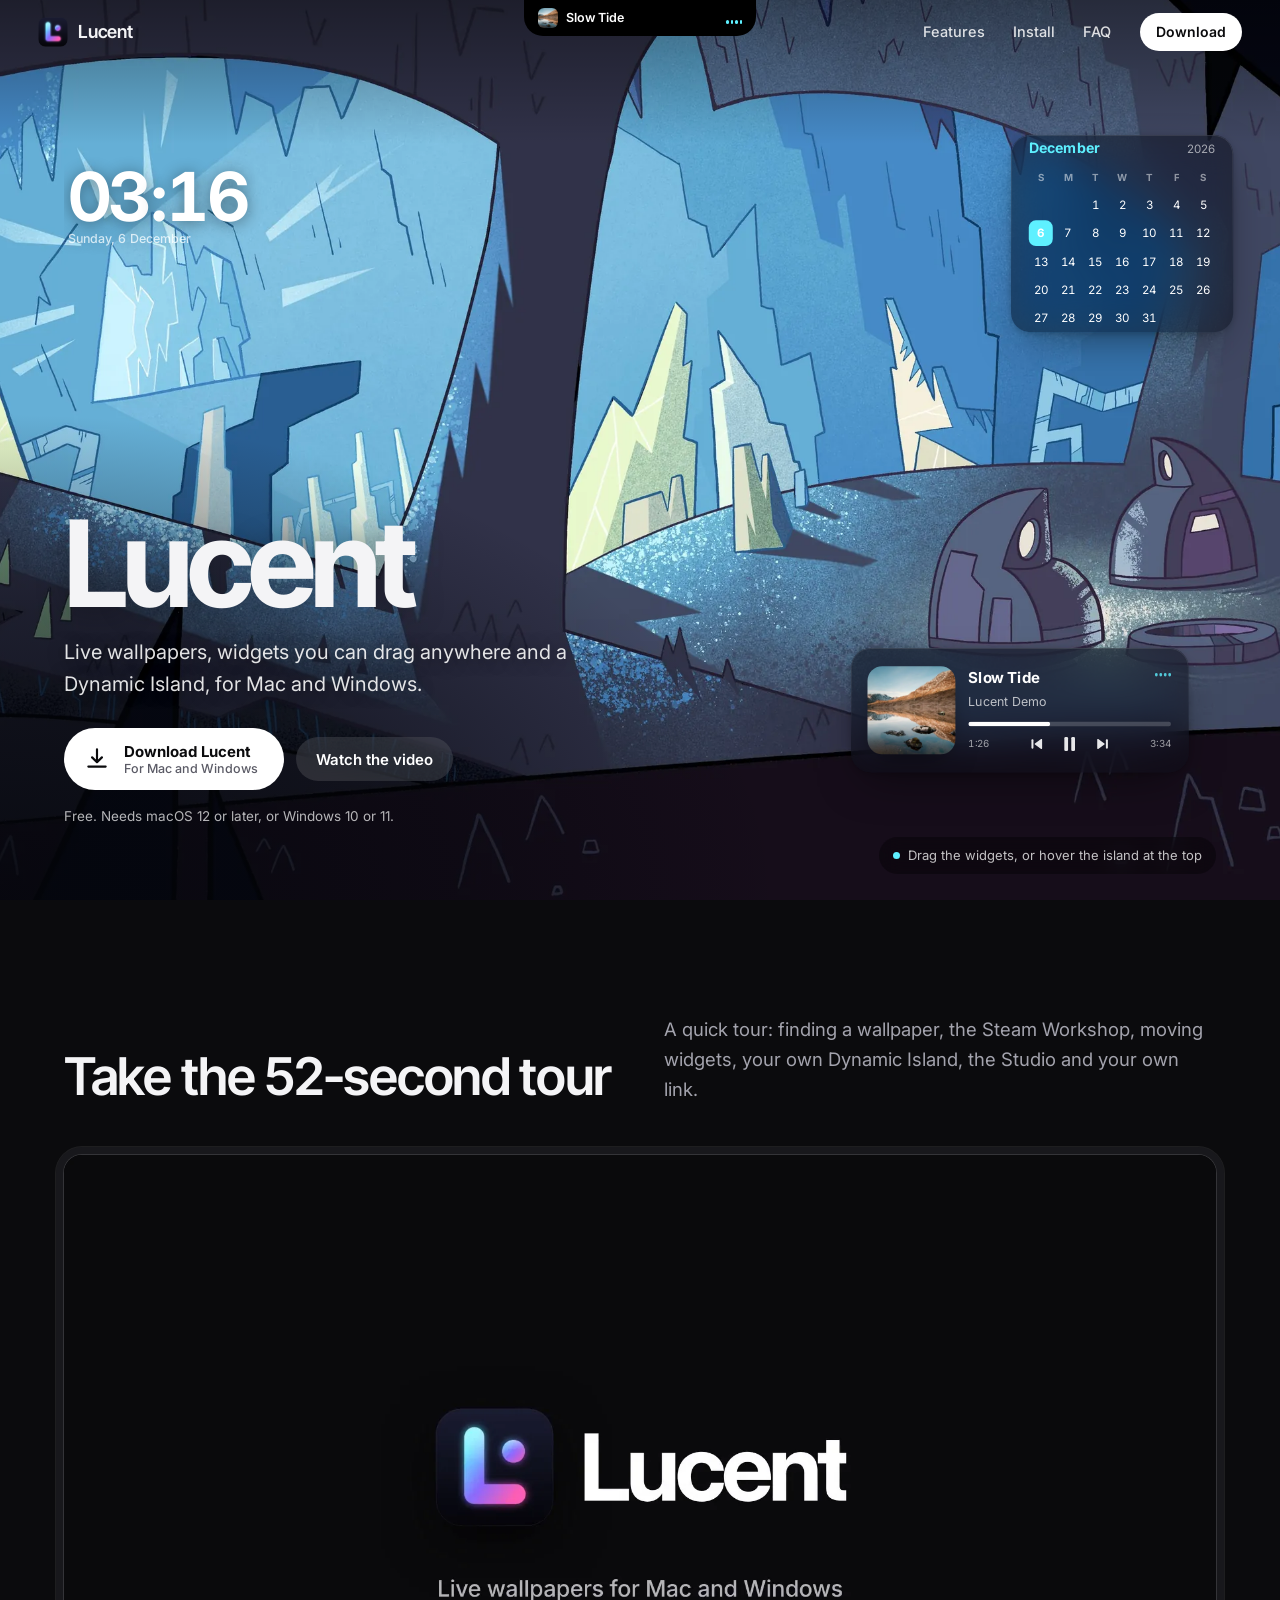
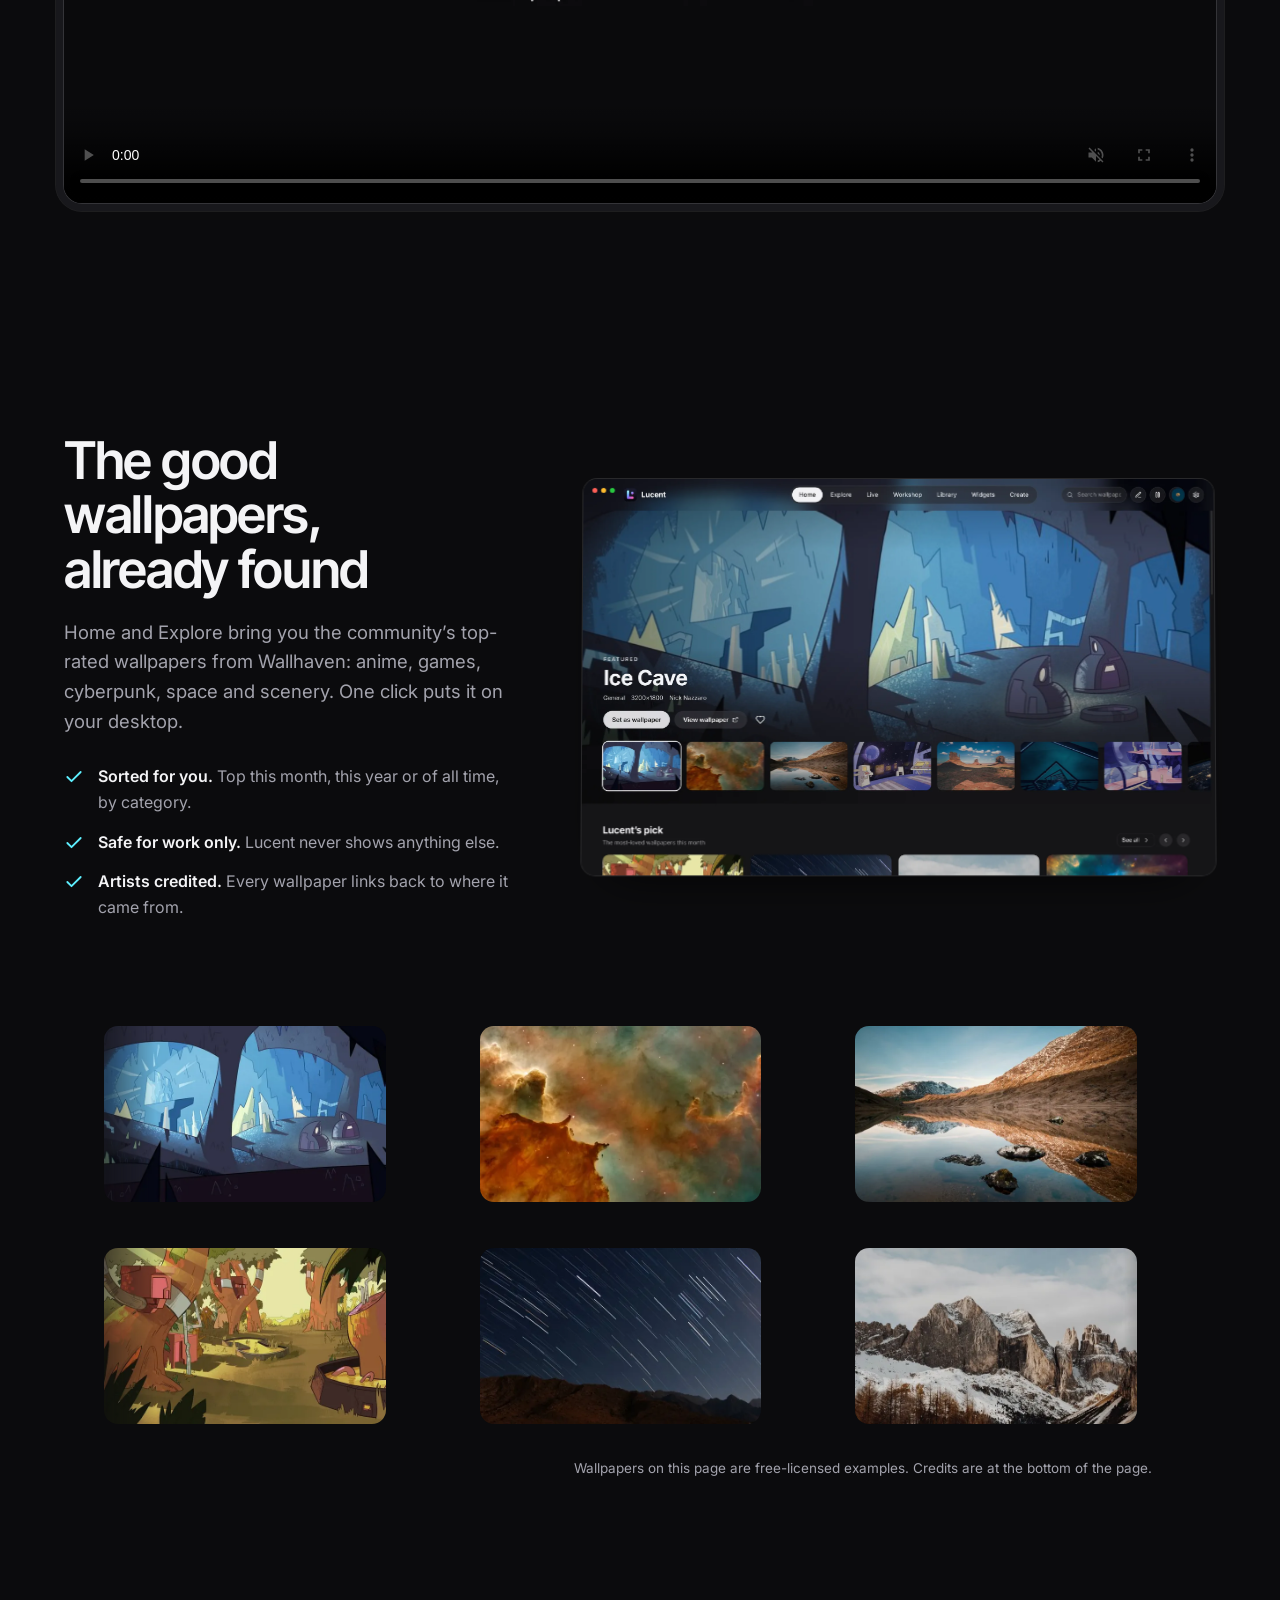
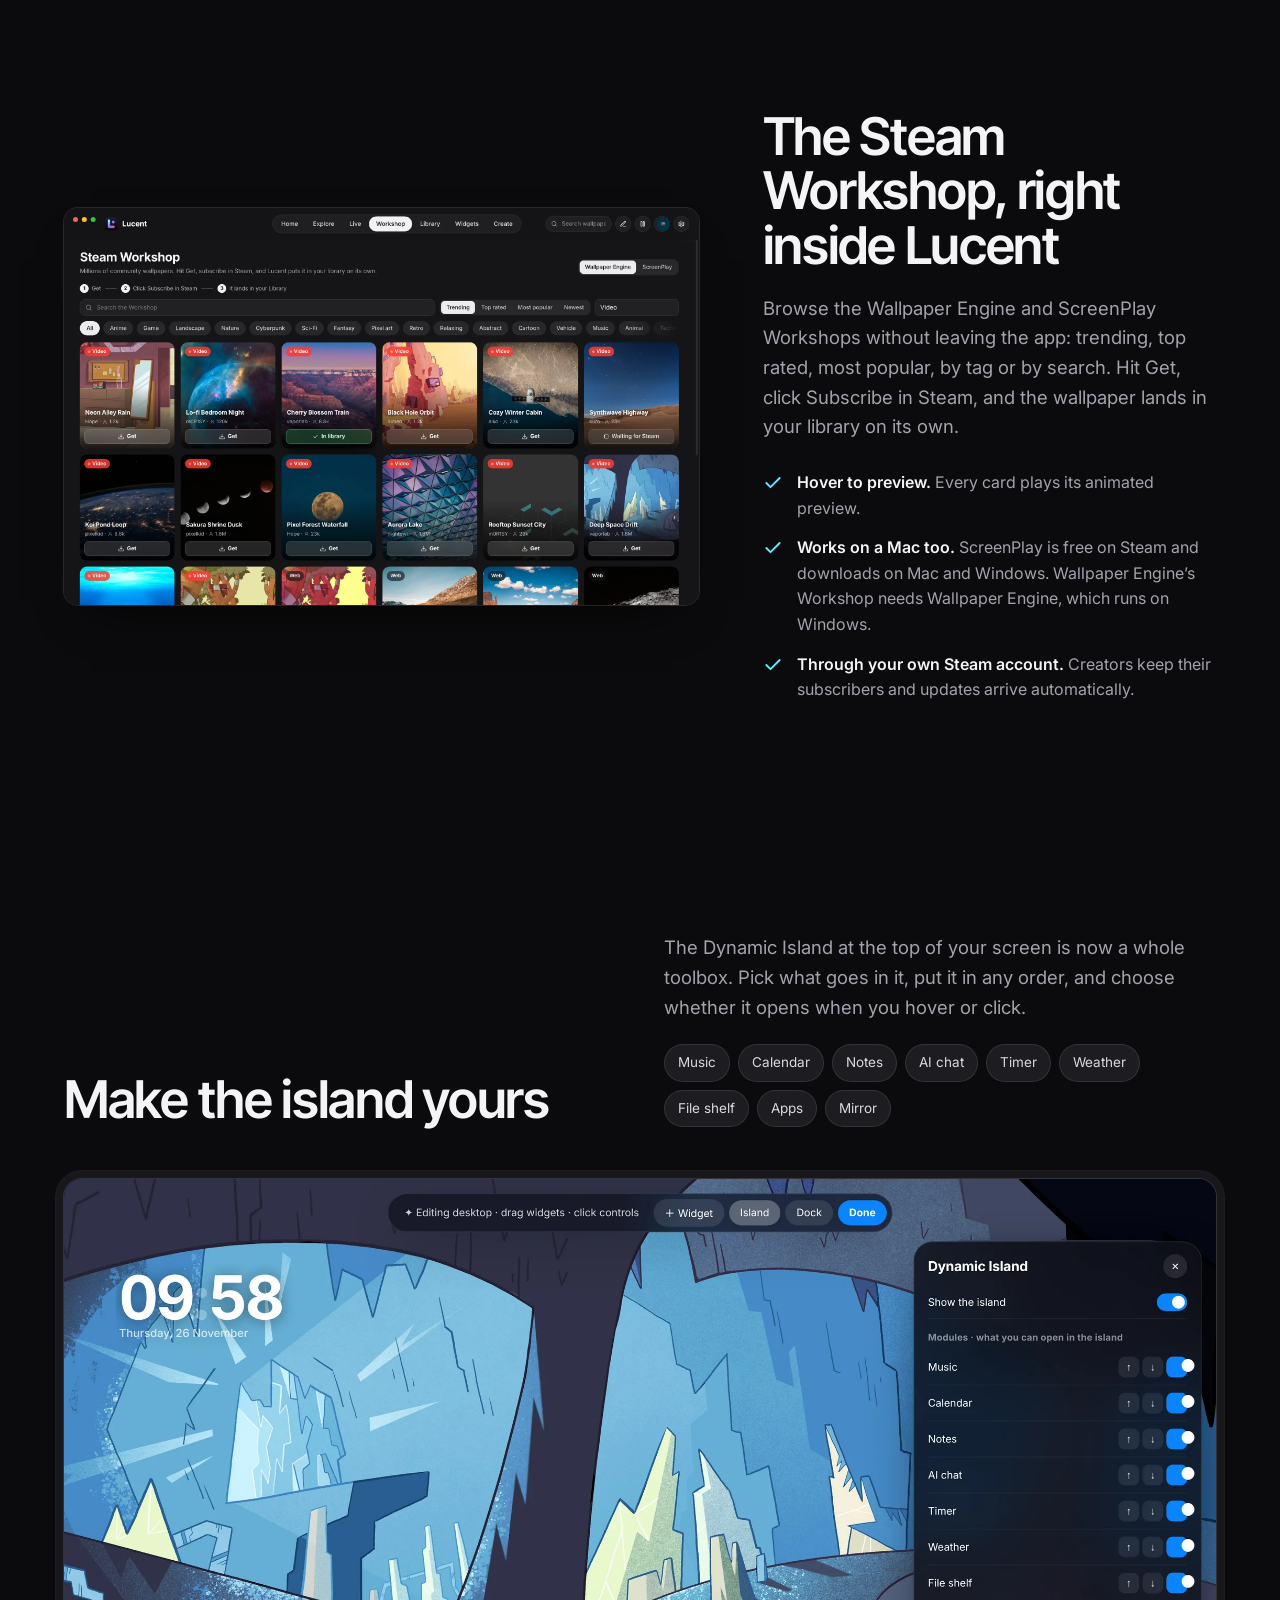
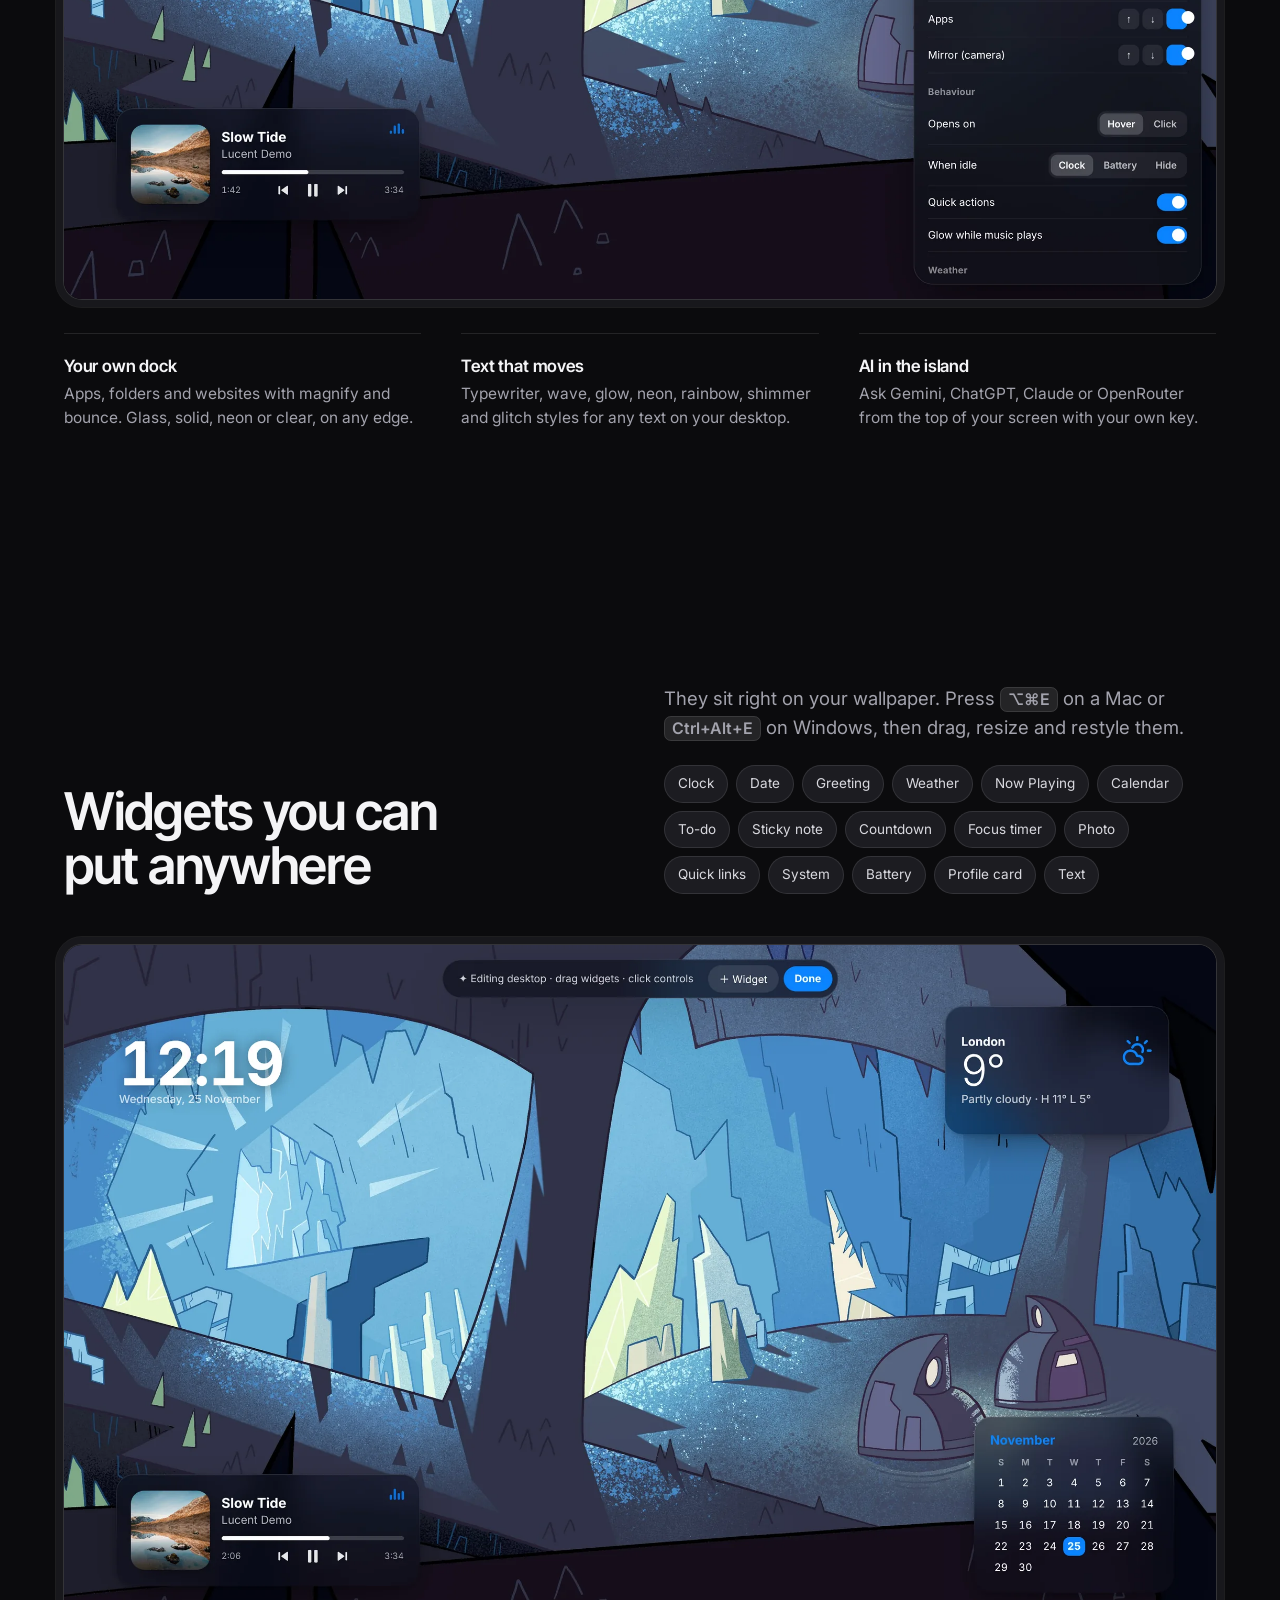
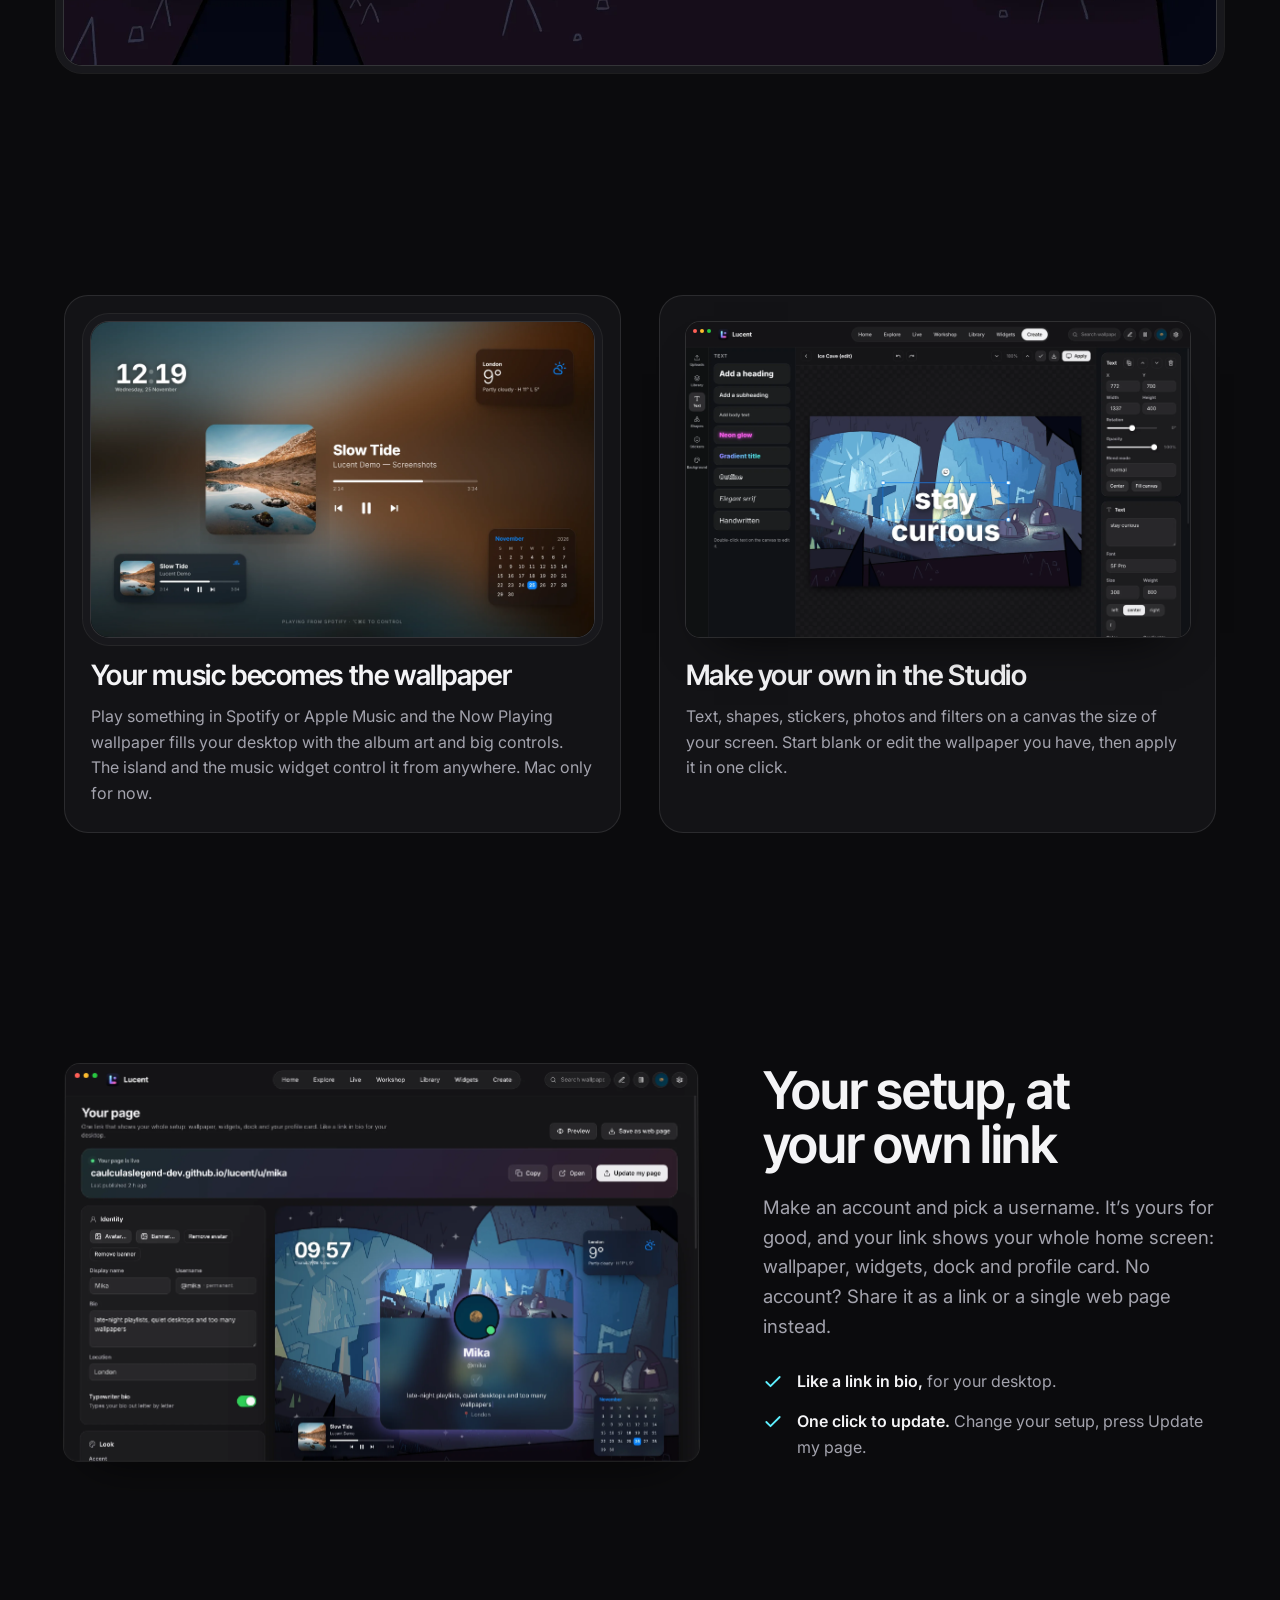
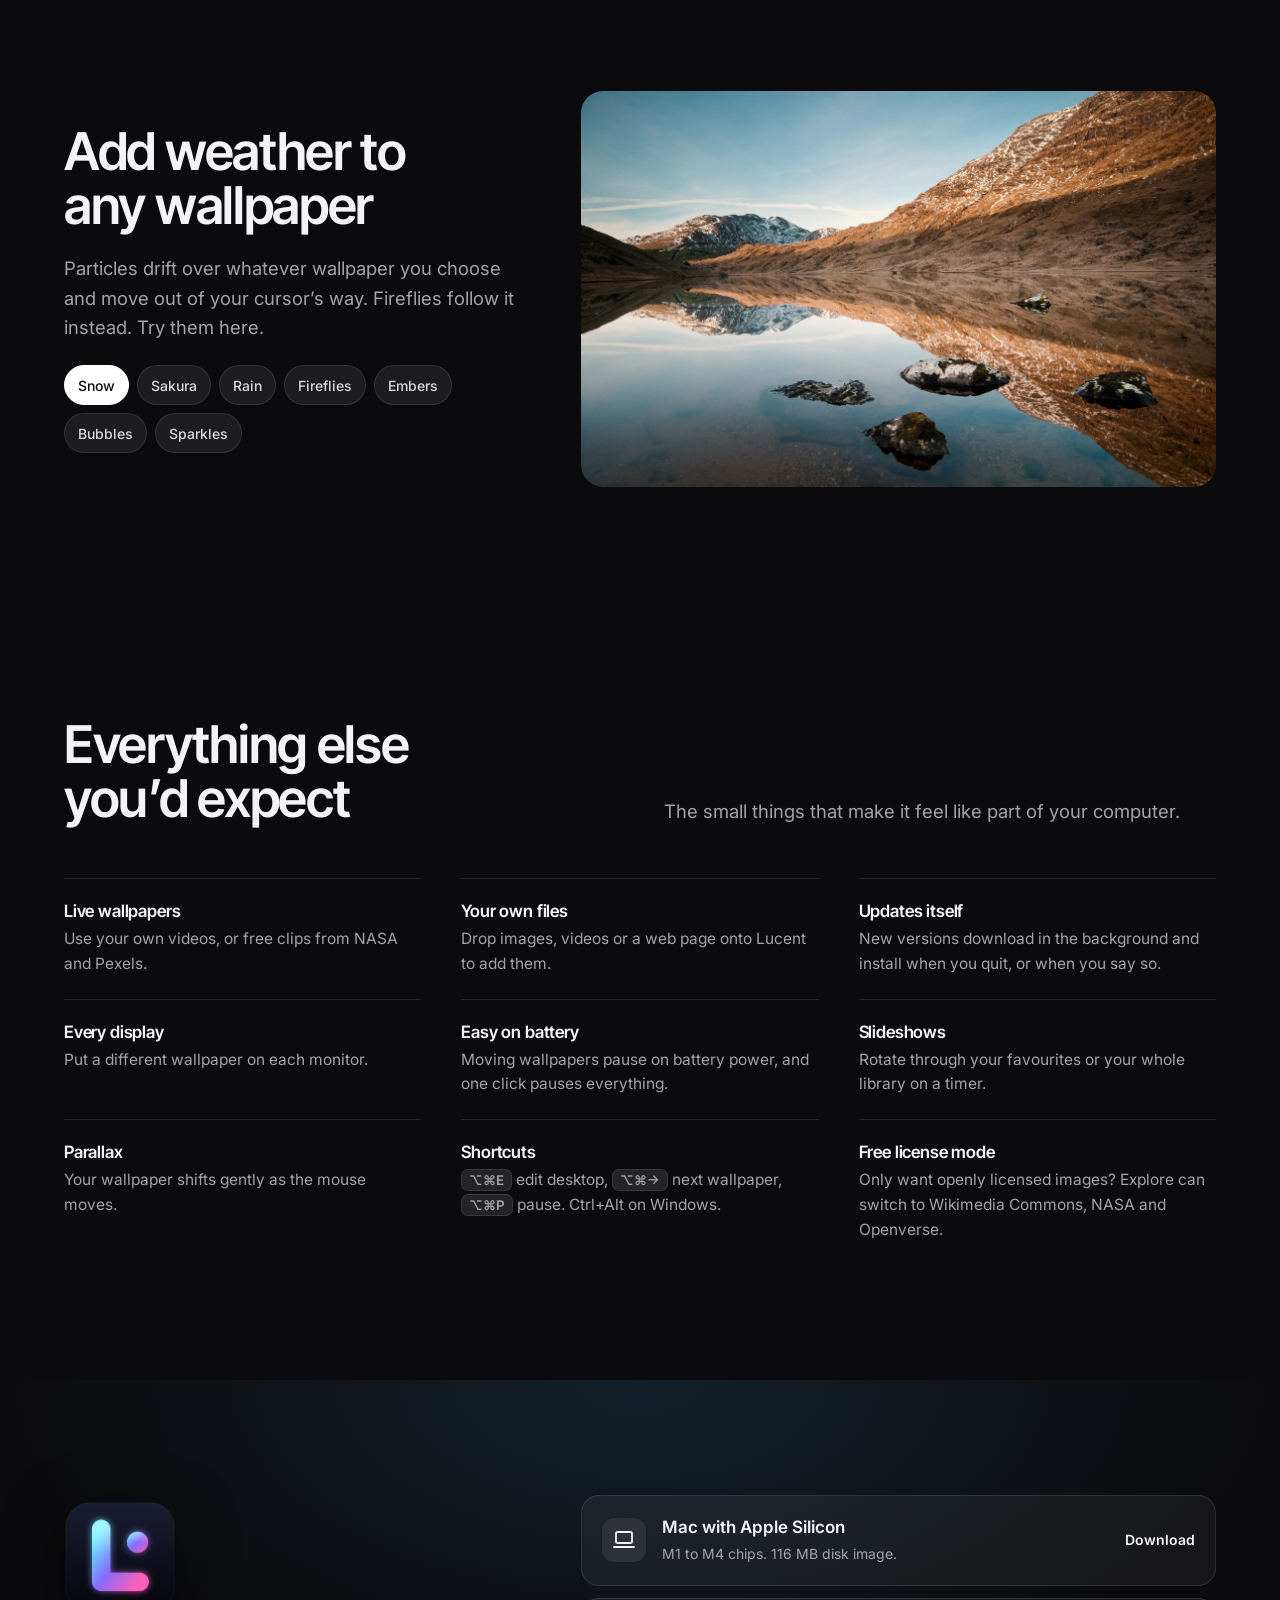
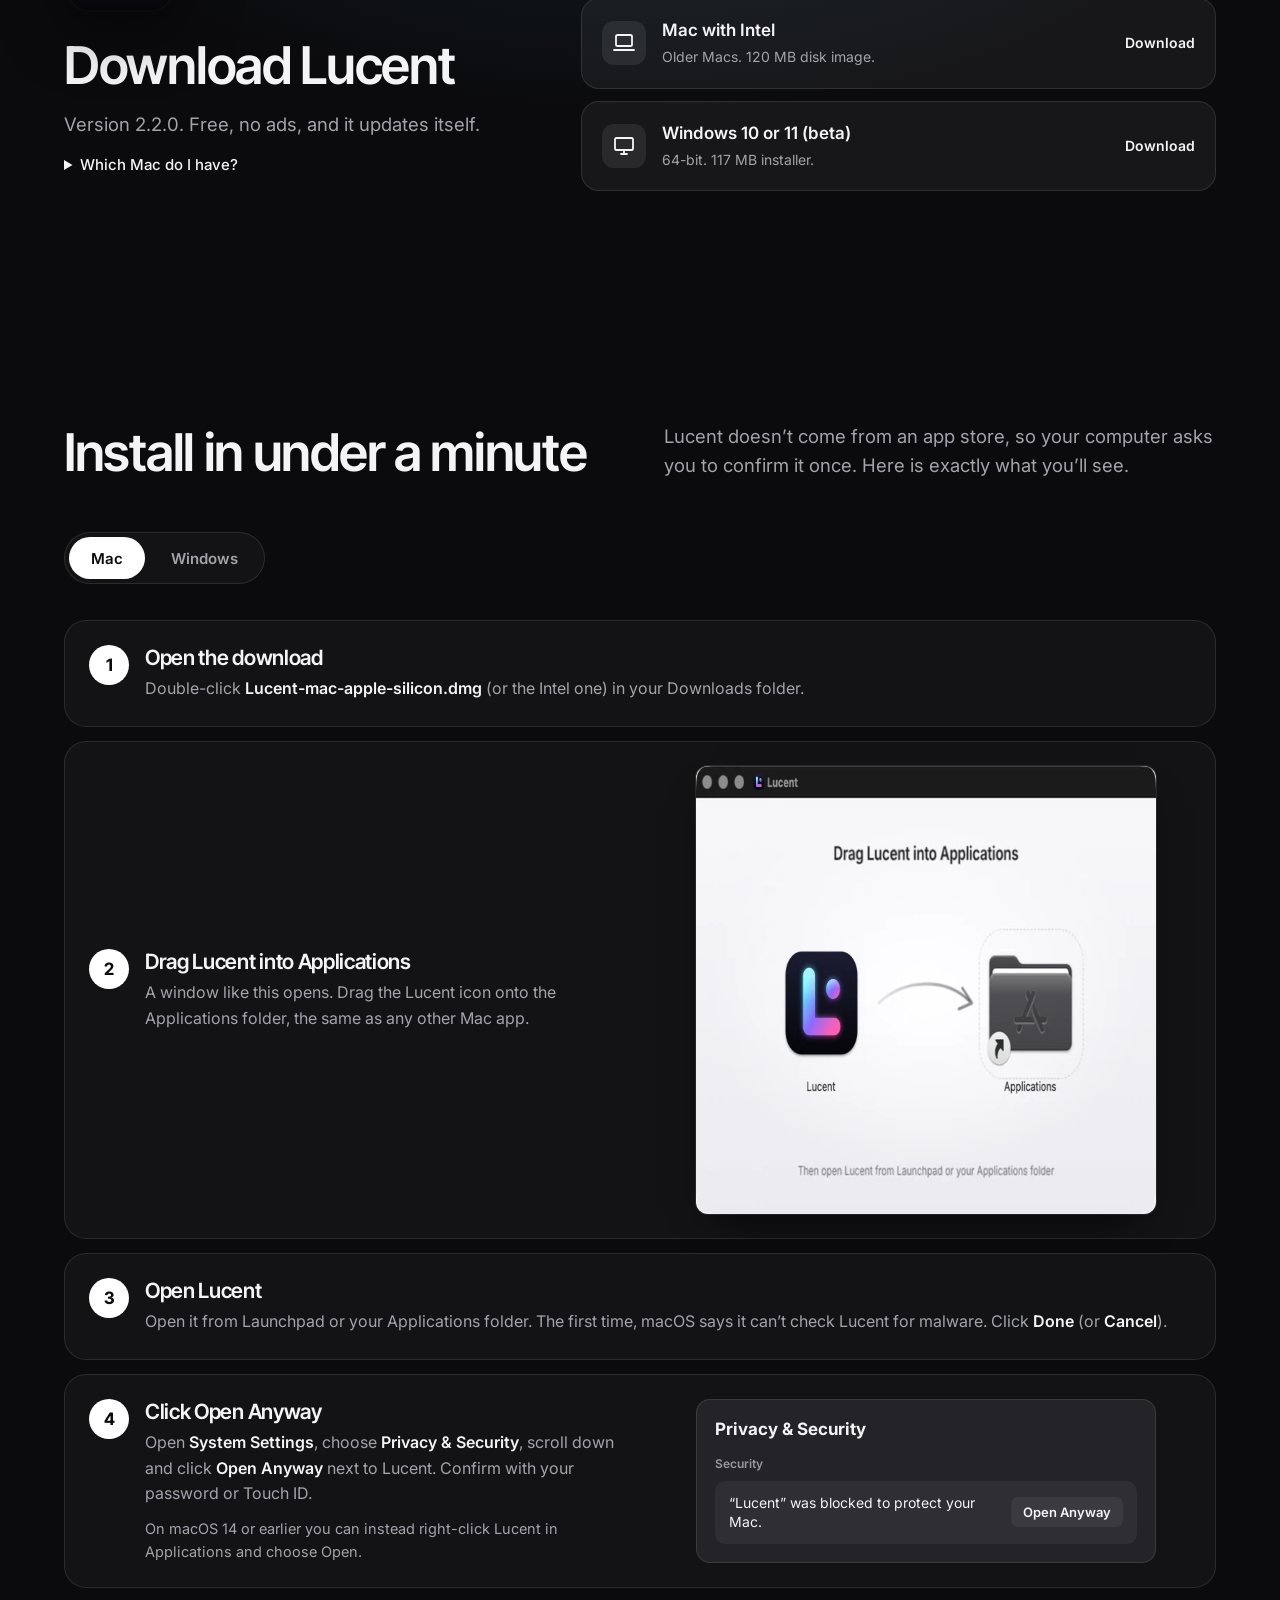
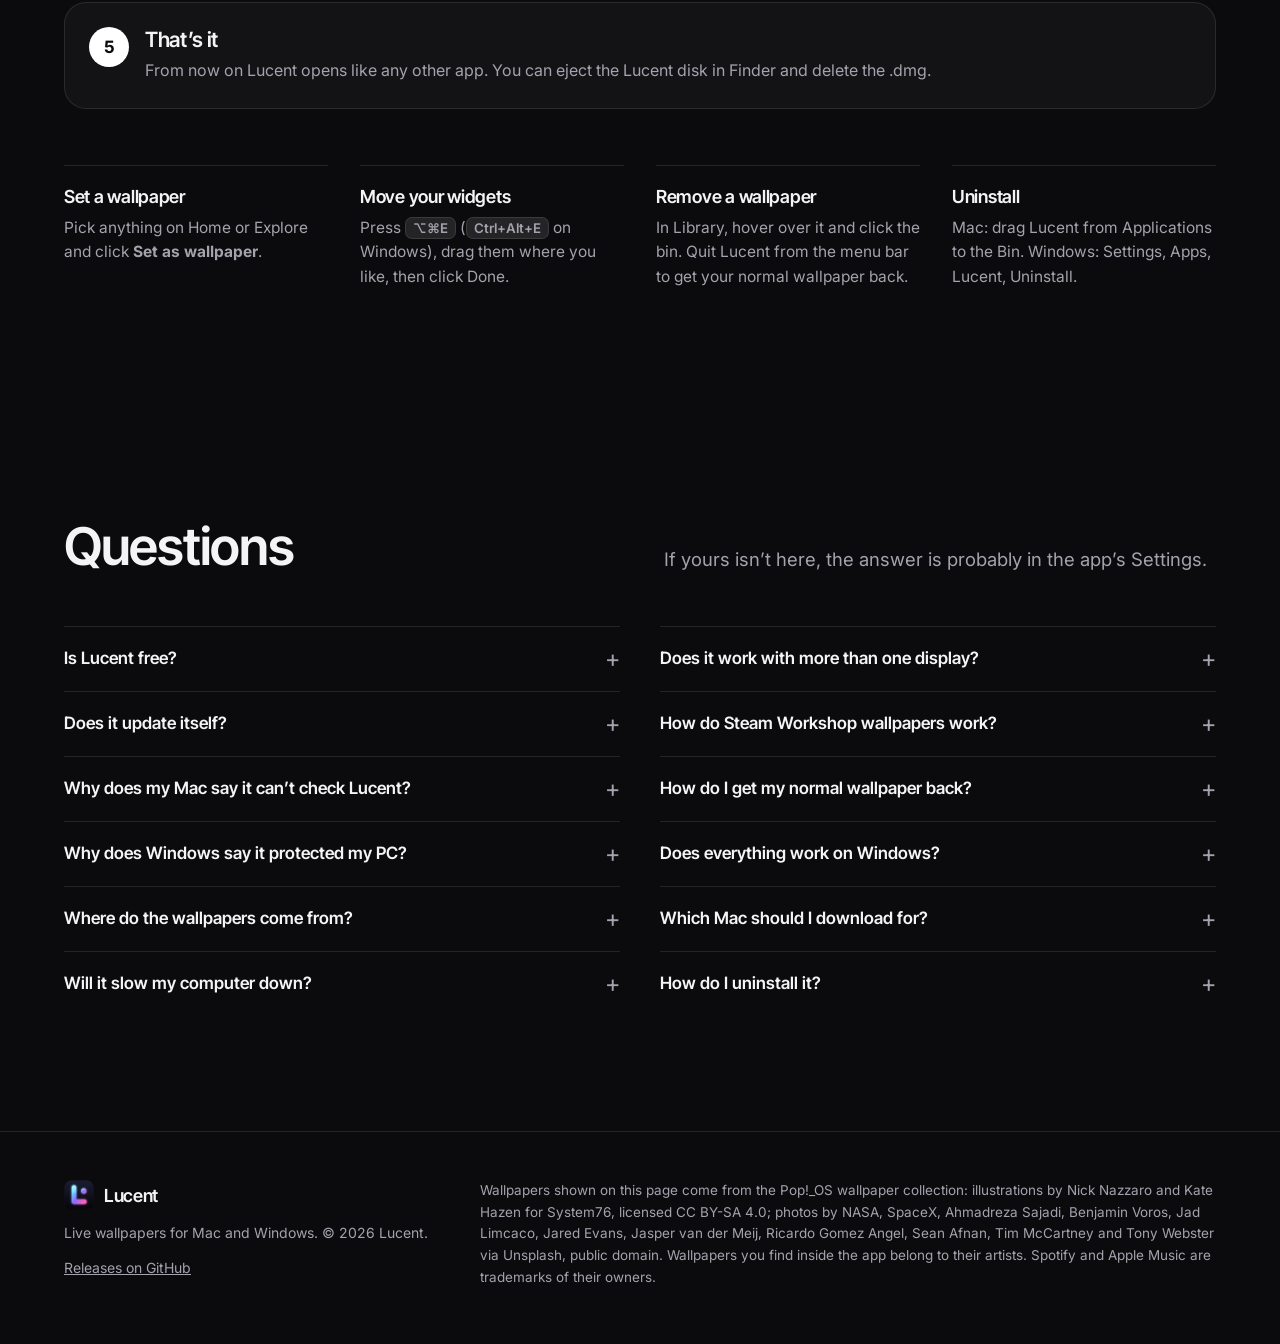
==== index.html @ 62bc118b "Lucent website: download page, promo video, profile pages, password reset, accounts config Co-Author" ====
<!DOCTYPE html>
<html lang="en">
<head>
<meta charset="utf-8">
<meta name="viewport" content="width=device-width, initial-scale=1">
<title>Lucent</title>
<meta name="description" content="Live wallpapers, widgets you can drag and a Dynamic Island for Mac and Windows. Free.">
<meta name="theme-color" content="#0b0b0d">
<link rel="icon" type="image/png" href="assets/icon-64.png">
<link rel="apple-touch-icon" href="assets/icon-256.png">
<link rel="preconnect" href="https://fonts.googleapis.com">
<link rel="preconnect" href="https://fonts.gstatic.com" crossorigin>
<link rel="stylesheet" href="https://fonts.googleapis.com/css2?family=Inter+Tight:wght@500;600;700&family=Inter:wght@400;500;600;700&display=swap">
<link rel="stylesheet" href="assets/widgets.css">
<style>
/* VOICE   a launch page for a desktop app: confident, quiet, picture-led
   IDEA    the page behaves like a Lucent desktop; the first screen is one you can touch
   PICTURE full-bleed wallpaper with real Lucent widgets you can drag and a Dynamic Island you can hover
   COLOUR  night: ground #0b0b0d, ink #f4f4f6, cyan #5ef0ff from the logo's prism as the main accent; wallpapers bring the colour
   TYPE    Inter Tight for display, Inter for text
   LAYOUT  laptop: desktop fills the first screen, title bottom-left, widgets around it; phone: wallpaper, title, download, one widget */
:root{color-scheme:dark;--bg:#0b0b0d;--bg2:#131316;--bg3:#1c1c21;--line:rgba(255,255,255,.1);--ink:#f4f4f6;--dim:#a3a3ad;--acc:#5ef0ff;--acc2:#8b6bff;--acc3:#ff5fb8;--spring:cubic-bezier(.32,1.35,.45,1)}
:root[data-theme=light],:root[data-theme=dark]{color-scheme:dark}
*{box-sizing:border-box;min-width:0}
html{scroll-behavior:smooth;scroll-padding-top:72px;background:var(--bg)}
body{margin:0;background:var(--bg);color:var(--ink);font:16px/1.6 Inter,system-ui,-apple-system,"Segoe UI",sans-serif;-webkit-font-smoothing:antialiased;overflow-x:clip}
img,video{max-width:100%;display:block}
a{color:inherit}
p{margin:0}
h1,h2,h3{margin:0;font-family:"Inter Tight",Inter,system-ui,sans-serif;line-height:1.05;letter-spacing:-.025em;text-wrap:balance}
h2{font-size:clamp(32px,4.4vw,52px);font-weight:600}
h3{font-size:21px;font-weight:600;letter-spacing:-.015em;line-height:1.2}
kbd{font:600 .86em Inter,system-ui,sans-serif;padding:2px 7px;border-radius:7px;background:rgba(255,255,255,.1);border:1px solid var(--line);white-space:nowrap}
:focus-visible{outline:2px solid var(--acc);outline-offset:3px}
.wrap{max-width:1240px;margin:0 auto}
.band{padding:clamp(72px,9vw,128px) max(5vw,16px)}
.lede{font-size:clamp(17px,1.45vw,19px);color:var(--dim);max-width:60ch}
.lede b,.steps b{color:var(--ink);font-weight:600}
.sec-head{display:grid;grid-template-columns:minmax(0,1fr) minmax(0,1fr);gap:24px 48px;align-items:end;margin-bottom:clamp(32px,4vw,56px)}
.btn{position:relative;overflow:hidden;display:inline-flex;align-items:center;gap:10px;min-height:44px;padding:0 20px;border-radius:999px;background:#fff;color:#0b0b0d;border:0;text-decoration:none;cursor:pointer;font:600 15px/1 Inter,system-ui,sans-serif;transition:transform .2s,background .2s}
.btn:hover{transform:translateY(-1px)}
.btn::after{content:"";position:absolute;inset:0;background:linear-gradient(105deg,transparent 30%,rgba(62,224,208,.35) 50%,transparent 70%);transform:translateX(-110%);transition:transform .8s}
.btn:hover::after{transform:translateX(110%)}
.btn.big{min-height:62px;padding:0 26px 0 20px;gap:14px}
.btn.big svg{width:26px;height:26px;flex:none}
.btn .t{display:grid;gap:4px;text-align:left}
.btn .t small{font:500 12.5px/1 Inter,system-ui,sans-serif;color:#5b5b66}
.btn.ghost{background:rgba(255,255,255,.12);color:#fff;-webkit-backdrop-filter:blur(14px);backdrop-filter:blur(14px)}
.btn.ghost:hover{background:rgba(255,255,255,.2)}

/* nav */
.nav{position:fixed;inset:0 0 auto;z-index:50;height:64px;display:flex;align-items:center;gap:16px;padding:0 max(3vw,16px);border-bottom:1px solid transparent;transition:background .3s,border-color .3s}
.nav.solid{background:rgba(11,11,13,.74);-webkit-backdrop-filter:blur(18px) saturate(1.4);backdrop-filter:blur(18px) saturate(1.4);border-color:var(--line)}
.brand{display:flex;align-items:center;gap:10px;text-decoration:none;font:600 18px "Inter Tight",Inter,sans-serif;letter-spacing:-.02em}
.brand img{width:30px;height:30px;border-radius:8px}
.links{margin-left:auto;display:flex;gap:2px}
.links a{padding:9px 13px;border-radius:999px;text-decoration:none;color:rgba(255,255,255,.84);font-size:14.5px;font-weight:500;transition:background .2s}
.links a:hover{background:rgba(255,255,255,.1);color:#fff}
.nav .btn{min-height:38px;padding:0 16px;font-size:14px}

/* hero: a live Lucent desktop */
.hero{position:relative;height:100svh;min-height:680px;max-height:1080px;overflow:hidden;isolation:isolate;background:#0e1424}
.wall{position:absolute;inset:-3%;background:center/cover no-repeat;transition:opacity 1.1s ease}
.wall.off{opacity:0}
.shade{position:absolute;inset:0;z-index:1;pointer-events:none;background:radial-gradient(85% 75% at 0% 100%,rgba(4,6,12,.82),rgba(4,6,12,.45) 42%,transparent 72%),linear-gradient(rgba(0,0,0,.4),transparent 16%)}
#wl{position:absolute;inset:0;z-index:2}
.hero.editing .lw{outline:1.5px dashed rgba(255,255,255,.55);outline-offset:4px}
.hero-copy{position:absolute;z-index:3;left:max(5vw,16px);bottom:clamp(36px,8vh,96px);width:min(560px,calc(100% - 32px))}
.hero-copy h1{font-size:clamp(68px,9.4vw,132px);font-weight:700;letter-spacing:-.05em;line-height:.92;text-shadow:0 2px 30px rgba(0,0,0,.35)}
.hero-copy .lede{color:rgba(255,255,255,.88);margin:18px 0 28px;font-size:clamp(17px,1.6vw,20px);text-shadow:0 1px 16px rgba(0,0,0,.5)}
.ctas{display:flex;flex-wrap:wrap;gap:12px;align-items:center}
.fine{margin-top:16px;font-size:13.5px;color:rgba(255,255,255,.7)}
.hint{position:absolute;z-index:3;right:max(5vw,16px);bottom:26px;margin:0;font-size:13px;color:rgba(255,255,255,.75);display:flex;gap:8px;align-items:center;padding:8px 14px;border-radius:999px;background:rgba(0,0,0,.35);-webkit-backdrop-filter:blur(10px);backdrop-filter:blur(10px)}
.hint i{width:7px;height:7px;border-radius:50%;background:var(--acc);box-shadow:0 0 0 0 rgba(94,240,255,.6);animation:ping 2s infinite}
@keyframes ping{70%{box-shadow:0 0 0 9px rgba(62,224,208,0)}100%{box-shadow:0 0 0 0 rgba(62,224,208,0)}}
.edbar{position:absolute;z-index:4;top:78px;left:50%;translate:-50% 0;display:none;align-items:center;gap:8px;padding:6px 6px 6px 16px;border-radius:999px;background:rgba(10,10,14,.8);border:1px solid var(--line);font-size:13.5px;-webkit-backdrop-filter:blur(16px);backdrop-filter:blur(16px);white-space:nowrap}
.hero.editing .edbar{display:flex}
.edbar button{min-height:34px;padding:0 14px;border-radius:999px;border:0;font:600 13px Inter,sans-serif;cursor:pointer;background:rgba(255,255,255,.1);color:#fff}
.edbar .done{background:#0a84ff}

/* Dynamic Island, same proportions as the app */
.island{position:absolute;z-index:60;top:0;left:50%;translate:-50% 0;width:232px;height:36px;border-radius:0 0 19px 19px;background:#000;color:#fff;overflow:hidden;cursor:pointer;font-family:-apple-system,"SF Pro Display",Inter,system-ui,sans-serif;transition:width .55s var(--spring),height .55s var(--spring),border-radius .55s var(--spring),box-shadow .4s}
.island.open{width:min(484px,calc(100vw - 24px));height:190px;border-radius:0 0 34px 34px;box-shadow:0 24px 60px -16px rgba(0,0,0,.75);cursor:default}
.row-c{position:absolute;inset:0 14px;display:flex;align-items:center;justify-content:space-between;font-size:12.5px;font-weight:600;transition:opacity .25s}
.island.open .row-c{opacity:0}
.row-c .l{display:flex;align-items:center;gap:8px}
.tiny{width:20px;height:20px;border-radius:6px;background:#222 center/cover}
.eq{display:flex;gap:2px;align-items:flex-end;height:12px}
.eq i{width:2.5px;height:30%;border-radius:2px;background:var(--acc)}
.island.playing .eq i{animation:eq 1s ease-in-out infinite}
.eq i:nth-child(2){animation-delay:-.35s!important}.eq i:nth-child(3){animation-delay:-.7s!important}.eq i:nth-child(4){animation-delay:-.2s!important}
@keyframes eq{0%,100%{height:25%}50%{height:100%}}
.full{position:absolute;inset:0;padding:42px 22px 16px;opacity:0;transform:scale(.92);filter:blur(6px);pointer-events:none;transition:opacity .3s,transform .5s var(--spring),filter .3s}
.island.open .full{opacity:1;transform:none;filter:none;pointer-events:auto;transition-delay:.08s}
.np{display:flex;gap:14px;align-items:center}
.art{width:66px;height:66px;flex:none;border-radius:16px;background:#1c1c22 center/cover;box-shadow:0 8px 22px -8px rgba(0,0,0,.9);transition:transform .6s var(--spring)}
.island.playing .art{transform:scale(1.04)}
.meta{flex:1}
.meta .t{font-weight:700;font-size:15px;white-space:nowrap;overflow:hidden;text-overflow:ellipsis}
.meta .a{font-size:12.5px;opacity:.6;margin-top:2px}
.bar{height:4px;margin-top:10px;border-radius:2px;background:rgba(255,255,255,.18);overflow:hidden}
.bar i{display:block;height:100%;width:0;background:linear-gradient(90deg,var(--acc),var(--acc2),var(--acc3));transition:width 1s linear}
.ctl{display:flex;gap:14px;align-items:center}
.island button{background:none;border:0;color:#fff;padding:0;cursor:pointer;font:inherit;transition:transform .15s}
.island button:hover{transform:scale(1.12)}
.island button svg{width:1em;height:1em;display:block}
.ctl button{font-size:18px}.ctl .pp{font-size:26px}
.acts{display:flex;gap:8px;margin-top:14px}
.acts button{flex:1;padding:9px 0;border-radius:12px;background:rgba(255,255,255,.08);font-size:11.5px;font-weight:600;display:flex;align-items:center;justify-content:center;gap:6px}
.acts button:hover{background:rgba(255,255,255,.16);transform:translateY(-1px)}
.acts svg{font-size:14px}

/* screenshots in window and display frames */
.win{position:relative;margin:0;border-radius:14px;overflow:hidden;background:#111;container-type:inline-size;box-shadow:0 0 0 1px rgba(255,255,255,.12),0 24px 48px -28px rgba(0,0,0,.9)}
.win img{width:100%;height:auto}
.win.mac::before{content:"";position:absolute;z-index:1;left:1.39cqw;top:1.39cqw;width:.86cqw;height:.86cqw;border-radius:50%;background:#ff5f57;box-shadow:1.39cqw 0 0 #febc2e,2.78cqw 0 0 #28c840}
.win.pc .caps{position:absolute;z-index:1;top:0;right:0;width:9.6cqw;height:5cqw;color:#f5f5f7}
.screen{margin:0;border-radius:18px;overflow:hidden;background:#000;box-shadow:0 0 0 1px rgba(255,255,255,.12),0 0 0 8px #18181c,0 0 0 9px rgba(255,255,255,.08)}
.screen img,.screen video{width:100%;height:auto}
.tilt{transform-origin:50% 0;will-change:transform}
.rv{opacity:0;translate:0 34px;filter:blur(6px);transition:opacity .9s ease,translate 1s var(--spring),filter .9s ease;transition-delay:var(--d,0s)}
.rv.in{opacity:1;translate:0 0;filter:none}
.more.three{grid-template-columns:repeat(3,1fr);margin-top:34px}
@media (max-width:820px){.more.three{grid-template-columns:1fr}}
@media (prefers-reduced-motion:reduce){.rv{opacity:1;translate:none;filter:none;transition:none}}

/* video */
#video .screen{aspect-ratio:16/9}
#video video{width:100%;height:100%;object-fit:cover;background:#000}

/* discover */
.split{display:grid;grid-template-columns:minmax(0,5fr) minmax(0,7fr);gap:clamp(32px,5vw,72px);align-items:center}
.split.rev{grid-template-columns:minmax(0,7fr) minmax(0,5fr)}
.copy h2{margin-bottom:20px}
.points{list-style:none;padding:0;margin:28px 0 0;display:grid;gap:14px}
.points li{display:grid;grid-template-columns:22px minmax(0,1fr);gap:12px;color:var(--dim)}
.points li b{color:var(--ink);font-weight:600}
.points svg{width:20px;height:20px;margin-top:3px;color:var(--acc)}
.marquee{margin-top:clamp(56px,7vw,96px);display:grid;gap:14px;overflow:hidden;-webkit-mask:linear-gradient(90deg,transparent,#000 8%,#000 92%,transparent);mask:linear-gradient(90deg,transparent,#000 8%,#000 92%,transparent)}
.mrow{display:flex;gap:14px;width:max-content;animation:slide 70s linear infinite}
.mrow.rev{animation-direction:reverse;animation-duration:80s}
.marquee:hover .mrow{animation-play-state:paused}
@keyframes slide{to{transform:translateX(calc(-50% - 7px))}}
.mt{position:relative;width:clamp(200px,22vw,300px);aspect-ratio:16/10;border-radius:14px;overflow:hidden;background:var(--bg3);flex:none;transition:transform .35s var(--spring)}
.mt img{width:100%;height:100%;object-fit:cover}
.mt figcaption{position:absolute;inset:auto 0 0;padding:28px 12px 10px;font-size:13px;line-height:1.3;background:linear-gradient(transparent,rgba(0,0,0,.75));opacity:0;transition:opacity .25s}
.mt figcaption span{display:block;color:rgba(255,255,255,.7);font-size:12px}
.mt:hover{transform:translateY(-4px) scale(1.03)}
.mt:hover figcaption{opacity:1}
.small{font-size:13.5px;color:var(--dim);margin-top:18px;padding:0 max(5vw,16px);text-align:right}

/* widgets section */
.chips{display:flex;flex-wrap:wrap;gap:8px;list-style:none;padding:0;margin:22px 0 0}
.chips li,.chips button{padding:7px 13px;border-radius:999px;background:var(--bg3);border:1px solid var(--line);font-size:13.5px;color:#d9d9df}
.chips button{min-height:40px;cursor:pointer;font:500 14px Inter,sans-serif;transition:background .2s,color .2s}
.chips button[aria-pressed=true]{background:#fff;color:#0b0b0d;border-color:#fff}

/* music + studio */
.duo{display:grid;grid-template-columns:minmax(0,1fr) minmax(0,1fr);gap:clamp(24px,3vw,40px)}
.duo article{display:grid;gap:22px;align-content:start;padding:clamp(18px,2vw,26px);border-radius:24px;background:var(--bg2);border:1px solid var(--line)}
.duo article p{color:var(--dim)}
.duo h3{font-size:clamp(22px,2.2vw,28px);margin-bottom:-10px}

/* effects demo */
.fxbox{position:relative;aspect-ratio:16/10;border-radius:22px;overflow:hidden;background:#111}
.fxbox img{width:100%;height:100%;object-fit:cover}
.fxbox canvas{position:absolute;inset:0;width:100%;height:100%}

/* everything else */
.more{display:grid;grid-template-columns:repeat(3,minmax(0,1fr));gap:0 40px;margin:0}
.more div{padding:22px 0;border-top:1px solid var(--line)}
.more dt{font:600 17px "Inter Tight",Inter,sans-serif;letter-spacing:-.01em;margin-bottom:6px}
.more dd{margin:0;color:var(--dim);font-size:15.5px}

/* download */
.dlband{position:relative;overflow:hidden;background:radial-gradient(70% 90% at 50% 0%,#14202a,var(--bg) 70%)}
.dlband canvas{position:absolute;inset:0;width:100%;height:100%;pointer-events:none}
.dl{position:relative;display:grid;grid-template-columns:minmax(0,5fr) minmax(0,7fr);gap:clamp(32px,5vw,72px);align-items:center}
.bigicon{width:112px;height:112px;margin-bottom:26px;filter:drop-shadow(0 18px 30px rgba(0,0,0,.5))}
.dl .lede{margin-top:16px}
.opts{display:grid;gap:12px}
.opt{display:grid;grid-template-columns:44px minmax(0,1fr) auto;gap:16px;align-items:center;padding:18px 20px;border-radius:18px;background:rgba(255,255,255,.05);border:1px solid var(--line);text-decoration:none;transition:background .2s,border-color .2s,transform .2s}
.opt:hover{background:rgba(255,255,255,.09);transform:translateY(-1px)}
.opt.rec{border-color:rgba(62,224,208,.55);background:rgba(62,224,208,.07)}
.opt .ic{width:44px;height:44px;border-radius:12px;display:grid;place-items:center;background:rgba(255,255,255,.08)}
.opt .ic svg{width:24px;height:24px}
.opt b{display:block;font-size:17px;font-weight:600}
.opt small{color:var(--dim);font-size:14px}
.opt .go{display:flex;align-items:center;gap:8px;font-weight:600;font-size:14px;white-space:nowrap}
.opt .tag{display:none;font-size:12px;font-weight:600;color:var(--acc);margin-left:8px}
.opt.rec .tag{display:inline}
.which{margin-top:6px;color:var(--dim);font-size:15px}
.which summary{cursor:pointer;color:var(--ink);font-weight:500;padding:8px 0}
.note{margin-top:14px;padding:12px 16px;border-radius:14px;background:rgba(255,196,0,.08);border:1px solid rgba(255,196,0,.3);color:#f3dfa6;font-size:14.5px}

/* install guide */
.tabs{display:inline-flex;gap:4px;padding:4px;border-radius:999px;background:var(--bg2);border:1px solid var(--line);margin-bottom:36px}
.tabs button{min-height:42px;padding:0 22px;border-radius:999px;border:0;background:none;color:var(--dim);font:600 15px Inter,sans-serif;cursor:pointer}
.tabs button[aria-selected=true]{background:#fff;color:#0b0b0d}
.steps{list-style:none;counter-reset:s;padding:0;margin:0;display:grid;gap:14px}
.steps>li{counter-increment:s;display:grid;grid-template-columns:minmax(0,1fr) minmax(0,1fr);gap:20px 40px;align-items:center;padding:24px;border-radius:22px;background:var(--bg2);border:1px solid var(--line)}
.steps>li.solo{grid-template-columns:minmax(0,1fr)}
.st{display:grid;grid-template-columns:40px minmax(0,1fr);gap:16px;align-content:start}
.st::before{content:counter(s);width:40px;height:40px;border-radius:50%;display:grid;place-items:center;background:#fff;color:#0b0b0d;font:700 17px "Inter Tight",Inter,sans-serif}
.st p{color:var(--dim);margin-top:6px}
.st .tip{font-size:14.5px;margin-top:10px}
.stfig{margin:0;justify-self:center;max-width:460px;width:100%}
.stfig img{border-radius:12px;box-shadow:0 0 0 1px var(--line),0 18px 40px -20px #000}
.mock{border-radius:14px;padding:18px;font-family:-apple-system,"SF Pro Text",Inter,system-ui,sans-serif;font-size:14px;line-height:1.4}
.mock.mac{background:#242428;border:1px solid rgba(255,255,255,.1)}
.mock.mac .h{font-weight:700;font-size:17px;margin-bottom:14px}
.mock.mac .s{color:#98989f;font-size:12px;font-weight:600;margin-bottom:8px}
.mock.mac .row{display:flex;align-items:center;justify-content:space-between;gap:12px;padding:12px 14px;border-radius:10px;background:#2e2e33}
.pulse{position:relative;flex:none;padding:6px 12px;border-radius:7px;background:#3a3a40;font-weight:600;font-size:13px;box-shadow:0 0 0 0 rgba(62,224,208,.7);animation:ring 1.8s infinite}
@keyframes ring{0%{box-shadow:0 0 0 0 rgba(62,224,208,.7)}70%{box-shadow:0 0 0 10px rgba(62,224,208,0)}100%{box-shadow:0 0 0 0 rgba(62,224,208,0)}}
.mock.win{background:#0f5fa8;color:#fff;font-family:"Segoe UI",Inter,system-ui,sans-serif;padding:22px 22px 0;border-radius:6px}
.mock.win .h{font-size:22px;font-weight:300;margin-bottom:12px}
.mock.win u{display:inline-block;margin-top:12px;text-underline-offset:3px}
.mock.win .f{display:flex;justify-content:flex-end;gap:8px;margin:18px -22px 0;padding:14px 22px;background:#0b4f8e}
.mock.win .f span{padding:6px 16px;border:1px solid rgba(255,255,255,.6);font-size:13px}
.mock.win .f .pulse{background:transparent;border-radius:0}
.first{display:grid;grid-template-columns:repeat(4,minmax(0,1fr));gap:0 32px;margin-top:56px}
.first div{padding-top:20px;border-top:1px solid var(--line)}
.first h3{font-size:18px;margin-bottom:8px}
.first p{color:var(--dim);font-size:15.5px}

/* faq */
.faq{display:grid;grid-template-columns:minmax(0,1fr) minmax(0,1fr);gap:0 40px}
.faq details{border-top:1px solid var(--line)}
.faq summary{list-style:none;cursor:pointer;display:flex;justify-content:space-between;gap:16px;padding:20px 0;font:600 17px/1.35 "Inter Tight",Inter,sans-serif}
.faq summary::-webkit-details-marker{display:none}
.faq summary::after{content:"+";font:400 24px/1 Inter,sans-serif;color:var(--dim);transition:transform .25s}
.faq details[open] summary::after{transform:rotate(45deg)}
.faq details p{color:var(--dim);padding:0 0 22px;max-width:62ch}

/* footer */
.foot{padding:48px max(5vw,16px) 56px;border-top:1px solid var(--line)}
.foot .wrap{display:grid;grid-template-columns:minmax(0,1fr) minmax(0,2fr);gap:24px 48px}
.foot p{color:var(--dim);font-size:14px;margin-top:12px}
.foot .credits{margin:0;font-size:13.5px;line-height:1.6}
.foot .credits a{color:var(--ink)}

.toast{position:fixed;z-index:80;left:50%;bottom:24px;translate:-50% 0;max-width:calc(100vw - 32px);padding:14px 18px;border-radius:16px;background:#1d1d22;border:1px solid var(--line);box-shadow:0 18px 40px -16px #000;font-size:14.5px;opacity:0;transform:translateY(12px);transition:opacity .3s,transform .3s;pointer-events:none}
.toast.on{opacity:1;transform:none}

@media (max-width:1000px){
  .sec-head,.split,.split.rev,.dl{grid-template-columns:minmax(0,1fr)}
  .split.rev .copy{order:-1}
  .more{grid-template-columns:repeat(2,minmax(0,1fr))}
  .first{grid-template-columns:repeat(2,minmax(0,1fr))}
  .steps>li{grid-template-columns:minmax(0,1fr)}
}
@media (max-width:760px){
  .links{display:none}
  .nav .btn{margin-left:auto}
  .island,.hint{display:none}
  .duo,.faq{grid-template-columns:minmax(0,1fr)}
  .more,.first{grid-template-columns:minmax(0,1fr)}
  .hero{min-height:620px}
  .steps>li{padding:18px}
  .opt{grid-template-columns:40px minmax(0,1fr);padding:16px}
  .opt .go{display:none}
  .small{text-align:left}
  .shade{background:linear-gradient(to top,rgba(4,6,12,.92),rgba(4,6,12,.62) 42%,rgba(4,6,12,.1) 72%),linear-gradient(rgba(0,0,0,.4),transparent 16%)}
  .foot .wrap{grid-template-columns:minmax(0,1fr)}
}
@media (prefers-reduced-motion:reduce){
  *,*::before,*::after{animation:none!important;transition:none!important}
  html{scroll-behavior:auto}
}
</style>
</head>
<body>

<header class="nav" id="nav">
  <a class="brand" href="#top"><img src="assets/icon-64.png" alt="" width="30" height="30"><span>Lucent</span></a>
  <nav class="links" aria-label="Sections"><a href="#features">Features</a><a href="#install">Install</a><a href="#faq">FAQ</a></nav>
  <a class="btn" href="#download" data-dl="auto">Download</a>
</header>

<section class="hero" id="top" aria-label="A live Lucent desktop">
  <div class="wall" id="wallA" style="background-image:url('assets/walls/ice-cave-full.webp')"></div>
  <div class="wall off" id="wallB"></div>
  <div class="shade"></div>
  <div id="wl"></div>
  <div class="edbar" id="edbar"><span>Editing desktop: drag widgets anywhere</span><button type="button" id="addW">+ Widget</button><button type="button" class="done" id="doneW">Done</button></div>

  <div class="island playing" id="island" tabindex="0" role="group" aria-label="Dynamic Island, hover or tap to open">
    <div class="row-c"><div class="l"><i class="tiny" id="iTiny"></i><span id="iMini">Slow Tide</span></div><div class="eq"><i></i><i></i><i></i><i></i></div></div>
    <div class="full">
      <div class="np">
        <div class="art" id="iArt"></div>
        <div class="meta"><div class="t" id="iT">Slow Tide</div><div class="a" id="iA">Lucent Demo</div><div class="bar"><i id="iBar"></i></div></div>
        <div class="ctl">
          <button type="button" data-m="prev" aria-label="Previous track"><svg viewBox="0 0 24 24"><path d="M20 5.5v13a1 1 0 0 1-1.55.83l-9.2-6.5a1 1 0 0 1 0-1.66l9.2-6.5A1 1 0 0 1 20 5.5Z" fill="currentColor"/><rect x="4" y="5" width="3" height="14" rx="1.2" fill="currentColor"/></svg></button>
          <button type="button" class="pp" data-m="pp" aria-label="Play or pause" id="iPP"></button>
          <button type="button" data-m="next" aria-label="Next track"><svg viewBox="0 0 24 24"><path d="M4 5.5v13a1 1 0 0 0 1.55.83l9.2-6.5a1 1 0 0 0 0-1.66l-9.2-6.5A1 1 0 0 0 4 5.5Z" fill="currentColor"/><rect x="17" y="5" width="3" height="14" rx="1.2" fill="currentColor"/></svg></button>
        </div>
      </div>
      <div class="acts">
        <button type="button" data-a="wall"><svg viewBox="0 0 24 24" fill="none" stroke="currentColor" stroke-width="2" stroke-linecap="round"><rect x="3" y="4" width="18" height="14" rx="2"/><path d="m10 9 3 2-3 2"/></svg>Next wall</button>
        <button type="button" data-a="pause" id="iPz">Pause</button>
        <button type="button" data-a="edit"><svg viewBox="0 0 24 24" fill="none" stroke="currentColor" stroke-width="2" stroke-linecap="round"><path d="M12 20h9M16.5 3.5a2.1 2.1 0 1 1 3 3L7 19l-4 1 1-4Z"/></svg>Edit desktop</button>
        <button type="button" data-a="get"><svg viewBox="0 0 24 24" fill="none" stroke="currentColor" stroke-width="2"><circle cx="12" cy="12" r="9"/><path d="M12 7v10M7 12h10"/></svg>Lucent</button>
      </div>
    </div>
  </div>

  <div class="hero-copy">
    <h1>Lucent</h1>
    <p class="lede">Live wallpapers, widgets you can drag anywhere and a Dynamic Island, for Mac and Windows.</p>
    <div class="ctas">
      <a class="btn big" href="#download" data-dl="auto" id="heroDl"><svg viewBox="0 0 24 24" fill="none" stroke="currentColor" stroke-width="2" stroke-linecap="round" stroke-linejoin="round"><path d="M12 3v12m0 0-4.5-4.5M12 15l4.5-4.5M4 19h16"/></svg><span class="t"><b id="heroDlT">Download Lucent</b><small id="heroDlS">For Mac and Windows</small></span></a>
      <a class="btn ghost" href="#video">Watch the video</a>
    </div>
    <p class="fine">Free. Needs macOS 12 or later, or Windows 10 or 11.</p>
  </div>
  <p class="hint"><i></i>Drag the widgets, or hover the island at the top</p>
</section>

<section class="band" id="video">
  <div class="wrap">
    <div class="sec-head"><h2>Take the 52-second tour</h2><p class="lede">A quick tour: finding a wallpaper, the Steam Workshop, moving widgets, your own Dynamic Island, the Studio and your own link.</p></div>
    <div class="screen tilt"><video id="promo" src="assets/lucent-promo.mp4" poster="assets/video-poster.webp" muted loop playsinline controls preload="metadata"></video></div>
  </div>
</section>

<section class="band" id="features">
  <div class="wrap split">
    <div class="copy">
      <h2>The good wallpapers, already found</h2>
      <p class="lede">Home and Explore bring you the community’s top-rated wallpapers from Wallhaven: anime, games, cyberpunk, space and scenery. One click puts it on your desktop.</p>
      <ul class="points">
        <li><svg viewBox="0 0 24 24" fill="none" stroke="currentColor" stroke-width="2.2" stroke-linecap="round" stroke-linejoin="round"><path d="M20 6 9 17l-5-5"/></svg><span><b>Sorted for you.</b> Top this month, this year or of all time, by category.</span></li>
        <li><svg viewBox="0 0 24 24" fill="none" stroke="currentColor" stroke-width="2.2" stroke-linecap="round" stroke-linejoin="round"><path d="M20 6 9 17l-5-5"/></svg><span><b>Safe for work only.</b> Lucent never shows anything else.</span></li>
        <li><svg viewBox="0 0 24 24" fill="none" stroke="currentColor" stroke-width="2.2" stroke-linecap="round" stroke-linejoin="round"><path d="M20 6 9 17l-5-5"/></svg><span><b>Artists credited.</b> Every wallpaper links back to where it came from.</span></li>
      </ul>
    </div>
    <figure class="win mac tilt"><img src="assets/shots/home.webp" alt="Lucent’s Home screen with a featured wallpaper and rows of picks" width="2200" height="1375" loading="lazy"></figure>
  </div>
  <div class="marquee" id="marquee" aria-label="Example wallpapers"></div>
  <p class="small">Wallpapers on this page are free-licensed examples. Credits are at the bottom of the page.</p>
</section>

<section class="band" id="workshop">
  <div class="wrap split rev">
    <figure class="win mac tilt"><img src="assets/shots/workshop.webp" alt="Lucent’s Steam Workshop tab: a grid of community wallpapers with Get buttons" width="2200" height="1375" loading="lazy"></figure>
    <div class="copy">
      <h2>The Steam Workshop, right inside Lucent</h2>
      <p class="lede">Browse the Wallpaper Engine and ScreenPlay Workshops without leaving the app: trending, top rated, most popular, by tag or by search. Hit Get, click Subscribe in Steam, and the wallpaper lands in your library on its own.</p>
      <ul class="points">
        <li><svg viewBox="0 0 24 24" fill="none" stroke="currentColor" stroke-width="2.2" stroke-linecap="round" stroke-linejoin="round"><path d="M20 6 9 17l-5-5"/></svg><span><b>Hover to preview.</b> Every card plays its animated preview.</span></li>
        <li><svg viewBox="0 0 24 24" fill="none" stroke="currentColor" stroke-width="2.2" stroke-linecap="round" stroke-linejoin="round"><path d="M20 6 9 17l-5-5"/></svg><span><b>Works on a Mac too.</b> ScreenPlay is free on Steam and downloads on Mac and Windows. Wallpaper Engine’s Workshop needs Wallpaper Engine, which runs on Windows.</span></li>
        <li><svg viewBox="0 0 24 24" fill="none" stroke="currentColor" stroke-width="2.2" stroke-linecap="round" stroke-linejoin="round"><path d="M20 6 9 17l-5-5"/></svg><span><b>Through your own Steam account.</b> Creators keep their subscribers and updates arrive automatically.</span></li>
      </ul>
    </div>
  </div>
</section>

<section class="band" id="island">
  <div class="wrap">
    <div class="sec-head">
      <h2>Make the island yours</h2>
      <div>
        <p class="lede">The Dynamic Island at the top of your screen is now a whole toolbox. Pick what goes in it, put it in any order, and choose whether it opens when you hover or click.</p>
        <ul class="chips"><li>Music</li><li>Calendar</li><li>Notes</li><li>AI chat</li><li>Timer</li><li>Weather</li><li>File shelf</li><li>Apps</li><li>Mirror</li></ul>
      </div>
    </div>
    <figure class="screen tilt"><img src="assets/shots/island.webp" alt="Edit Desktop with the Dynamic Island settings: modules you can switch on and reorder" width="2200" height="1375" loading="lazy"></figure>
    <dl class="more three">
      <div><dt>Your own dock</dt><dd>Apps, folders and websites with magnify and bounce. Glass, solid, neon or clear, on any edge.</dd></div>
      <div><dt>Text that moves</dt><dd>Typewriter, wave, glow, neon, rainbow, shimmer and glitch styles for any text on your desktop.</dd></div>
      <div><dt>AI in the island</dt><dd>Ask Gemini, ChatGPT, Claude or OpenRouter from the top of your screen with your own key.</dd></div>
    </dl>
  </div>
</section>

<section class="band" id="widgets">
  <div class="wrap">
    <div class="sec-head">
      <h2>Widgets you can put anywhere</h2>
      <div>
        <p class="lede">They sit right on your wallpaper. Press <kbd>⌥⌘E</kbd> on a Mac or <kbd>Ctrl+Alt+E</kbd> on Windows, then drag, resize and restyle them.</p>
        <ul class="chips"><li>Clock</li><li>Date</li><li>Greeting</li><li>Weather</li><li>Now Playing</li><li>Calendar</li><li>To-do</li><li>Sticky note</li><li>Countdown</li><li>Focus timer</li><li>Photo</li><li>Quick links</li><li>System</li><li>Battery</li><li>Profile card</li><li>Text</li></ul>
      </div>
    </div>
    <figure class="screen tilt"><img src="assets/shots/editdesk.webp" alt="A desktop in edit mode with clock, weather, music and calendar widgets" width="2200" height="1375" loading="lazy"></figure>
  </div>
</section>

<section class="band" id="music-studio">
  <div class="wrap duo">
    <article>
      <figure class="screen"><img src="assets/shots/nowplaying.webp" alt="The Now Playing wallpaper showing album art and playback controls" width="2200" height="1375" loading="lazy"></figure>
      <h3>Your music becomes the wallpaper</h3>
      <p>Play something in Spotify or Apple Music and the Now Playing wallpaper fills your desktop with the album art and big controls. The island and the music widget control it from anywhere. Mac only for now.</p>
    </article>
    <article>
      <figure class="win mac"><img src="assets/shots/studio.webp" alt="The Studio editor with text added over a wallpaper" width="2200" height="1375" loading="lazy"></figure>
      <h3>Make your own in the Studio</h3>
      <p>Text, shapes, stickers, photos and filters on a canvas the size of your screen. Start blank or edit the wallpaper you have, then apply it in one click.</p>
    </article>
  </div>
</section>

<section class="band" id="share">
  <div class="wrap split rev">
    <figure class="win mac tilt"><img src="assets/shots/profile.webp" alt="The Your page screen with a live link and a preview of the shared home screen" width="2200" height="1375" loading="lazy"></figure>
    <div class="copy">
      <h2>Your setup, at your own link</h2>
      <p class="lede">Make an account and pick a username. It’s yours for good, and your link shows your whole home screen: wallpaper, widgets, dock and profile card. No account? Share it as a link or a single web page instead.</p>
      <ul class="points">
        <li><svg viewBox="0 0 24 24" fill="none" stroke="currentColor" stroke-width="2.2" stroke-linecap="round" stroke-linejoin="round"><path d="M20 6 9 17l-5-5"/></svg><span><b>Like a link in bio,</b> for your desktop.</span></li>
        <li><svg viewBox="0 0 24 24" fill="none" stroke="currentColor" stroke-width="2.2" stroke-linecap="round" stroke-linejoin="round"><path d="M20 6 9 17l-5-5"/></svg><span><b>One click to update.</b> Change your setup, press Update my page.</span></li>
      </ul>
    </div>
  </div>
</section>

<section class="band" id="effects">
  <div class="wrap split">
    <div class="copy">
      <h2>Add weather to any wallpaper</h2>
      <p class="lede">Particles drift over whatever wallpaper you choose and move out of your cursor’s way. Fireflies follow it instead. Try them here.</p>
      <div class="chips" id="fxChips" role="group" aria-label="Effect"></div>
    </div>
    <div class="fxbox" id="fxBox"><img src="assets/walls/lake-full.webp" alt="" loading="lazy"><canvas id="fxDemo"></canvas></div>
  </div>
</section>

<section class="band" id="more">
  <div class="wrap">
    <div class="sec-head"><h2>Everything else you’d expect</h2><p class="lede">The small things that make it feel like part of your computer.</p></div>
    <dl class="more">
      <div><dt>Live wallpapers</dt><dd>Use your own videos, or free clips from NASA and Pexels.</dd></div>
      <div><dt>Your own files</dt><dd>Drop images, videos or a web page onto Lucent to add them.</dd></div>
      <div><dt>Updates itself</dt><dd>New versions download in the background and install when you quit, or when you say so.</dd></div>
      <div><dt>Every display</dt><dd>Put a different wallpaper on each monitor.</dd></div>
      <div><dt>Easy on battery</dt><dd>Moving wallpapers pause on battery power, and one click pauses everything.</dd></div>
      <div><dt>Slideshows</dt><dd>Rotate through your favourites or your whole library on a timer.</dd></div>
      <div><dt>Parallax</dt><dd>Your wallpaper shifts gently as the mouse moves.</dd></div>
      <div><dt>Shortcuts</dt><dd><kbd>⌥⌘E</kbd> edit desktop, <kbd>⌥⌘→</kbd> next wallpaper, <kbd>⌥⌘P</kbd> pause. Ctrl+Alt on Windows.</dd></div>
      <div><dt>Free license mode</dt><dd>Only want openly licensed images? Explore can switch to Wikimedia Commons, NASA and Openverse.</dd></div>
    </dl>
  </div>
</section>

<section class="band dlband" id="download">
  <canvas id="stars"></canvas>
  <div class="wrap dl">
    <div>
      <img class="bigicon" src="assets/icon-512.png" alt="Lucent app icon" width="112" height="112">
      <h2>Download Lucent</h2>
      <p class="lede">Version <span class="ver">2.2.0</span>. Free, no ads, and it updates itself.</p>
      <details class="which"><summary>Which Mac do I have?</summary><p>Open the Apple menu and choose About This Mac. If it says <b>Chip</b> with Apple M1, M2, M3 or M4, pick Apple Silicon. If it says <b>Processor</b> with Intel, pick Intel.</p></details>
    </div>
    <div>
      <div class="opts">
        <a class="opt" data-dl="mac" href="#download"><span class="ic"><svg viewBox="0 0 24 24" fill="none" stroke="currentColor" stroke-width="1.8" stroke-linecap="round" stroke-linejoin="round"><rect x="4" y="4" width="16" height="11" rx="1.6"/><path d="M2 19h20"/></svg></span><span><b>Mac with Apple Silicon<span class="tag">Your computer</span></b><small>M1 to M4 chips. 116 MB disk image.</small></span><span class="go">Download</span></a>
        <a class="opt" data-dl="intel" href="#download"><span class="ic"><svg viewBox="0 0 24 24" fill="none" stroke="currentColor" stroke-width="1.8" stroke-linecap="round" stroke-linejoin="round"><rect x="4" y="4" width="16" height="11" rx="1.6"/><path d="M2 19h20"/></svg></span><span><b>Mac with Intel<span class="tag">Your computer</span></b><small>Older Macs. 120 MB disk image.</small></span><span class="go">Download</span></a>
        <a class="opt" data-dl="win" href="#download"><span class="ic"><svg viewBox="0 0 24 24" fill="none" stroke="currentColor" stroke-width="1.8" stroke-linecap="round" stroke-linejoin="round"><rect x="3" y="4" width="18" height="12" rx="1.6"/><path d="M9 20h6M12 16v4"/></svg></span><span><b>Windows 10 or 11 (beta)<span class="tag">Your computer</span></b><small>64-bit. 117 MB installer.</small></span><span class="go">Download</span></a>
      </div>
      <p class="note" id="dlNote" hidden>The download links aren’t connected yet. Put your GitHub repository in <b>LUCENT_RELEASES</b> at the bottom of index.html (see README.txt).</p>
    </div>
  </div>
</section>

<section class="band" id="install">
  <div class="wrap">
    <div class="sec-head"><h2>Install in under a minute</h2><p class="lede">Lucent doesn’t come from an app store, so your computer asks you to confirm it once. Here is exactly what you’ll see.</p></div>
    <div class="tabs" role="tablist" aria-label="Your computer">
      <button type="button" role="tab" id="tab-mac" aria-controls="p-mac" aria-selected="true">Mac</button>
      <button type="button" role="tab" id="tab-win" aria-controls="p-win" aria-selected="false">Windows</button>
    </div>

    <div id="p-mac" role="tabpanel" aria-labelledby="tab-mac">
      <ol class="steps">
        <li class="solo"><div class="st"><div><h3>Open the download</h3><p>Double-click <b>Lucent-mac-apple-silicon.dmg</b> (or the Intel one) in your Downloads folder.</p></div></div></li>
        <li><div class="st"><div><h3>Drag Lucent into Applications</h3><p>A window like this opens. Drag the Lucent icon onto the Applications folder, the same as any other Mac app.</p></div></div><figure class="stfig"><img src="assets/shots/dmg-window.webp" alt="The Lucent installer window: drag Lucent into Applications" width="660" height="448" loading="lazy"></figure></li>
        <li class="solo"><div class="st"><div><h3>Open Lucent</h3><p>Open it from Launchpad or your Applications folder. The first time, macOS says it can’t check Lucent for malware. Click <b>Done</b> (or <b>Cancel</b>).</p></div></div></li>
        <li><div class="st"><div><h3>Click Open Anyway</h3><p>Open <b>System Settings</b>, choose <b>Privacy &amp; Security</b>, scroll down and click <b>Open Anyway</b> next to Lucent. Confirm with your password or Touch ID.</p><p class="tip">On macOS 14 or earlier you can instead right-click Lucent in Applications and choose Open.</p></div></div>
          <div class="stfig"><div class="mock mac"><div class="h">Privacy &amp; Security</div><div class="s">Security</div><div class="row"><span>“Lucent” was blocked to protect your Mac.</span><span class="pulse">Open Anyway</span></div></div></div></li>
        <li class="solo"><div class="st"><div><h3>That’s it</h3><p>From now on Lucent opens like any other app. You can eject the Lucent disk in Finder and delete the .dmg.</p></div></div></li>
      </ol>
    </div>

    <div id="p-win" role="tabpanel" aria-labelledby="tab-win" hidden>
      <ol class="steps">
        <li class="solo"><div class="st"><div><h3>Run the installer</h3><p>Open <b>Lucent-windows-setup.exe</b> from your Downloads. If your browser asks whether to keep the file, choose <b>Keep</b>.</p></div></div></li>
        <li><div class="st"><div><h3>Click More info, then Run anyway</h3><p>Windows shows this screen for new apps it hasn’t seen many times yet. Click <b>More info</b>, then <b>Run anyway</b>.</p></div></div>
          <div class="stfig"><div class="mock win"><div class="h">Windows protected your PC</div><p>Microsoft Defender SmartScreen prevented an unrecognised app from starting.</p><u>More info</u><div class="f"><span class="pulse">Run anyway</span><span>Don’t run</span></div></div></div></li>
        <li class="solo"><div class="st"><div><h3>Done in seconds</h3><p>Lucent installs without asking for an admin password and opens straight away. Next time, find it in the Start menu or on your desktop.</p></div></div></li>
      </ol>
    </div>

    <div class="first">
      <div><h3>Set a wallpaper</h3><p>Pick anything on Home or Explore and click <b>Set as wallpaper</b>.</p></div>
      <div><h3>Move your widgets</h3><p>Press <kbd>⌥⌘E</kbd> (<kbd>Ctrl+Alt+E</kbd> on Windows), drag them where you like, then click Done.</p></div>
      <div><h3>Remove a wallpaper</h3><p>In Library, hover over it and click the bin. Quit Lucent from the menu bar to get your normal wallpaper back.</p></div>
      <div><h3>Uninstall</h3><p>Mac: drag Lucent from Applications to the Bin. Windows: Settings, Apps, Lucent, Uninstall.</p></div>
    </div>
  </div>
</section>

<section class="band" id="faq">
  <div class="wrap">
    <div class="sec-head"><h2>Questions</h2><p class="lede">If yours isn’t here, the answer is probably in the app’s Settings.</p></div>
    <div class="faq">
      <div>
        <details><summary>Is Lucent free?</summary><p>Yes. No subscription and no ads. An account is optional: you only need one to claim a username and your own link.</p></details>
        <details><summary>Does it update itself?</summary><p>Yes. Lucent checks for new versions and asks before updating, or does it quietly when you quit if you pick Automatic in Settings, Updates.</p></details>
        <details><summary>Why does my Mac say it can’t check Lucent?</summary><p>Apple checks apps that come from paid developer accounts, and Lucent isn’t notarized by Apple yet. It’s a one-time step: System Settings, Privacy &amp; Security, Open Anyway. After that it opens normally.</p></details>
        <details><summary>Why does Windows say it protected my PC?</summary><p>SmartScreen warns about apps that haven’t been downloaded many times yet. Click More info, then Run anyway.</p></details>
        <details><summary>Where do the wallpapers come from?</summary><p>Home and Explore show the community’s top-rated, safe-for-work wallpapers from Wallhaven, credited to their artists and for personal use. Explore can also switch to free-license sources: Wikimedia Commons, NASA and Openverse. You can add your own files too.</p></details>
        <details><summary>Will it slow my computer down?</summary><p>Still images use almost nothing. Video and interactive wallpapers pause on battery power (you can turn that off), and you can pause everything from the island or the menu bar.</p></details>
      </div>
      <div>
        <details><summary>Does it work with more than one display?</summary><p>Yes. Each display can have its own wallpaper.</p></details>
        <details><summary>How do Steam Workshop wallpapers work?</summary><p>Open the Workshop tab, hit Get, and click Subscribe in Steam. Steam downloads it with your account and Lucent adds it to your library. Wallpaper Engine’s Workshop needs Wallpaper Engine (Windows). ScreenPlay’s is free and works on Mac too.</p></details>
        <details><summary>How do I get my normal wallpaper back?</summary><p>Quit Lucent from its menu bar icon (or the tray icon on Windows) and your usual wallpaper is back.</p></details>
        <details><summary>Does everything work on Windows?</summary><p>Almost. Windows support is new, so it’s marked beta, and music controls (Now Playing) are Mac-only for now.</p></details>
        <details><summary>Which Mac should I download for?</summary><p>Open the Apple menu and choose About This Mac. Apple M1, M2, M3 or M4 means Apple Silicon. Intel means the Intel download.</p></details>
        <details><summary>How do I uninstall it?</summary><p>On a Mac, quit Lucent and drag it from Applications to the Bin. On Windows, open Settings, then Apps, find Lucent and click Uninstall.</p></details>
      </div>
    </div>
  </div>
</section>

<footer class="foot">
  <div class="wrap">
    <div><a class="brand" href="#top"><img src="assets/icon-64.png" alt="" width="30" height="30"><span>Lucent</span></a><p>Live wallpapers for Mac and Windows. © 2026 Lucent.</p><p id="ghLink" hidden><a href="#">Releases on GitHub</a></p></div>
    <p class="credits">Wallpapers shown on this page come from the Pop!_OS wallpaper collection: illustrations by Nick Nazzaro and Kate Hazen for System76, licensed CC BY-SA 4.0; photos by NASA, SpaceX, Ahmadreza Sajadi, Benjamin Voros, Jad Limcaco, Jared Evans, Jasper van der Meij, Ricardo Gomez Angel, Sean Afnan, Tim McCartney and Tony Webster via Unsplash, public domain. Wallpapers you find inside the app belong to their artists. Spotify and Apple Music are trademarks of their owners.</p>
  </div>
</footer>

<div class="toast" id="toast" role="status" aria-live="polite"></div>

<script src="assets/widgets.js"></script>
<script src="assets/effects.js"></script>
<script>
// Where the installers live: your GitHub "username/repository" with a release holding
// Lucent-mac-apple-silicon.dmg, Lucent-mac-intel.dmg and Lucent-windows-setup.exe.
window.LUCENT_RELEASES = 'caulculaslegend-dev/lucent';
</script>
<script>
{
  const $ = (s, el = document) => el.querySelector(s);
  const $$ = (s, el = document) => [...el.querySelectorAll(s)];
  const calm = matchMedia('(prefers-reduced-motion: reduce)').matches;
  const repo = String(window.LUCENT_RELEASES || '').trim().replace(/^https?:\/\/github\.com\//, '').replace(/\/+$/, '');
  const FILES = { mac: 'Lucent-mac-apple-silicon.dmg', intel: 'Lucent-mac-intel.dmg', win: 'Lucent-windows-setup.exe' };
  const LABEL = { mac: ['Download for Mac', 'Apple Silicon, 116 MB'], intel: ['Download for Mac', 'Intel, 120 MB'], win: ['Download for Windows', 'Beta, 117 MB'] };
  const urlFor = (k) => (repo ? `https://github.com/${repo}/releases/latest/download/${FILES[k]}` : '');

  // ---- which computer is this?
  const ua = navigator.userAgent;
  const plat = (navigator.userAgentData && navigator.userAgentData.platform) || navigator.platform || '';
  const mobile = /iPhone|iPad|Android|Mobile/i.test(ua);
  let os = mobile ? 'other' : /mac/i.test(plat + ua) ? 'mac' : /win/i.test(plat + ua) ? 'win' : 'other';
  let mac = 'mac';
  try {
    const gl = document.createElement('canvas').getContext('webgl');
    const ext = gl && gl.getExtension('WEBGL_debug_renderer_info');
    const r = ext ? String(gl.getParameter(ext.UNMASKED_RENDERER_WEBGL)) : '';
    if (/intel|amd|radeon|nvidia/i.test(r) && !/apple/i.test(r)) mac = 'intel';
  } catch (e) { /* keep Apple Silicon */ }
  const mine = () => (os === 'mac' ? mac : os === 'win' ? 'win' : '');

  function paintDownloads() {
    const k = mine();
    $$('[data-dl]').forEach((a) => {
      const key = a.dataset.dl === 'auto' ? k : a.dataset.dl;
      const u = key ? urlFor(key) : '';
      a.href = u || '#download';
      a.dataset.key = key || '';
    });
    $$('.opt').forEach((o) => o.classList.toggle('rec', o.dataset.dl === k));
    if (k) { $('#heroDlT').textContent = LABEL[k][0]; $('#heroDlS').textContent = LABEL[k][1]; }
    if (repo) { const g = $('#ghLink'); g.hidden = false; g.firstElementChild.href = `https://github.com/${repo}/releases/latest`; }
  }
  paintDownloads();
  if (os === 'mac' && navigator.userAgentData && navigator.userAgentData.getHighEntropyValues) {
    navigator.userAgentData.getHighEntropyValues(['architecture']).then((v) => { if (v.architecture === 'x86') { mac = 'intel'; paintDownloads(); } }).catch(() => {});
  }

  const toast = (msg) => { const t = $('#toast'); t.textContent = msg; t.classList.add('on'); clearTimeout(toast.t); toast.t = setTimeout(() => t.classList.remove('on'), 5200); };
  document.addEventListener('click', (e) => {
    const a = e.target.closest('[data-dl]'); if (!a) return;
    const key = a.dataset.key;
    if (!key || !repo) { if (!repo && key) { e.preventDefault(); $('#dlNote').hidden = false; $('#download').scrollIntoView({ behavior: calm ? 'auto' : 'smooth' }); } return; }
    selectTab(key === 'win' ? 'win' : 'mac');
    toast(key === 'win' ? 'Downloading Lucent for Windows. The steps below show what to click next.' : 'Downloading Lucent for Mac. Open the .dmg and drag Lucent into Applications.');
    setTimeout(() => $('#install').scrollIntoView({ behavior: calm ? 'auto' : 'smooth' }), 700);
  });

  // ---- install tabs
  function selectTab(which) {
    $$('[role=tab]').forEach((b) => b.setAttribute('aria-selected', String(b.id === `tab-${which}`)));
    $('#p-mac').hidden = which !== 'mac'; $('#p-win').hidden = which !== 'win';
  }
  $$('[role=tab]').forEach((b) => b.addEventListener('click', () => selectTab(b.id.slice(4))));
  $('.tabs').addEventListener('keydown', (e) => { if (e.key === 'ArrowRight' || e.key === 'ArrowLeft') { const n = $('#tab-mac').getAttribute('aria-selected') === 'true' ? 'win' : 'mac'; selectTab(n); $(`#tab-${n}`).focus(); } });
  if (os === 'win') selectTab('win');

  // ---- nav
  const nav = $('#nav');
  const onScroll = () => nav.classList.toggle('solid', scrollY > 40);
  addEventListener('scroll', onScroll, { passive: true }); onScroll();

  // ---- hero wallpapers + parallax
  const WALLS = ['ice-cave', 'space-blue', 'lake', 'tunnel', 'nebula'].map((k) => `assets/walls/${k}-full.webp`);
  let wi = 0; let front = $('#wallA'); let back = $('#wallB');
  function nextWall() {
    wi = (wi + 1) % WALLS.length;
    const img = new Image();
    img.onload = () => { back.style.backgroundImage = `url('${WALLS[wi]}')`; back.classList.remove('off'); front.classList.add('off'); [front, back] = [back, front]; };
    img.src = WALLS[wi];
  }
  const hero = $('#top');
  let px = 0; let py = 0; let tx = 0; let ty = 0;
  if (!calm) {
    hero.addEventListener('pointermove', (e) => { const r = hero.getBoundingClientRect(); tx = ((e.clientX - r.left) / r.width - 0.5) * -18; ty = ((e.clientY - r.top) / r.height - 0.5) * -12; });
    const loop = () => { px += (tx - px) * 0.06; py += (ty - py) * 0.06; $$('.wall', hero).forEach((w) => { w.style.transform = `translate(${px.toFixed(2)}px,${py.toFixed(2)}px)`; }); requestAnimationFrame(loop); };
    requestAnimationFrame(loop);
  }

  // ---- music (shared by the island and the Now Playing widget)
  const TRACKS = [
    { title: 'Slow Tide', artist: 'Lucent Demo', art: 'assets/walls/lake.webp', duration: 214 },
    { title: 'Glass Room', artist: 'Lucent Demo', art: 'assets/walls/jellyfish.webp', duration: 187 },
    { title: 'Night Drive', artist: 'Lucent Demo', art: 'assets/walls/tunnel.webp', duration: 236 }
  ];
  let ti = 0; let playing = true; let pos = 83; let at = Date.now();
  const position = () => Math.min(TRACKS[ti].duration, playing ? pos + (Date.now() - at) / 1000 : pos);
  const media = () => ({ ...TRACKS[ti], playing, position: position(), at: Date.now(), source: 'spotify' });

  // ---- real Lucent widgets, draggable
  const BASE = { theme: 'glass', bg: '#0d0f16', color: '#ffffff', accent: '', opacity: 0.55, blur: 22, radius: 22, scale: 1, font: 'system', shadow: true };
  const wide = () => innerWidth >= 900;
  function layout() {
    if (wide()) return { screenW: 1440, widgets: [
      { id: 'clock', type: 'clock', x: 0.05, y: 0.15, w: 340, h: 160, style: { ...BASE, theme: 'clear' }, props: { mode: 'digital', seconds: false, h12: false, showDate: true } },
      { id: 'cal', type: 'calendar', x: 0.79, y: 0.15, w: 250, h: 222, style: BASE, props: {} },
      { id: 'np', type: 'nowplaying', x: 0.665, y: 0.72, w: 380, h: 140, style: BASE, props: {} }
    ] };
    return { screenW: 560, widgets: [{ id: 'clock', type: 'clock', x: 0.06, y: 0.12, w: 340, h: 160, style: { ...BASE, theme: 'clear' }, props: { mode: 'digital', seconds: false, h12: false, showDate: true } }] };
  }
  let ctl = null; let mode = null;
  function mountWidgets() {
    if (!window.LucentWidgets) return;
    const m = wide();
    if (ctl && m === mode) return;
    if (ctl) ctl.destroy();
    mode = m;
    const L = layout();
    ctl = window.LucentWidgets.mount($('#wl'), { widgets: L.widgets, screenW: L.screenW, screenH: 900, editable: true, accent: '#5ef0ff', ctx: { media: media() } });
  }
  mountWidgets();
  addEventListener('resize', () => mountWidgets());
  const EXTRA = [
    { type: 'todo', w: 260, h: 200, props: { title: 'Today', items: [{ t: 'Download Lucent', done: false }, { t: 'Pick a wallpaper', done: true }, { t: 'Move the widgets', done: true }] } },
    { type: 'date', w: 180, h: 180, props: {} },
    { type: 'text', w: 420, h: 100, props: { text: 'stay creative.', size: 48, weight: 700, align: 'left' } },
    { type: 'pomodoro', w: 220, h: 160, props: { work: 25, rest: 5 } }
  ];
  let ei = 0;
  $('#addW').addEventListener('click', () => {
    if (!ctl) return;
    const spec = EXTRA[ei % EXTRA.length]; ei++;
    const list = ctl.widgets.concat({ id: `x${ei}`, x: 0.36 + (ei % 3) * 0.05, y: 0.2 + (ei % 2) * 0.12, style: BASE, ...spec });
    ctl.update(list);
  });
  const setEditing = (on) => hero.classList.toggle('editing', on);
  $('#doneW').addEventListener('click', () => setEditing(false));

  // ---- Dynamic Island
  const isl = $('#island');
  const IC = {
    play: '<svg viewBox="0 0 24 24"><path d="M7 4.5v15a1 1 0 0 0 1.5.86l12.4-7.5a1 1 0 0 0 0-1.72L8.5 3.64A1 1 0 0 0 7 4.5Z" fill="currentColor"/></svg>',
    pause: '<svg viewBox="0 0 24 24"><rect x="6" y="4" width="4.2" height="16" rx="1.4" fill="currentColor"/><rect x="13.8" y="4" width="4.2" height="16" rx="1.4" fill="currentColor"/></svg>'
  };
  function paintMusic() {
    const t = TRACKS[ti];
    $('#iT').textContent = t.title; $('#iA').textContent = t.artist; $('#iMini').textContent = t.title;
    $('#iArt').style.backgroundImage = `url('${t.art}')`; $('#iTiny').style.backgroundImage = `url('${t.art}')`;
    $('#iBar').style.width = `${(position() / t.duration) * 100}%`;
    $('#iPP').innerHTML = playing ? IC.pause : IC.play;
    $('#iPz').textContent = playing ? 'Pause' : 'Resume';
    isl.classList.toggle('playing', playing);
    if (ctl) ctl.setData({ media: media() });
  }
  function control(cmd) {
    if (cmd === 'pp') { pos = position(); at = Date.now(); playing = !playing; }
    if (cmd === 'next' || cmd === 'prev') { ti = (ti + (cmd === 'next' ? 1 : TRACKS.length - 1)) % TRACKS.length; pos = 0; at = Date.now(); playing = true; }
    paintMusic();
  }
  setInterval(() => { if (playing && position() >= TRACKS[ti].duration) control('next'); else { $('#iBar').style.width = `${(position() / TRACKS[ti].duration) * 100}%`; } }, 1000);
  isl.addEventListener('mouseenter', () => isl.classList.add('open'));
  isl.addEventListener('mouseleave', () => isl.classList.remove('open'));
  isl.addEventListener('focusin', () => isl.classList.add('open'));
  isl.addEventListener('focusout', (e) => { if (!isl.contains(e.relatedTarget)) isl.classList.remove('open'); });
  isl.addEventListener('click', (e) => {
    if (!isl.classList.contains('open')) { isl.classList.add('open'); return; }
    const m = e.target.closest('[data-m]'); if (m) return control(m.dataset.m);
    const a = e.target.closest('[data-a]'); if (!a) return;
    if (a.dataset.a === 'wall') nextWall();
    if (a.dataset.a === 'pause') control('pp');
    if (a.dataset.a === 'edit') { setEditing(!hero.classList.contains('editing')); isl.classList.remove('open'); }
    if (a.dataset.a === 'get') { isl.classList.remove('open'); $('#download').scrollIntoView({ behavior: calm ? 'auto' : 'smooth' }); }
  });
  paintMusic();

  // ---- screenshots lean back, then settle as they scroll in
  const tilts = $$('.tilt');
  if (!calm) {
    const settle = () => {
      const vh = innerHeight;
      for (const el of tilts) {
        const r = el.getBoundingClientRect();
        if (r.bottom < 0 || r.top > vh) continue;
        const p = Math.min(1, Math.max(0, (vh - r.top) / (vh * 0.75)));
        el.style.transform = `perspective(1800px) rotateX(${((1 - p) * 14).toFixed(2)}deg) scale(${(0.94 + p * 0.06).toFixed(3)})`;
      }
    };
    addEventListener('scroll', () => requestAnimationFrame(settle), { passive: true }); settle();
  }

  // ---- sections float in as they scroll into view
  if (!calm && 'IntersectionObserver' in window) {
    const els = $$('.band .sec-head, .band .copy, .band figure, .duo article, .more > div, .dl > div, #install ol > li, #faq details');
    const groups = new Map();
    els.forEach((el) => {
      const k = el.parentElement; const i = groups.get(k) || 0; groups.set(k, i + 1);
      el.style.setProperty('--d', `${Math.min(i, 5) * 0.07}s`); el.classList.add('rv');
    });
    const io = new IntersectionObserver((ents) => { for (const en of ents) if (en.isIntersecting) { en.target.classList.add('in'); io.unobserve(en.target); } }, { rootMargin: '0px 0px -8% 0px' });
    els.forEach((el) => io.observe(el));
  }

  // ---- wallpaper marquee
  const WP = [
    ['ice-cave', 'Ice Cave', 'Nick Nazzaro'], ['nebula', 'Nebula Clouds', 'NASA'], ['lake', 'Mountain Lake', 'Sean Afnan'], ['space-blue', 'Observation Deck', 'Nick Nazzaro'],
    ['monument', 'Monument Valley', 'Jasper van der Meij'], ['tunnel', 'Neon Tunnel', 'Tony Webster'], ['underwater', 'Underwater', 'Nick Nazzaro'], ['earth-night', 'City Lights from Orbit', 'NASA'],
    ['desert', 'Desert Outpost', 'Nick Nazzaro'], ['bubble', 'Bubble Nebula', 'NASA'], ['jungle-green', 'Jungle', 'Nick Nazzaro'], ['star-trails', 'Star Trails', 'Ahmadreza Sajadi'],
    ['peaks', 'Snowy Peaks', 'Benjamin Voros'], ['canyon', 'Canyon at Dusk', 'Jad Limcaco'], ['planets', 'Planets', 'Kate Hazen'], ['jellyfish', 'Jellyfish', 'Unsplash'],
    ['teal', 'Teal Scales', 'Ricardo Gomez Angel'], ['dunes', 'Dunes', 'Jared Evans'], ['dragon', 'Dragon over Earth', 'SpaceX'], ['full-moon', 'Full Moon', 'Tim McCartney']
  ];
  const card = ([k, t, a]) => `<figure class="mt"><img src="assets/walls/${k}.webp" alt="${t}" decoding="async" width="640" height="400"><figcaption>${t}<span>${a}</span></figcaption></figure>`;
  const half = (list) => { const h = list.map(card).join(''); return h + h.replace(/alt="[^"]*"/g, 'alt="" aria-hidden="true"'); };
  $('#marquee').innerHTML = `<div class="mrow">${half(WP.slice(0, 10))}</div><div class="mrow rev">${half(WP.slice(10))}</div>`;

  // ---- Lucent's own particle effects, live
  const FX = [['snow', 'Snow'], ['sakura', 'Sakura'], ['rain', 'Rain'], ['fireflies', 'Fireflies'], ['embers', 'Embers'], ['bubbles', 'Bubbles'], ['sparkles', 'Sparkles']];
  $('#fxChips').innerHTML = FX.map(([k, n], i) => `<button type="button" data-fx="${k}" aria-pressed="${i === 0}">${n}</button>`).join('');
  const box = $('#fxBox');
  if (window.LucentFX) {
    const demo = window.LucentFX.create($('#fxDemo'), { type: 'snow', density: 0.6, color: '#ffffff', cursor: true });
    const stars = window.LucentFX.create($('#stars'), { type: 'stars', density: 0.5, color: '#ffffff', cursor: false });
    $('#fxChips').addEventListener('click', (e) => {
      const b = e.target.closest('[data-fx]'); if (!b) return;
      $$('[data-fx]').forEach((x) => x.setAttribute('aria-pressed', String(x === b)));
      demo.set({ type: b.dataset.fx, color: b.dataset.fx === 'embers' ? '#ffb36b' : '#ffffff' });
    });
    box.addEventListener('pointermove', (e) => { const r = box.getBoundingClientRect(); demo.cursor((e.clientX - r.left) / r.width, (e.clientY - r.top) / r.height); });
    box.addEventListener('pointerleave', () => demo.cursor(-1, -1));
    const seen = new IntersectionObserver((ents) => { for (const en of ents) (en.target.id === 'fxBox' ? demo : stars).pause(!en.isIntersecting || calm); });
    seen.observe(box); seen.observe($('#download'));
  }

  // ---- play the video only while it is on screen
  const vid = $('#promo');
  const vidSeen = new IntersectionObserver((ents) => { for (const en of ents) { if (en.isIntersecting && !calm) vid.play().catch(() => {}); else vid.pause(); } }, { threshold: 0.35 });
  vidSeen.observe(vid);
}
</script>
</body>
</html>
---- assets/widgets.css ----
/* Lucent widget styles (shared). Widgets are laid out at natural size and scaled by transform. */
.lw-layer { position: absolute; inset: 0; overflow: hidden; pointer-events: none; }
.lw-layer.lw-editable, .lw-layer.lw-interactive { pointer-events: auto; }
.lw {
  position: absolute; transform-origin: 0 0; box-sizing: border-box;
  color: var(--wfg, #fff); font-family: var(--wfont); border-radius: var(--wrad, 22px);
  background: var(--wbg); -webkit-backdrop-filter: var(--wbf, none); backdrop-filter: var(--wbf, none);
  padding: 18px 20px; overflow: hidden; user-select: none; -webkit-user-select: none;
  opacity: 0; translate: 0 10px; transition: opacity .6s cubic-bezier(.2,.8,.2,1), translate .6s cubic-bezier(.2,.8,.2,1), box-shadow .25s, outline-color .2s;
  outline: 2px solid transparent; outline-offset: 3px;
}
.lw.in { opacity: 1; translate: 0 0; }
.lw::before { content: ''; position: absolute; inset: 0; border-radius: inherit; pointer-events: none; border: 1px solid rgba(255,255,255,.12); mask: linear-gradient(#000, transparent 70%); -webkit-mask: linear-gradient(#000, transparent 75%); }
.lw[data-theme="clear"]::before { display: none; }
.lw[data-theme="clear"] { text-shadow: 0 2px 18px rgba(0,0,0,.45); padding: 6px 4px; }
.lw[data-theme="outline"] { border: 1.5px solid color-mix(in srgb, var(--wfg) 45%, transparent); }
.lw[data-theme="outline"]::before { display: none; }
.lw.shadow { box-shadow: 0 18px 50px -18px rgba(0,0,0,.55), 0 2px 8px rgba(0,0,0,.18); }
.lw-body { position: relative; height: 100%; display: flex; flex-direction: column; justify-content: center; }
.lw button { font: inherit; color: inherit; background: none; border: 0; cursor: pointer; padding: 0; }
.lw svg { width: 1em; height: 1em; display: block; }

.lw-editable .lw { cursor: grab; }
.lw-editable .lw.dragging { cursor: grabbing; transition: opacity .3s, box-shadow .2s; box-shadow: 0 30px 80px -20px rgba(0,0,0,.7); }
.lw-editable .lw:hover { outline-color: rgba(255,255,255,.35); }
.lw.selected { outline-color: var(--wacc) !important; }
.lw-handle { position: absolute; right: 6px; bottom: 6px; width: 18px; height: 18px; border-radius: 6px; cursor: nwse-resize; opacity: 0; transition: opacity .2s; background: linear-gradient(135deg, transparent 45%, rgba(255,255,255,.9) 46%, rgba(255,255,255,.9) 54%, transparent 55%, transparent 65%, rgba(255,255,255,.9) 66%, rgba(255,255,255,.9) 74%, transparent 75%); }
.lw:hover .lw-handle, .lw.selected .lw-handle { opacity: .9; }
.lw-guides i { position: absolute; background: var(--wacc, #8b7bff); opacity: 0; transition: opacity .15s; pointer-events: none; z-index: 999; }
.lw-guides .gx { left: 50%; top: 0; bottom: 0; width: 1px; }
.lw-guides .gy { top: 50%; left: 0; right: 0; height: 1px; }
.lw-guides.x .gx, .lw-guides.y .gy { opacity: .8; }

.lw-label { font-size: 12px; font-weight: 600; letter-spacing: .08em; text-transform: uppercase; opacity: .65; margin-bottom: 4px; }
.lw-sub { font-size: 14px; opacity: .72; font-weight: 500; }
.lw-btn { margin-top: 10px; padding: 7px 14px !important; border-radius: 999px; background: color-mix(in srgb, var(--wacc) 85%, transparent) !important; font-size: 13px; font-weight: 600; }
.lw-btn.ghost { background: rgba(255,255,255,.12) !important; }
.acc { color: var(--wacc); }

/* clock */
.lw-digital .t, .lw-minimal .t { font-size: 76px; font-weight: 700; letter-spacing: -.04em; line-height: .95; font-variant-numeric: tabular-nums; display: flex; align-items: baseline; }
.lw-digital .colon { animation: lw-blink 2s steps(1) infinite; margin: 0 1px; }
.lw-digital .sec { font-size: .36em; opacity: .55; margin-left: 8px; letter-spacing: 0; }
.lw-digital small, .lw-minimal small { font-size: .26em; opacity: .7; margin-left: 8px; letter-spacing: 0; }
.lw-minimal .t { font-weight: 250; font-size: 84px; letter-spacing: -.02em; }
.lw-stacked { font-size: 92px; font-weight: 800; line-height: .82; letter-spacing: -.05em; font-variant-numeric: tabular-nums; }
.lw-stacked .lw-sub { font-size: 14px; letter-spacing: 0; margin-top: 10px; font-weight: 600; }
@keyframes lw-blink { 50% { opacity: .25; } }
.lw-analog { display: flex; flex-direction: column; align-items: center; gap: 8px; height: 100%; justify-content: center; }
.lw-face { position: relative; height: 100%; max-height: 220px; aspect-ratio: 1; border-radius: 50%; background: radial-gradient(circle, rgba(255,255,255,.08), rgba(255,255,255,.02)); box-shadow: inset 0 0 0 1px rgba(255,255,255,.12); }
.lw-face i { position: absolute; left: 50%; top: 4%; width: 2px; height: 46%; margin-left: -1px; transform-origin: 50% 100%; }
.lw-face i::before { content: ''; position: absolute; top: 0; left: 0; right: 0; height: 9%; background: currentColor; opacity: .5; border-radius: 2px; }
.lw-face b { position: absolute; left: 50%; bottom: 50%; transform-origin: 50% 100%; border-radius: 4px; background: currentColor; }
.lw-face .hh { width: 6px; height: 26%; margin-left: -3px; }
.lw-face .mh { width: 4px; height: 38%; margin-left: -2px; }
.lw-face .sh { width: 2px; height: 42%; margin-left: -1px; background: var(--wacc); }
.lw-face .dot { position: absolute; left: 50%; top: 50%; width: 10px; height: 10px; margin: -5px; border-radius: 50%; background: var(--wacc); }

.lw-date { text-align: center; }
.lw-date .dow { color: var(--wacc); font-weight: 700; font-size: 15px; text-transform: uppercase; letter-spacing: .1em; }
.lw-date .num { font-size: 88px; font-weight: 750; line-height: 1; letter-spacing: -.04em; }
.lw-date .mon { opacity: .7; font-weight: 500; }
.lw-greet .g { font-size: 40px; font-weight: 700; letter-spacing: -.02em; line-height: 1.05; }

/* now playing */
.lw-np { display: flex; gap: 16px; align-items: center; height: 100%; position: relative; }
.lw-np .art { width: 96px; height: 96px; flex: none; border-radius: 16px; background: rgba(255,255,255,.08) center/cover; display: grid; place-items: center; font-size: 34px; box-shadow: 0 10px 30px -10px rgba(0,0,0,.6); transition: transform .5s cubic-bezier(.2,.8,.2,1); }
.lw-np.playing .art { transform: scale(1.03); }
.lw-np .meta { flex: 1; min-width: 0; }
.lw-np .ttl { font-weight: 700; font-size: 17px; white-space: nowrap; overflow: hidden; text-overflow: ellipsis; }
.lw-np .art-sub { opacity: .7; font-size: 14px; white-space: nowrap; overflow: hidden; text-overflow: ellipsis; margin-top: 2px; }
.lw-np .bar { margin-top: 12px; height: 5px; border-radius: 3px; background: rgba(255,255,255,.18); overflow: hidden; cursor: pointer; }
.lw-np .bar i { display: block; height: 100%; background: var(--wfg); border-radius: 3px; transition: width 1s linear; }
.lw-np .row { display: flex; align-items: center; justify-content: space-between; margin-top: 8px; }
.lw-np .tm { font-size: 11px; opacity: .6; font-variant-numeric: tabular-nums; width: 34px; }
.lw-np .tm:last-child { text-align: right; }
.lw-np .ctl { display: flex; gap: 16px; align-items: center; font-size: 18px; }
.lw-np .ctl .pp { font-size: 24px; }
.lw-np .ctl button { transition: transform .15s, opacity .15s; opacity: .9; }
.lw-np .ctl button:hover { transform: scale(1.15); opacity: 1; }
.lw-np .ctl button:active { transform: scale(.9); }
.lw-np .eq { position: absolute; right: 0; top: 0; display: flex; gap: 2px; align-items: flex-end; height: 14px; opacity: 0; transition: opacity .3s; }
.lw-np.playing .eq { opacity: .8; }
.lw-np .eq i { width: 3px; background: var(--wacc); border-radius: 2px; animation: lw-eq 1s ease-in-out infinite; }
.lw-np .eq i:nth-child(2) { animation-delay: -.3s; } .lw-np .eq i:nth-child(3) { animation-delay: -.6s; } .lw-np .eq i:nth-child(4) { animation-delay: -.15s; }
@keyframes lw-eq { 0%, 100% { height: 30%; } 50% { height: 100%; } }
.lw-np.empty .art { font-size: 30px; opacity: .7; }

/* system */
.lw-system { display: flex; flex-direction: column; gap: 10px; }
.lw-meter .lbl { display: flex; justify-content: space-between; font-size: 12.5px; margin-bottom: 5px; }
.lw-meter .lbl span { opacity: .7; font-weight: 600; }
.lw-meter .track, .lw-pomo .track { height: 6px; border-radius: 4px; background: rgba(255,255,255,.14); overflow: hidden; }
.lw-meter i, .lw-pomo .track i { display: block; height: 100%; border-radius: 4px; background: linear-gradient(90deg, var(--wacc), color-mix(in srgb, var(--wacc) 50%, #fff)); transition: width .8s cubic-bezier(.2,.8,.2,1); }

.lw-battery { position: relative; height: 100%; display: grid; place-items: center; }
.lw-battery svg { width: 100%; height: 100%; position: absolute; inset: 0; transform: rotate(-90deg); }
.lw-battery circle { fill: none; stroke-width: 8; }
.lw-battery .bg { stroke: rgba(255,255,255,.12); }
.lw-battery .fg { stroke: #4ade80; stroke-linecap: round; transition: stroke-dashoffset 1s; }
.lw-battery.low .fg { stroke: #f87171; }
.lw-battery.charging .fg { stroke: var(--wacc); }
.lw-battery .v { font-size: 34px; font-weight: 750; z-index: 1; margin-top: -10px; }
.lw-battery .v small { font-size: 15px; opacity: .6; }
.lw-battery .s { position: absolute; bottom: 30%; font-size: 11px; opacity: .65; display: flex; gap: 3px; align-items: center; }

.lw-cal .hd { display: flex; justify-content: space-between; align-items: baseline; margin-bottom: 8px; }
.lw-cal .hd b { color: var(--wacc); font-size: 16px; }
.lw-cal .hd span { opacity: .6; font-size: 13px; }
.lw-cal .grid { display: grid; grid-template-columns: repeat(7, 1fr); gap: 3px; text-align: center; font-size: 13px; }
.lw-cal .grid span { padding: 4px 0; border-radius: 8px; font-variant-numeric: tabular-nums; }
.lw-cal .grid .h { opacity: .5; font-weight: 700; font-size: 11px; }
.lw-cal .grid .today { background: var(--wacc); font-weight: 700; color: #fff; }

.lw-notes { height: 100%; }
.lw-notes .txt { font-size: 17px; line-height: 1.4; white-space: pre-wrap; outline: none; height: 100%; overflow: auto; }
.lw-notes .txt[contenteditable] { cursor: text; user-select: text; -webkit-user-select: text; }

.lw-todo ul { list-style: none; margin: 4px 0 0; padding: 0; display: flex; flex-direction: column; gap: 6px; overflow: auto; }
.lw-todo li { display: flex; align-items: center; gap: 10px; font-size: 15px; cursor: default; }
.lw-interactive .lw-todo li { cursor: pointer; }
.lw-todo .box { width: 18px; height: 18px; border-radius: 6px; border: 1.8px solid color-mix(in srgb, var(--wfg) 50%, transparent); flex: none; display: grid; place-items: center; font-size: 12px; transition: background .2s, border-color .2s; }
.lw-todo li.done .box { background: var(--wacc); border-color: var(--wacc); color: #fff; }
.lw-todo li.done .t { opacity: .5; text-decoration: line-through; }
.lw-todo .x { margin-left: auto; opacity: 0; font-size: 18px; }
.lw-todo li:hover .x { opacity: .6; }
.lw-todo .add { margin-top: 10px; width: 100%; background: rgba(255,255,255,.1); border: 0; border-radius: 10px; padding: 8px 10px; color: inherit; font: inherit; font-size: 13px; outline: none; }

.lw-count .nums { display: flex; gap: 18px; }
.lw-count b { font-size: 40px; font-weight: 750; letter-spacing: -.03em; font-variant-numeric: tabular-nums; display: block; line-height: 1; }
.lw-count span { font-size: 11px; opacity: .6; text-transform: uppercase; letter-spacing: .1em; }
.lw-pomo .t { font-size: 46px; font-weight: 750; font-variant-numeric: tabular-nums; letter-spacing: -.03em; margin-bottom: 8px; }
.lw-pomo.rest .lw-label { color: #4ade80; opacity: 1; }
.lw-pomo .btns { display: flex; gap: 8px; }

.lw-photo { position: absolute; inset: -18px -20px; background: rgba(255,255,255,.06) center/cover; display: grid; place-items: center; font-size: 13px; opacity: .95; }
.lw-photo span { opacity: .6; padding: 20px; text-align: center; }
.lw-photo .cap { position: absolute; left: 0; right: 0; bottom: 0; padding: 30px 16px 12px; background: linear-gradient(transparent, rgba(0,0,0,.6)); font-weight: 600; font-size: 14px; }
.lw-text { line-height: 1.05; letter-spacing: -.02em; white-space: pre-wrap; }
.lw-links { display: flex; gap: 10px; height: 100%; align-items: stretch; }
.lw-links a { flex: 1; display: flex; flex-direction: column; align-items: center; justify-content: center; gap: 4px; border-radius: 14px; background: rgba(255,255,255,.08); font-size: 12px; font-weight: 600; transition: transform .2s, background .2s; text-decoration: none; color: inherit; }
.lw-interactive .lw-links a { cursor: pointer; }
.lw-interactive .lw-links a:hover { transform: translateY(-3px); background: rgba(255,255,255,.16); }
.lw-links .em { font-size: 22px; }
.lw-prof { display: flex; gap: 16px; align-items: center; }
.lw-prof .av { width: 76px; height: 76px; border-radius: 50%; flex: none; background: linear-gradient(135deg, var(--wacc), #3ee0d0) center/cover; display: grid; place-items: center; font-size: 30px; font-weight: 800; box-shadow: 0 0 0 3px rgba(255,255,255,.15), 0 0 30px color-mix(in srgb, var(--wacc) 60%, transparent); }
.lw-prof .nm { font-size: 20px; font-weight: 750; }
.lw-prof .un { opacity: .6; font-size: 13px; }
.lw-prof .bio { font-size: 13px; opacity: .85; margin-top: 4px; display: -webkit-box; -webkit-line-clamp: 2; -webkit-box-orient: vertical; overflow: hidden; }

.lw-wx .top { display: flex; justify-content: space-between; align-items: flex-start; }
.lw-wx .city { font-weight: 650; font-size: 15px; }
.lw-wx .temp { font-size: 54px; font-weight: 300; line-height: 1; letter-spacing: -.03em; }
.lw-wx .ico { font-size: 40px; color: var(--wacc); }
.lw-wx.err { align-items: flex-start; gap: 8px; font-size: 28px; }
.lw-wx .days { display: flex; justify-content: space-between; margin-top: 12px; font-size: 12px; }
.lw-wx .days div { display: flex; flex-direction: column; align-items: center; gap: 4px; }
.lw-wx .days svg { font-size: 18px; }
.lw-wx .days span { opacity: .6; }

/* ---- animated text ---- */
.lw-text .ch { display: inline-block; white-space: pre; }
.lw-text.anim-typewriter { --step: calc(.085s / var(--spd, 1)); --dur: calc(var(--n, 10) * var(--step) + 3.2s / var(--spd, 1)); }
.lw-text.anim-typewriter .ch { animation: lw-type var(--dur) linear infinite both; animation-delay: calc(var(--i) * var(--step)); }
@keyframes lw-type { 0% { opacity: 0; } 0.5% { opacity: 1; } 86% { opacity: 1; } 87.5%, 100% { opacity: 0; } }
.lw-text .caret { display: inline-block; width: .07em; height: .9em; margin-left: .04em; vertical-align: -.08em; background: var(--wacc, #8b7bff); border-radius: 1px; animation: lw-caret .9s steps(1) infinite; }
@keyframes lw-caret { 50% { opacity: 0; } }
.lw-text.anim-wave .ch { animation: lw-wave calc(1.6s / var(--spd, 1)) ease-in-out infinite; animation-delay: calc(var(--i) * -.09s); }
@keyframes lw-wave { 0%, 100% { transform: translateY(.08em); } 50% { transform: translateY(-.12em); } }
.lw-text.anim-bounce .ch { animation: lw-bounce calc(2.4s / var(--spd, 1)) cubic-bezier(.3, 1.6, .5, 1) infinite; animation-delay: calc(var(--i) * .06s); }
@keyframes lw-bounce { 0%, 60%, 100% { transform: none; } 20% { transform: translateY(-.28em) scale(1.08); } 35% { transform: translateY(0) scale(.97); } }
.lw-text.anim-glow { animation: lw-glow calc(2.6s / var(--spd, 1)) ease-in-out infinite; }
@keyframes lw-glow { 0%, 100% { text-shadow: 0 0 .1em color-mix(in srgb, var(--c1) 70%, transparent), 0 0 .35em color-mix(in srgb, var(--c1) 40%, transparent); } 50% { text-shadow: 0 0 .16em var(--c1), 0 0 .6em var(--c1), 0 0 1.1em color-mix(in srgb, var(--c1) 55%, transparent); } }
.lw-text.anim-gradient, .lw-text.anim-rainbow, .lw-text.anim-shimmer { -webkit-background-clip: text; background-clip: text; color: transparent; -webkit-text-fill-color: transparent; }
.lw-text.anim-gradient { background-image: linear-gradient(90deg, var(--c1), var(--c2), var(--c1)); background-size: 200% 100%; animation: lw-flow calc(4s / var(--spd, 1)) linear infinite; }
@keyframes lw-flow { to { background-position: -200% 0; } }
.lw-text.anim-rainbow { background-image: linear-gradient(90deg, #ff5f6d, #ffc371, #7bed9f, #70a1ff, #c56cf0, #ff5f6d); background-size: 300% 100%; animation: lw-flow calc(6s / var(--spd, 1)) linear infinite; }
.lw-text.anim-shimmer { background-image: linear-gradient(110deg, var(--wfg, #fff) 35%, color-mix(in srgb, var(--c2) 70%, #fff) 50%, var(--wfg, #fff) 65%); background-size: 250% 100%; animation: lw-shim calc(3s / var(--spd, 1)) ease-in-out infinite; }
@keyframes lw-shim { from { background-position: 120% 0; } to { background-position: -120% 0; } }
.lw-text.anim-neon { color: color-mix(in srgb, var(--c1) 25%, #fff); text-shadow: 0 0 .05em #fff, 0 0 .18em var(--c1), 0 0 .45em var(--c1), 0 0 .9em var(--c1); animation: lw-neon calc(5s / var(--spd, 1)) linear infinite; }
@keyframes lw-neon { 0%, 18%, 22%, 25%, 53%, 57%, 100% { opacity: 1; } 20%, 24%, 55% { opacity: .55; text-shadow: none; } }
.lw-text.anim-glitch .gl { position: relative; display: inline-block; }
.lw-text.anim-glitch .gl::before, .lw-text.anim-glitch .gl::after { content: attr(data-t); position: absolute; inset: 0; }
.lw-text.anim-glitch .gl::before { color: var(--c2); left: .03em; clip-path: inset(0 0 60% 0); animation: lw-gl1 calc(2.2s / var(--spd, 1)) steps(1) infinite; mix-blend-mode: screen; }
.lw-text.anim-glitch .gl::after { color: var(--c1); left: -.03em; clip-path: inset(55% 0 0 0); animation: lw-gl2 calc(1.7s / var(--spd, 1)) steps(1) infinite; mix-blend-mode: screen; }
@keyframes lw-gl1 { 0% { clip-path: inset(0 0 60% 0); transform: translate(.02em, 0); } 30% { clip-path: inset(20% 0 40% 0); transform: translate(-.03em, .01em); } 60% { clip-path: inset(70% 0 5% 0); transform: translate(.03em, -.01em); } 90% { clip-path: inset(40% 0 30% 0); transform: none; } }
@keyframes lw-gl2 { 0% { clip-path: inset(55% 0 0 0); transform: translate(-.02em, 0); } 25% { clip-path: inset(10% 0 70% 0); transform: translate(.03em, 0); } 50% { clip-path: inset(80% 0 2% 0); transform: translate(-.03em, .01em); } 75% { clip-path: inset(30% 0 45% 0); transform: none; } }
@media (prefers-reduced-motion: reduce) { .lw-text[class*="anim-"], .lw-text[class*="anim-"] .ch, .lw-text .gl::before, .lw-text .gl::after { animation: none !important; } }
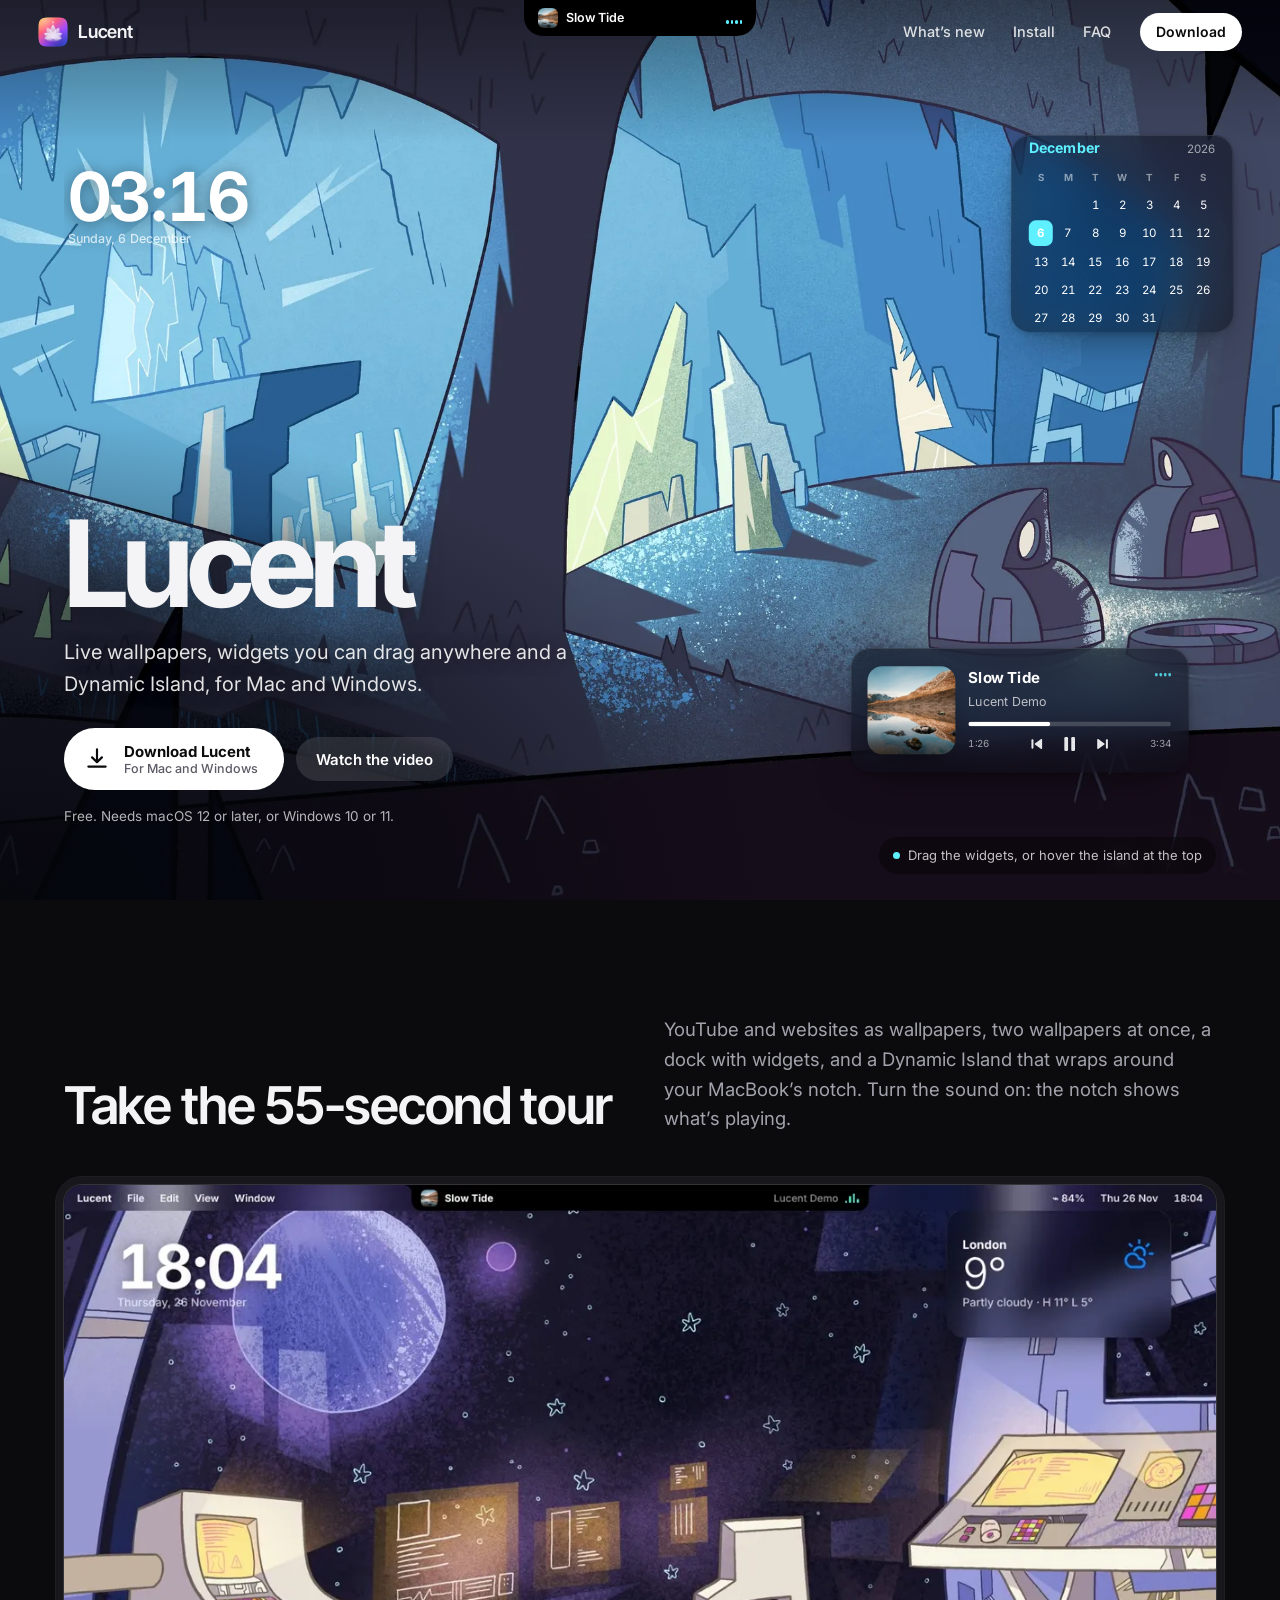
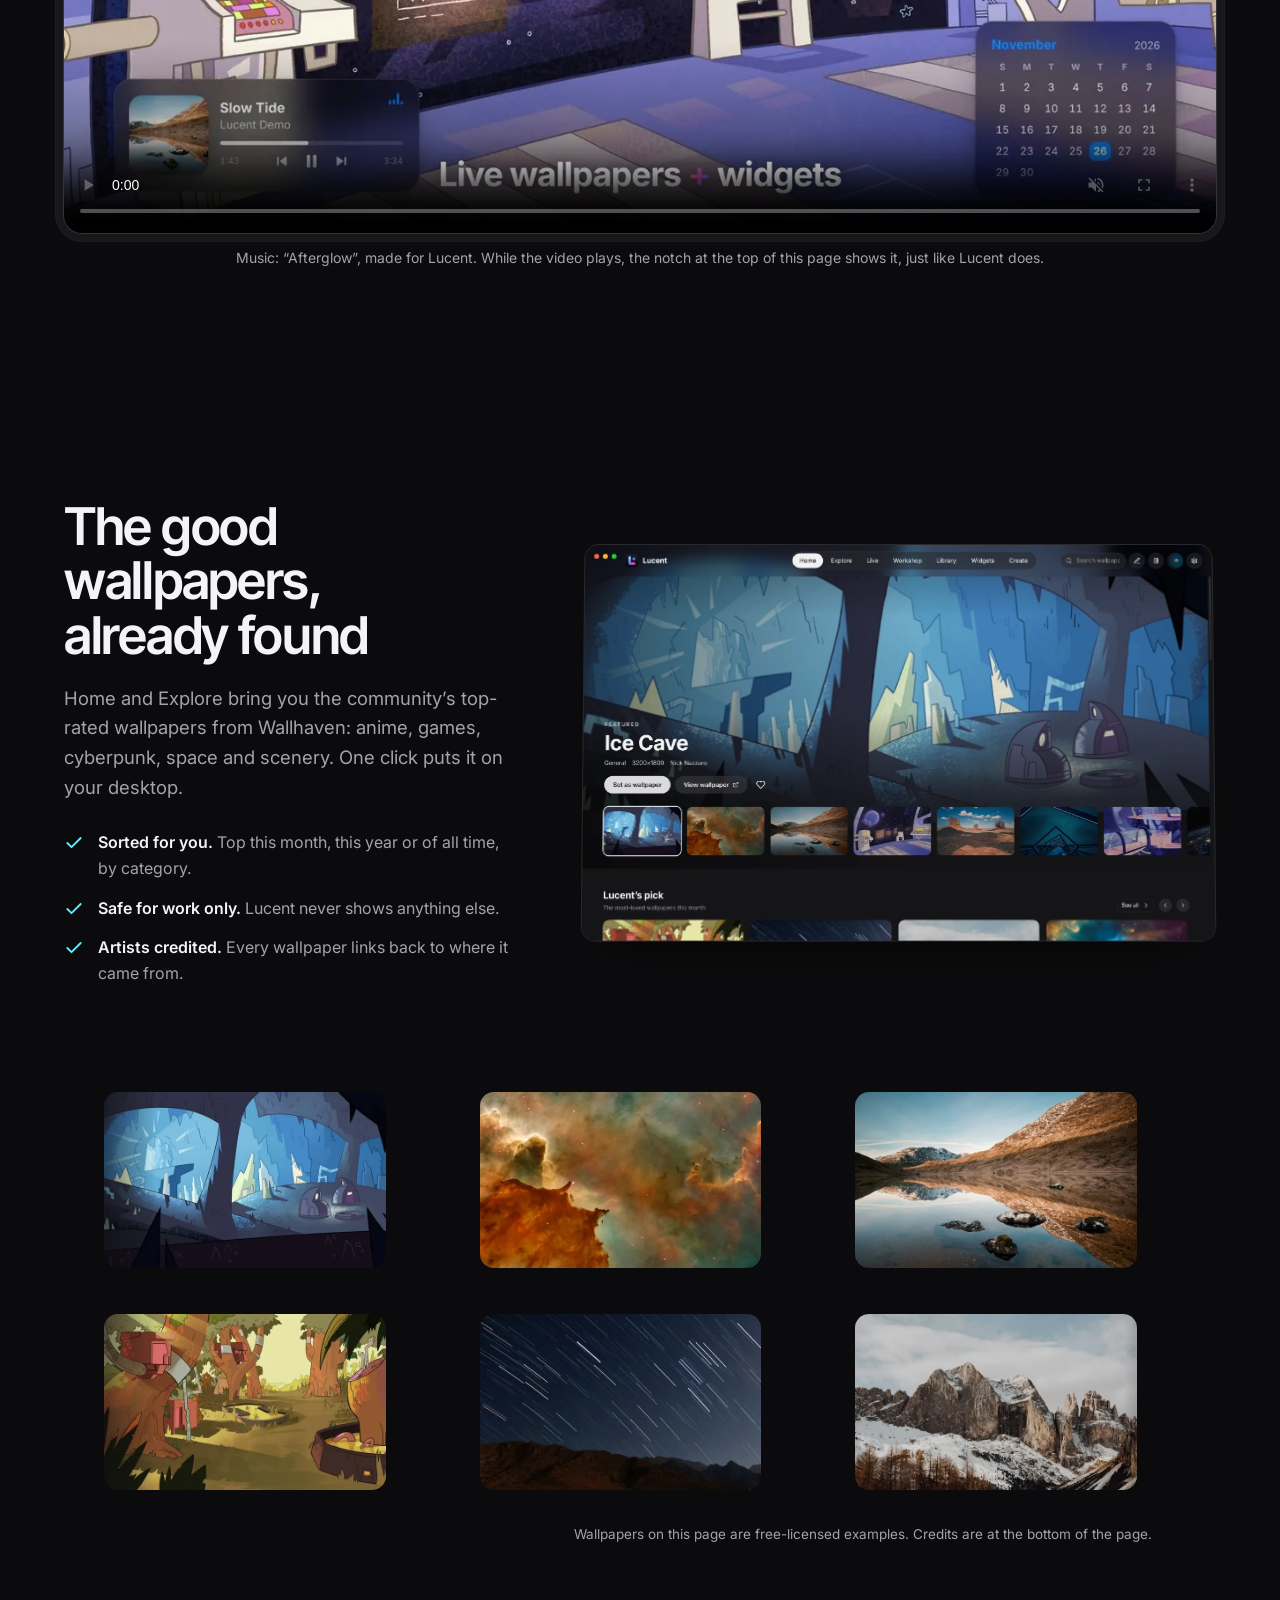
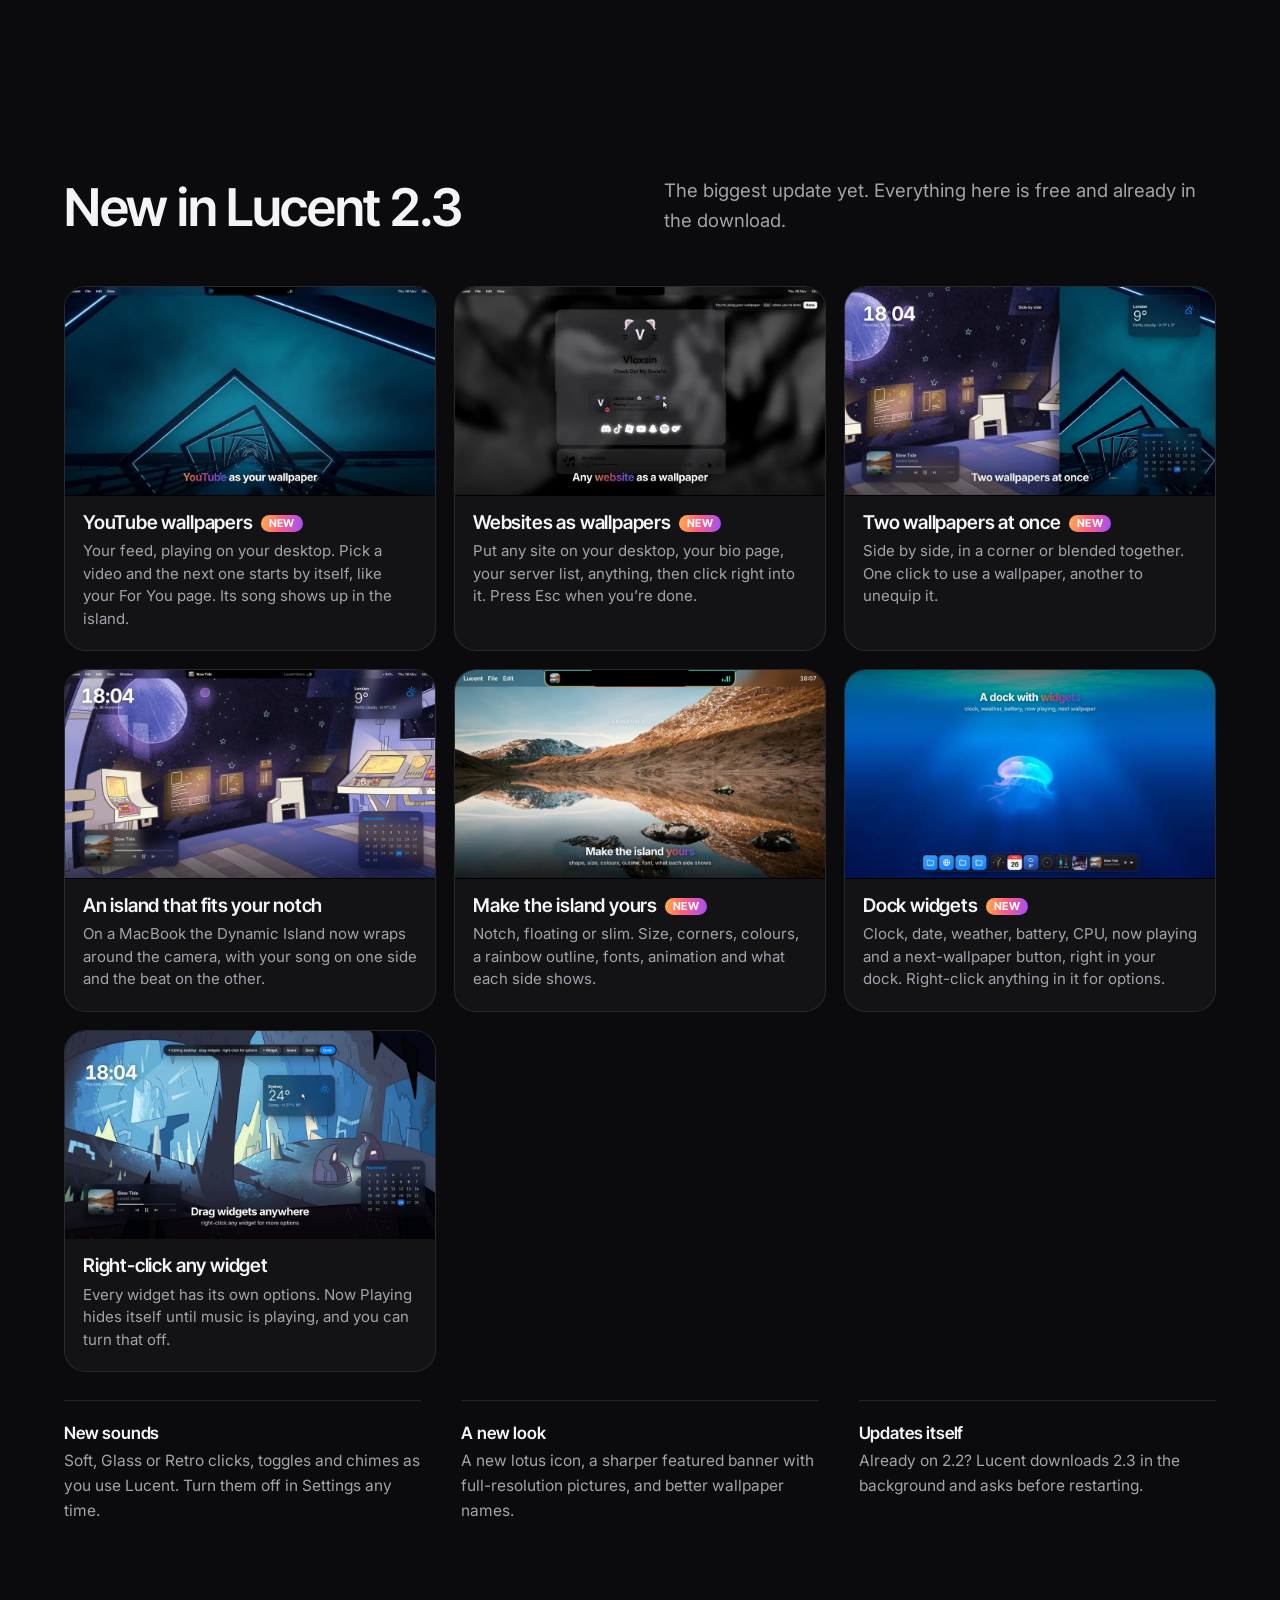
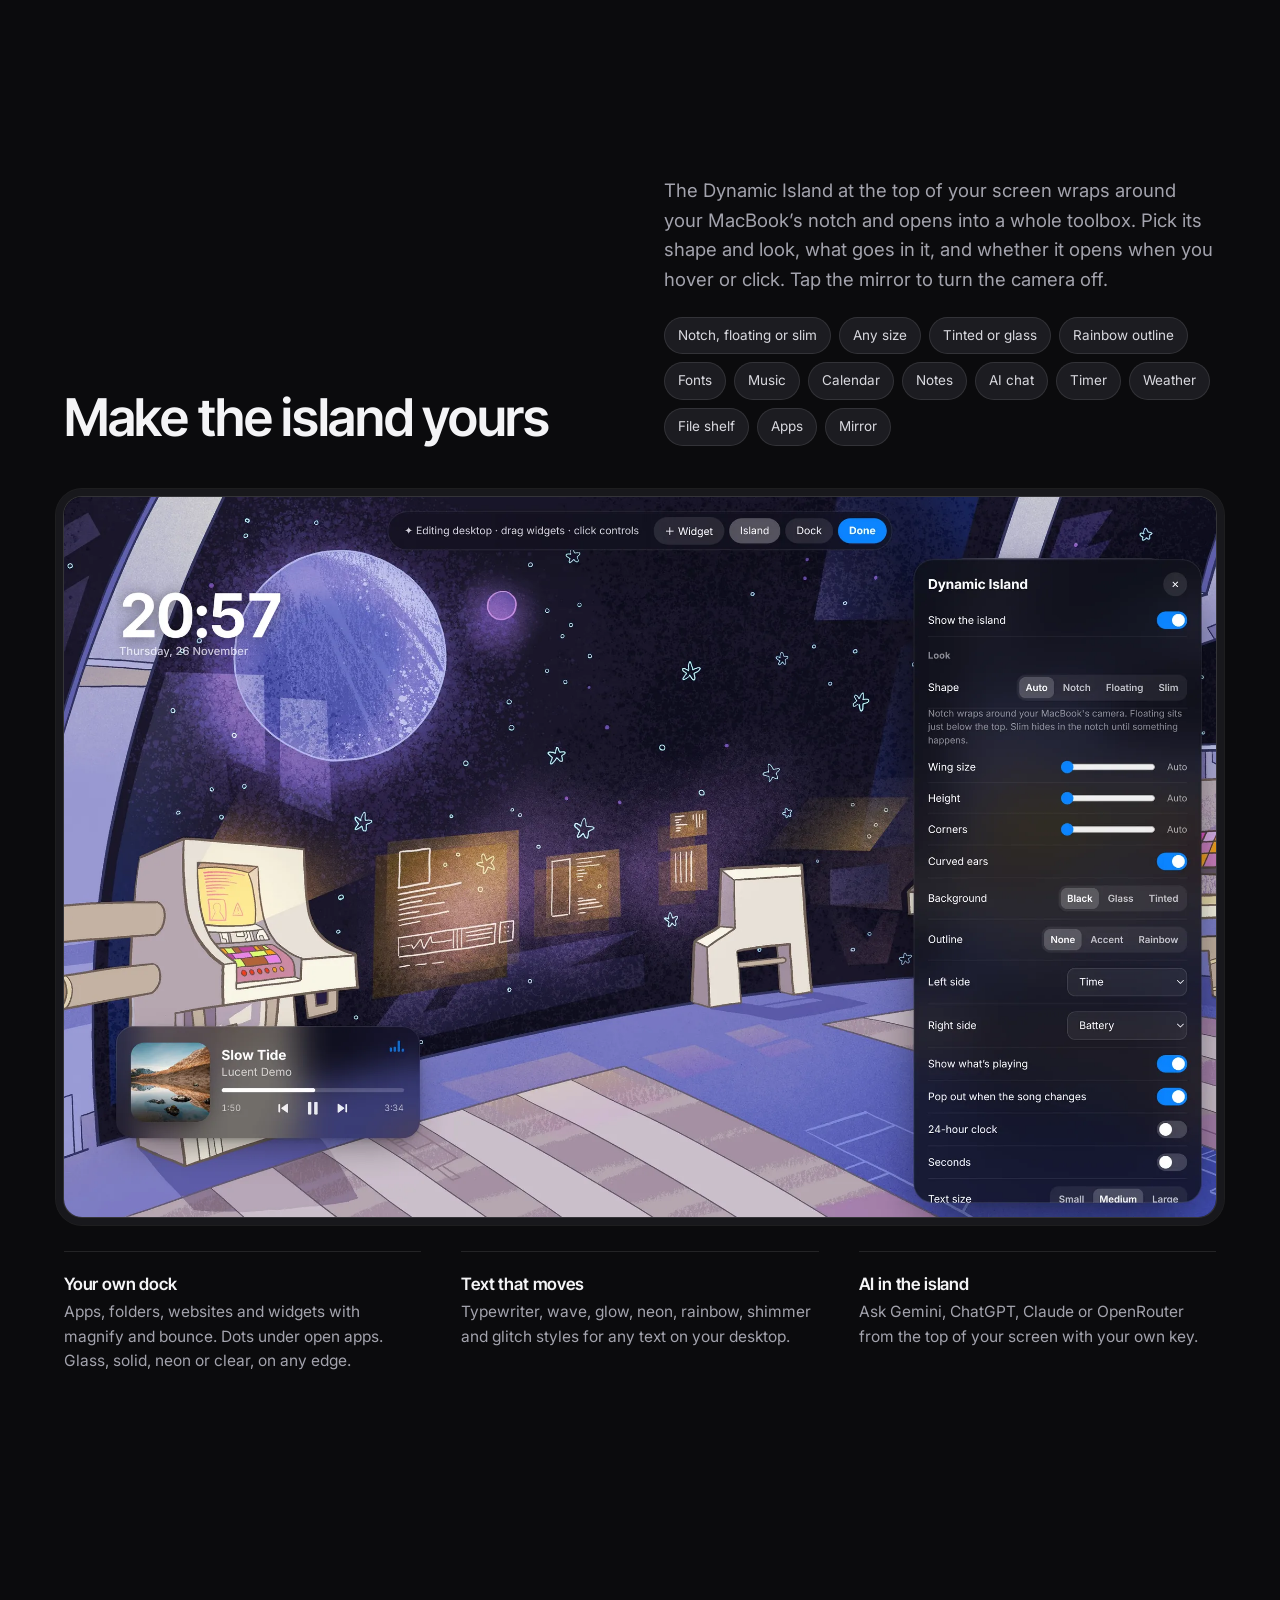
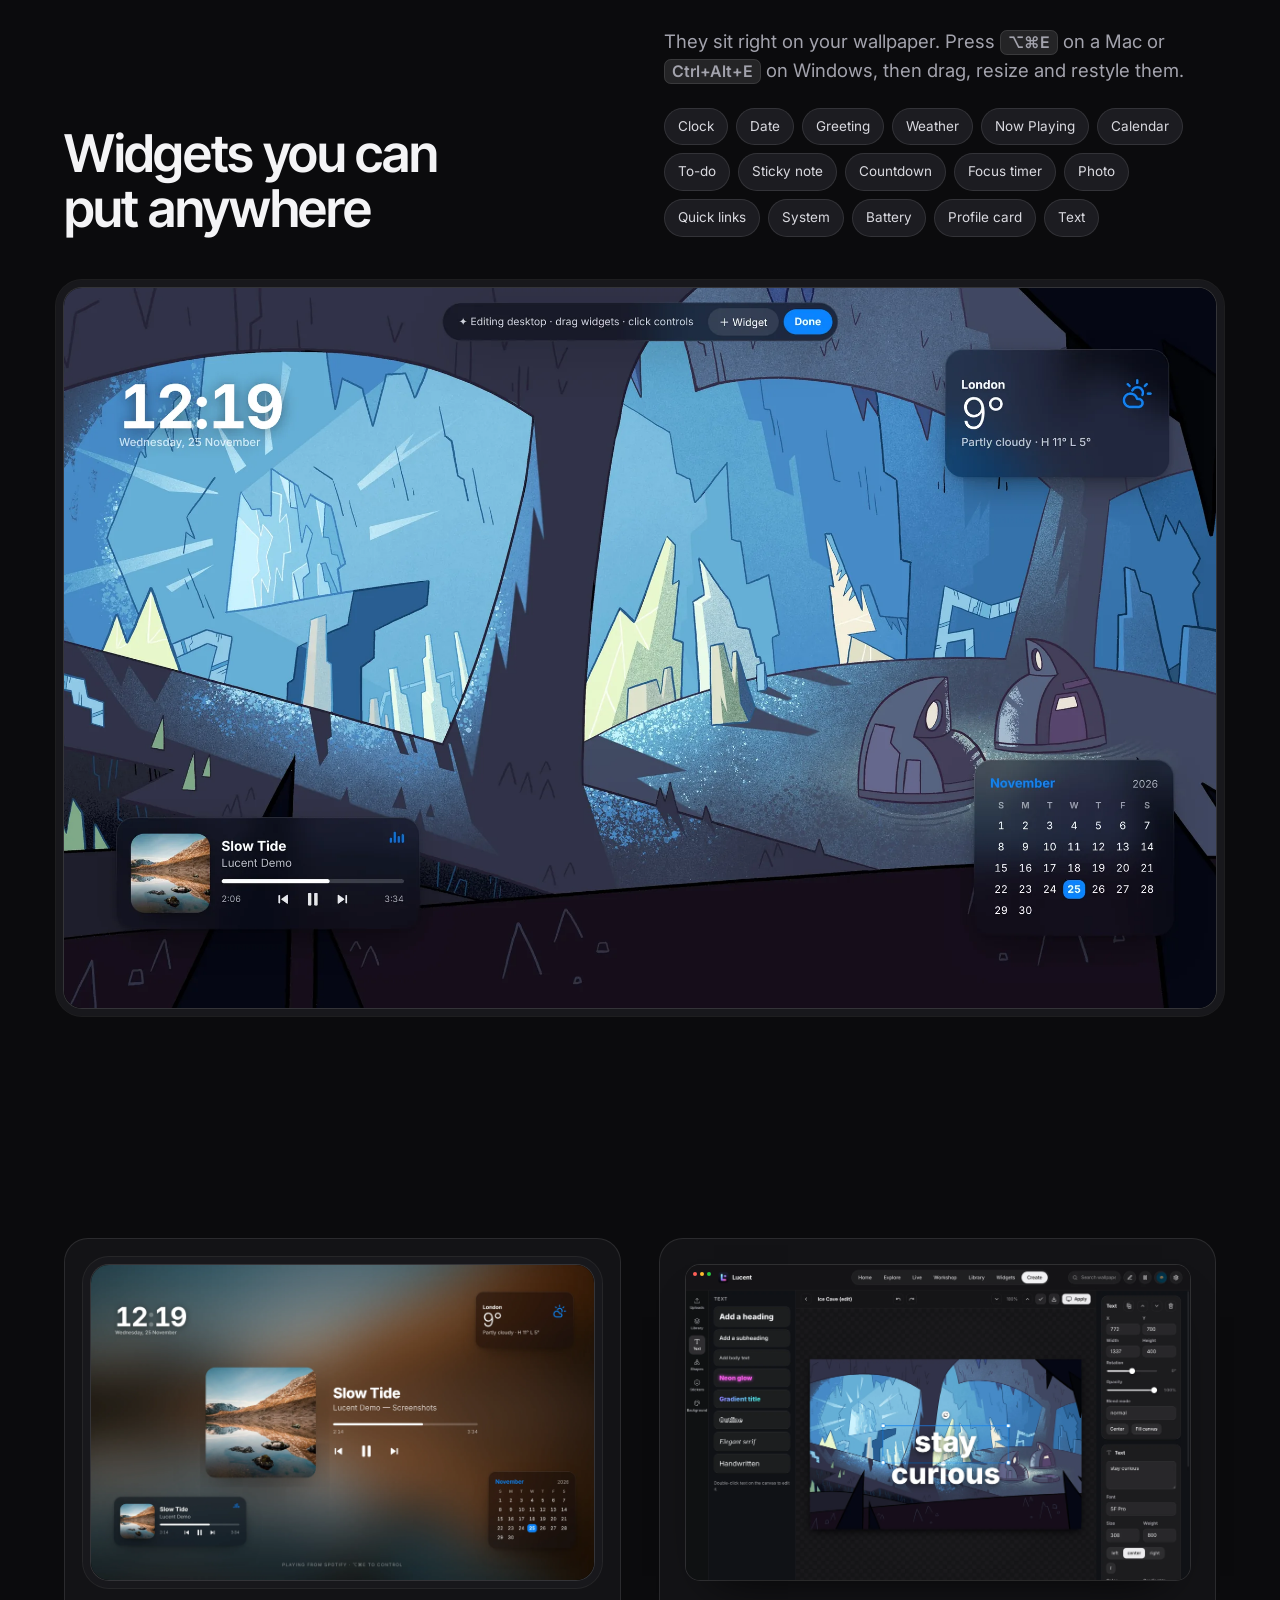
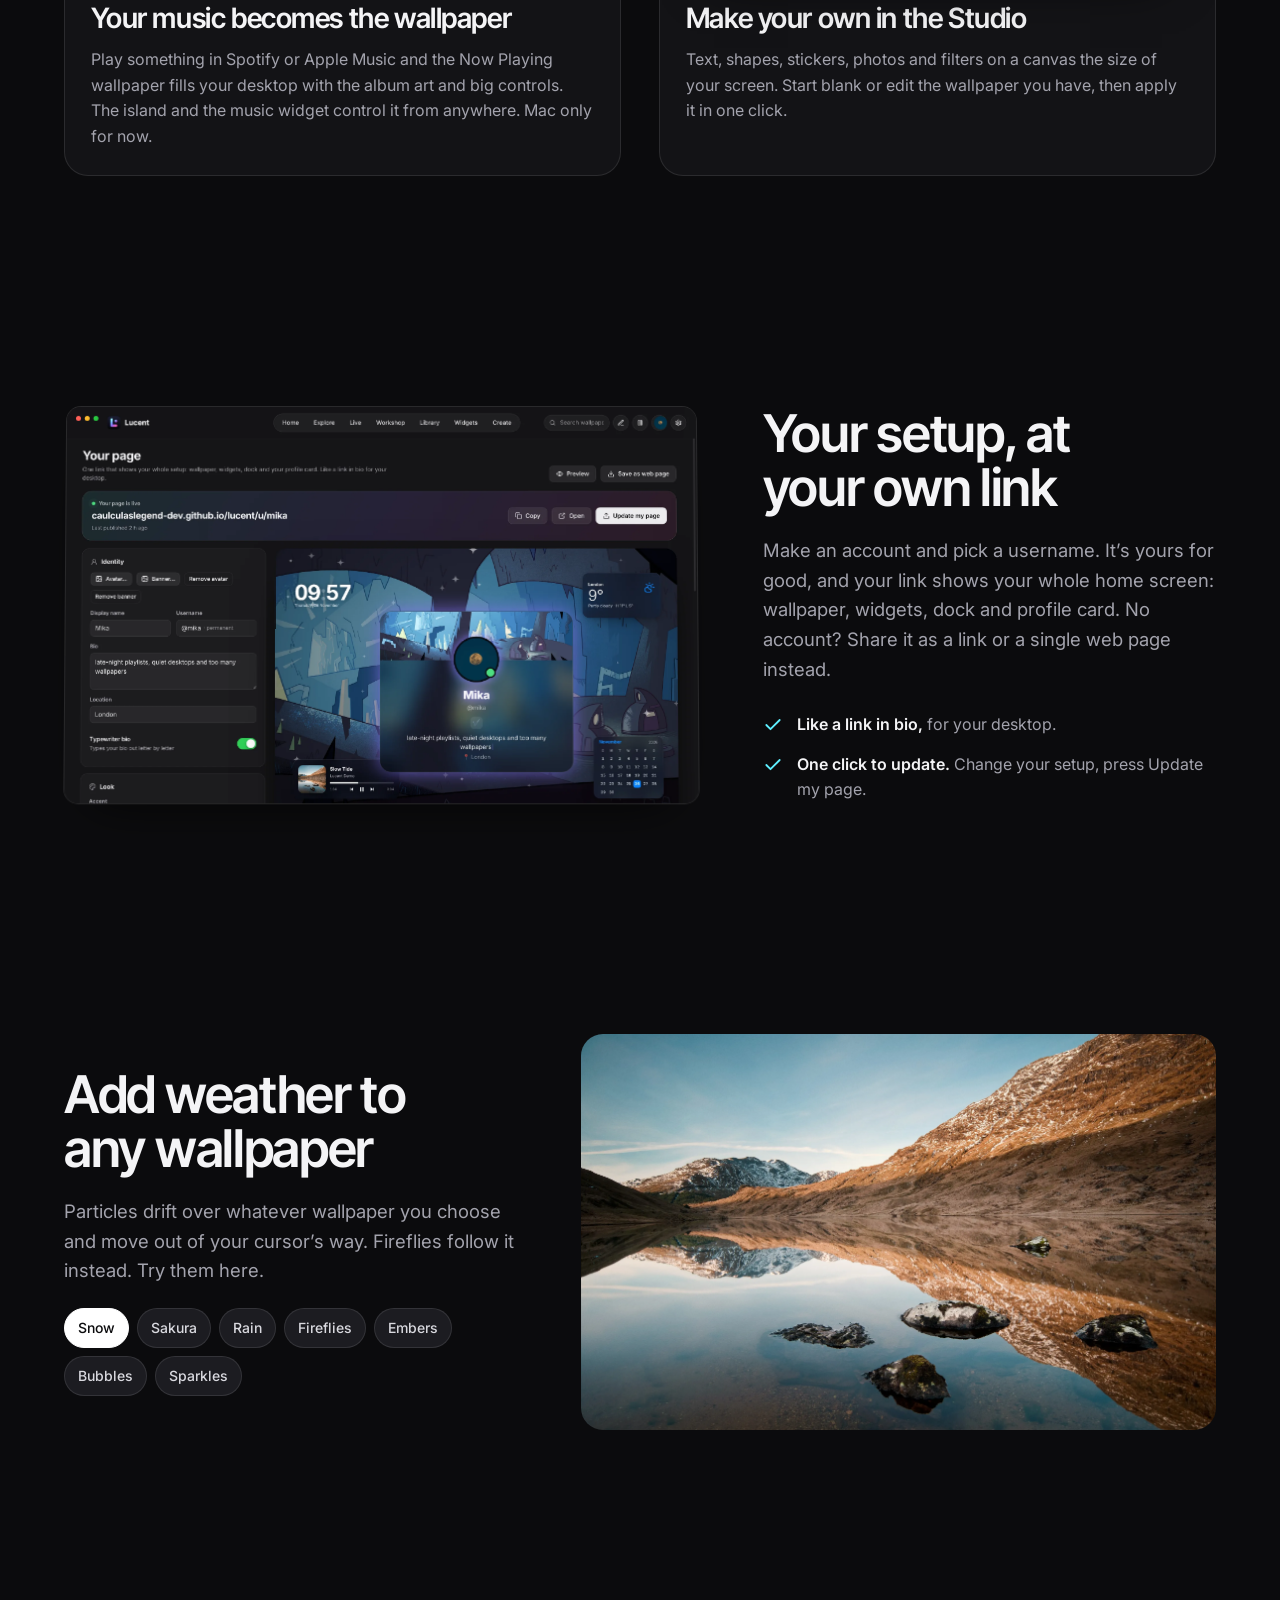
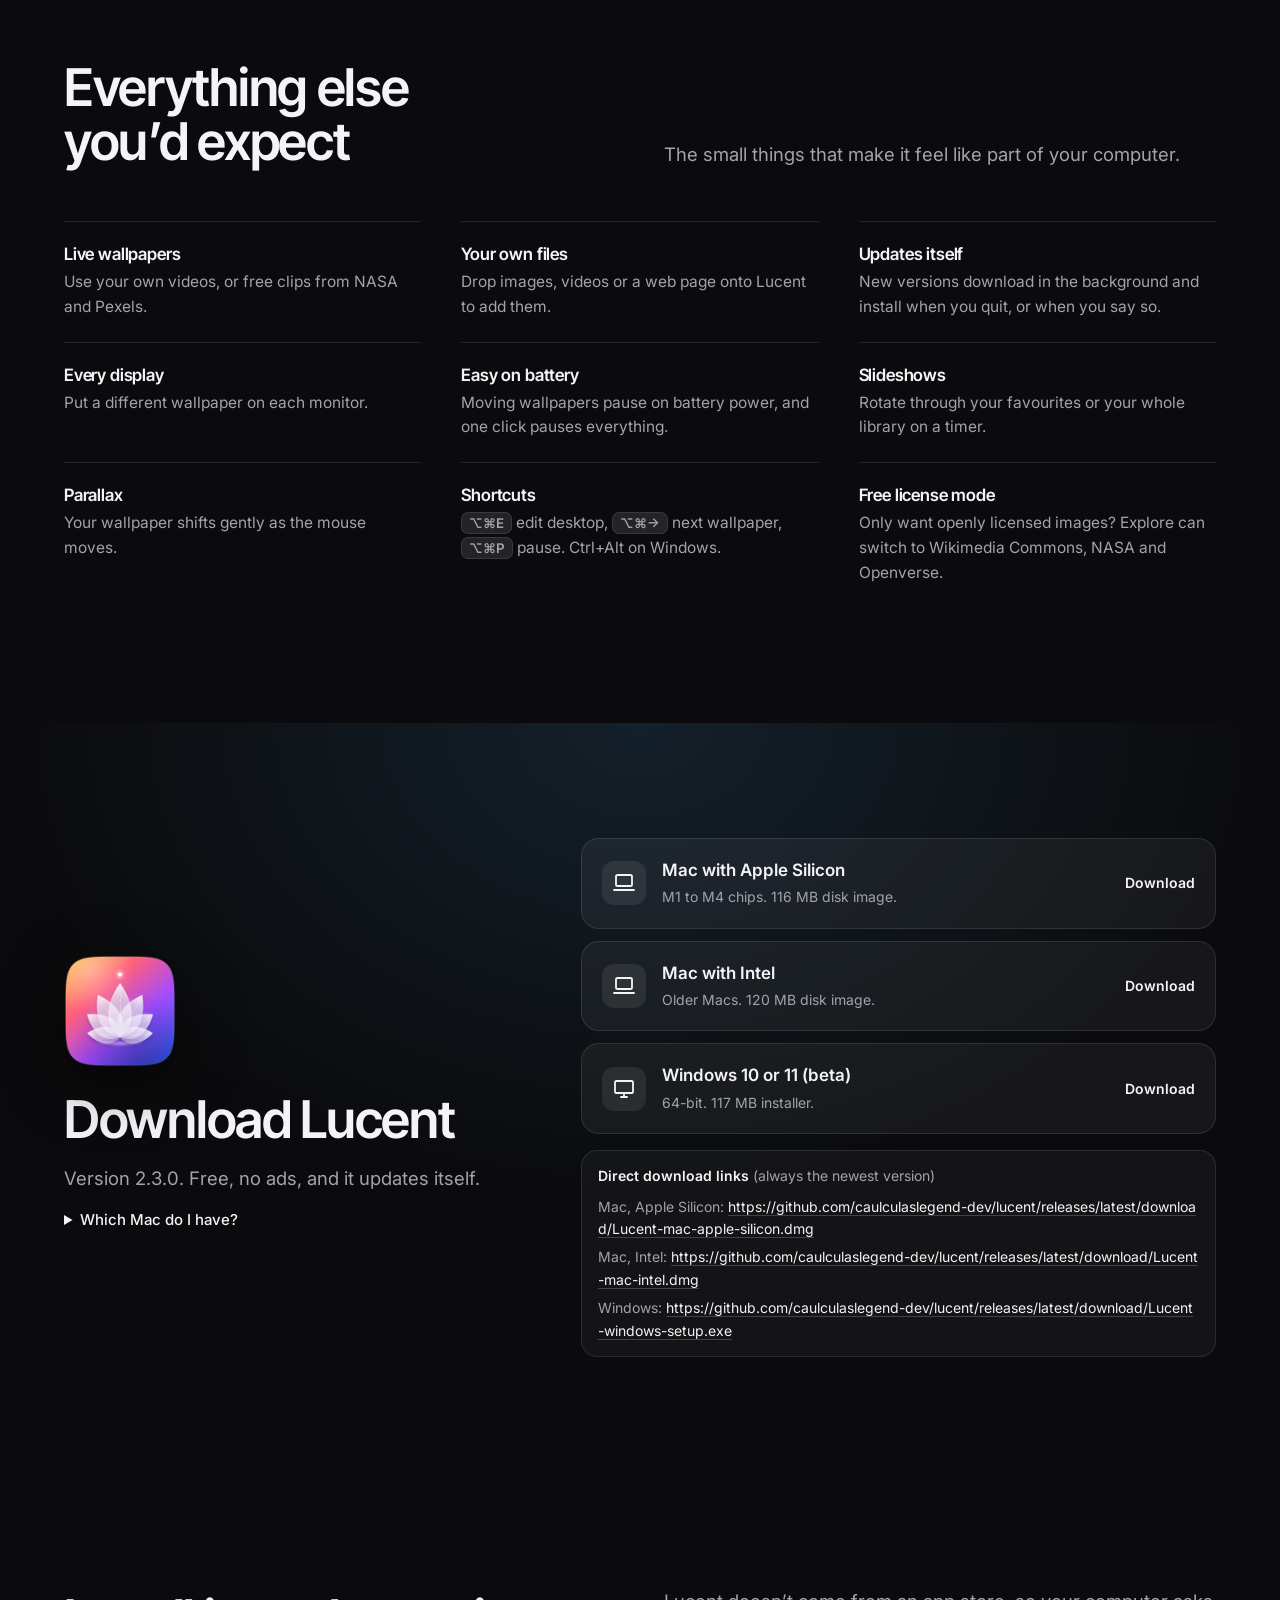
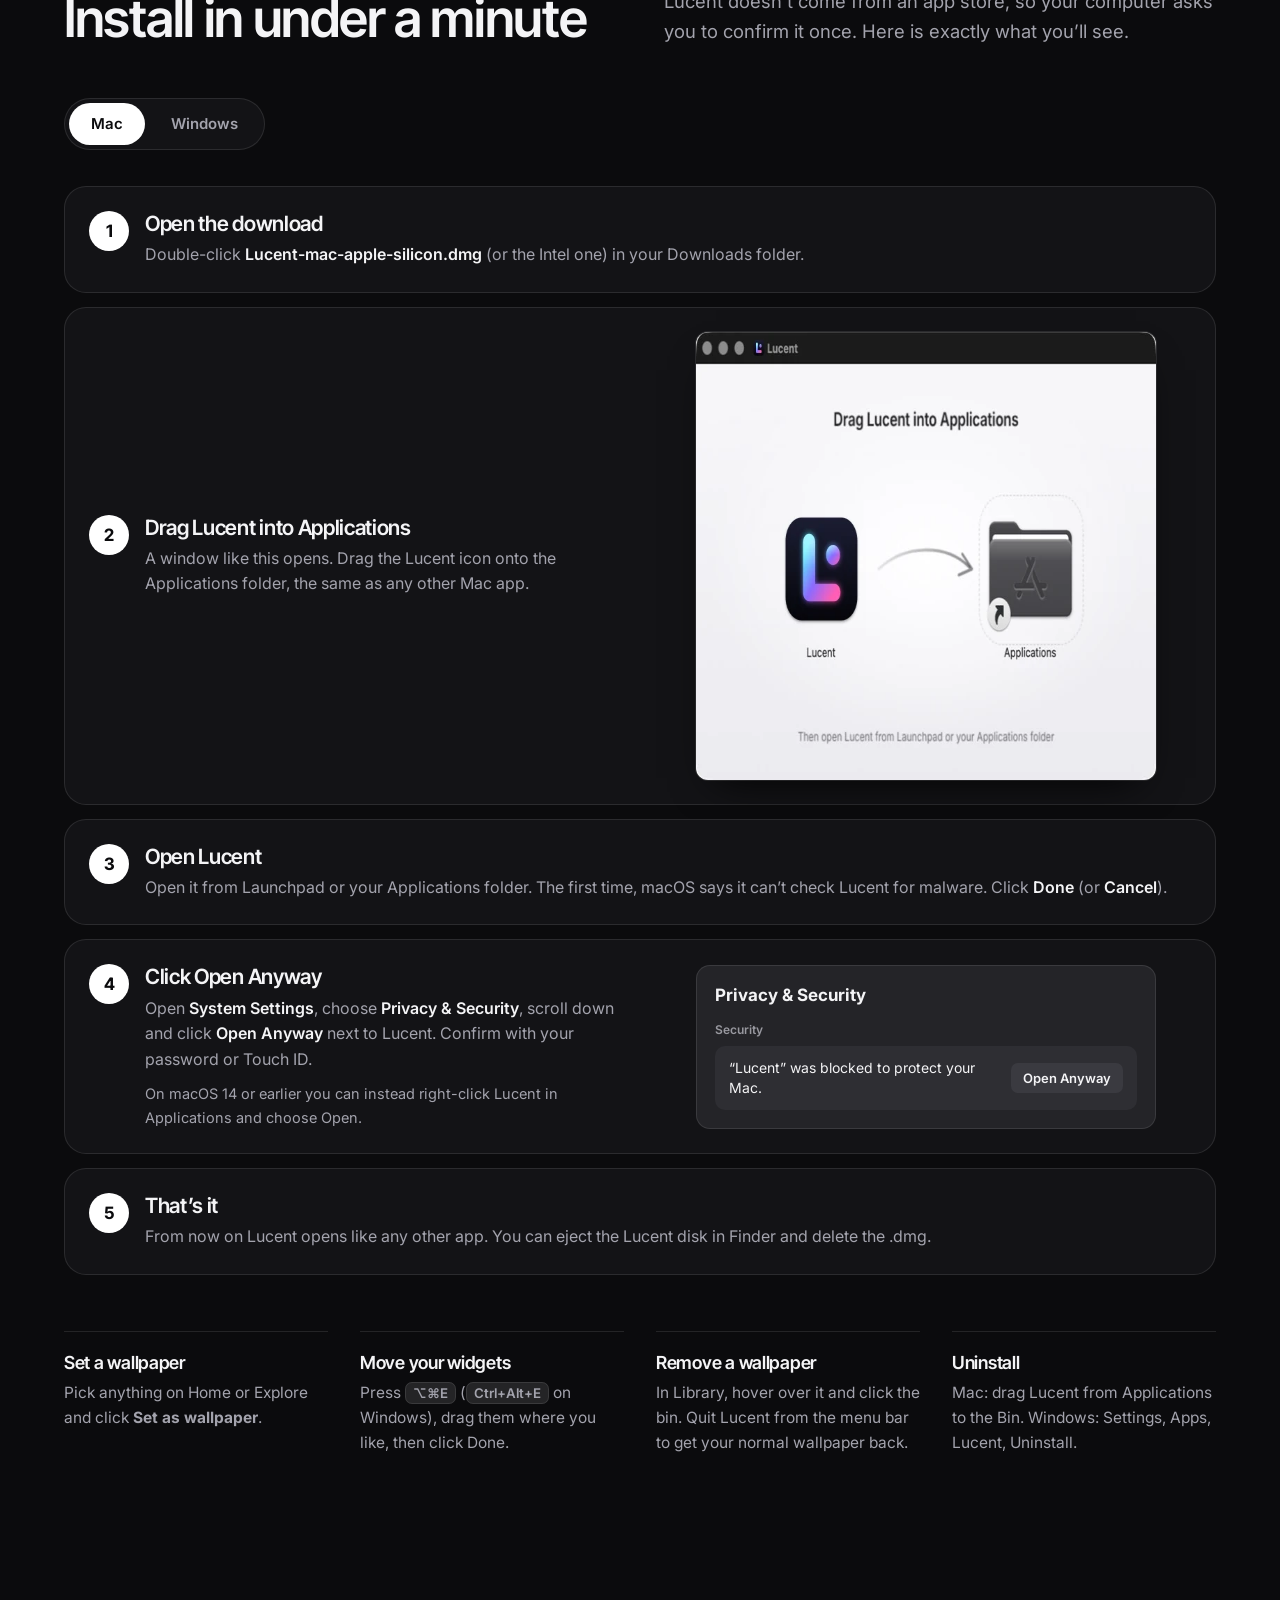
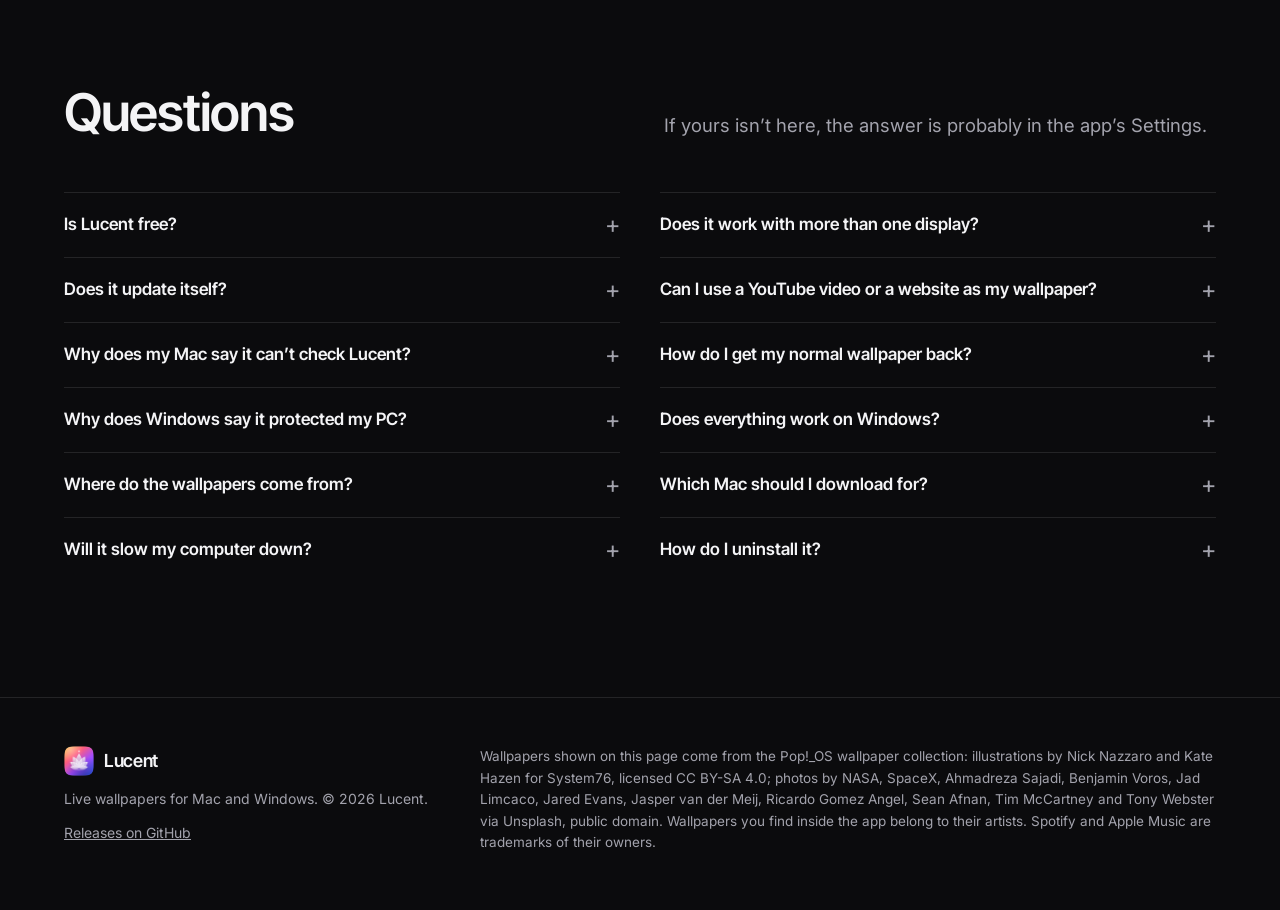
==== commit feb3f224: "Lucent 2.3 website: new lotus icon, What's new clips, download guide with Open Anyway, notch that sh" ====
--- a/index.html
+++ b/index.html
@@ -7,7 +7,8 @@
 <meta name="description" content="Live wallpapers, widgets you can drag and a Dynamic Island for Mac and Windows. Free.">
 <meta name="theme-color" content="#0b0b0d">
 <link rel="icon" type="image/png" href="assets/icon-64.png">
-<link rel="apple-touch-icon" href="assets/icon-256.png">
+<link rel="apple-touch-icon" href="assets/apple-touch-icon.png">
+<link rel="icon" type="image/svg+xml" href="assets/logo.svg">
 <link rel="preconnect" href="https://fonts.googleapis.com">
 <link rel="preconnect" href="https://fonts.gstatic.com" crossorigin>
 <link rel="stylesheet" href="https://fonts.googleapis.com/css2?family=Inter+Tight:wght@500;600;700&family=Inter:wght@400;500;600;700&display=swap">
@@ -268,16 +269,90 @@
   *,*::before,*::after{animation:none!important;transition:none!important}
   html{scroll-behavior:auto}
 }
+
+/* ---- 2.3: the video's notch shows the song that's playing */
+.vwrap{position:relative}
+.vnotch{position:fixed;top:0;left:50%;translate:-50% -110%;height:30px;width:150px;display:flex;align-items:center;justify-content:space-between;gap:10px;padding:0 10px;background:#000;border-radius:0 0 14px 14px;transition:width .55s var(--spring),height .55s var(--spring);overflow:visible;pointer-events:none;z-index:2;font:600 13px Inter,system-ui,sans-serif;white-space:nowrap}
+.vnotch::before,.vnotch::after{content:'';position:absolute;top:0;width:10px;height:10px}
+.vnotch::before{left:-9.5px;background:radial-gradient(circle at 0 100%,transparent 9.4px,#000 10px)}
+.vnotch::after{right:-9.5px;background:radial-gradient(circle at 100% 100%,transparent 9.4px,#000 10px)}
+.vnotch .vart{width:20px;height:20px;border-radius:6px;background:url(assets/icon-64.png) center/cover;flex:none;opacity:0;transition:opacity .3s}
+.vnotch .vt{flex:1;min-width:0;overflow:hidden;text-overflow:ellipsis;opacity:0;transition:opacity .3s}
+.vnotch .vt small{opacity:.55;font-weight:500}
+.vnotch .veq{display:flex;gap:2.5px;align-items:flex-end;height:13px;opacity:0;transition:opacity .3s}
+.vnotch .veq i{width:2.5px;height:30%;border-radius:2px;background:var(--acc)}
+.vnotch .vp{position:absolute;left:14px;right:14px;bottom:4px;height:2px;border-radius:2px;background:rgba(255,255,255,.12);overflow:hidden;opacity:0;transition:opacity .3s}
+.vnotch .vp i{display:block;height:100%;width:0;background:linear-gradient(90deg,#ffb347,#ff5e7e,#a44dff)}
+.vnotch{transition:width .55s var(--spring),height .55s var(--spring),translate .5s var(--spring);z-index:60}
+.vnotch.on{width:min(460px,88vw);height:40px;translate:-50% 0}
+.vnotch.on .vart,.vnotch.on .vt,.vnotch.on .veq,.vnotch.on .vp{opacity:1}
+.vnotch.on.playing .veq i{animation:eq 1s ease-in-out infinite}
+.vnotch .veq i:nth-child(2){animation-delay:-.4s}.vnotch .veq i:nth-child(3){animation-delay:-.75s}.vnotch .veq i:nth-child(4){animation-delay:-.2s}
+.vsong{margin:14px auto 0;text-align:center;color:var(--dim);font-size:14px}
+/* ---- 2.3: what's new, with short clips */
+.feats{display:grid;grid-template-columns:repeat(auto-fill,minmax(320px,1fr));gap:18px;margin-top:34px}
+.feat{border-radius:22px;overflow:hidden;background:var(--bg2);border:1px solid var(--line);display:flex;flex-direction:column}
+.feat video{width:100%;aspect-ratio:16/9;display:block;background:#000 center/cover}
+.feat div{padding:16px 18px 20px}
+.feat h3{margin:0 0 6px;font-size:19px;letter-spacing:-.01em}
+.feat p{margin:0;color:var(--dim);font-size:15px;line-height:1.5}
+.feat .new{display:inline-block;margin-left:8px;padding:2px 8px;border-radius:999px;font-size:11px;font-weight:700;letter-spacing:.04em;background:linear-gradient(100deg,#ffb347,#ff5e7e 45%,#a44dff);color:#fff;vertical-align:2px}
+/* ---- direct download links */
+.direct{margin-top:16px;padding:14px 16px;border-radius:16px;background:rgba(255,255,255,.04);border:1px solid var(--line);font-size:14px;color:var(--dim)}
+.direct b{color:var(--ink);font-weight:600}
+.direct ul{list-style:none;margin:8px 0 0;padding:0;display:grid;gap:6px}
+.direct a{color:var(--ink);text-decoration:none;word-break:break-all;border-bottom:1px solid rgba(255,255,255,.2)}
+.direct a:hover{border-color:var(--ink)}
+/* ---- download tutorial pop-up */
+.dlm{position:fixed;inset:0;z-index:100;display:grid;place-items:center;padding:20px;background:rgba(4,4,8,.62);-webkit-backdrop-filter:blur(14px);backdrop-filter:blur(14px);opacity:0;pointer-events:none;transition:opacity .25s}
+.dlm.on{opacity:1;pointer-events:auto}
+.dlm .box{width:min(760px,100%);max-height:calc(100vh - 40px);overflow:auto;border-radius:26px;background:#151519;border:1px solid var(--line);box-shadow:0 40px 100px -30px #000;transform:translateY(16px) scale(.98);transition:transform .45s var(--spring)}
+.dlm.on .box{transform:none}
+.dlm .hd{display:flex;align-items:center;gap:14px;padding:20px 22px 0}
+.dlm .hd img{width:44px;height:44px}
+.dlm .hd h2{margin:0;font-size:22px;letter-spacing:-.02em}
+.dlm .hd p{margin:2px 0 0;color:var(--dim);font-size:14px}
+.dlm .x{margin-left:auto;width:36px;height:36px;border-radius:50%;border:0;background:rgba(255,255,255,.08);color:var(--ink);font-size:20px;cursor:pointer}
+.dlm .ostabs{display:flex;gap:6px;padding:16px 22px 0}
+.dlm .ostabs button{border:0;padding:7px 14px;border-radius:999px;background:rgba(255,255,255,.07);color:var(--dim);font:600 14px Inter,system-ui,sans-serif;cursor:pointer}
+.dlm .ostabs button.on{background:var(--ink);color:#111}
+.dlm .stage{display:grid;grid-template-columns:minmax(0,1fr) minmax(0,1.1fr);gap:22px;align-items:center;padding:22px}
+.dlm .num{display:inline-grid;place-items:center;width:30px;height:30px;border-radius:50%;background:linear-gradient(120deg,#ffb347,#ff5e7e 45%,#a44dff);font-weight:700;font-size:14px;margin-bottom:10px}
+.dlm .stage h3{margin:0 0 8px;font-size:21px;letter-spacing:-.015em}
+.dlm .stage p{margin:0 0 8px;color:var(--dim);font-size:15.5px;line-height:1.55}
+.dlm .stage p b{color:var(--ink)}
+.dlm .fig{justify-self:center;width:100%;max-width:400px}
+.dlm .fig img{width:100%;border-radius:12px;box-shadow:0 0 0 1px var(--line)}
+.dlm .ft{display:flex;align-items:center;gap:10px;padding:0 22px 22px}
+.dlm .dots{display:flex;gap:6px;margin-right:auto}
+.dlm .dots i{width:8px;height:8px;border-radius:50%;background:rgba(255,255,255,.18);transition:background .2s,width .3s}
+.dlm .dots i.on{width:22px;border-radius:4px;background:var(--ink)}
+.dlm .ft button{border:0;padding:11px 18px;border-radius:12px;font:600 15px Inter,system-ui,sans-serif;cursor:pointer}
+.dlm .back{background:rgba(255,255,255,.08);color:var(--ink)}
+.dlm .next{background:var(--ink);color:#111}
+.dlm .again{display:block;padding:0 22px 18px;color:var(--dim);font-size:13.5px}
+.dlm .again a{color:var(--ink)}
+.alert{border-radius:16px;padding:20px 20px 16px;background:#2a2a2e;border:1px solid rgba(255,255,255,.12);text-align:center;font-family:-apple-system,"SF Pro Text",Inter,system-ui,sans-serif;font-size:13.5px;line-height:1.45}
+.alert img{width:56px;height:56px;margin-bottom:8px}
+.alert b{display:block;font-size:15px;margin-bottom:6px}
+.alert .bt{display:grid;grid-template-columns:1fr 1fr;gap:8px;margin-top:14px}
+.alert .bt span{padding:7px;border-radius:8px;background:rgba(255,255,255,.1);font-weight:600}
+.alert .bt span.blue{background:#0a84ff}
+.dlrow{display:flex;align-items:center;gap:12px;padding:14px;border-radius:14px;background:#242428;border:1px solid rgba(255,255,255,.1);font-family:-apple-system,"SF Pro Text",Inter,system-ui,sans-serif;font-size:14px}
+.dlrow img{width:40px;height:40px}
+.dlrow small{display:block;color:#98989f}
+@media (max-width:700px){.dlm .stage{grid-template-columns:1fr}.vnotch.on{width:92%}}
 </style>
 </head>
 <body>
 
 <header class="nav" id="nav">
   <a class="brand" href="#top"><img src="assets/icon-64.png" alt="" width="30" height="30"><span>Lucent</span></a>
-  <nav class="links" aria-label="Sections"><a href="#features">Features</a><a href="#install">Install</a><a href="#faq">FAQ</a></nav>
+  <nav class="links" aria-label="Sections"><a href="#new">What’s new</a><a href="#install">Install</a><a href="#faq">FAQ</a></nav>
   <a class="btn" href="#download" data-dl="auto">Download</a>
 </header>
 
+<div class="vnotch" id="vNotch" aria-hidden="true"><i class="vart"></i><span class="vt"><b id="vTitle">Afterglow</b> <small>· Lucent Originals</small></span><span class="veq"><i></i><i></i><i></i><i></i></span><span class="vp"><i id="vProg"></i></span></div>
 <section class="hero" id="top" aria-label="A live Lucent desktop">
   <div class="wall" id="wallA" style="background-image:url('assets/walls/ice-cave-full.webp')"></div>
   <div class="wall off" id="wallB"></div>
@@ -320,8 +395,9 @@
 
 <section class="band" id="video">
   <div class="wrap">
-    <div class="sec-head"><h2>Take the 52-second tour</h2><p class="lede">A quick tour: finding a wallpaper, the Steam Workshop, moving widgets, your own Dynamic Island, the Studio and your own link.</p></div>
-    <div class="screen tilt"><video id="promo" src="assets/lucent-promo.mp4" poster="assets/video-poster.webp" muted loop playsinline controls preload="metadata"></video></div>
+    <div class="sec-head"><h2>Take the 55-second tour</h2><p class="lede">YouTube and websites as wallpapers, two wallpapers at once, a dock with widgets, and a Dynamic Island that wraps around your MacBook’s notch. Turn the sound on: the notch shows what’s playing.</p></div>
+    <div class="screen tilt vwrap"><video id="promo" src="assets/lucent-promo.mp4" poster="assets/video-poster.webp" muted loop playsinline controls preload="metadata"></video></div>
+    <p class="vsong" id="vSong">Music: “Afterglow”, made for Lucent. While the video plays, the notch at the top of this page shows it, just like Lucent does.</p>
   </div>
 </section>
 
@@ -342,18 +418,23 @@
   <p class="small">Wallpapers on this page are free-licensed examples. Credits are at the bottom of the page.</p>
 </section>
 
-<section class="band" id="workshop">
-  <div class="wrap split rev">
-    <figure class="win mac tilt"><img src="assets/shots/workshop.webp" alt="Lucent’s Steam Workshop tab: a grid of community wallpapers with Get buttons" width="2200" height="1375" loading="lazy"></figure>
-    <div class="copy">
-      <h2>The Steam Workshop, right inside Lucent</h2>
-      <p class="lede">Browse the Wallpaper Engine and ScreenPlay Workshops without leaving the app: trending, top rated, most popular, by tag or by search. Hit Get, click Subscribe in Steam, and the wallpaper lands in your library on its own.</p>
-      <ul class="points">
-        <li><svg viewBox="0 0 24 24" fill="none" stroke="currentColor" stroke-width="2.2" stroke-linecap="round" stroke-linejoin="round"><path d="M20 6 9 17l-5-5"/></svg><span><b>Hover to preview.</b> Every card plays its animated preview.</span></li>
-        <li><svg viewBox="0 0 24 24" fill="none" stroke="currentColor" stroke-width="2.2" stroke-linecap="round" stroke-linejoin="round"><path d="M20 6 9 17l-5-5"/></svg><span><b>Works on a Mac too.</b> ScreenPlay is free on Steam and downloads on Mac and Windows. Wallpaper Engine’s Workshop needs Wallpaper Engine, which runs on Windows.</span></li>
-        <li><svg viewBox="0 0 24 24" fill="none" stroke="currentColor" stroke-width="2.2" stroke-linecap="round" stroke-linejoin="round"><path d="M20 6 9 17l-5-5"/></svg><span><b>Through your own Steam account.</b> Creators keep their subscribers and updates arrive automatically.</span></li>
-      </ul>
-    </div>
+<section class="band" id="new">
+  <div class="wrap">
+    <div class="sec-head"><h2>New in Lucent 2.3</h2><p class="lede">The biggest update yet. Everything here is free and already in the download.</p></div>
+    <div class="feats">
+      <article class="feat"><video data-clip="assets/clips/youtube.mp4" poster="assets/clips/youtube.webp" muted loop playsinline preload="none"></video><div><h3>YouTube wallpapers<span class="new">NEW</span></h3><p>Your feed, playing on your desktop. Pick a video and the next one starts by itself, like your For You page. Its song shows up in the island.</p></div></article>
+      <article class="feat"><video data-clip="assets/clips/websites.mp4" poster="assets/clips/websites.webp" muted loop playsinline preload="none"></video><div><h3>Websites as wallpapers<span class="new">NEW</span></h3><p>Put any site on your desktop, your bio page, your server list, anything, then click right into it. Press Esc when you’re done.</p></div></article>
+      <article class="feat"><video data-clip="assets/clips/two.mp4" poster="assets/clips/two.webp" muted loop playsinline preload="none"></video><div><h3>Two wallpapers at once<span class="new">NEW</span></h3><p>Side by side, in a corner or blended together. One click to use a wallpaper, another to unequip it.</p></div></article>
+      <article class="feat"><video data-clip="assets/clips/notch.mp4" poster="assets/clips/notch.webp" muted loop playsinline preload="none"></video><div><h3>An island that fits your notch</h3><p>On a MacBook the Dynamic Island now wraps around the camera, with your song on one side and the beat on the other.</p></div></article>
+      <article class="feat"><video data-clip="assets/clips/looks.mp4" poster="assets/clips/looks.webp" muted loop playsinline preload="none"></video><div><h3>Make the island yours<span class="new">NEW</span></h3><p>Notch, floating or slim. Size, corners, colours, a rainbow outline, fonts, animation and what each side shows.</p></div></article>
+      <article class="feat"><video data-clip="assets/clips/dock.mp4" poster="assets/clips/dock.webp" muted loop playsinline preload="none"></video><div><h3>Dock widgets<span class="new">NEW</span></h3><p>Clock, date, weather, battery, CPU, now playing and a next-wallpaper button, right in your dock. Right-click anything in it for options.</p></div></article>
+      <article class="feat"><video data-clip="assets/clips/widgets.mp4" poster="assets/clips/widgets.webp" muted loop playsinline preload="none"></video><div><h3>Right-click any widget</h3><p>Every widget has its own options. Now Playing hides itself until music is playing, and you can turn that off.</p></div></article>
+    </div>
+    <dl class="more three" style="margin-top:28px">
+      <div><dt>New sounds</dt><dd>Soft, Glass or Retro clicks, toggles and chimes as you use Lucent. Turn them off in Settings any time.</dd></div>
+      <div><dt>A new look</dt><dd>A new lotus icon, a sharper featured banner with full-resolution pictures, and better wallpaper names.</dd></div>
+      <div><dt>Updates itself</dt><dd>Already on 2.2? Lucent downloads 2.3 in the background and asks before restarting.</dd></div>
+    </dl>
   </div>
 </section>
 
@@ -362,13 +443,13 @@
     <div class="sec-head">
       <h2>Make the island yours</h2>
       <div>
-        <p class="lede">The Dynamic Island at the top of your screen is now a whole toolbox. Pick what goes in it, put it in any order, and choose whether it opens when you hover or click.</p>
-        <ul class="chips"><li>Music</li><li>Calendar</li><li>Notes</li><li>AI chat</li><li>Timer</li><li>Weather</li><li>File shelf</li><li>Apps</li><li>Mirror</li></ul>
+        <p class="lede">The Dynamic Island at the top of your screen wraps around your MacBook’s notch and opens into a whole toolbox. Pick its shape and look, what goes in it, and whether it opens when you hover or click. Tap the mirror to turn the camera off.</p>
+        <ul class="chips"><li>Notch, floating or slim</li><li>Any size</li><li>Tinted or glass</li><li>Rainbow outline</li><li>Fonts</li><li>Music</li><li>Calendar</li><li>Notes</li><li>AI chat</li><li>Timer</li><li>Weather</li><li>File shelf</li><li>Apps</li><li>Mirror</li></ul>
       </div>
     </div>
     <figure class="screen tilt"><img src="assets/shots/island.webp" alt="Edit Desktop with the Dynamic Island settings: modules you can switch on and reorder" width="2200" height="1375" loading="lazy"></figure>
     <dl class="more three">
-      <div><dt>Your own dock</dt><dd>Apps, folders and websites with magnify and bounce. Glass, solid, neon or clear, on any edge.</dd></div>
+      <div><dt>Your own dock</dt><dd>Apps, folders, websites and widgets with magnify and bounce. Dots under open apps. Glass, solid, neon or clear, on any edge.</dd></div>
       <div><dt>Text that moves</dt><dd>Typewriter, wave, glow, neon, rainbow, shimmer and glitch styles for any text on your desktop.</dd></div>
       <div><dt>AI in the island</dt><dd>Ask Gemini, ChatGPT, Claude or OpenRouter from the top of your screen with your own key.</dd></div>
     </dl>
@@ -451,7 +532,7 @@
     <div>
       <img class="bigicon" src="assets/icon-512.png" alt="Lucent app icon" width="112" height="112">
       <h2>Download Lucent</h2>
-      <p class="lede">Version <span class="ver">2.2.0</span>. Free, no ads, and it updates itself.</p>
+      <p class="lede">Version <span class="ver">2.3.0</span>. Free, no ads, and it updates itself.</p>
       <details class="which"><summary>Which Mac do I have?</summary><p>Open the Apple menu and choose About This Mac. If it says <b>Chip</b> with Apple M1, M2, M3 or M4, pick Apple Silicon. If it says <b>Processor</b> with Intel, pick Intel.</p></details>
     </div>
     <div>
@@ -460,6 +541,8 @@
         <a class="opt" data-dl="intel" href="#download"><span class="ic"><svg viewBox="0 0 24 24" fill="none" stroke="currentColor" stroke-width="1.8" stroke-linecap="round" stroke-linejoin="round"><rect x="4" y="4" width="16" height="11" rx="1.6"/><path d="M2 19h20"/></svg></span><span><b>Mac with Intel<span class="tag">Your computer</span></b><small>Older Macs. 120 MB disk image.</small></span><span class="go">Download</span></a>
         <a class="opt" data-dl="win" href="#download"><span class="ic"><svg viewBox="0 0 24 24" fill="none" stroke="currentColor" stroke-width="1.8" stroke-linecap="round" stroke-linejoin="round"><rect x="3" y="4" width="18" height="12" rx="1.6"/><path d="M9 20h6M12 16v4"/></svg></span><span><b>Windows 10 or 11 (beta)<span class="tag">Your computer</span></b><small>64-bit. 117 MB installer.</small></span><span class="go">Download</span></a>
       </div>
+      <div class="direct" id="direct"><b>Direct download links</b> (always the newest version)
+        <ul><li>Mac, Apple Silicon: <a data-direct="mac" href="#"></a></li><li>Mac, Intel: <a data-direct="intel" href="#"></a></li><li>Windows: <a data-direct="win" href="#"></a></li></ul></div>
       <p class="note" id="dlNote" hidden>The download links aren’t connected yet. Put your GitHub repository in <b>LUCENT_RELEASES</b> at the bottom of index.html (see README.txt).</p>
     </div>
   </div>
@@ -516,7 +599,7 @@
       </div>
       <div>
         <details><summary>Does it work with more than one display?</summary><p>Yes. Each display can have its own wallpaper.</p></details>
-        <details><summary>How do Steam Workshop wallpapers work?</summary><p>Open the Workshop tab, hit Get, and click Subscribe in Steam. Steam downloads it with your account and Lucent adds it to your library. Wallpaper Engine’s Workshop needs Wallpaper Engine (Windows). ScreenPlay’s is free and works on Mac too.</p></details>
+        <details><summary>Can I use a YouTube video or a website as my wallpaper?</summary><p>Yes. Open the YouTube tab, pick a video and it plays on your desktop, then the next one starts by itself. For a website, add it in Library (Import, then paste the link). To click and scroll it, choose <b>Use it</b> in Library or press <kbd>⌥⌘I</kbd> (<kbd>Ctrl+Alt+I</kbd> on Windows), and press Esc when you’re done.</p></details>
         <details><summary>How do I get my normal wallpaper back?</summary><p>Quit Lucent from its menu bar icon (or the tray icon on Windows) and your usual wallpaper is back.</p></details>
         <details><summary>Does everything work on Windows?</summary><p>Almost. Windows support is new, so it’s marked beta, and music controls (Now Playing) are Mac-only for now.</p></details>
         <details><summary>Which Mac should I download for?</summary><p>Open the Apple menu and choose About This Mac. Apple M1, M2, M3 or M4 means Apple Silicon. Intel means the Intel download.</p></details>
@@ -534,6 +617,15 @@
 </footer>
 
 <div class="toast" id="toast" role="status" aria-live="polite"></div>
+<div class="dlm" id="dlm" role="dialog" aria-modal="true" aria-labelledby="dlmT">
+  <div class="box">
+    <div class="hd"><img src="assets/icon-64.png" alt=""><div><h2 id="dlmT">Your download has started</h2><p id="dlmS">Here’s how to open Lucent the first time.</p></div><button type="button" class="x" id="dlmX" aria-label="Close">×</button></div>
+    <div class="ostabs" role="tablist"><button type="button" data-os="mac">Mac</button><button type="button" data-os="win">Windows</button></div>
+    <div class="stage" id="dlmStage"></div>
+    <div class="ft"><div class="dots" id="dlmDots"></div><button type="button" class="back" id="dlmBack">Back</button><button type="button" class="next" id="dlmNext">Next</button></div>
+    <p class="again">Download didn’t start? <a href="#" id="dlmAgain">Click here</a> to try again.</p>
+  </div>
+</div>
 
 <script src="assets/widgets.js"></script>
 <script src="assets/effects.js"></script>
@@ -549,7 +641,7 @@
   const calm = matchMedia('(prefers-reduced-motion: reduce)').matches;
   const repo = String(window.LUCENT_RELEASES || '').trim().replace(/^https?:\/\/github\.com\//, '').replace(/\/+$/, '');
   const FILES = { mac: 'Lucent-mac-apple-silicon.dmg', intel: 'Lucent-mac-intel.dmg', win: 'Lucent-windows-setup.exe' };
-  const LABEL = { mac: ['Download for Mac', 'Apple Silicon, 116 MB'], intel: ['Download for Mac', 'Intel, 120 MB'], win: ['Download for Windows', 'Beta, 117 MB'] };
+  const LABEL = { mac: ['Download for Mac', 'Apple Silicon'], intel: ['Download for Mac', 'Intel'], win: ['Download for Windows', 'Windows 10 and 11'] };
   const urlFor = (k) => (repo ? `https://github.com/${repo}/releases/latest/download/${FILES[k]}` : '');
 
   // ---- which computer is this?
@@ -577,6 +669,7 @@
     $$('.opt').forEach((o) => o.classList.toggle('rec', o.dataset.dl === k));
     if (k) { $('#heroDlT').textContent = LABEL[k][0]; $('#heroDlS').textContent = LABEL[k][1]; }
     if (repo) { const g = $('#ghLink'); g.hidden = false; g.firstElementChild.href = `https://github.com/${repo}/releases/latest`; }
+    $$('[data-direct]').forEach((a) => { const u = urlFor(a.dataset.direct); a.href = u || '#download'; a.textContent = u || 'not connected yet'; a.dataset.dl = a.dataset.direct; a.dataset.key = a.dataset.direct; });
   }
   paintDownloads();
   if (os === 'mac' && navigator.userAgentData && navigator.userAgentData.getHighEntropyValues) {
@@ -589,9 +682,49 @@
     const key = a.dataset.key;
     if (!key || !repo) { if (!repo && key) { e.preventDefault(); $('#dlNote').hidden = false; $('#download').scrollIntoView({ behavior: calm ? 'auto' : 'smooth' }); } return; }
     selectTab(key === 'win' ? 'win' : 'mac');
-    toast(key === 'win' ? 'Downloading Lucent for Windows. The steps below show what to click next.' : 'Downloading Lucent for Mac. Open the .dmg and drag Lucent into Applications.');
-    setTimeout(() => $('#install').scrollIntoView({ behavior: calm ? 'auto' : 'smooth' }), 700);
+    openGuide(key);
   });
+
+  // ---- after clicking Download: a step-by-step guide, including Open Anyway on a Mac and Run anyway on Windows
+  const GUIDE = {
+    mac: (k) => [
+      { h: 'Open the download', p: `Open <b>${FILES[k] || FILES.mac}</b> from your Downloads (click it in your browser’s downloads list, or find it in the Downloads folder).`, fig: `<div class="dlrow"><img src="assets/icon-64.png" alt=""><div><b>${FILES[k] || FILES.mac}</b><small>Downloads · Lucent installer</small></div></div>` },
+      { h: 'Drag Lucent into Applications', p: 'A window opens. Drag the Lucent icon onto the <b>Applications</b> folder, like any other Mac app.', fig: '<img src="assets/shots/dmg-window.webp" alt="Drag Lucent into Applications">' },
+      { h: 'Open Lucent, then click Done', p: 'Open Lucent from Applications or Launchpad. The first time, macOS says it couldn’t check it for malware, because Lucent isn’t from the App Store. Click <b>Done</b>.', fig: '<div class="alert"><img src="assets/icon-64.png" alt=""><b>“Lucent” Not Opened</b>Apple could not verify “Lucent” is free of malware that may harm your Mac or compromise your privacy.<div class="bt"><span>Move to Bin</span><span class="blue">Done</span></div></div>' },
+      { h: 'Click Open Anyway in Settings', p: 'Open <b>System Settings</b> and go to <b>Privacy &amp; Security</b>. Scroll down to the Security part and click <b>Open Anyway</b> next to Lucent. Enter your password or use Touch ID.', fig: '<div class="mock mac"><div class="h">Privacy &amp; Security</div><div class="s">Security</div><div class="row"><span>“Lucent” was blocked to protect your Mac.</span><span class="pulse">Open Anyway</span></div></div>' },
+      { h: 'Confirm, and you’re in', p: 'macOS asks one last time. Click <b>Open Anyway</b>. From now on Lucent opens like any other app, and it updates itself.', fig: '<div class="alert"><img src="assets/icon-64.png" alt=""><b>Open “Lucent”?</b>Only open it if you trust where it came from.<div class="bt"><span>Move to Bin</span><span class="blue">Open Anyway</span></div></div>' }
+    ],
+    win: () => [
+      { h: 'Run the installer', p: `Open <b>${FILES.win}</b> from your Downloads. If your browser asks whether to keep the file, choose <b>Keep</b>.`, fig: `<div class="dlrow"><img src="assets/icon-64.png" alt=""><div><b>${FILES.win}</b><small>Downloads · Lucent installer</small></div></div>` },
+      { h: 'Click More info, then Run anyway', p: 'Windows shows this for new apps it hasn’t seen much yet. Click <b>More info</b>, then <b>Run anyway</b>.', fig: '<div class="mock win"><div class="h">Windows protected your PC</div><p>Microsoft Defender SmartScreen prevented an unrecognised app from starting.</p><u>More info</u><div class="f"><span class="pulse">Run anyway</span><span>Don’t run</span></div></div>' },
+      { h: 'That’s it', p: 'Lucent installs in a few seconds, no admin password needed, and opens straight away. Next time, find it in the Start menu. It updates itself.', fig: '<div class="dlrow"><img src="assets/icon-64.png" alt=""><div><b>Lucent</b><small>Start menu · App</small></div></div>' }
+    ]
+  };
+  let gOs = 'mac'; let gKey = 'mac'; let gStep = 0; let lastFocus = null;
+  function paintGuide() {
+    const steps = GUIDE[gOs](gKey); const st = steps[gStep];
+    $('#dlmStage').innerHTML = `<div><span class="num">${gStep + 1}</span><h3>${st.h}</h3><p>${st.p}</p></div><div class="fig">${st.fig}</div>`;
+    $('#dlmDots').innerHTML = steps.map((_, i) => `<i class="${i === gStep ? 'on' : ''}"></i>`).join('');
+    $('#dlmBack').style.visibility = gStep ? 'visible' : 'hidden';
+    $('#dlmNext').textContent = gStep === steps.length - 1 ? 'Done' : 'Next';
+    $$('.dlm .ostabs button').forEach((b) => b.classList.toggle('on', b.dataset.os === gOs));
+    $('#dlmS').textContent = gOs === 'win' ? 'Here’s how to install Lucent on Windows.' : 'Here’s how to open Lucent the first time on your Mac.';
+  }
+  function openGuide(key) {
+    gKey = key; gOs = key === 'win' ? 'win' : 'mac'; gStep = 0;
+    $('#dlmT').textContent = 'Your download has started';
+    $('#dlmS').textContent = gOs === 'win' ? 'Here’s how to install Lucent on Windows.' : 'Here’s how to open Lucent the first time on your Mac.';
+    $('#dlmAgain').href = urlFor(key);
+    lastFocus = document.activeElement; paintGuide();
+    $('#dlm').classList.add('on'); setTimeout(() => $('#dlmNext').focus(), 50);
+  }
+  function closeGuide() { $('#dlm').classList.remove('on'); if (lastFocus && lastFocus.focus) lastFocus.focus(); }
+  $('#dlmNext').addEventListener('click', () => { const n = GUIDE[gOs](gKey).length; if (gStep < n - 1) { gStep++; paintGuide(); } else closeGuide(); });
+  $('#dlmBack').addEventListener('click', () => { if (gStep) { gStep--; paintGuide(); } });
+  $('#dlmX').addEventListener('click', closeGuide);
+  $('#dlm').addEventListener('click', (e) => { if (e.target.id === 'dlm') closeGuide(); });
+  $$('.dlm .ostabs button').forEach((b) => b.addEventListener('click', () => { gOs = b.dataset.os; if (gOs === 'mac' && gKey === 'win') gKey = mac; if (gOs === 'win') gKey = 'win'; gStep = 0; paintGuide(); }));
+  addEventListener('keydown', (e) => { if (!$('#dlm').classList.contains('on')) return; if (e.key === 'Escape') closeGuide(); if (e.key === 'ArrowRight') $('#dlmNext').click(); if (e.key === 'ArrowLeft') $('#dlmBack').click(); });
 
   // ---- install tabs
   function selectTab(which) {
@@ -771,6 +904,19 @@
   const vid = $('#promo');
   const vidSeen = new IntersectionObserver((ents) => { for (const en of ents) { if (en.isIntersecting && !calm) vid.play().catch(() => {}); else vid.pause(); } }, { threshold: 0.35 });
   vidSeen.observe(vid);
+  // the notch on top of the video shows the song it's playing, like Lucent's island does
+  const vn = $('#vNotch');
+  const paintNotch = () => { vn.classList.toggle('on', !vid.paused); vn.classList.toggle('playing', !vid.paused); if (vid.duration) $('#vProg').style.width = `${(vid.currentTime / vid.duration) * 100}%`; };
+  ['play', 'pause', 'timeupdate', 'volumechange', 'ended'].forEach((ev) => vid.addEventListener(ev, paintNotch));
+
+  // ---- the "New in 2.3" clips play while they're on screen
+  const clipSeen = new IntersectionObserver((ents) => {
+    for (const en of ents) {
+      const v = en.target;
+      if (en.isIntersecting && !calm) { if (!v.src) v.src = v.dataset.clip; v.play().catch(() => {}); } else if (v.src) v.pause();
+    }
+  }, { threshold: 0.4 });
+  $$('video[data-clip]').forEach((v) => clipSeen.observe(v));
 }
 </script>
 </body>
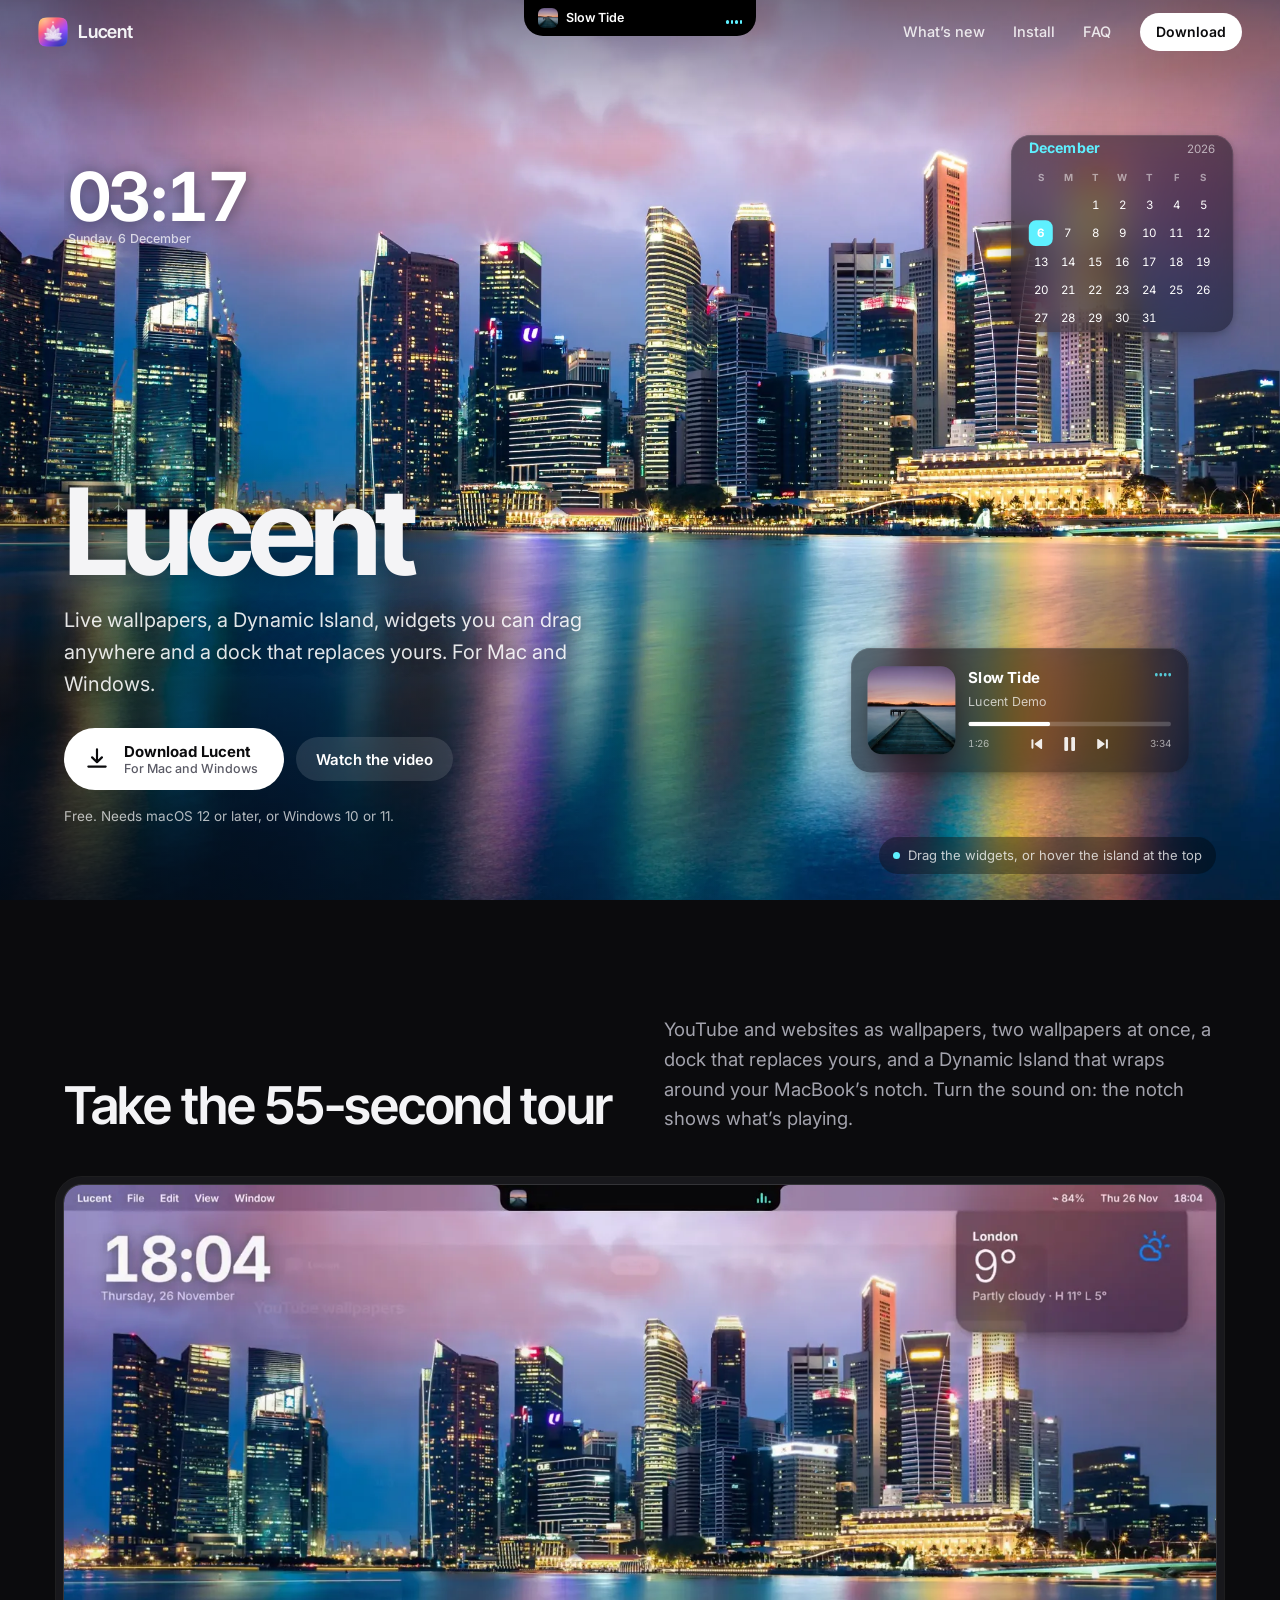
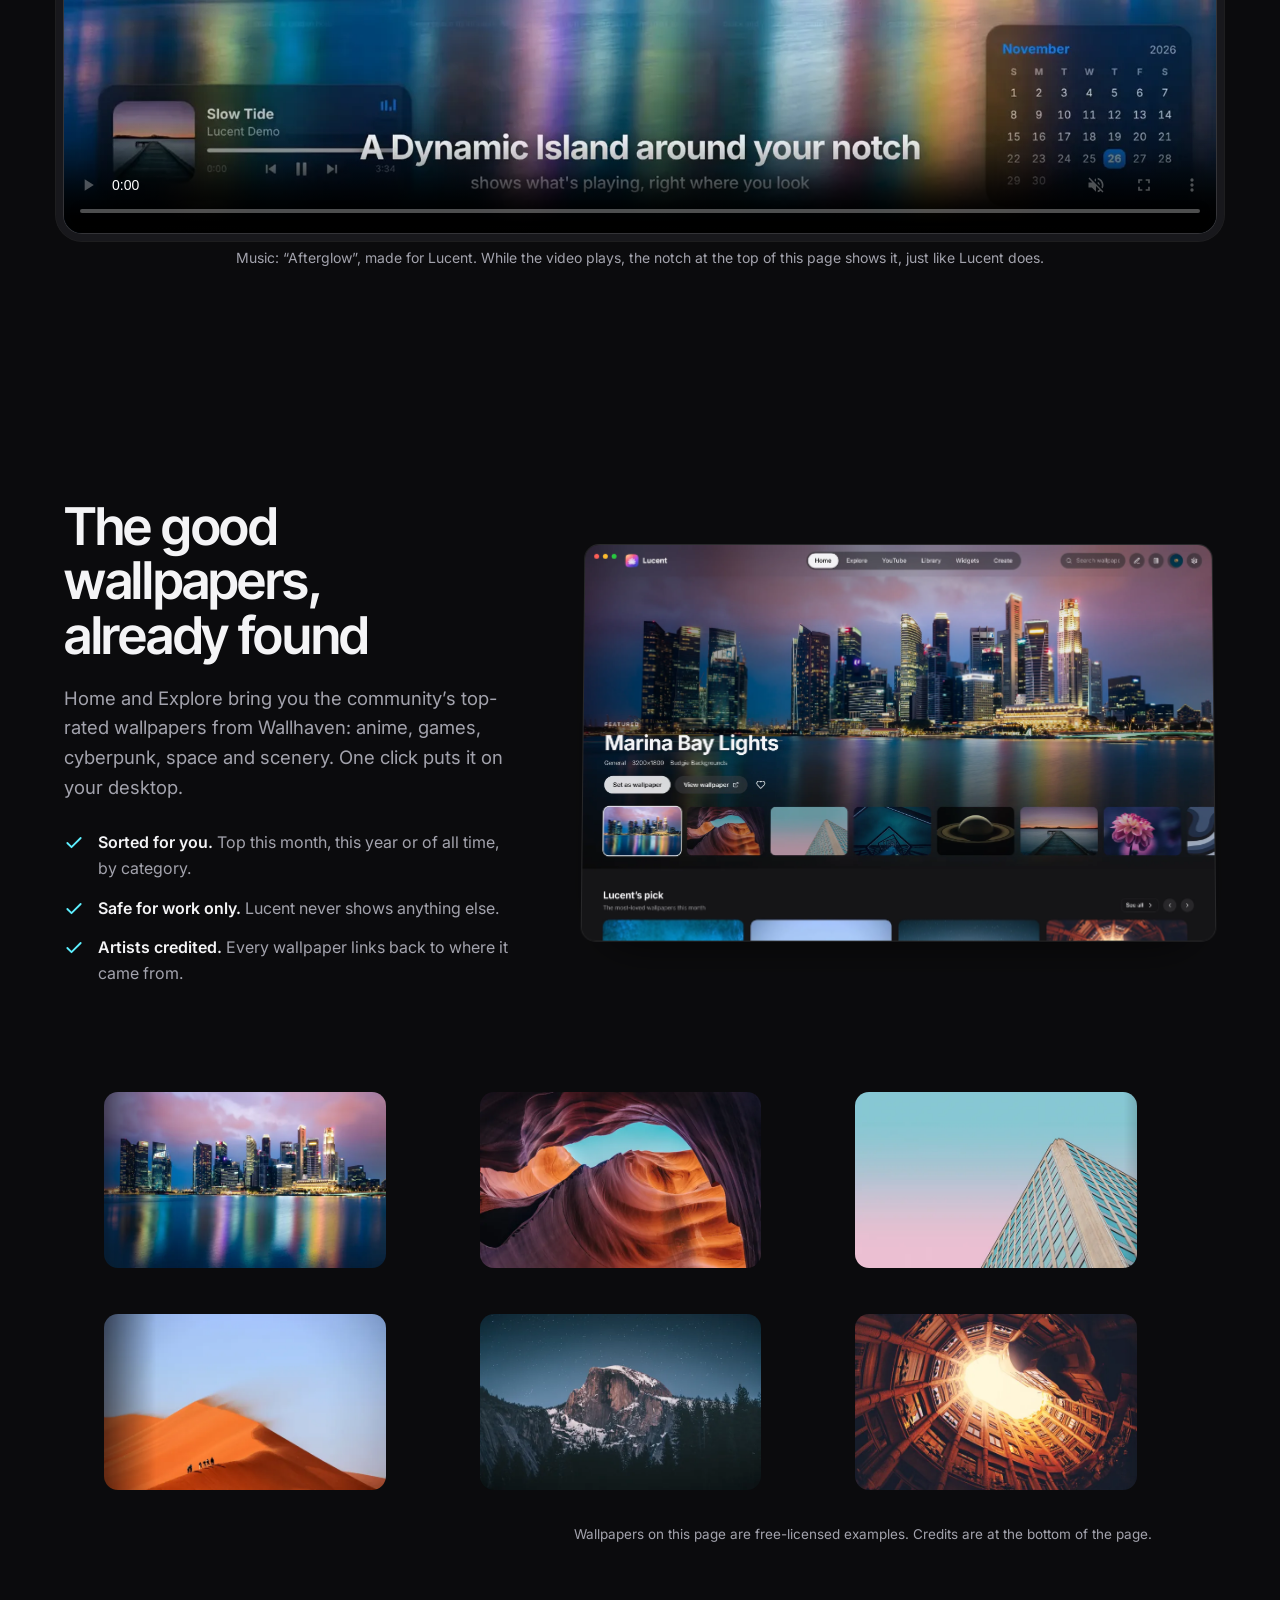
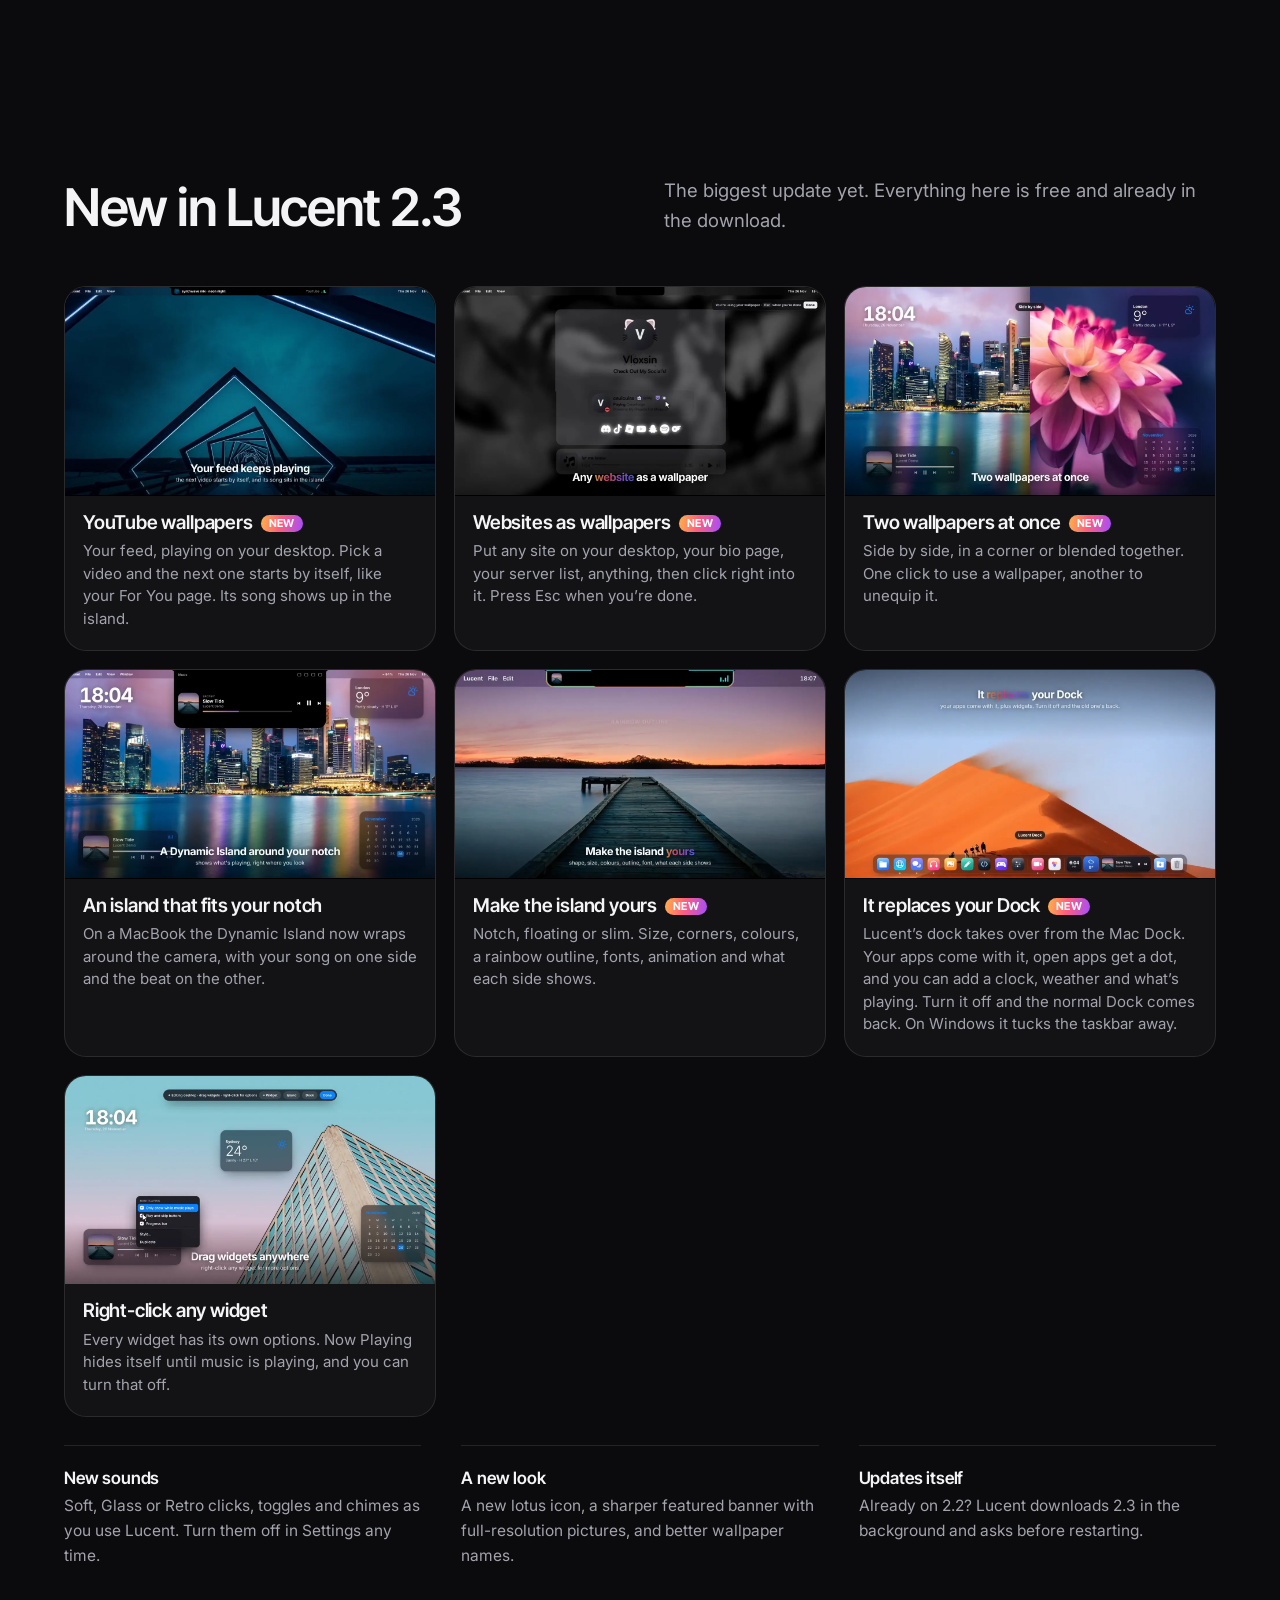
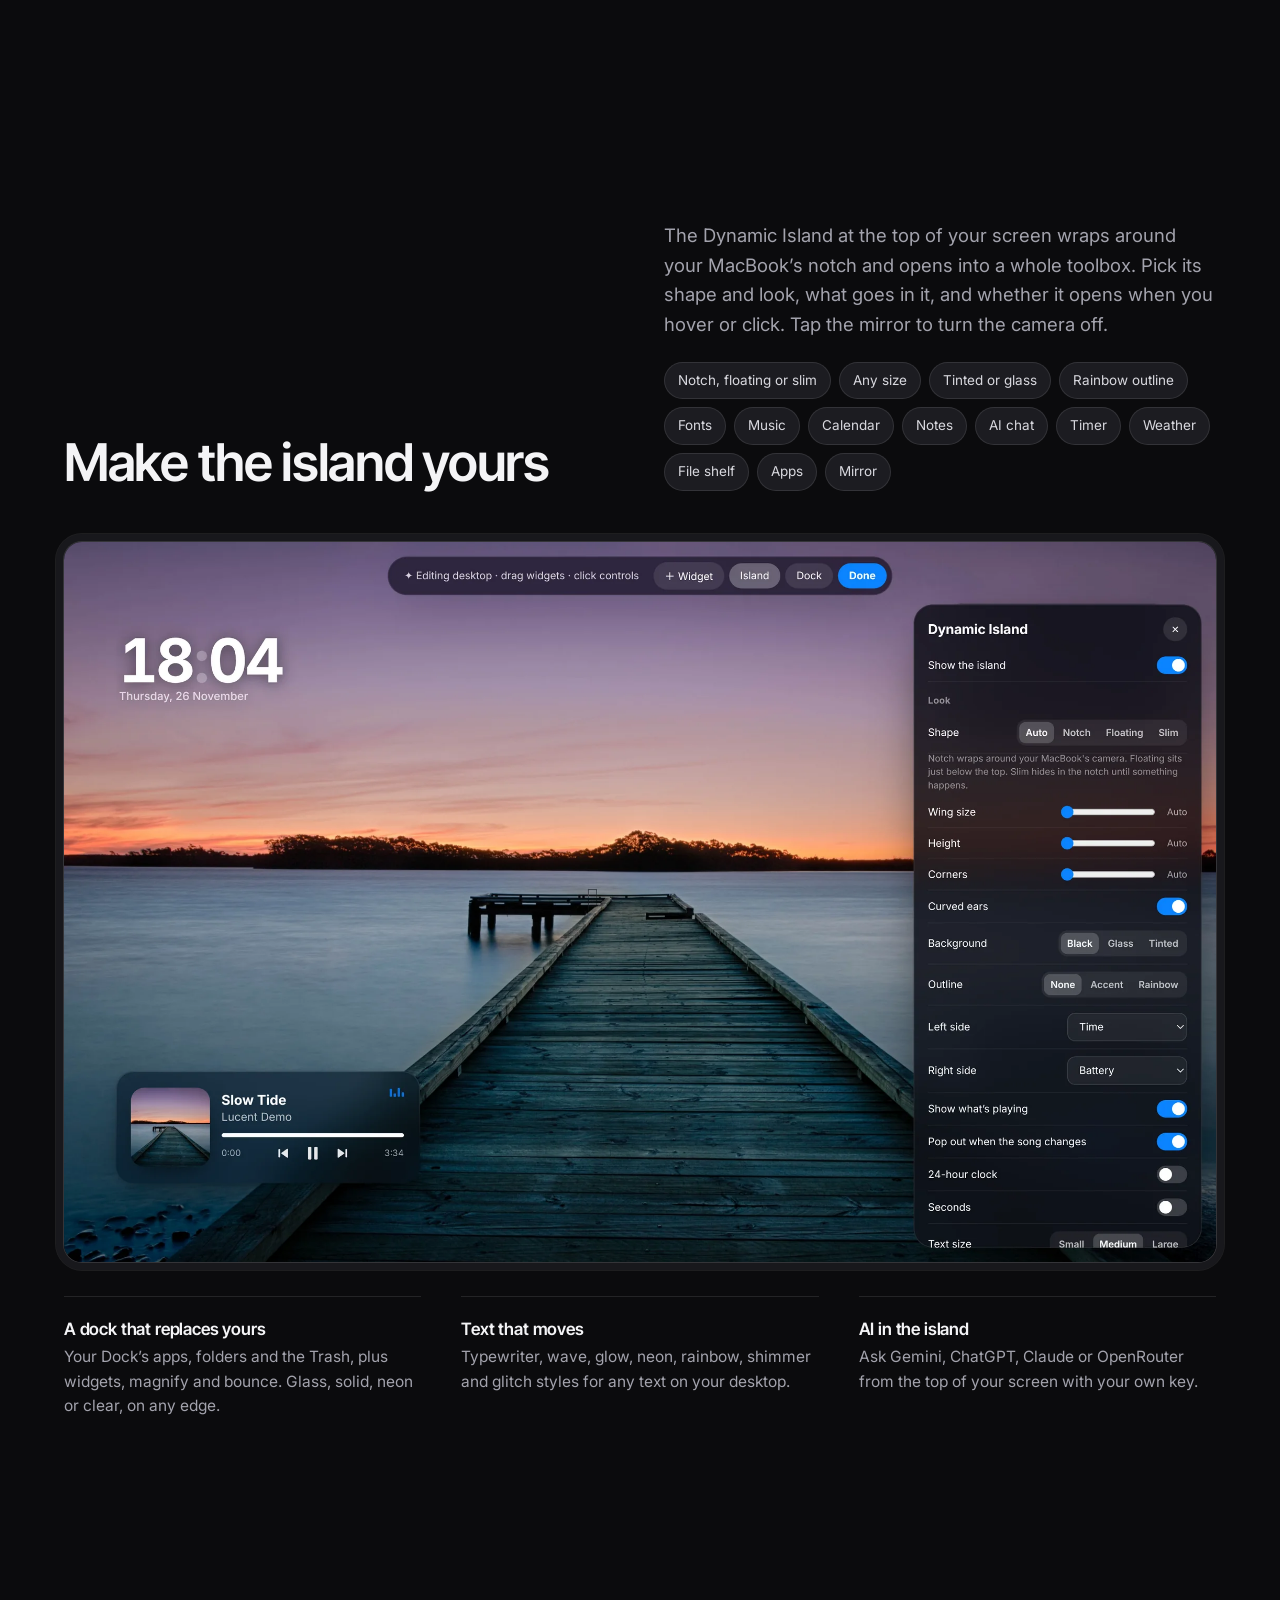
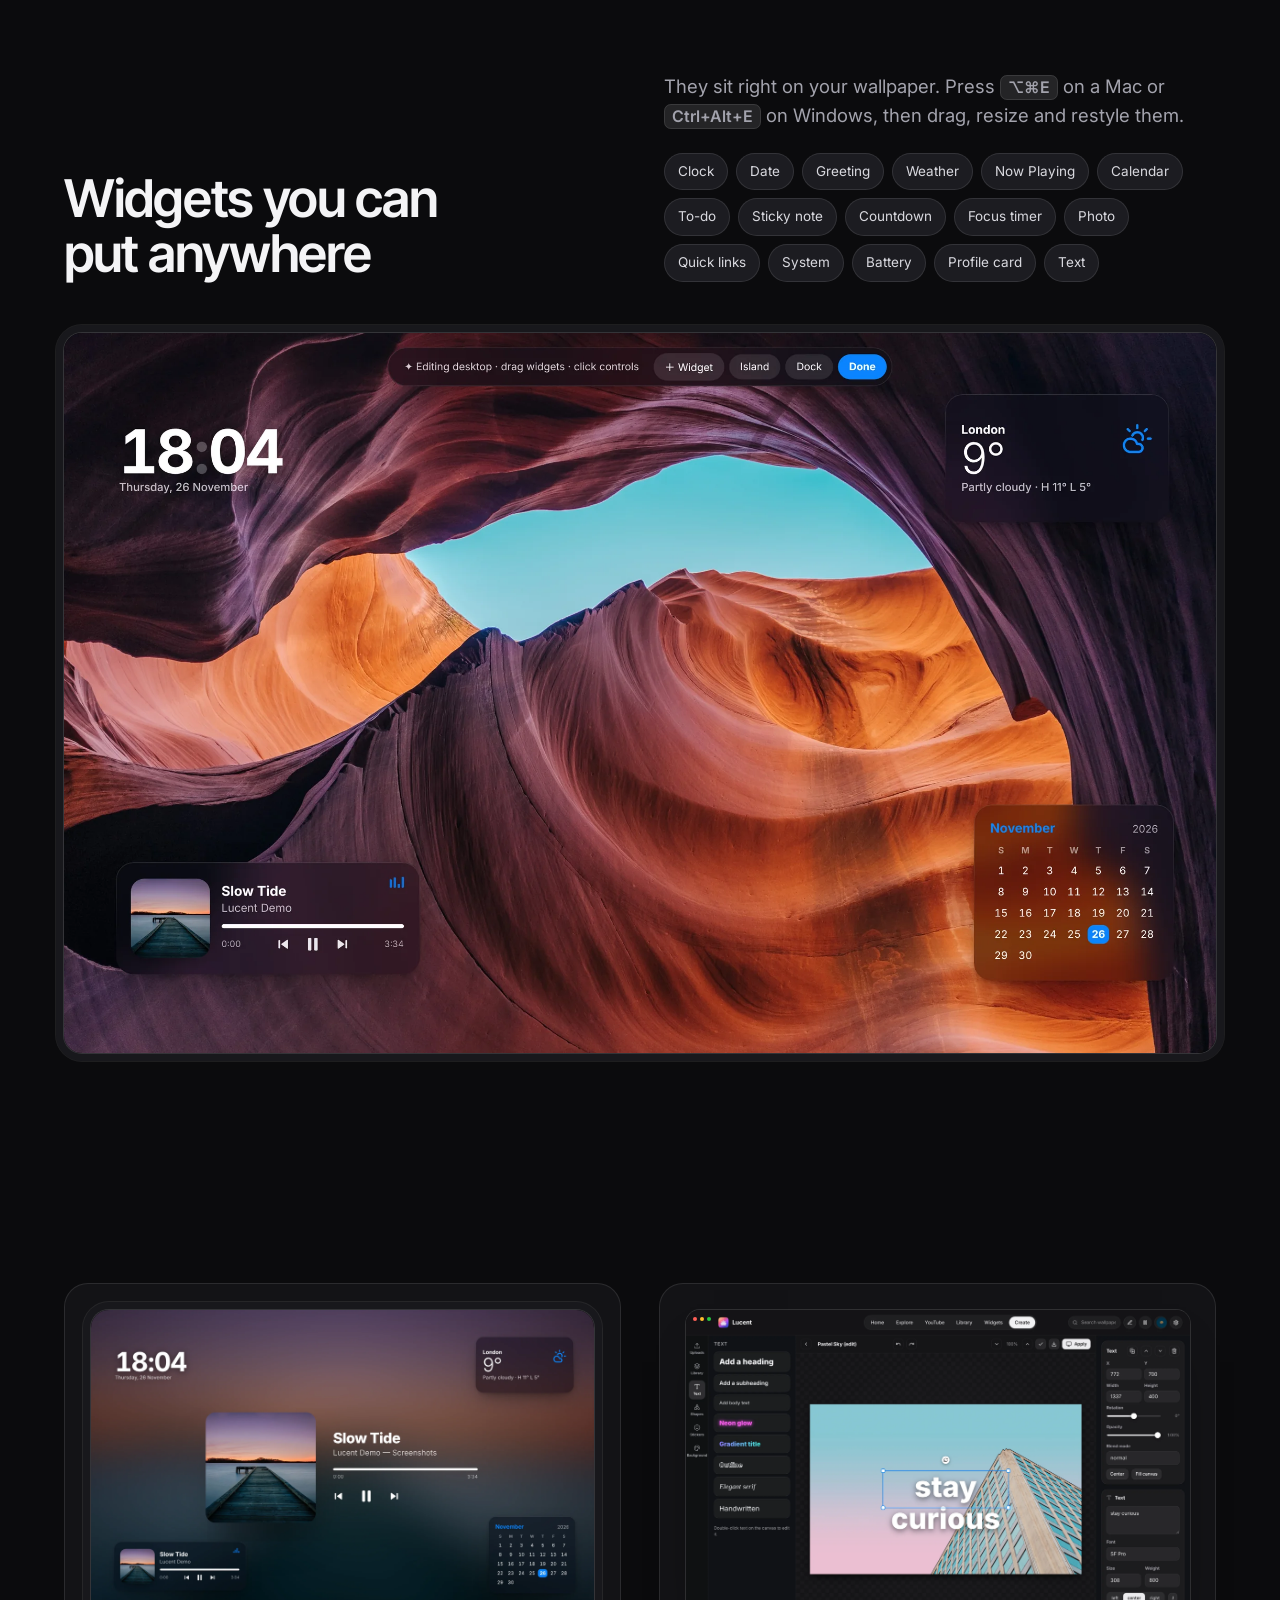
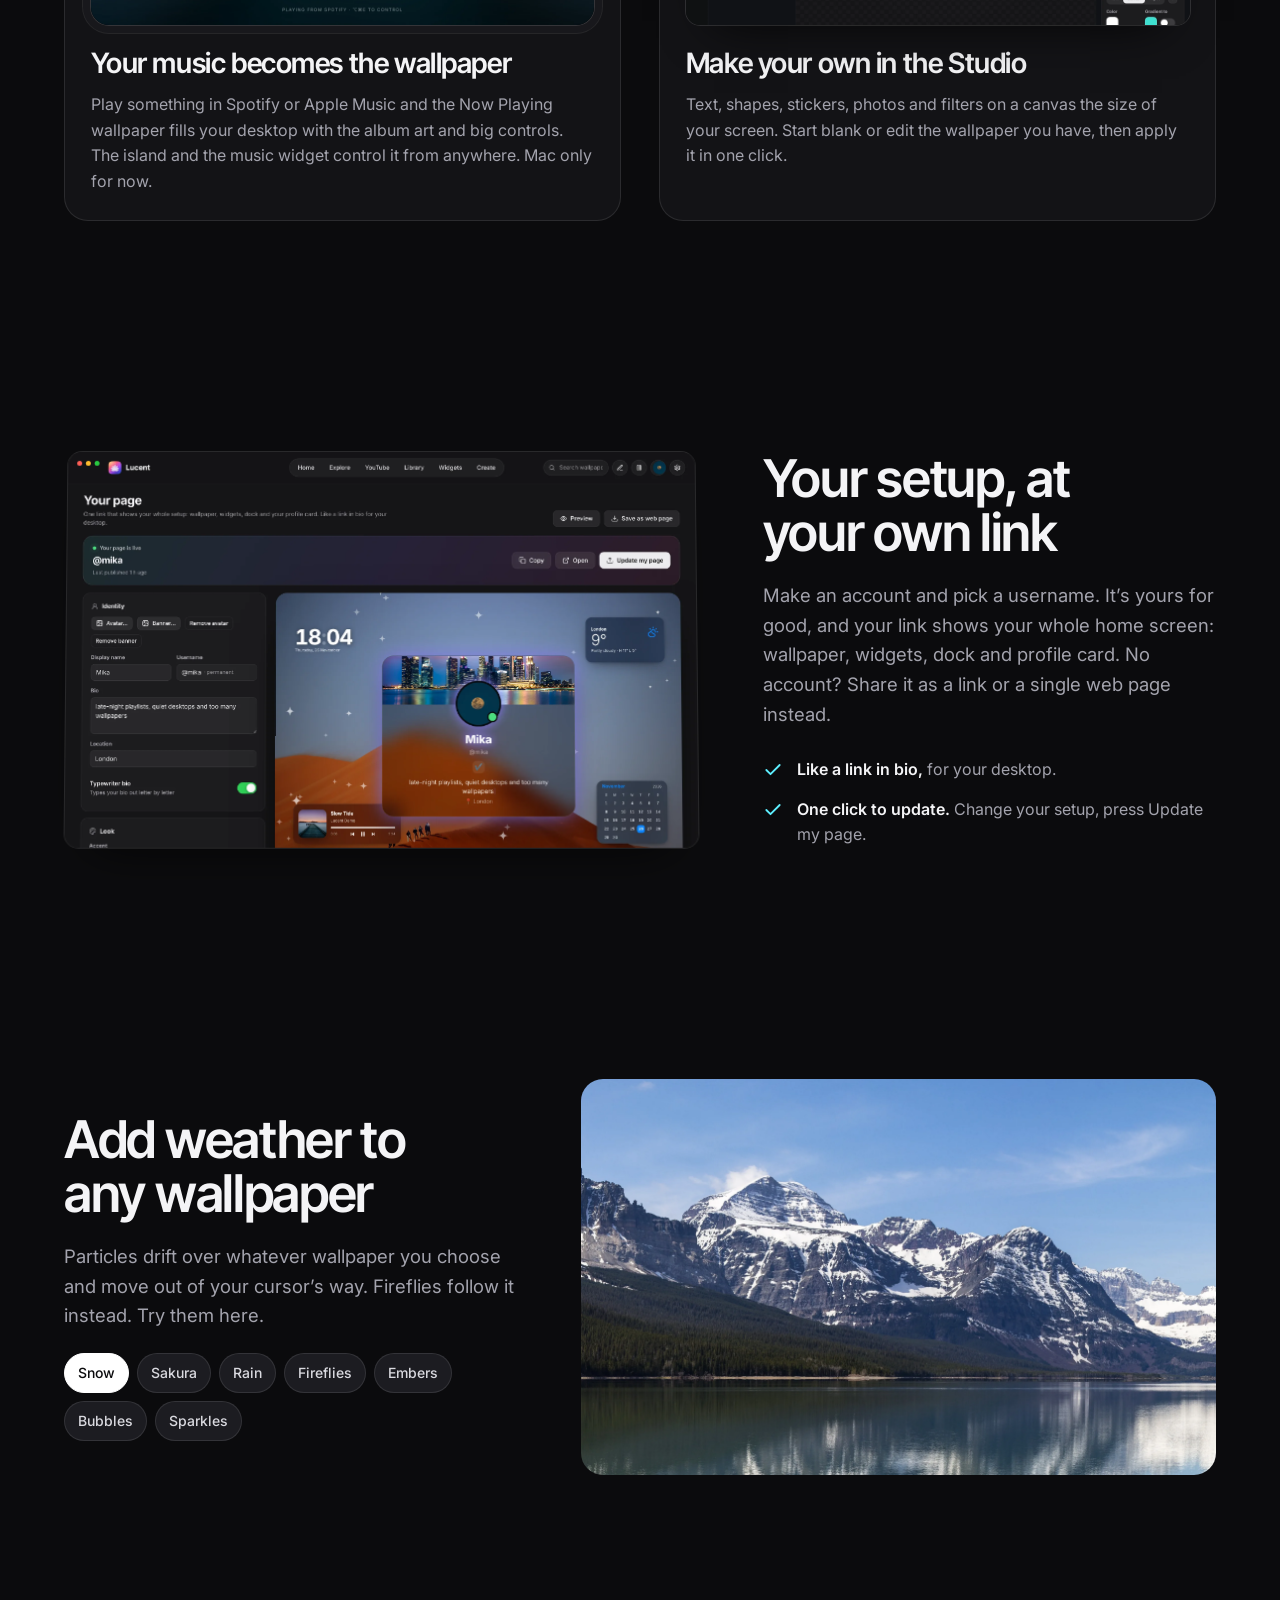
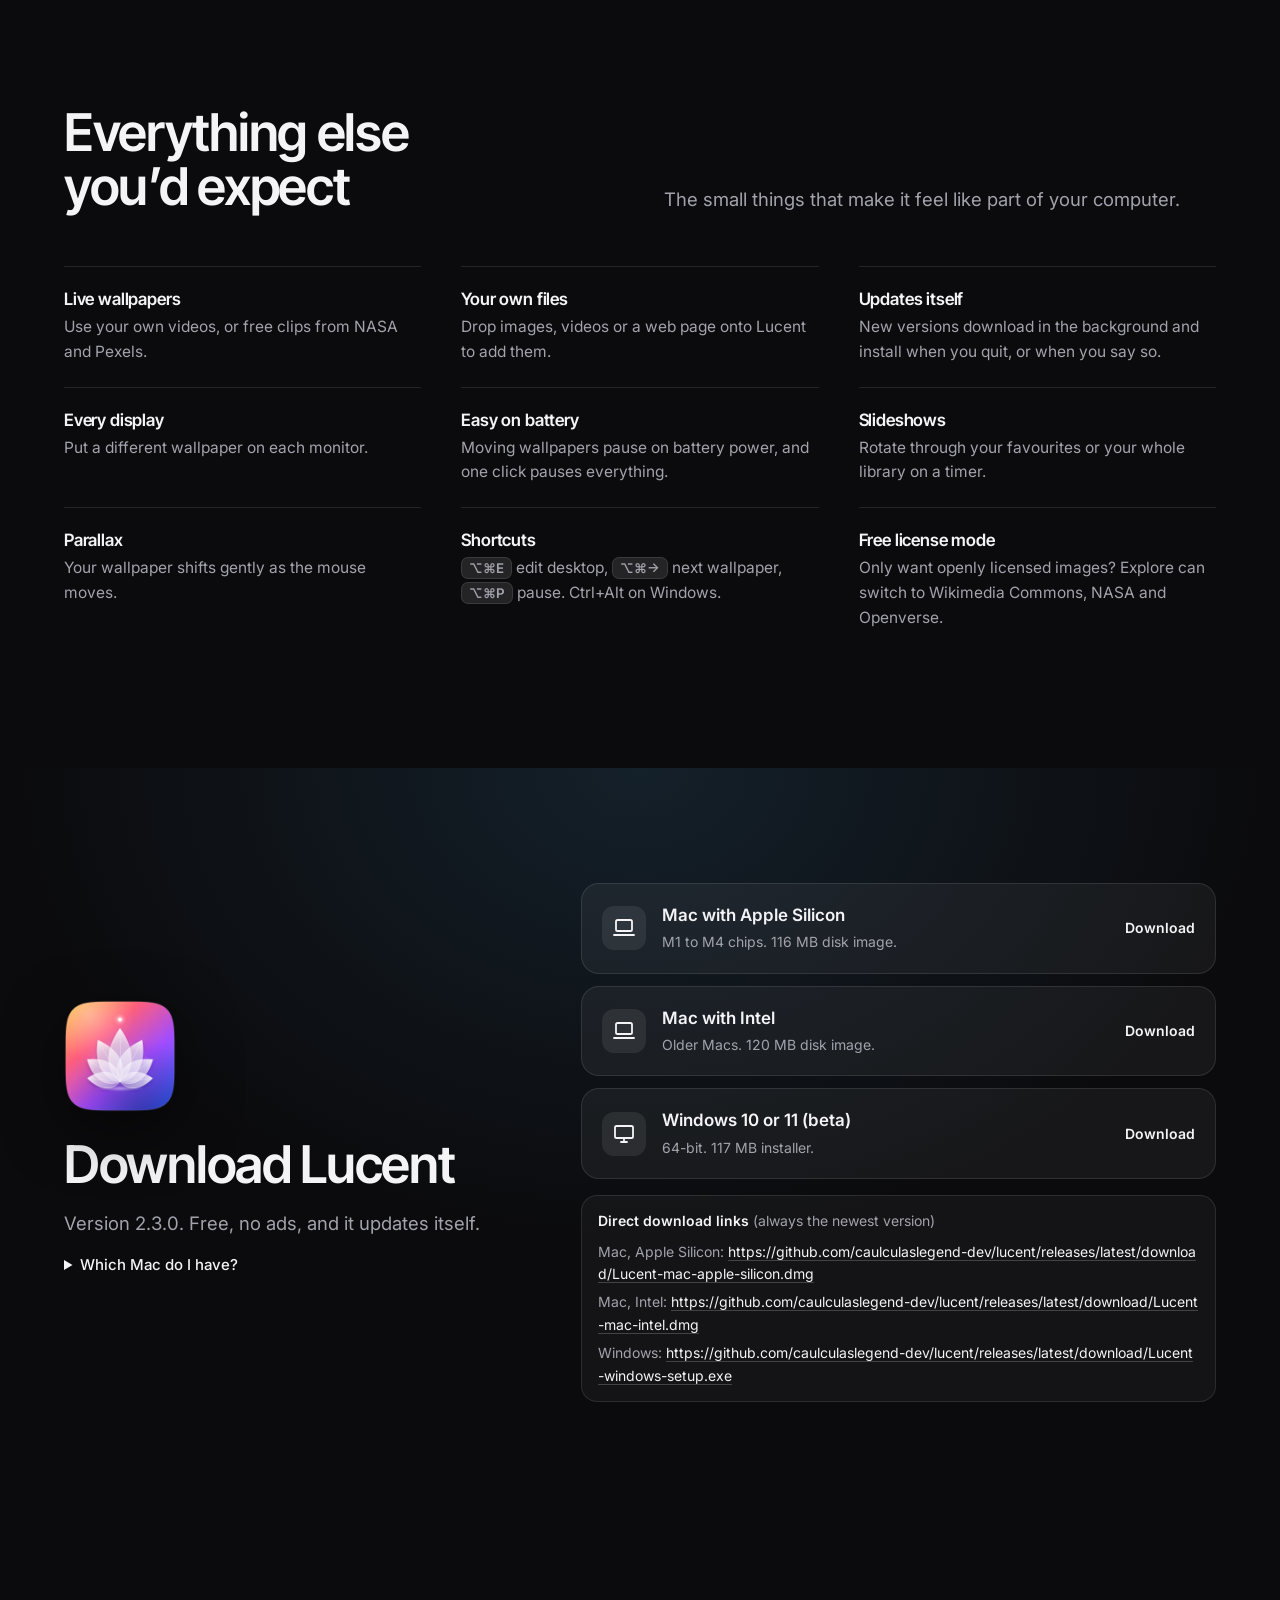
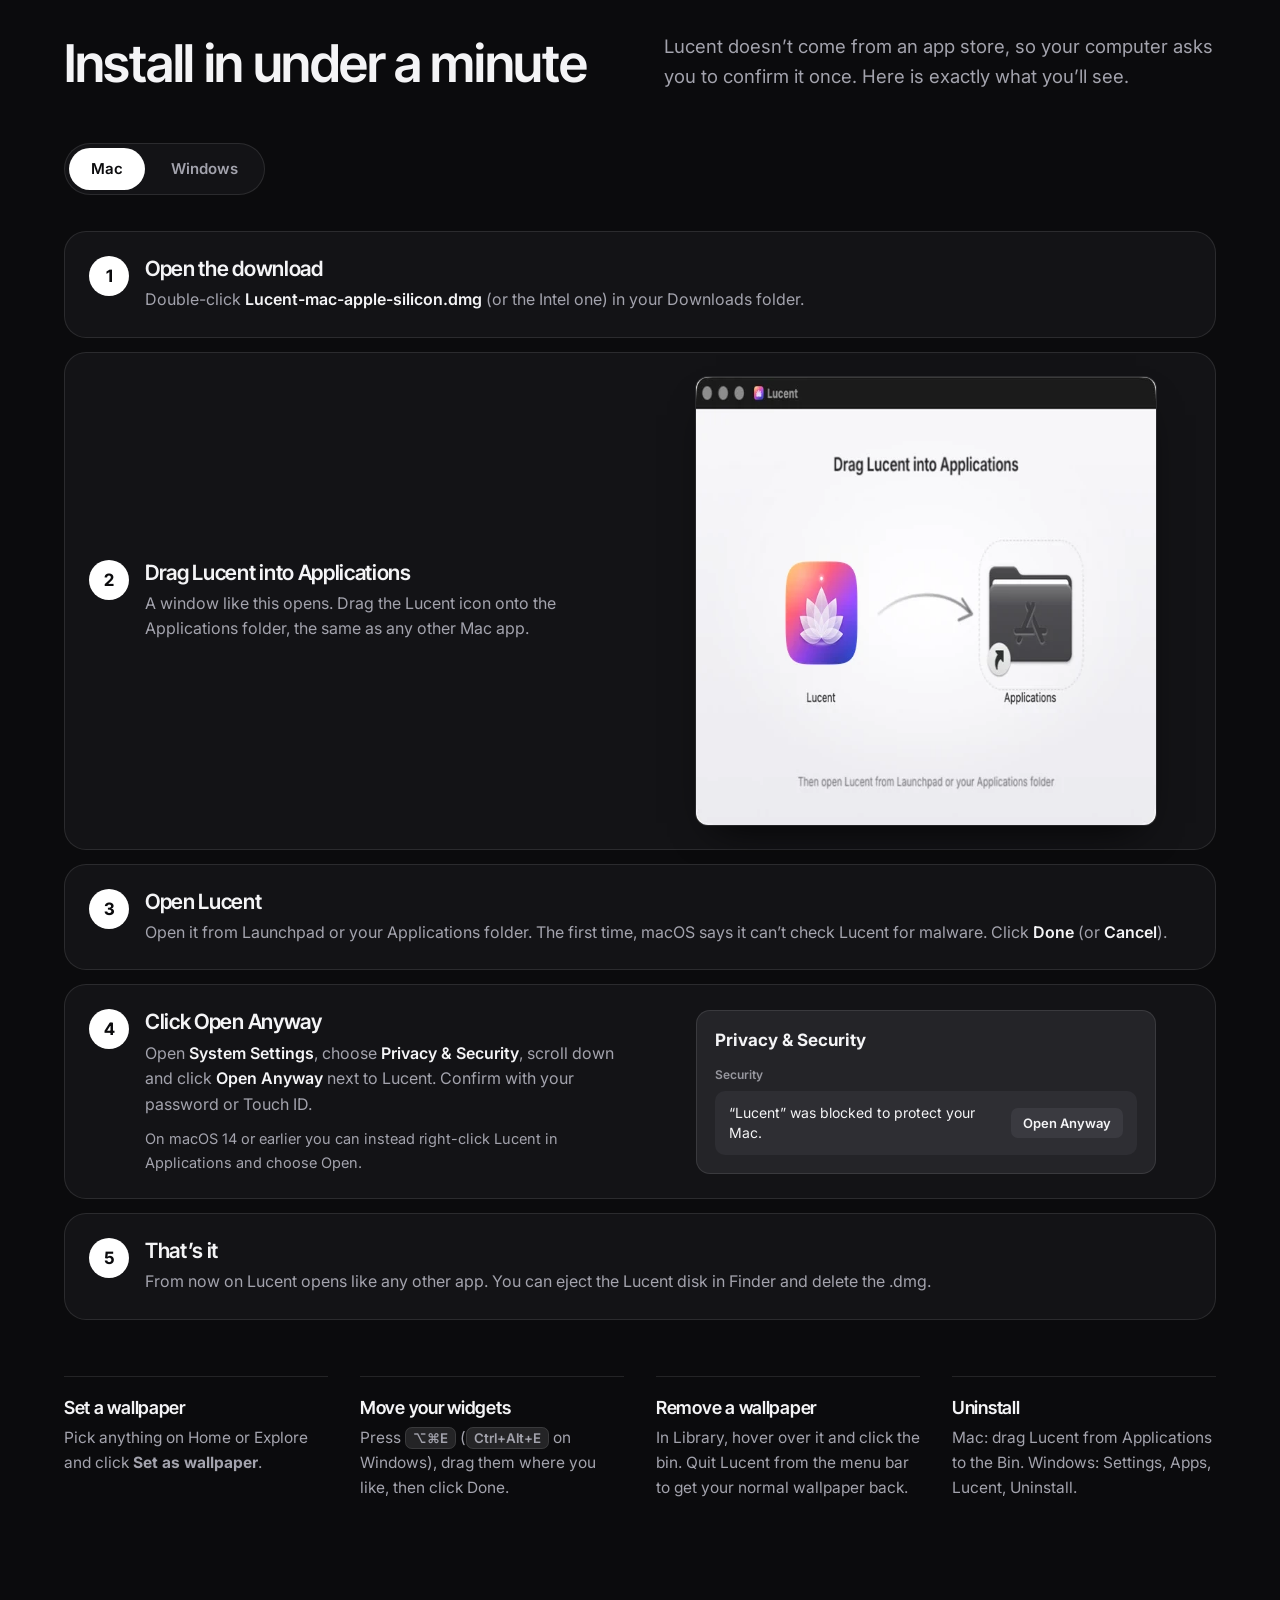
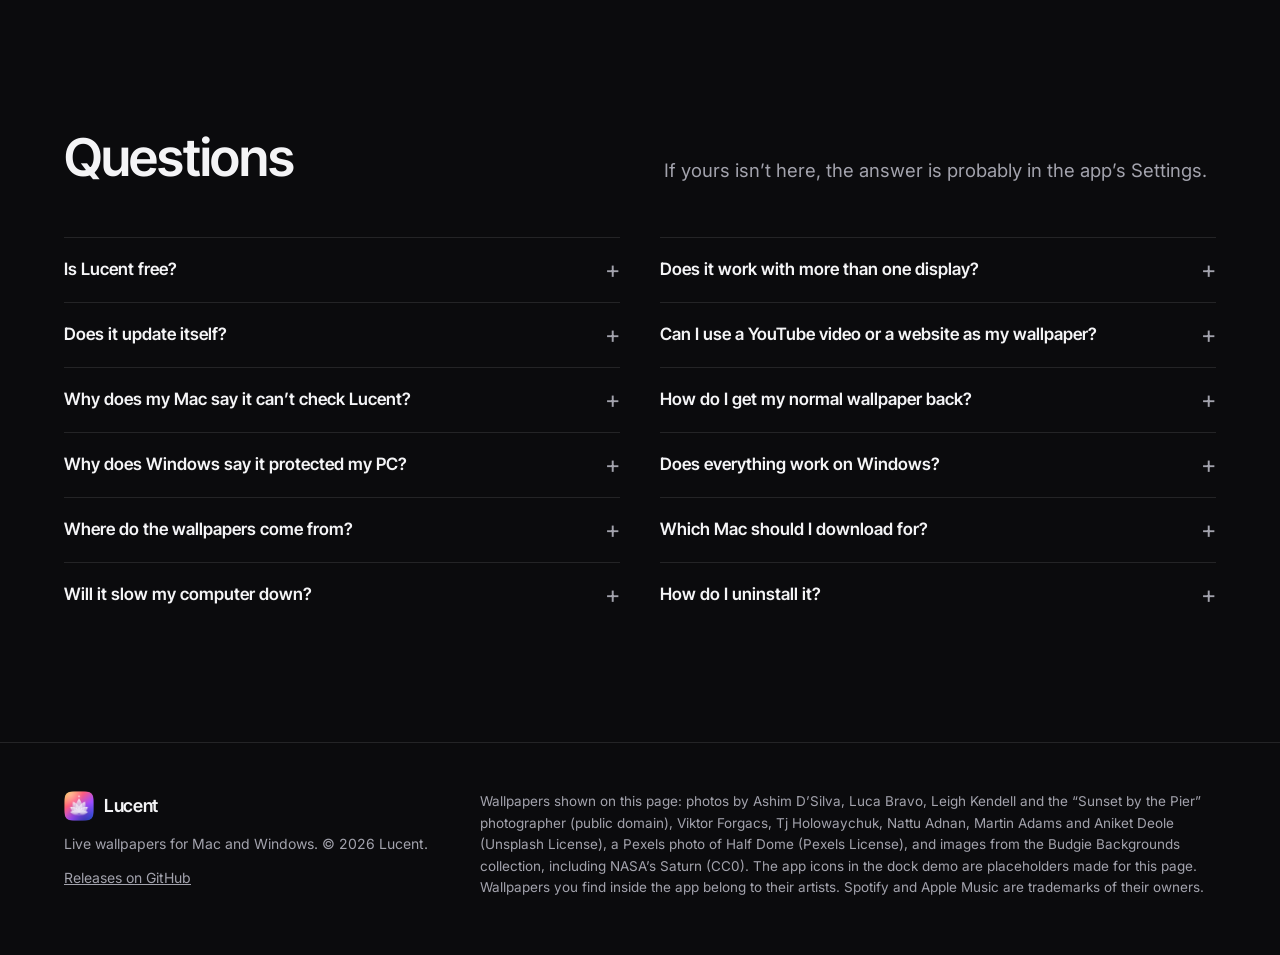
==== commit 37400e34: "Website refresh: new wallpapers, new screenshots and video, dock that replaces the Mac Dock, fixed d" ====
--- a/index.html
+++ b/index.html
@@ -333,13 +333,13 @@
 .dlm .again{display:block;padding:0 22px 18px;color:var(--dim);font-size:13.5px}
 .dlm .again a{color:var(--ink)}
 .alert{border-radius:16px;padding:20px 20px 16px;background:#2a2a2e;border:1px solid rgba(255,255,255,.12);text-align:center;font-family:-apple-system,"SF Pro Text",Inter,system-ui,sans-serif;font-size:13.5px;line-height:1.45}
-.alert img{width:56px;height:56px;margin-bottom:8px}
+.dlm .fig .alert img,.alert img{width:56px;height:56px;margin-bottom:8px;border-radius:0;box-shadow:none;object-fit:contain}
 .alert b{display:block;font-size:15px;margin-bottom:6px}
 .alert .bt{display:grid;grid-template-columns:1fr 1fr;gap:8px;margin-top:14px}
 .alert .bt span{padding:7px;border-radius:8px;background:rgba(255,255,255,.1);font-weight:600}
 .alert .bt span.blue{background:#0a84ff}
 .dlrow{display:flex;align-items:center;gap:12px;padding:14px;border-radius:14px;background:#242428;border:1px solid rgba(255,255,255,.1);font-family:-apple-system,"SF Pro Text",Inter,system-ui,sans-serif;font-size:14px}
-.dlrow img{width:40px;height:40px}
+.dlm .fig .dlrow img,.dlrow img{width:40px;height:40px;flex:none;border-radius:0;box-shadow:none;object-fit:contain}
 .dlrow small{display:block;color:#98989f}
 @media (max-width:700px){.dlm .stage{grid-template-columns:1fr}.vnotch.on{width:92%}}
 </style>
@@ -354,7 +354,7 @@
 
 <div class="vnotch" id="vNotch" aria-hidden="true"><i class="vart"></i><span class="vt"><b id="vTitle">Afterglow</b> <small>· Lucent Originals</small></span><span class="veq"><i></i><i></i><i></i><i></i></span><span class="vp"><i id="vProg"></i></span></div>
 <section class="hero" id="top" aria-label="A live Lucent desktop">
-  <div class="wall" id="wallA" style="background-image:url('assets/walls/ice-cave-full.webp')"></div>
+  <div class="wall" id="wallA" style="background-image:url('assets/walls/city-full.webp')"></div>
   <div class="wall off" id="wallB"></div>
   <div class="shade"></div>
   <div id="wl"></div>
@@ -383,7 +383,7 @@
 
   <div class="hero-copy">
     <h1>Lucent</h1>
-    <p class="lede">Live wallpapers, widgets you can drag anywhere and a Dynamic Island, for Mac and Windows.</p>
+    <p class="lede">Live wallpapers, a Dynamic Island, widgets you can drag anywhere and a dock that replaces yours. For Mac and Windows.</p>
     <div class="ctas">
       <a class="btn big" href="#download" data-dl="auto" id="heroDl"><svg viewBox="0 0 24 24" fill="none" stroke="currentColor" stroke-width="2" stroke-linecap="round" stroke-linejoin="round"><path d="M12 3v12m0 0-4.5-4.5M12 15l4.5-4.5M4 19h16"/></svg><span class="t"><b id="heroDlT">Download Lucent</b><small id="heroDlS">For Mac and Windows</small></span></a>
       <a class="btn ghost" href="#video">Watch the video</a>
@@ -395,7 +395,7 @@
 
 <section class="band" id="video">
   <div class="wrap">
-    <div class="sec-head"><h2>Take the 55-second tour</h2><p class="lede">YouTube and websites as wallpapers, two wallpapers at once, a dock with widgets, and a Dynamic Island that wraps around your MacBook’s notch. Turn the sound on: the notch shows what’s playing.</p></div>
+    <div class="sec-head"><h2>Take the 55-second tour</h2><p class="lede">YouTube and websites as wallpapers, two wallpapers at once, a dock that replaces yours, and a Dynamic Island that wraps around your MacBook’s notch. Turn the sound on: the notch shows what’s playing.</p></div>
     <div class="screen tilt vwrap"><video id="promo" src="assets/lucent-promo.mp4" poster="assets/video-poster.webp" muted loop playsinline controls preload="metadata"></video></div>
     <p class="vsong" id="vSong">Music: “Afterglow”, made for Lucent. While the video plays, the notch at the top of this page shows it, just like Lucent does.</p>
   </div>
@@ -427,7 +427,7 @@
       <article class="feat"><video data-clip="assets/clips/two.mp4" poster="assets/clips/two.webp" muted loop playsinline preload="none"></video><div><h3>Two wallpapers at once<span class="new">NEW</span></h3><p>Side by side, in a corner or blended together. One click to use a wallpaper, another to unequip it.</p></div></article>
       <article class="feat"><video data-clip="assets/clips/notch.mp4" poster="assets/clips/notch.webp" muted loop playsinline preload="none"></video><div><h3>An island that fits your notch</h3><p>On a MacBook the Dynamic Island now wraps around the camera, with your song on one side and the beat on the other.</p></div></article>
       <article class="feat"><video data-clip="assets/clips/looks.mp4" poster="assets/clips/looks.webp" muted loop playsinline preload="none"></video><div><h3>Make the island yours<span class="new">NEW</span></h3><p>Notch, floating or slim. Size, corners, colours, a rainbow outline, fonts, animation and what each side shows.</p></div></article>
-      <article class="feat"><video data-clip="assets/clips/dock.mp4" poster="assets/clips/dock.webp" muted loop playsinline preload="none"></video><div><h3>Dock widgets<span class="new">NEW</span></h3><p>Clock, date, weather, battery, CPU, now playing and a next-wallpaper button, right in your dock. Right-click anything in it for options.</p></div></article>
+      <article class="feat"><video data-clip="assets/clips/dock.mp4" poster="assets/clips/dock.webp" muted loop playsinline preload="none"></video><div><h3>It replaces your Dock<span class="new">NEW</span></h3><p>Lucent’s dock takes over from the Mac Dock. Your apps come with it, open apps get a dot, and you can add a clock, weather and what’s playing. Turn it off and the normal Dock comes back. On Windows it tucks the taskbar away.</p></div></article>
       <article class="feat"><video data-clip="assets/clips/widgets.mp4" poster="assets/clips/widgets.webp" muted loop playsinline preload="none"></video><div><h3>Right-click any widget</h3><p>Every widget has its own options. Now Playing hides itself until music is playing, and you can turn that off.</p></div></article>
     </div>
     <dl class="more three" style="margin-top:28px">
@@ -449,7 +449,7 @@
     </div>
     <figure class="screen tilt"><img src="assets/shots/island.webp" alt="Edit Desktop with the Dynamic Island settings: modules you can switch on and reorder" width="2200" height="1375" loading="lazy"></figure>
     <dl class="more three">
-      <div><dt>Your own dock</dt><dd>Apps, folders, websites and widgets with magnify and bounce. Dots under open apps. Glass, solid, neon or clear, on any edge.</dd></div>
+      <div><dt>A dock that replaces yours</dt><dd>Your Dock’s apps, folders and the Trash, plus widgets, magnify and bounce. Glass, solid, neon or clear, on any edge.</dd></div>
       <div><dt>Text that moves</dt><dd>Typewriter, wave, glow, neon, rainbow, shimmer and glitch styles for any text on your desktop.</dd></div>
       <div><dt>AI in the island</dt><dd>Ask Gemini, ChatGPT, Claude or OpenRouter from the top of your screen with your own key.</dd></div>
     </dl>
@@ -505,7 +505,7 @@
       <p class="lede">Particles drift over whatever wallpaper you choose and move out of your cursor’s way. Fireflies follow it instead. Try them here.</p>
       <div class="chips" id="fxChips" role="group" aria-label="Effect"></div>
     </div>
-    <div class="fxbox" id="fxBox"><img src="assets/walls/lake-full.webp" alt="" loading="lazy"><canvas id="fxDemo"></canvas></div>
+    <div class="fxbox" id="fxBox"><img src="assets/walls/sherburne-full.webp" alt="" loading="lazy"><canvas id="fxDemo"></canvas></div>
   </div>
 </section>
 
@@ -612,7 +612,7 @@
 <footer class="foot">
   <div class="wrap">
     <div><a class="brand" href="#top"><img src="assets/icon-64.png" alt="" width="30" height="30"><span>Lucent</span></a><p>Live wallpapers for Mac and Windows. © 2026 Lucent.</p><p id="ghLink" hidden><a href="#">Releases on GitHub</a></p></div>
-    <p class="credits">Wallpapers shown on this page come from the Pop!_OS wallpaper collection: illustrations by Nick Nazzaro and Kate Hazen for System76, licensed CC BY-SA 4.0; photos by NASA, SpaceX, Ahmadreza Sajadi, Benjamin Voros, Jad Limcaco, Jared Evans, Jasper van der Meij, Ricardo Gomez Angel, Sean Afnan, Tim McCartney and Tony Webster via Unsplash, public domain. Wallpapers you find inside the app belong to their artists. Spotify and Apple Music are trademarks of their owners.</p>
+    <p class="credits">Wallpapers shown on this page: photos by Ashim D’Silva, Luca Bravo, Leigh Kendell and the “Sunset by the Pier” photographer (public domain), Viktor Forgacs, Tj Holowaychuk, Nattu Adnan, Martin Adams and Aniket Deole (Unsplash License), a Pexels photo of Half Dome (Pexels License), and images from the Budgie Backgrounds collection, including NASA’s Saturn (CC0). The app icons in the dock demo are placeholders made for this page. Wallpapers you find inside the app belong to their artists. Spotify and Apple Music are trademarks of their owners.</p>
   </div>
 </footer>
 
@@ -741,7 +741,7 @@
   addEventListener('scroll', onScroll, { passive: true }); onScroll();
 
   // ---- hero wallpapers + parallax
-  const WALLS = ['ice-cave', 'space-blue', 'lake', 'tunnel', 'nebula'].map((k) => `assets/walls/${k}-full.webp`);
+  const WALLS = ['city', 'antelope', 'pastel', 'trestle', 'pier'].map((k) => `assets/walls/${k}-full.webp`);
   let wi = 0; let front = $('#wallA'); let back = $('#wallB');
   function nextWall() {
     wi = (wi + 1) % WALLS.length;
@@ -759,9 +759,9 @@
 
   // ---- music (shared by the island and the Now Playing widget)
   const TRACKS = [
-    { title: 'Slow Tide', artist: 'Lucent Demo', art: 'assets/walls/lake.webp', duration: 214 },
-    { title: 'Glass Room', artist: 'Lucent Demo', art: 'assets/walls/jellyfish.webp', duration: 187 },
-    { title: 'Night Drive', artist: 'Lucent Demo', art: 'assets/walls/tunnel.webp', duration: 236 }
+    { title: 'Slow Tide', artist: 'Lucent Demo', art: 'assets/walls/pier.webp', duration: 214 },
+    { title: 'Pink Haze', artist: 'Lucent Demo', art: 'assets/walls/dahlia.webp', duration: 187 },
+    { title: 'Night Drive', artist: 'Lucent Demo', art: 'assets/walls/trestle.webp', duration: 236 }
   ];
   let ti = 0; let playing = true; let pos = 83; let at = Date.now();
   const position = () => Math.min(TRACKS[ti].duration, playing ? pos + (Date.now() - at) / 1000 : pos);
@@ -872,11 +872,11 @@
 
   // ---- wallpaper marquee
   const WP = [
-    ['ice-cave', 'Ice Cave', 'Nick Nazzaro'], ['nebula', 'Nebula Clouds', 'NASA'], ['lake', 'Mountain Lake', 'Sean Afnan'], ['space-blue', 'Observation Deck', 'Nick Nazzaro'],
-    ['monument', 'Monument Valley', 'Jasper van der Meij'], ['tunnel', 'Neon Tunnel', 'Tony Webster'], ['underwater', 'Underwater', 'Nick Nazzaro'], ['earth-night', 'City Lights from Orbit', 'NASA'],
-    ['desert', 'Desert Outpost', 'Nick Nazzaro'], ['bubble', 'Bubble Nebula', 'NASA'], ['jungle-green', 'Jungle', 'Nick Nazzaro'], ['star-trails', 'Star Trails', 'Ahmadreza Sajadi'],
-    ['peaks', 'Snowy Peaks', 'Benjamin Voros'], ['canyon', 'Canyon at Dusk', 'Jad Limcaco'], ['planets', 'Planets', 'Kate Hazen'], ['jellyfish', 'Jellyfish', 'Unsplash'],
-    ['teal', 'Teal Scales', 'Ricardo Gomez Angel'], ['dunes', 'Dunes', 'Jared Evans'], ['dragon', 'Dragon over Earth', 'SpaceX'], ['full-moon', 'Full Moon', 'Tim McCartney']
+    ['city', 'Marina Bay Lights', 'Budgie Backgrounds'], ['antelope', 'Antelope Canyon', "Ashim D'Silva"], ['pastel', 'Pastel Sky', 'Viktor Forgacs'], ['trestle', 'Neon Bridge', 'Budgie Backgrounds'],
+    ['saturn', 'Saturn', 'NASA'], ['pier', 'Pier at Sunset', 'Unsplash'], ['dahlia', 'Pink Dahlia', 'Tj Holowaychuk'], ['waves', 'Midnight Waves', 'Budgie Backgrounds'],
+    ['alpenglow', 'Alpenglow', 'Luca Bravo'], ['ocean', 'Ocean from Above', 'Nattu Adnan'], ['red-dune', 'Red Dune', 'Budgie Backgrounds'], ['halfdome', 'Half Dome at Dusk', 'Pexels'],
+    ['casa', 'Golden Courtyard', 'Budgie Backgrounds'], ['beacon', 'City Sunrise', 'Budgie Backgrounds'], ['valley-mid', 'Midnight Valley', 'Budgie Backgrounds'], ['sherburne', 'Glacier Lake', 'Budgie Backgrounds'],
+    ['petals', 'Golden Petals', 'Martin Adams'], ['great-wave', 'Great Wave', 'Budgie Backgrounds'], ['tulips', 'Tulips', 'Leigh Kendell'], ['spiral', 'Spiral', 'Budgie Backgrounds']
   ];
   const card = ([k, t, a]) => `<figure class="mt"><img src="assets/walls/${k}.webp" alt="${t}" decoding="async" width="640" height="400"><figcaption>${t}<span>${a}</span></figcaption></figure>`;
   const half = (list) => { const h = list.map(card).join(''); return h + h.replace(/alt="[^"]*"/g, 'alt="" aria-hidden="true"'); };
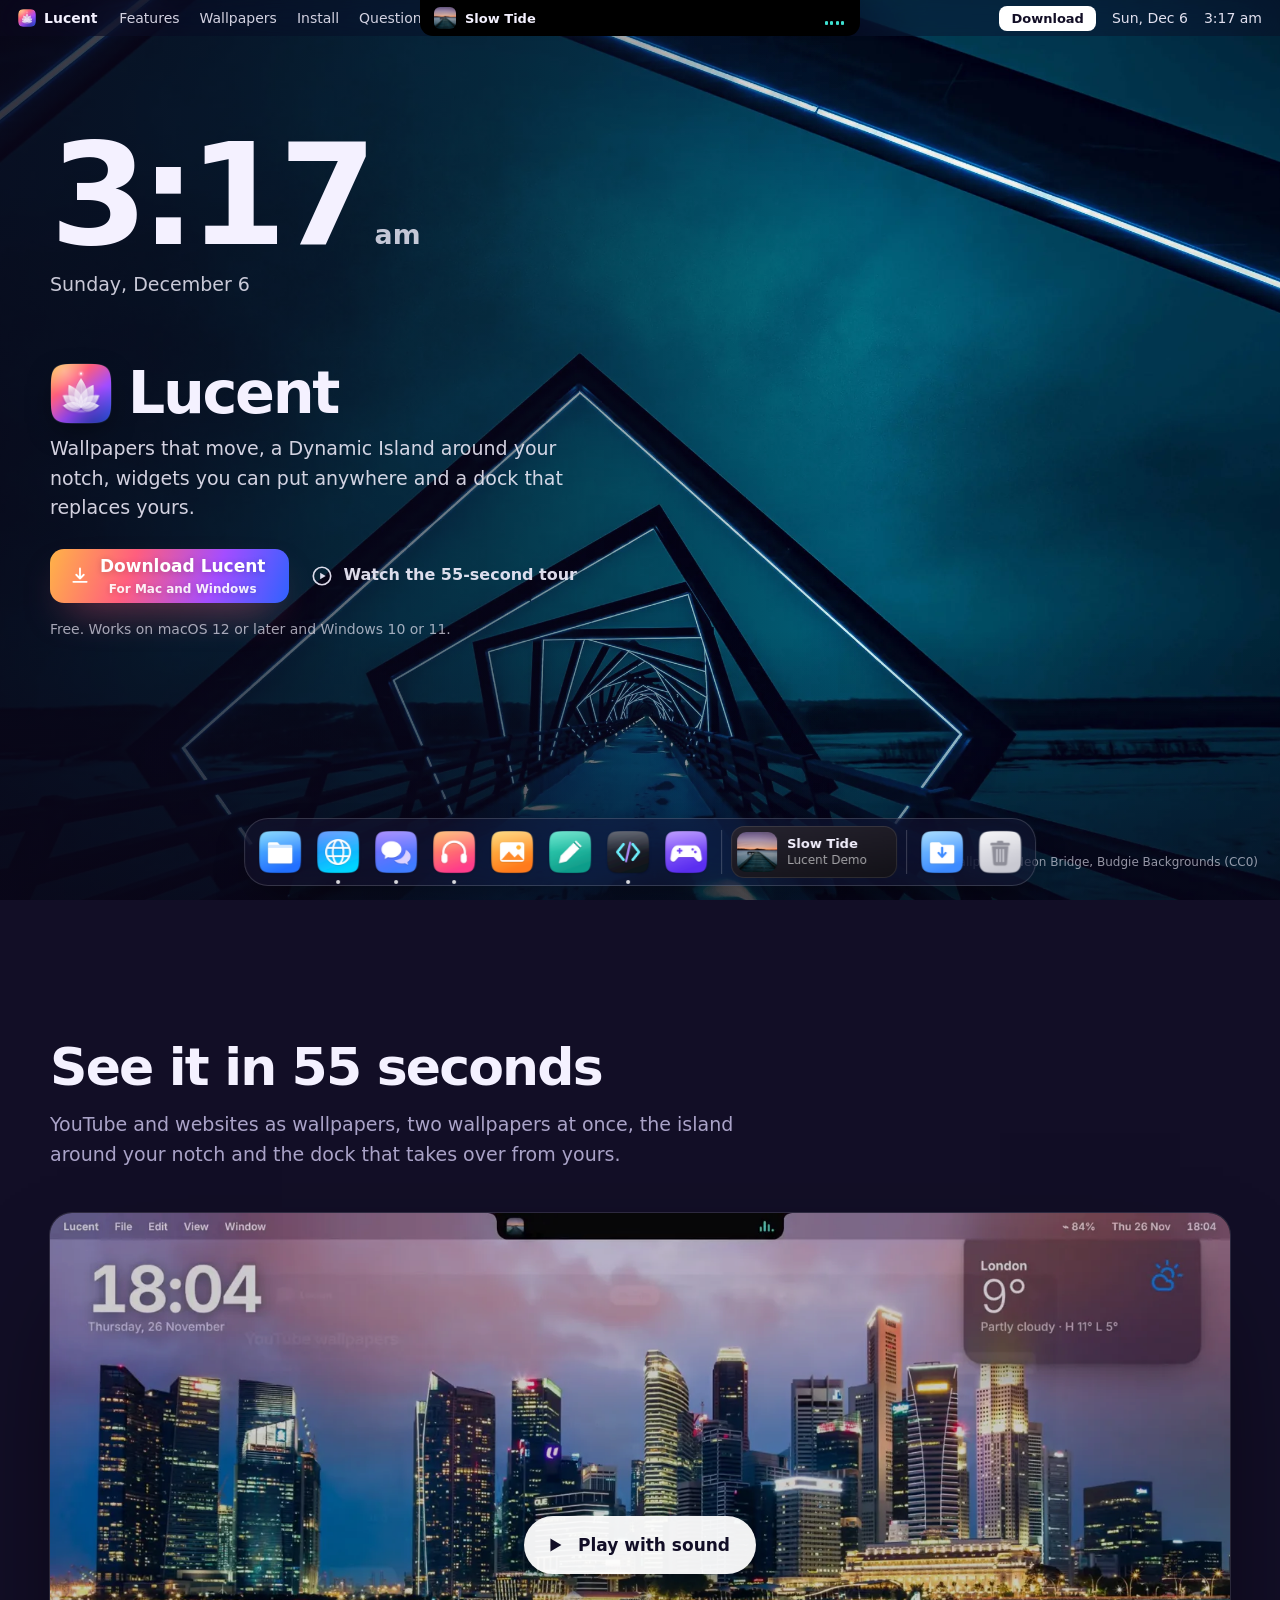
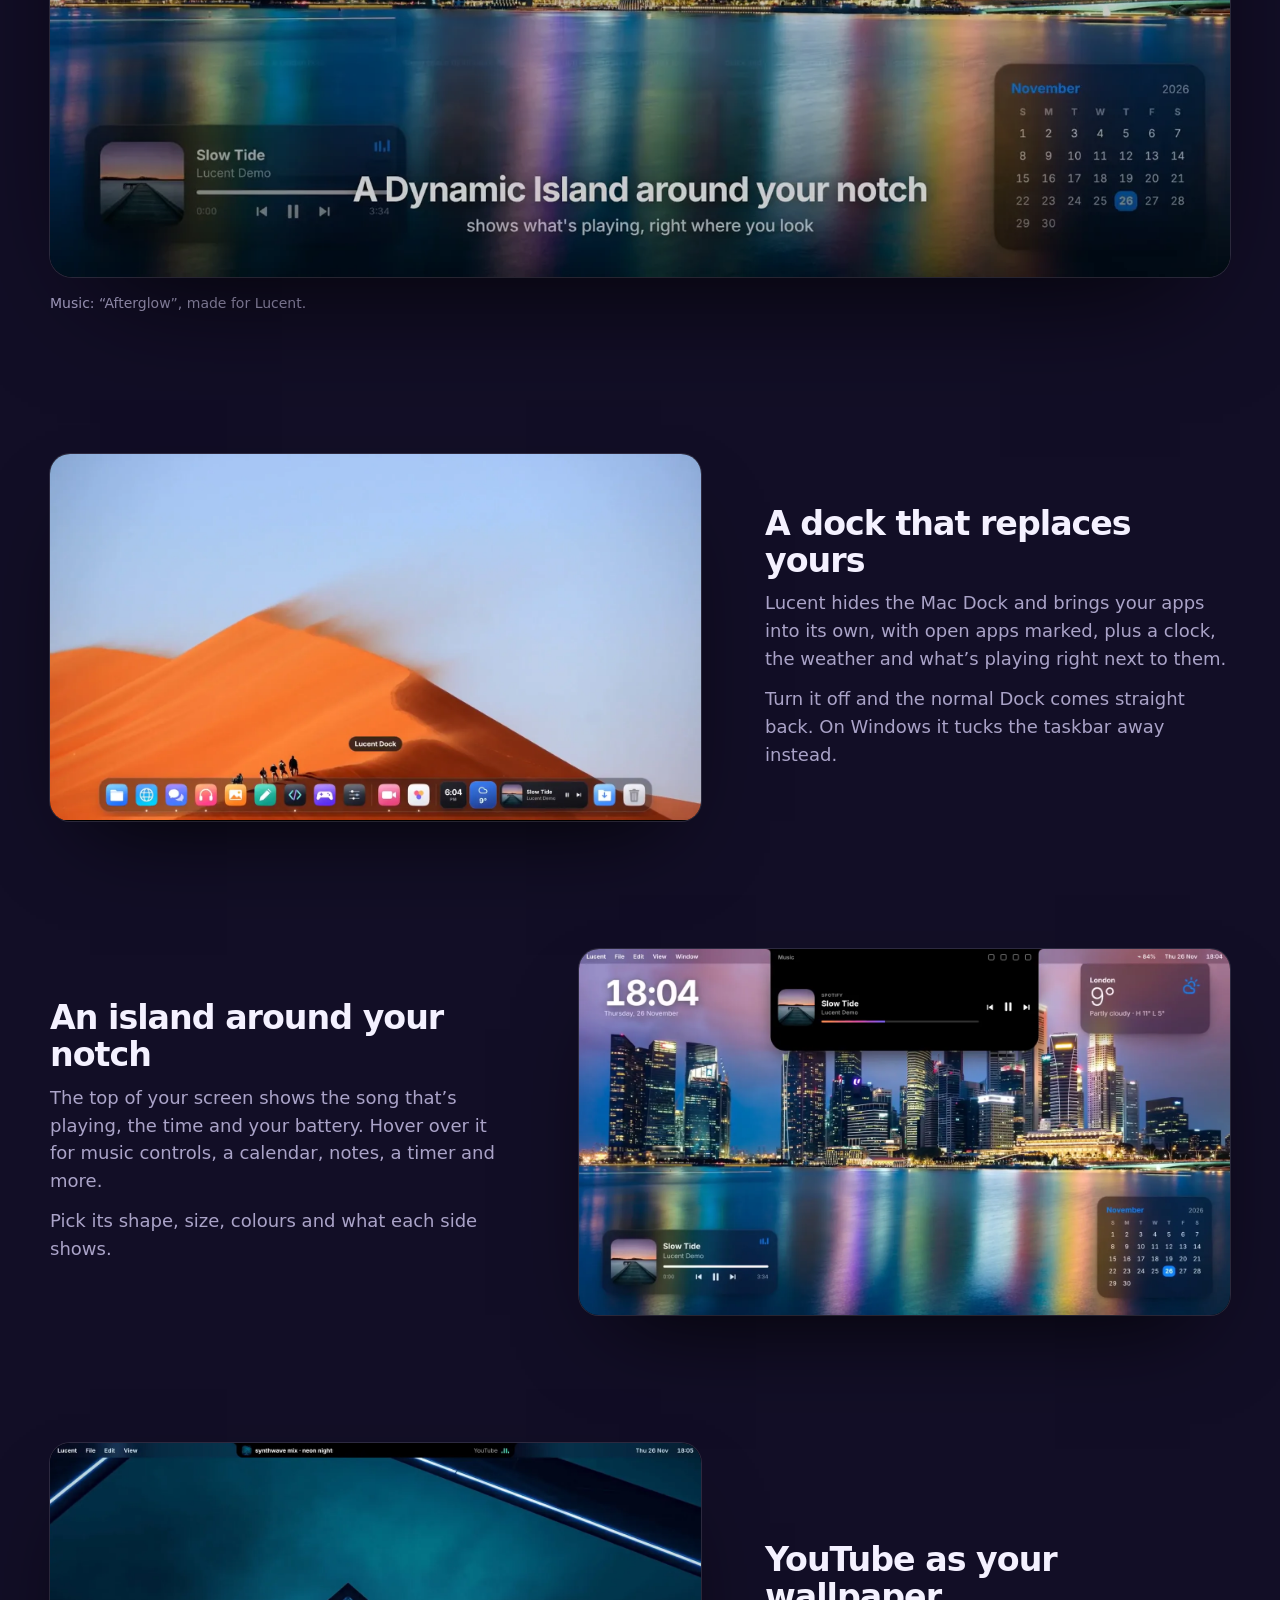
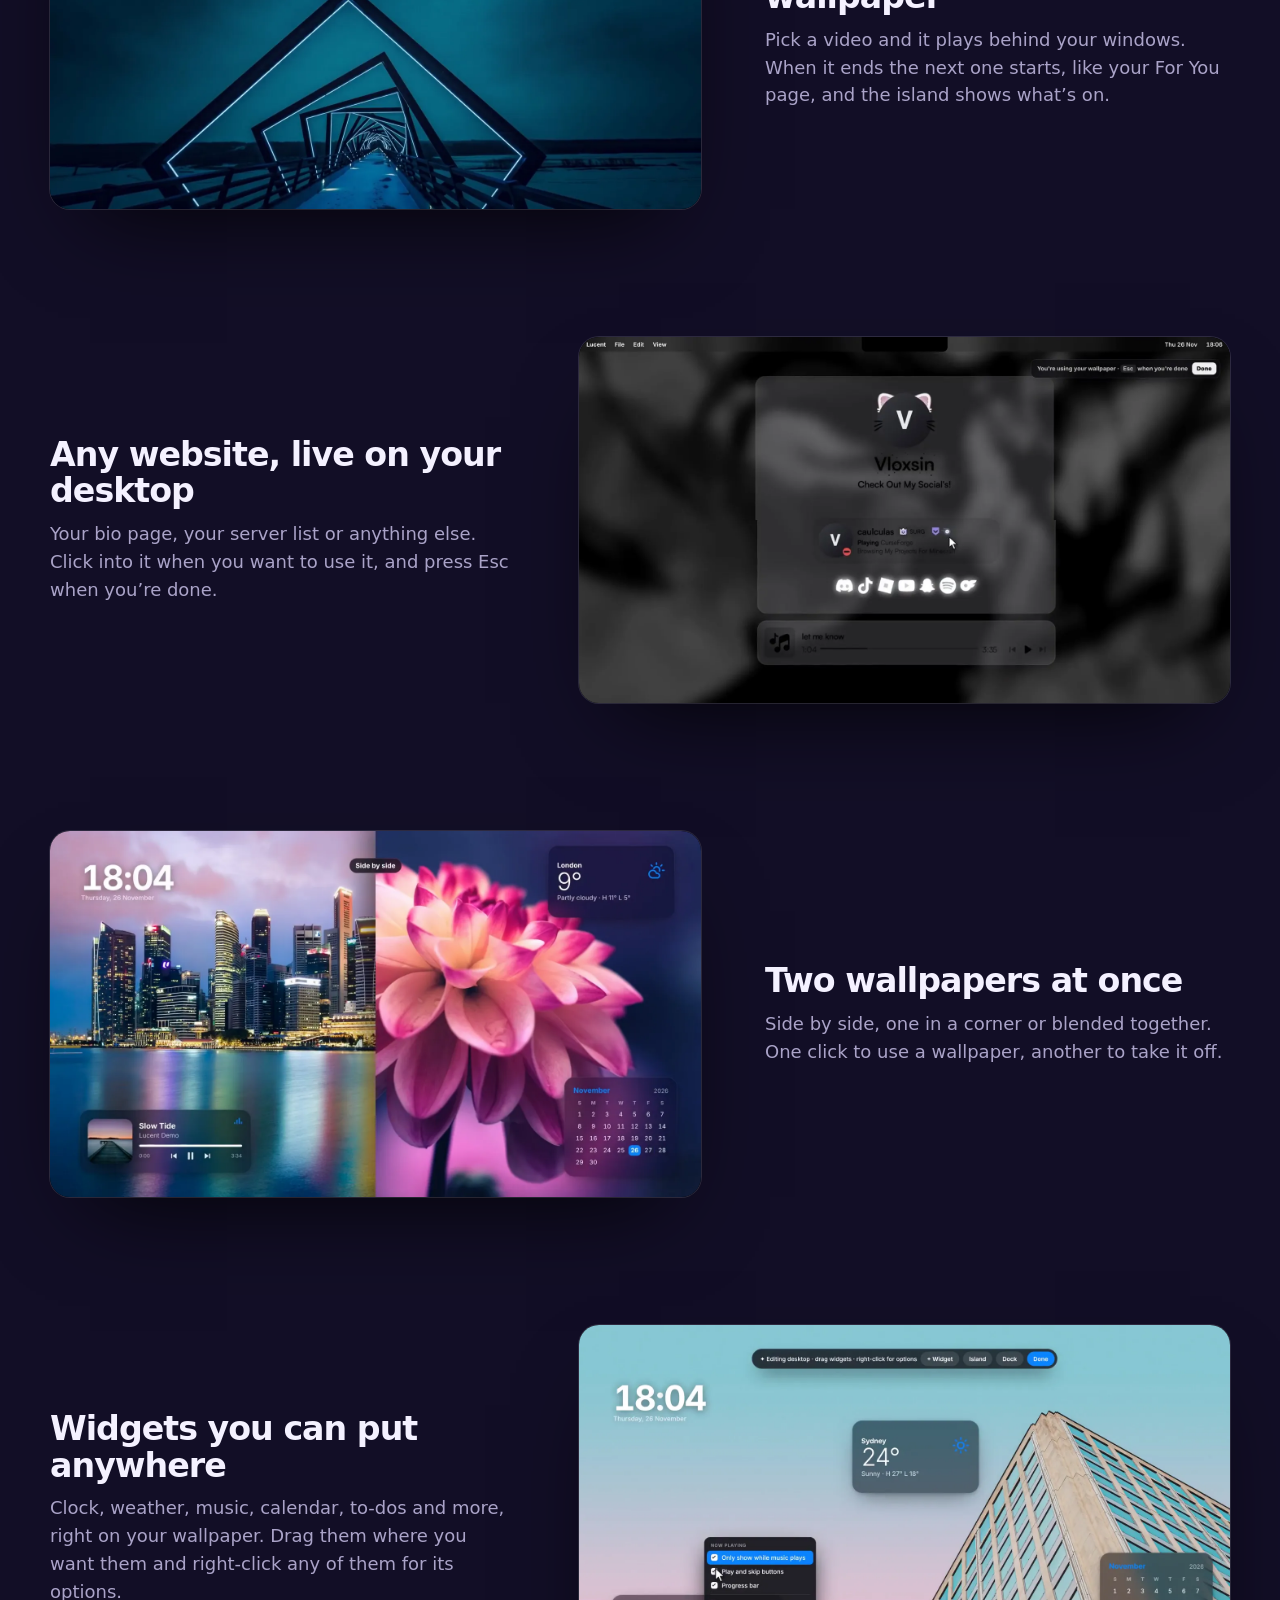
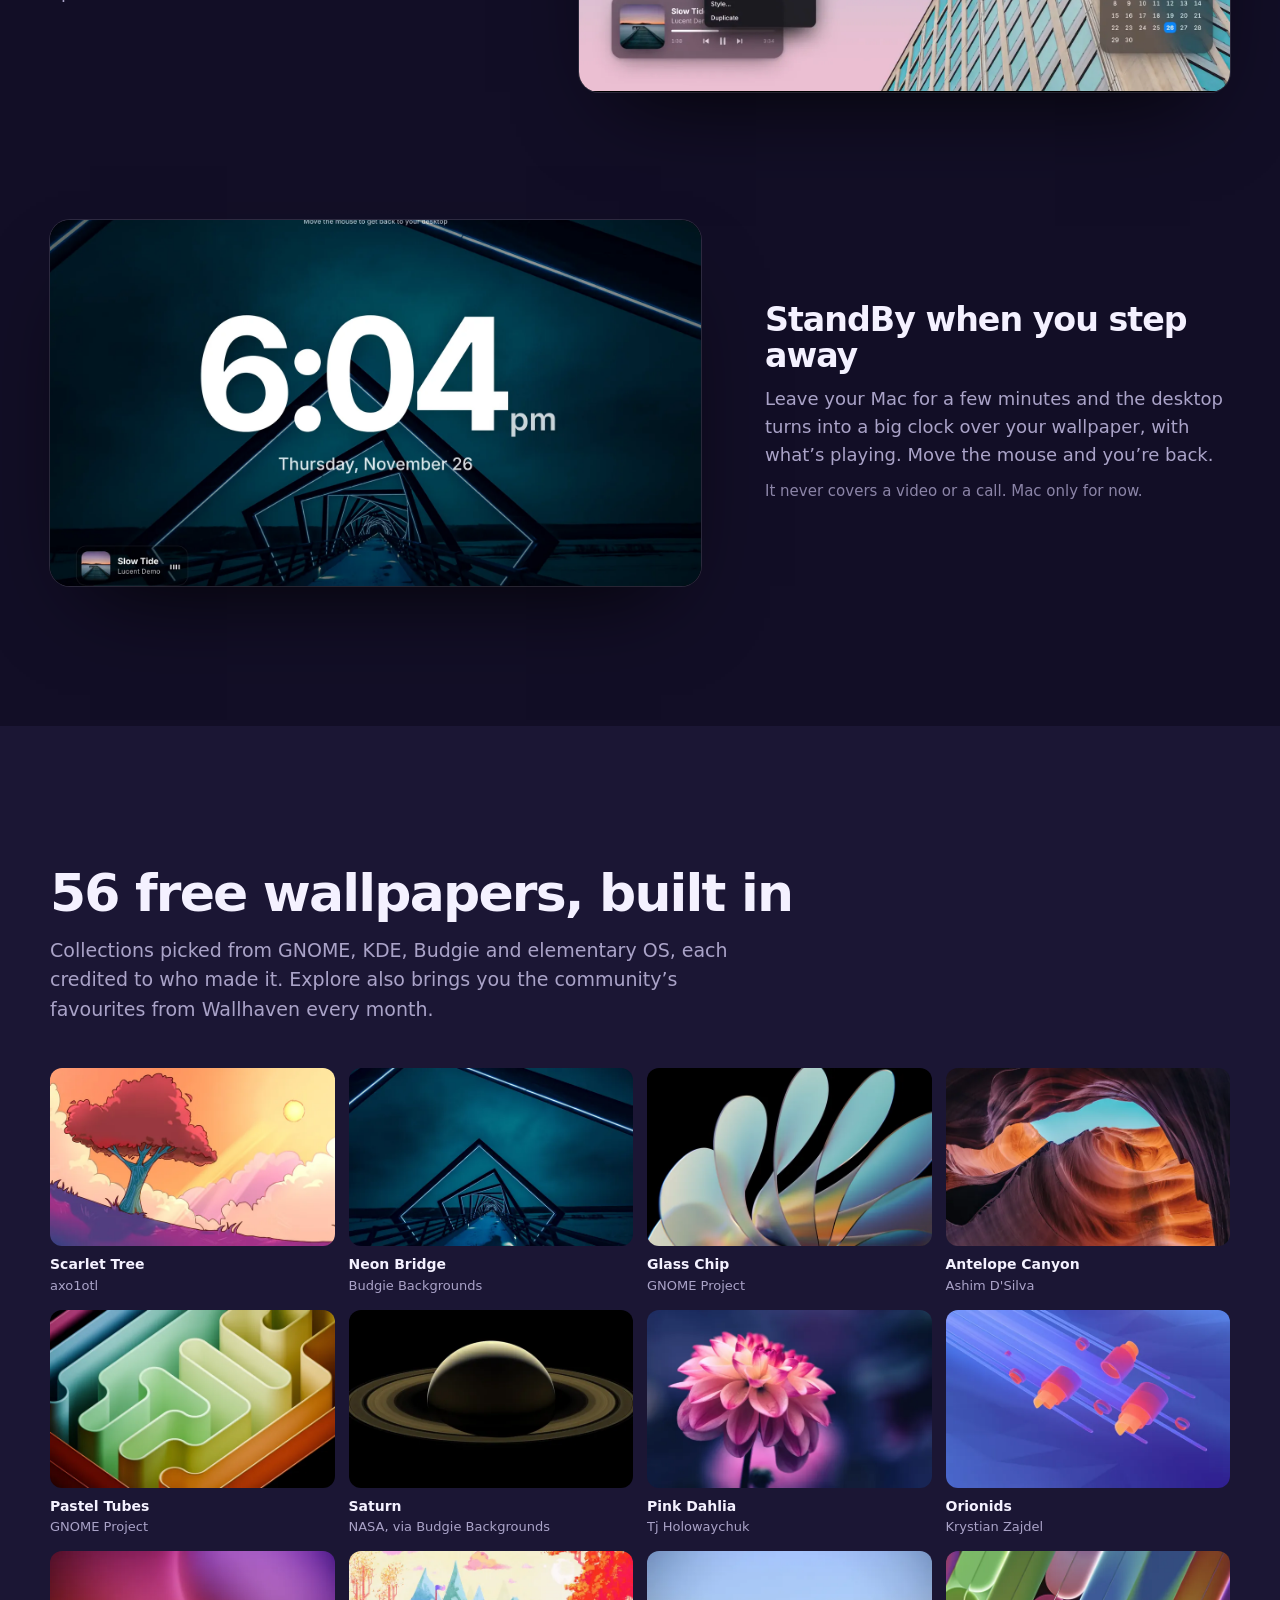
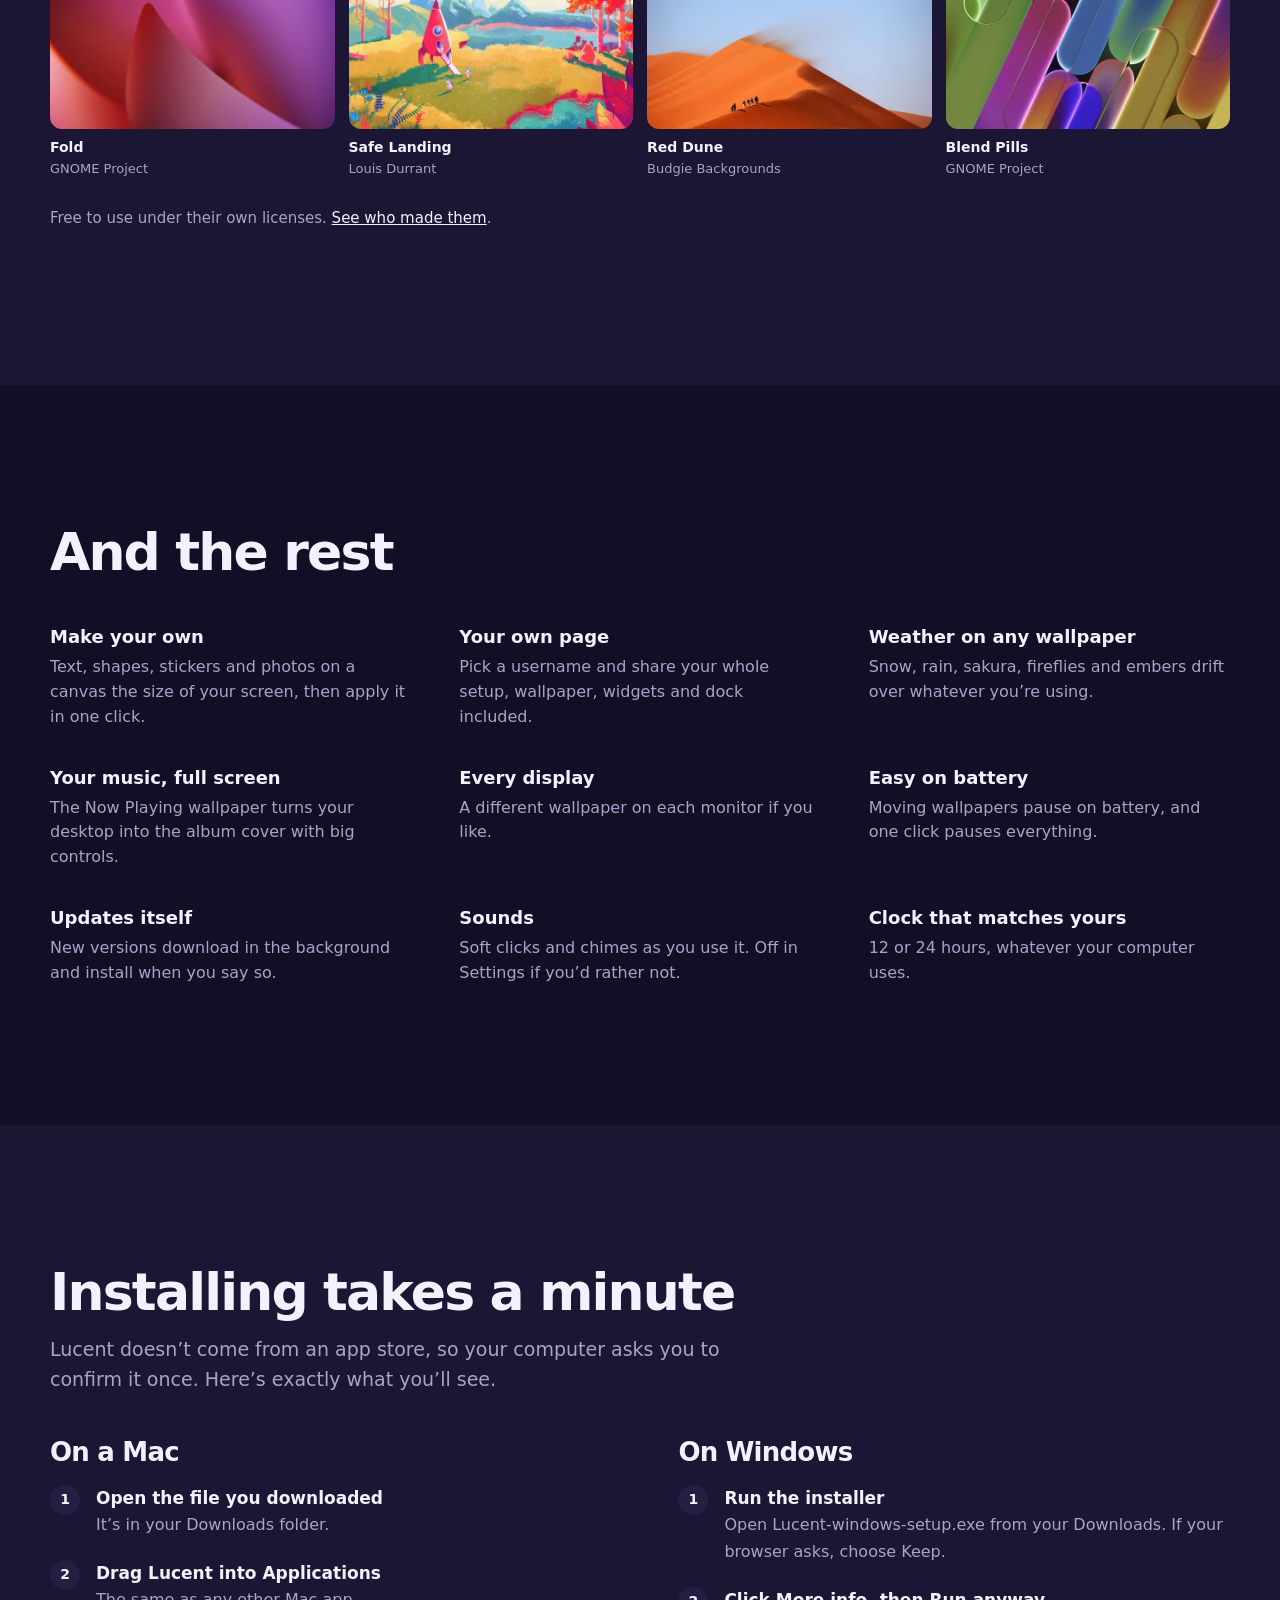
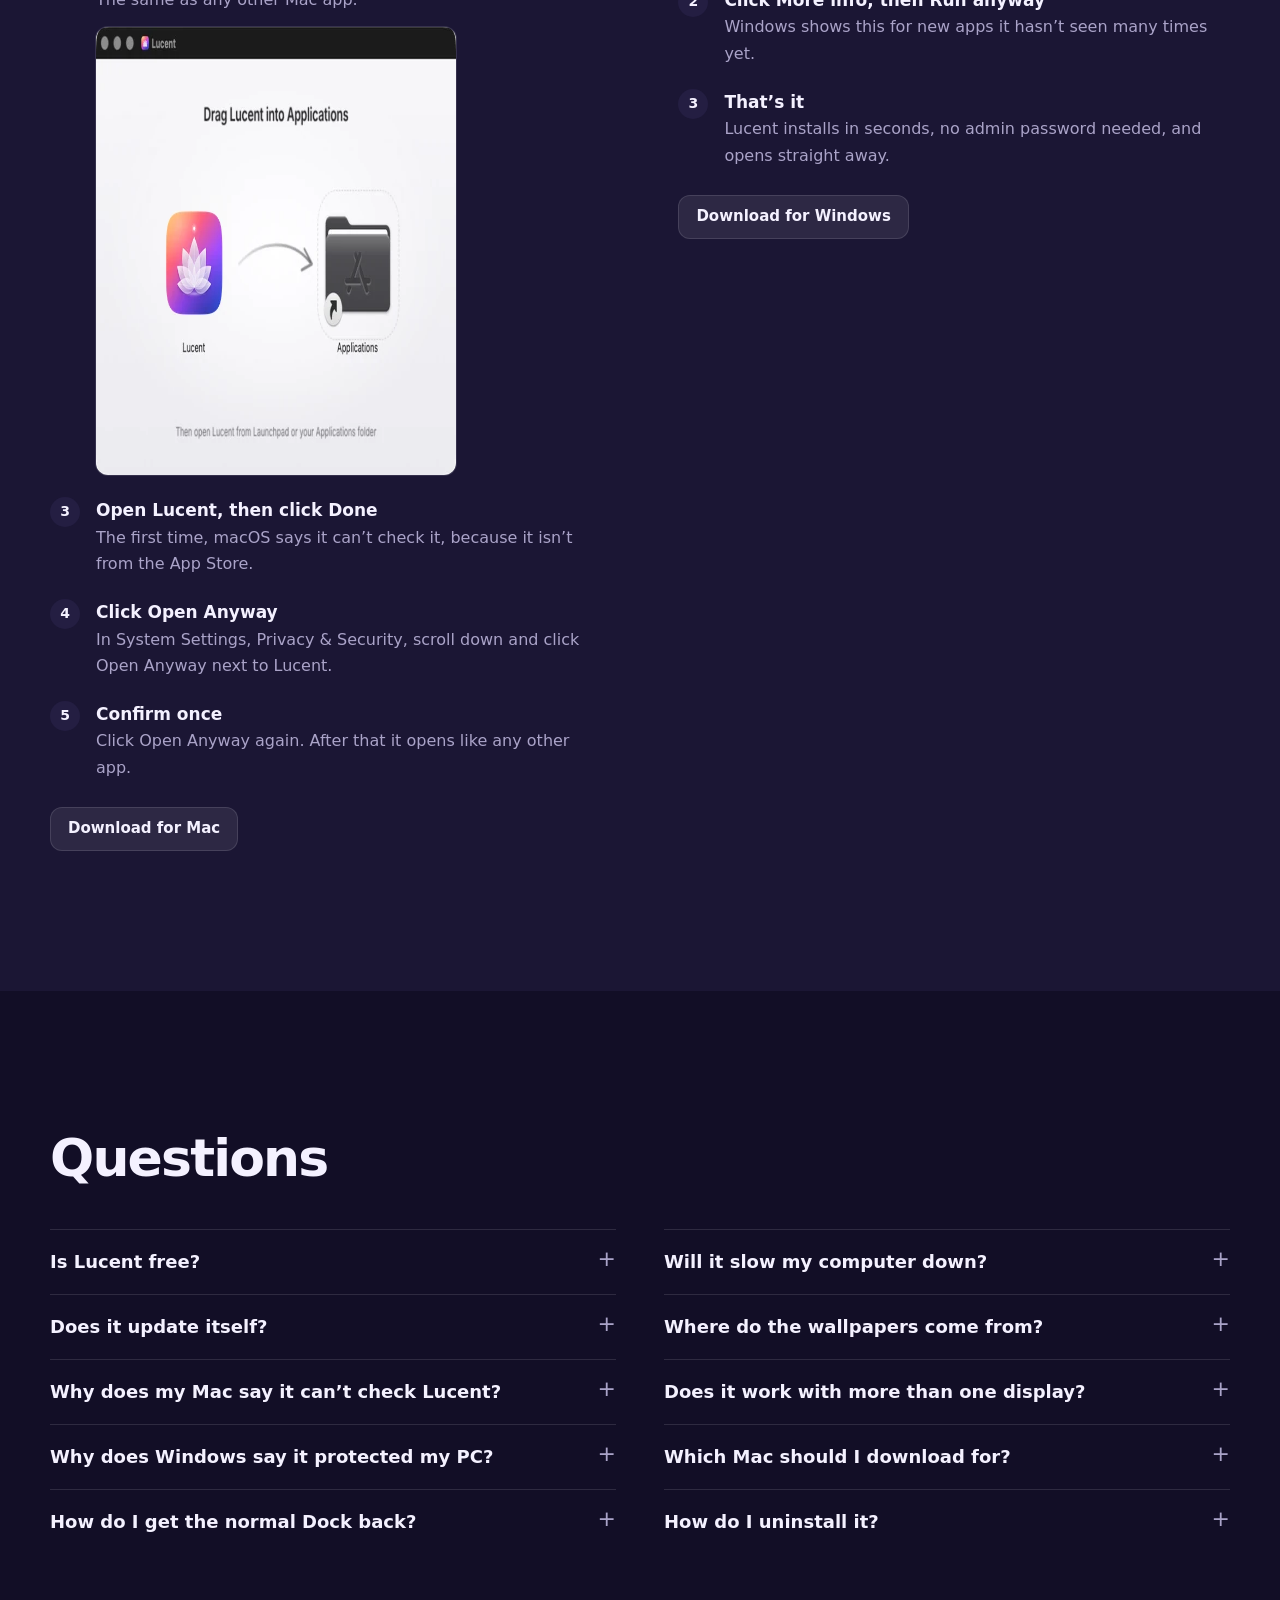
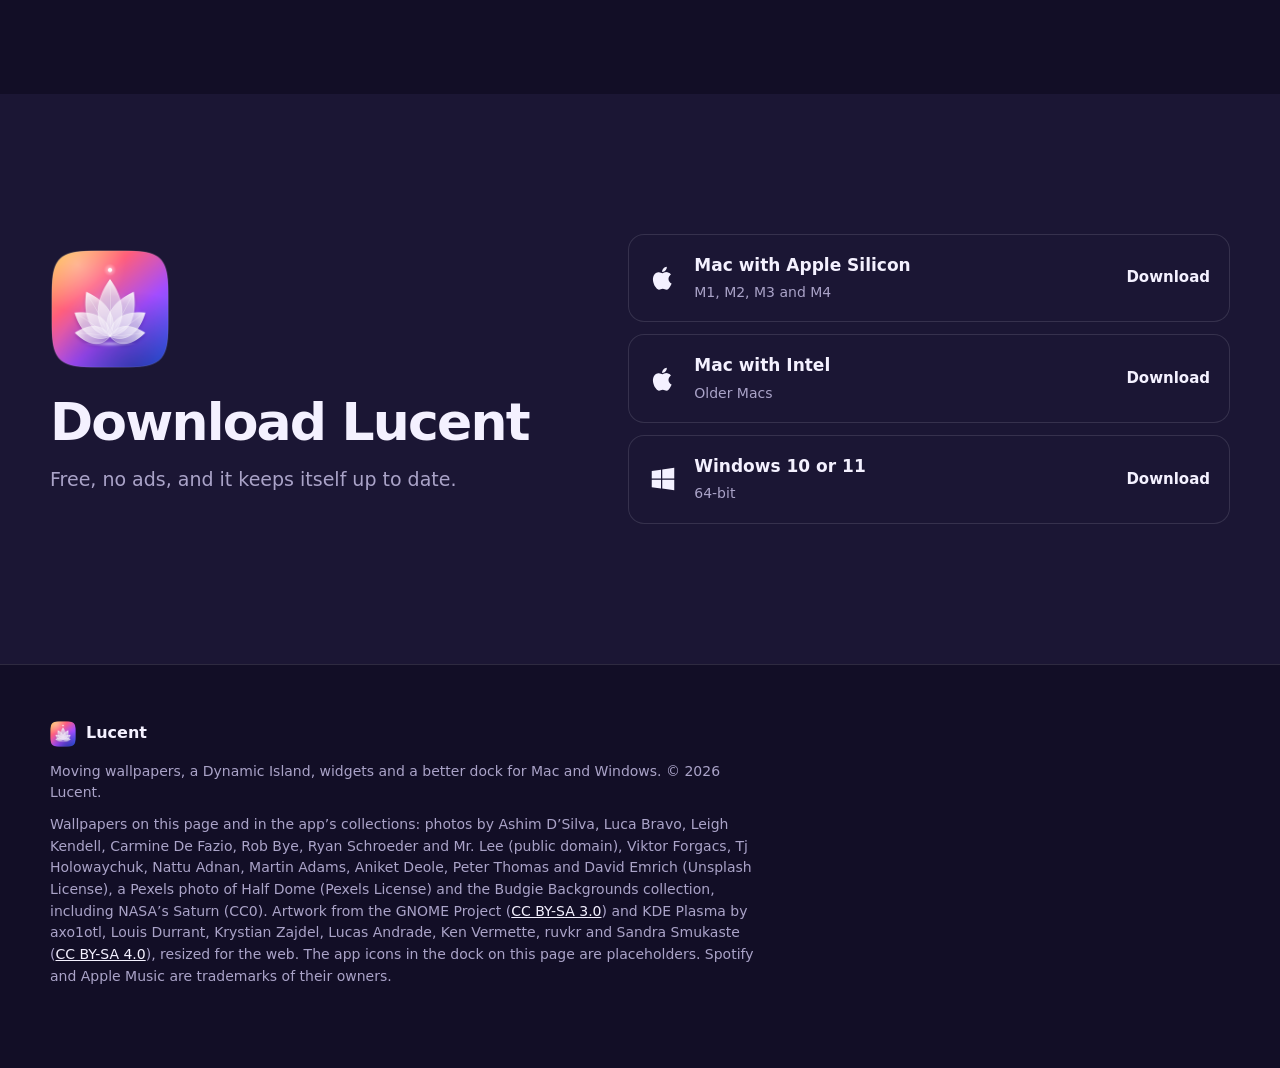
==== commit 25105bbd: "New website, free wallpaper collections, and the install steps before the download - Redesigned page" ====
--- a/index.html
+++ b/index.html
@@ -1,637 +1,476 @@
-<!DOCTYPE html>
+<!doctype html>
 <html lang="en">
 <head>
 <meta charset="utf-8">
-<meta name="viewport" content="width=device-width, initial-scale=1">
-<title>Lucent</title>
-<meta name="description" content="Live wallpapers, widgets you can drag and a Dynamic Island for Mac and Windows. Free.">
-<meta name="theme-color" content="#0b0b0d">
-<link rel="icon" type="image/png" href="assets/icon-64.png">
-<link rel="apple-touch-icon" href="assets/apple-touch-icon.png">
-<link rel="icon" type="image/svg+xml" href="assets/logo.svg">
-<link rel="preconnect" href="https://fonts.googleapis.com">
-<link rel="preconnect" href="https://fonts.gstatic.com" crossorigin>
-<link rel="stylesheet" href="https://fonts.googleapis.com/css2?family=Inter+Tight:wght@500;600;700&family=Inter:wght@400;500;600;700&display=swap">
-<link rel="stylesheet" href="assets/widgets.css">
+<meta name="viewport" content="width=device-width, initial-scale=1, viewport-fit=cover">
+<title>Lucent: moving wallpapers, a Dynamic Island and a better Dock for Mac and Windows</title>
+<meta name="description" content="Lucent puts moving wallpapers, YouTube and websites on your desktop, adds a Dynamic Island around your MacBook’s notch, widgets you can put anywhere and a dock that replaces yours. Free for Mac and Windows.">
+<meta name="theme-color" content="#120e26">
+<meta property="og:title" content="Lucent">
+<meta property="og:description" content="Moving wallpapers, a Dynamic Island around your notch, widgets anywhere and a dock that replaces yours. Free for Mac and Windows.">
+<meta property="og:image" content="assets/shots/home.webp?v=231">
+<link rel="icon" type="image/png" href="assets/icon-64.png?v=231">
+<link rel="icon" type="image/svg+xml" href="assets/logo.svg?v=231">
+<link rel="apple-touch-icon" href="assets/apple-touch-icon.png?v=231">
+<link rel="preload" as="image" href="assets/walls/trestle-full.webp?v=231">
 <style>
-/* VOICE   a launch page for a desktop app: confident, quiet, picture-led
-   IDEA    the page behaves like a Lucent desktop; the first screen is one you can touch
-   PICTURE full-bleed wallpaper with real Lucent widgets you can drag and a Dynamic Island you can hover
-   COLOUR  night: ground #0b0b0d, ink #f4f4f6, cyan #5ef0ff from the logo's prism as the main accent; wallpapers bring the colour
-   TYPE    Inter Tight for display, Inter for text
-   LAYOUT  laptop: desktop fills the first screen, title bottom-left, widgets around it; phone: wallpaper, title, download, one widget */
-:root{color-scheme:dark;--bg:#0b0b0d;--bg2:#131316;--bg3:#1c1c21;--line:rgba(255,255,255,.1);--ink:#f4f4f6;--dim:#a3a3ad;--acc:#5ef0ff;--acc2:#8b6bff;--acc3:#ff5fb8;--spring:cubic-bezier(.32,1.35,.45,1)}
-:root[data-theme=light],:root[data-theme=dark]{color-scheme:dark}
-*{box-sizing:border-box;min-width:0}
-html{scroll-behavior:smooth;scroll-padding-top:72px;background:var(--bg)}
-body{margin:0;background:var(--bg);color:var(--ink);font:16px/1.6 Inter,system-ui,-apple-system,"Segoe UI",sans-serif;-webkit-font-smoothing:antialiased;overflow-x:clip}
-img,video{max-width:100%;display:block}
-a{color:inherit}
-p{margin:0}
-h1,h2,h3{margin:0;font-family:"Inter Tight",Inter,system-ui,sans-serif;line-height:1.05;letter-spacing:-.025em;text-wrap:balance}
-h2{font-size:clamp(32px,4.4vw,52px);font-weight:600}
-h3{font-size:21px;font-weight:600;letter-spacing:-.015em;line-height:1.2}
-kbd{font:600 .86em Inter,system-ui,sans-serif;padding:2px 7px;border-radius:7px;background:rgba(255,255,255,.1);border:1px solid var(--line);white-space:nowrap}
-:focus-visible{outline:2px solid var(--acc);outline-offset:3px}
-.wrap{max-width:1240px;margin:0 auto}
-.band{padding:clamp(72px,9vw,128px) max(5vw,16px)}
-.lede{font-size:clamp(17px,1.45vw,19px);color:var(--dim);max-width:60ch}
-.lede b,.steps b{color:var(--ink);font-weight:600}
-.sec-head{display:grid;grid-template-columns:minmax(0,1fr) minmax(0,1fr);gap:24px 48px;align-items:end;margin-bottom:clamp(32px,4vw,56px)}
-.btn{position:relative;overflow:hidden;display:inline-flex;align-items:center;gap:10px;min-height:44px;padding:0 20px;border-radius:999px;background:#fff;color:#0b0b0d;border:0;text-decoration:none;cursor:pointer;font:600 15px/1 Inter,system-ui,sans-serif;transition:transform .2s,background .2s}
-.btn:hover{transform:translateY(-1px)}
-.btn::after{content:"";position:absolute;inset:0;background:linear-gradient(105deg,transparent 30%,rgba(62,224,208,.35) 50%,transparent 70%);transform:translateX(-110%);transition:transform .8s}
-.btn:hover::after{transform:translateX(110%)}
-.btn.big{min-height:62px;padding:0 26px 0 20px;gap:14px}
-.btn.big svg{width:26px;height:26px;flex:none}
-.btn .t{display:grid;gap:4px;text-align:left}
-.btn .t small{font:500 12.5px/1 Inter,system-ui,sans-serif;color:#5b5b66}
-.btn.ghost{background:rgba(255,255,255,.12);color:#fff;-webkit-backdrop-filter:blur(14px);backdrop-filter:blur(14px)}
-.btn.ghost:hover{background:rgba(255,255,255,.2)}
-
-/* nav */
-.nav{position:fixed;inset:0 0 auto;z-index:50;height:64px;display:flex;align-items:center;gap:16px;padding:0 max(3vw,16px);border-bottom:1px solid transparent;transition:background .3s,border-color .3s}
-.nav.solid{background:rgba(11,11,13,.74);-webkit-backdrop-filter:blur(18px) saturate(1.4);backdrop-filter:blur(18px) saturate(1.4);border-color:var(--line)}
-.brand{display:flex;align-items:center;gap:10px;text-decoration:none;font:600 18px "Inter Tight",Inter,sans-serif;letter-spacing:-.02em}
-.brand img{width:30px;height:30px;border-radius:8px}
-.links{margin-left:auto;display:flex;gap:2px}
-.links a{padding:9px 13px;border-radius:999px;text-decoration:none;color:rgba(255,255,255,.84);font-size:14.5px;font-weight:500;transition:background .2s}
-.links a:hover{background:rgba(255,255,255,.1);color:#fff}
-.nav .btn{min-height:38px;padding:0 16px;font-size:14px}
-
-/* hero: a live Lucent desktop */
-.hero{position:relative;height:100svh;min-height:680px;max-height:1080px;overflow:hidden;isolation:isolate;background:#0e1424}
-.wall{position:absolute;inset:-3%;background:center/cover no-repeat;transition:opacity 1.1s ease}
-.wall.off{opacity:0}
-.shade{position:absolute;inset:0;z-index:1;pointer-events:none;background:radial-gradient(85% 75% at 0% 100%,rgba(4,6,12,.82),rgba(4,6,12,.45) 42%,transparent 72%),linear-gradient(rgba(0,0,0,.4),transparent 16%)}
-#wl{position:absolute;inset:0;z-index:2}
-.hero.editing .lw{outline:1.5px dashed rgba(255,255,255,.55);outline-offset:4px}
-.hero-copy{position:absolute;z-index:3;left:max(5vw,16px);bottom:clamp(36px,8vh,96px);width:min(560px,calc(100% - 32px))}
-.hero-copy h1{font-size:clamp(68px,9.4vw,132px);font-weight:700;letter-spacing:-.05em;line-height:.92;text-shadow:0 2px 30px rgba(0,0,0,.35)}
-.hero-copy .lede{color:rgba(255,255,255,.88);margin:18px 0 28px;font-size:clamp(17px,1.6vw,20px);text-shadow:0 1px 16px rgba(0,0,0,.5)}
-.ctas{display:flex;flex-wrap:wrap;gap:12px;align-items:center}
-.fine{margin-top:16px;font-size:13.5px;color:rgba(255,255,255,.7)}
-.hint{position:absolute;z-index:3;right:max(5vw,16px);bottom:26px;margin:0;font-size:13px;color:rgba(255,255,255,.75);display:flex;gap:8px;align-items:center;padding:8px 14px;border-radius:999px;background:rgba(0,0,0,.35);-webkit-backdrop-filter:blur(10px);backdrop-filter:blur(10px)}
-.hint i{width:7px;height:7px;border-radius:50%;background:var(--acc);box-shadow:0 0 0 0 rgba(94,240,255,.6);animation:ping 2s infinite}
-@keyframes ping{70%{box-shadow:0 0 0 9px rgba(62,224,208,0)}100%{box-shadow:0 0 0 0 rgba(62,224,208,0)}}
-.edbar{position:absolute;z-index:4;top:78px;left:50%;translate:-50% 0;display:none;align-items:center;gap:8px;padding:6px 6px 6px 16px;border-radius:999px;background:rgba(10,10,14,.8);border:1px solid var(--line);font-size:13.5px;-webkit-backdrop-filter:blur(16px);backdrop-filter:blur(16px);white-space:nowrap}
-.hero.editing .edbar{display:flex}
-.edbar button{min-height:34px;padding:0 14px;border-radius:999px;border:0;font:600 13px Inter,sans-serif;cursor:pointer;background:rgba(255,255,255,.1);color:#fff}
-.edbar .done{background:#0a84ff}
-
-/* Dynamic Island, same proportions as the app */
-.island{position:absolute;z-index:60;top:0;left:50%;translate:-50% 0;width:232px;height:36px;border-radius:0 0 19px 19px;background:#000;color:#fff;overflow:hidden;cursor:pointer;font-family:-apple-system,"SF Pro Display",Inter,system-ui,sans-serif;transition:width .55s var(--spring),height .55s var(--spring),border-radius .55s var(--spring),box-shadow .4s}
-.island.open{width:min(484px,calc(100vw - 24px));height:190px;border-radius:0 0 34px 34px;box-shadow:0 24px 60px -16px rgba(0,0,0,.75);cursor:default}
-.row-c{position:absolute;inset:0 14px;display:flex;align-items:center;justify-content:space-between;font-size:12.5px;font-weight:600;transition:opacity .25s}
-.island.open .row-c{opacity:0}
-.row-c .l{display:flex;align-items:center;gap:8px}
-.tiny{width:20px;height:20px;border-radius:6px;background:#222 center/cover}
-.eq{display:flex;gap:2px;align-items:flex-end;height:12px}
-.eq i{width:2.5px;height:30%;border-radius:2px;background:var(--acc)}
-.island.playing .eq i{animation:eq 1s ease-in-out infinite}
-.eq i:nth-child(2){animation-delay:-.35s!important}.eq i:nth-child(3){animation-delay:-.7s!important}.eq i:nth-child(4){animation-delay:-.2s!important}
-@keyframes eq{0%,100%{height:25%}50%{height:100%}}
-.full{position:absolute;inset:0;padding:42px 22px 16px;opacity:0;transform:scale(.92);filter:blur(6px);pointer-events:none;transition:opacity .3s,transform .5s var(--spring),filter .3s}
-.island.open .full{opacity:1;transform:none;filter:none;pointer-events:auto;transition-delay:.08s}
-.np{display:flex;gap:14px;align-items:center}
-.art{width:66px;height:66px;flex:none;border-radius:16px;background:#1c1c22 center/cover;box-shadow:0 8px 22px -8px rgba(0,0,0,.9);transition:transform .6s var(--spring)}
-.island.playing .art{transform:scale(1.04)}
-.meta{flex:1}
-.meta .t{font-weight:700;font-size:15px;white-space:nowrap;overflow:hidden;text-overflow:ellipsis}
-.meta .a{font-size:12.5px;opacity:.6;margin-top:2px}
-.bar{height:4px;margin-top:10px;border-radius:2px;background:rgba(255,255,255,.18);overflow:hidden}
-.bar i{display:block;height:100%;width:0;background:linear-gradient(90deg,var(--acc),var(--acc2),var(--acc3));transition:width 1s linear}
-.ctl{display:flex;gap:14px;align-items:center}
-.island button{background:none;border:0;color:#fff;padding:0;cursor:pointer;font:inherit;transition:transform .15s}
-.island button:hover{transform:scale(1.12)}
-.island button svg{width:1em;height:1em;display:block}
-.ctl button{font-size:18px}.ctl .pp{font-size:26px}
-.acts{display:flex;gap:8px;margin-top:14px}
-.acts button{flex:1;padding:9px 0;border-radius:12px;background:rgba(255,255,255,.08);font-size:11.5px;font-weight:600;display:flex;align-items:center;justify-content:center;gap:6px}
-.acts button:hover{background:rgba(255,255,255,.16);transform:translateY(-1px)}
-.acts svg{font-size:14px}
-
-/* screenshots in window and display frames */
-.win{position:relative;margin:0;border-radius:14px;overflow:hidden;background:#111;container-type:inline-size;box-shadow:0 0 0 1px rgba(255,255,255,.12),0 24px 48px -28px rgba(0,0,0,.9)}
-.win img{width:100%;height:auto}
-.win.mac::before{content:"";position:absolute;z-index:1;left:1.39cqw;top:1.39cqw;width:.86cqw;height:.86cqw;border-radius:50%;background:#ff5f57;box-shadow:1.39cqw 0 0 #febc2e,2.78cqw 0 0 #28c840}
-.win.pc .caps{position:absolute;z-index:1;top:0;right:0;width:9.6cqw;height:5cqw;color:#f5f5f7}
-.screen{margin:0;border-radius:18px;overflow:hidden;background:#000;box-shadow:0 0 0 1px rgba(255,255,255,.12),0 0 0 8px #18181c,0 0 0 9px rgba(255,255,255,.08)}
-.screen img,.screen video{width:100%;height:auto}
-.tilt{transform-origin:50% 0;will-change:transform}
-.rv{opacity:0;translate:0 34px;filter:blur(6px);transition:opacity .9s ease,translate 1s var(--spring),filter .9s ease;transition-delay:var(--d,0s)}
-.rv.in{opacity:1;translate:0 0;filter:none}
-.more.three{grid-template-columns:repeat(3,1fr);margin-top:34px}
-@media (max-width:820px){.more.three{grid-template-columns:1fr}}
-@media (prefers-reduced-motion:reduce){.rv{opacity:1;translate:none;filter:none;transition:none}}
-
-/* video */
-#video .screen{aspect-ratio:16/9}
-#video video{width:100%;height:100%;object-fit:cover;background:#000}
-
-/* discover */
-.split{display:grid;grid-template-columns:minmax(0,5fr) minmax(0,7fr);gap:clamp(32px,5vw,72px);align-items:center}
-.split.rev{grid-template-columns:minmax(0,7fr) minmax(0,5fr)}
-.copy h2{margin-bottom:20px}
-.points{list-style:none;padding:0;margin:28px 0 0;display:grid;gap:14px}
-.points li{display:grid;grid-template-columns:22px minmax(0,1fr);gap:12px;color:var(--dim)}
-.points li b{color:var(--ink);font-weight:600}
-.points svg{width:20px;height:20px;margin-top:3px;color:var(--acc)}
-.marquee{margin-top:clamp(56px,7vw,96px);display:grid;gap:14px;overflow:hidden;-webkit-mask:linear-gradient(90deg,transparent,#000 8%,#000 92%,transparent);mask:linear-gradient(90deg,transparent,#000 8%,#000 92%,transparent)}
-.mrow{display:flex;gap:14px;width:max-content;animation:slide 70s linear infinite}
-.mrow.rev{animation-direction:reverse;animation-duration:80s}
-.marquee:hover .mrow{animation-play-state:paused}
-@keyframes slide{to{transform:translateX(calc(-50% - 7px))}}
-.mt{position:relative;width:clamp(200px,22vw,300px);aspect-ratio:16/10;border-radius:14px;overflow:hidden;background:var(--bg3);flex:none;transition:transform .35s var(--spring)}
-.mt img{width:100%;height:100%;object-fit:cover}
-.mt figcaption{position:absolute;inset:auto 0 0;padding:28px 12px 10px;font-size:13px;line-height:1.3;background:linear-gradient(transparent,rgba(0,0,0,.75));opacity:0;transition:opacity .25s}
-.mt figcaption span{display:block;color:rgba(255,255,255,.7);font-size:12px}
-.mt:hover{transform:translateY(-4px) scale(1.03)}
-.mt:hover figcaption{opacity:1}
-.small{font-size:13.5px;color:var(--dim);margin-top:18px;padding:0 max(5vw,16px);text-align:right}
-
-/* widgets section */
-.chips{display:flex;flex-wrap:wrap;gap:8px;list-style:none;padding:0;margin:22px 0 0}
-.chips li,.chips button{padding:7px 13px;border-radius:999px;background:var(--bg3);border:1px solid var(--line);font-size:13.5px;color:#d9d9df}
-.chips button{min-height:40px;cursor:pointer;font:500 14px Inter,sans-serif;transition:background .2s,color .2s}
-.chips button[aria-pressed=true]{background:#fff;color:#0b0b0d;border-color:#fff}
-
-/* music + studio */
-.duo{display:grid;grid-template-columns:minmax(0,1fr) minmax(0,1fr);gap:clamp(24px,3vw,40px)}
-.duo article{display:grid;gap:22px;align-content:start;padding:clamp(18px,2vw,26px);border-radius:24px;background:var(--bg2);border:1px solid var(--line)}
-.duo article p{color:var(--dim)}
-.duo h3{font-size:clamp(22px,2.2vw,28px);margin-bottom:-10px}
-
-/* effects demo */
-.fxbox{position:relative;aspect-ratio:16/10;border-radius:22px;overflow:hidden;background:#111}
-.fxbox img{width:100%;height:100%;object-fit:cover}
-.fxbox canvas{position:absolute;inset:0;width:100%;height:100%}
+:root {
+  --night: #120e26; --night-2: #1b1634; --night-3: #241e42;
+  --ink: #f4f1ff; --haze: #aaa3c8; --line: rgba(244, 241, 255, .12);
+  --lotus: linear-gradient(110deg, #ffb347 0%, #ff5e7e 34%, #a44dff 68%, #2f62ff 100%);
+  --focus: #ff8ab4;
+  --sys: -apple-system, BlinkMacSystemFont, "SF Pro Text", "Segoe UI Variable Text", "Segoe UI", system-ui, sans-serif;
+  --sys-d: -apple-system, BlinkMacSystemFont, "SF Pro Display", "Segoe UI Variable Display", "Segoe UI", system-ui, sans-serif;
+}
+* { box-sizing: border-box; }
+html { scroll-behavior: smooth; scroll-padding-top: 52px; }
+body { margin: 0; background: var(--night); color: var(--ink); font: 17px/1.55 var(--sys); -webkit-font-smoothing: antialiased; text-rendering: optimizeLegibility; }
+img, video { display: block; max-width: 100%; }
+a { color: inherit; }
+button { font: inherit; color: inherit; }
+:focus-visible { outline: 2.5px solid var(--focus); outline-offset: 3px; border-radius: 8px; }
+.wrap { width: min(1180px, 100% - 56px); margin: 0 auto; }
+
+/* ---------- menu bar: the page's navigation, with your real time and date ---------- */
+.bar { position: fixed; z-index: 60; inset: 0 0 auto; height: 36px; display: flex; align-items: center; gap: 22px; padding: 0 18px;
+  font: 600 14px/1 var(--sys); background: rgba(14, 11, 30, .42); -webkit-backdrop-filter: blur(22px) saturate(1.5); backdrop-filter: blur(22px) saturate(1.5); transition: background .3s; }
+.bar.solid { background: rgba(18, 14, 38, .9); }
+.bar .me { display: flex; align-items: center; gap: 8px; text-decoration: none; font-weight: 750; }
+.bar .me img { width: 18px; height: 18px; border-radius: 5px; }
+.bar nav { display: flex; gap: 20px; }
+.bar nav a { text-decoration: none; font-weight: 500; opacity: .86; }
+.bar nav a:hover { opacity: 1; }
+.bar .end { margin-left: auto; display: flex; align-items: center; gap: 16px; font-weight: 500; font-variant-numeric: tabular-nums; }
+.bar .get { border: 0; cursor: pointer; padding: 6px 12px; border-radius: 8px; background: #fff; color: #120e26; font-weight: 650; font-size: 13px; }
+.bar .when { white-space: nowrap; opacity: .92; }
+
+/* ---------- the first screen is a Lucent desktop ---------- */
+.hero { position: relative; height: 100svh; min-height: 680px; max-height: 1100px; overflow: hidden; }
+.wall { position: absolute; inset: 0; z-index: 0; background: #120e26 center / cover no-repeat; opacity: 0; transition: opacity 1.6s ease; }
+.wall.on { opacity: 1; }
+.hero::before { content: ''; position: absolute; inset: 0; z-index: 1; background:
+  linear-gradient(90deg, rgba(10, 7, 24, .78) 0%, rgba(10, 7, 24, .5) 38%, rgba(10, 7, 24, 0) 68%),
+  linear-gradient(0deg, rgba(10, 7, 24, .55) 0%, rgba(10, 7, 24, 0) 30%); }
+.desk { z-index: 2; position: absolute; left: max(28px, (100% - 1180px) / 2); top: clamp(96px, 15vh, 170px); width: min(560px, 100% - 56px); }
+.clock { font: 700 clamp(88px, 11vw, 168px)/.86 var(--sys-d); letter-spacing: -.055em; font-variant-numeric: tabular-nums; }
+.clock small { font-size: .19em; font-weight: 600; letter-spacing: 0; margin-left: .2em; opacity: .8; }
+.today { margin: 14px 0 0; font-size: 19px; font-weight: 500; color: rgba(244, 241, 255, .82); }
+.desk h1 { margin: clamp(36px, 7vh, 64px) 0 10px; font: 750 clamp(40px, 4.6vw, 60px)/1 var(--sys-d); letter-spacing: -.04em; display: flex; align-items: center; gap: 16px; }
+.desk h1 img { width: 1.05em; height: 1.05em; border-radius: 24%; box-shadow: 0 10px 30px -10px rgba(0, 0, 0, .7); }
+.desk .lede { margin: 0; font-size: 19px; color: rgba(244, 241, 255, .86); max-width: 30em; }
+.ctas { display: flex; flex-wrap: wrap; align-items: center; gap: 12px 22px; margin-top: 26px; }
+.btn { display: inline-flex; align-items: center; gap: 10px; border: 0; cursor: pointer; text-decoration: none; border-radius: 14px; font-weight: 650; }
+.btn.main { height: 54px; padding: 0 24px 0 20px; background: var(--lotus); color: #fff; font-size: 17px; box-shadow: 0 18px 40px -18px rgba(255, 94, 126, .75); text-shadow: 0 1px 6px rgba(0, 0, 0, .2); transition: transform .15s, filter .2s; }
+.btn.main:hover { filter: brightness(1.07); }
+.btn.main:active { transform: scale(.98); }
+.btn.main svg { width: 20px; height: 20px; }
+.btn.main small { display: block; font-size: 12px; font-weight: 550; opacity: .9; margin-top: 1px; }
+.btn.text { background: none; padding: 6px 0; font-size: 16px; color: var(--ink); opacity: .9; }
+.btn.text:hover { opacity: 1; text-decoration: underline; text-underline-offset: 4px; }
+.btn.text svg { width: 22px; height: 22px; }
+.fine { margin: 16px 0 0; font-size: 14px; color: rgba(244, 241, 255, .66); }
+.credit { z-index: 2; position: absolute; right: 22px; bottom: 16px; font-size: 12px; color: rgba(244, 241, 255, .6); }
+
+/* the notch and the island around it */
+.notch { position: absolute; z-index: 70; top: 0; left: 50%; translate: -50% 0; height: 36px; width: 196px; background: #000; border-radius: 0 0 13px 13px; transition: width .45s cubic-bezier(.32, 1.28, .45, 1), height .45s cubic-bezier(.32, 1.28, .45, 1), border-radius .45s; overflow: hidden; }
+.notch::before, .notch::after { content: ''; position: absolute; top: 0; width: 10px; height: 10px; }
+.notch.island { width: 440px; }
+.notch.open { width: 520px; height: 150px; border-radius: 0 0 30px 30px; }
+.notch .wing { position: absolute; top: 0; height: 36px; display: flex; align-items: center; gap: 9px; font: 650 13px/1 var(--sys); opacity: 0; transition: opacity .3s .15s; white-space: nowrap; }
+.notch.island .wing { opacity: 1; }
+.notch.open .wing { opacity: 0; transition-delay: 0s; }
+.notch .wing.l { left: 14px; } .notch .wing.r { right: 16px; }
+.notch .art { width: 22px; height: 22px; border-radius: 6px; background: #222 center / cover; }
+.eq { display: flex; gap: 2.5px; align-items: flex-end; height: 13px; }
+.eq i { width: 3px; height: 100%; border-radius: 2px; background: #3ee0d0; transform-origin: 50% 100%; transform: scaleY(.3); animation: eq 1s ease-in-out infinite; }
+.eq i:nth-child(2) { animation-delay: -.35s; } .eq i:nth-child(3) { animation-delay: -.7s; } .eq i:nth-child(4) { animation-delay: -.2s; }
+@keyframes eq { 0%, 100% { transform: scaleY(.25); } 50% { transform: scaleY(1); } }
+.notch .player { position: absolute; inset: 46px 22px 18px; display: flex; gap: 16px; align-items: center; opacity: 0; transform: translateY(-6px); transition: opacity .2s, transform .35s; }
+.notch.open .player { opacity: 1; transform: none; transition-delay: .12s; }
+.player .big { width: 78px; height: 78px; border-radius: 18px; background: #222 center / cover; flex: none; }
+.player b { display: block; font-size: 17px; }
+.player span { font-size: 14px; color: rgba(255, 255, 255, .6); }
+.player .prog { height: 5px; margin-top: 12px; border-radius: 3px; background: rgba(255, 255, 255, .18); overflow: hidden; }
+.player .prog i { display: block; height: 100%; width: 38%; background: linear-gradient(90deg, #ff8a3d, #e2479d 55%, #6b5cff); }
+
+/* the dock */
+.dock { z-index: 3; position: absolute; left: 50%; bottom: 14px; translate: -50% 0; display: flex; align-items: flex-end; gap: 6px; padding: 8px 10px; border-radius: 24px;
+  background: rgba(30, 26, 48, .38); -webkit-backdrop-filter: blur(26px) saturate(1.6); backdrop-filter: blur(26px) saturate(1.6); box-shadow: inset 0 0 0 1px rgba(255, 255, 255, .16), 0 18px 40px -16px rgba(0, 0, 0, .55); }
+.dock .it { position: relative; width: 52px; height: 52px; transform-origin: 50% 100%; transition: transform .1s ease-out; }
+.dock .it img { width: 100%; height: 100%; }
+.dock .it.on::after { content: ''; position: absolute; left: 50%; bottom: -6px; width: 4px; height: 4px; margin-left: -2px; border-radius: 50%; background: rgba(255, 255, 255, .85); }
+.dock .sep { width: 1px; align-self: stretch; margin: 4px 3px; background: rgba(255, 255, 255, .2); }
+.dock .np { display: flex; align-items: center; gap: 10px; height: 52px; white-space: nowrap; padding: 0 14px 0 6px; border-radius: 13px; background: linear-gradient(170deg, #26232f, #121117); box-shadow: inset 0 0 0 1px rgba(255, 255, 255, .1); font: 600 13px/1.25 var(--sys); }
+.dock .np .art { width: 40px; height: 40px; border-radius: 9px; background: #222 center / cover; }
+.dock .np span { display: block; font-weight: 500; font-size: 12px; color: rgba(255, 255, 255, .6); }
+.dock .tip { position: absolute; bottom: calc(100% + 10px); left: 50%; translate: -50% 0; padding: 4px 10px; border-radius: 7px; background: rgba(28, 26, 34, .92); font: 600 12px/1.3 var(--sys); white-space: nowrap; opacity: 0; pointer-events: none; transition: opacity .15s; }
+.dock .it:hover .tip { opacity: 1; }
+
+/* ---------- sections ---------- */
+section.band { padding: clamp(84px, 12vw, 140px) 0; }
+h2 { margin: 0 0 16px; font: 700 clamp(34px, 4.2vw, 52px)/1.04 var(--sys-d); letter-spacing: -.035em; }
+h3 { margin: 0 0 10px; font: 700 clamp(26px, 2.6vw, 34px)/1.1 var(--sys-d); letter-spacing: -.03em; }
+.lede { color: var(--haze); font-size: 19px; max-width: 36em; margin: 0; }
+.head { margin-bottom: 44px; max-width: 760px; }
+
+/* tour video */
+.tour { position: relative; border-radius: 22px; overflow: hidden; background: #000; box-shadow: 0 0 0 1px var(--line), 0 50px 120px -50px rgba(0, 0, 0, .9); aspect-ratio: 16 / 9; }
+.tour video { width: 100%; height: 100%; object-fit: cover; }
+.tour .play { position: absolute; inset: 0; display: grid; place-items: center; border: 0; background: rgba(0, 0, 0, .18); cursor: pointer; }
+.tour .play span { display: flex; align-items: center; gap: 12px; padding: 16px 26px 16px 20px; border-radius: 999px; background: rgba(255, 255, 255, .94); color: #120e26; font-weight: 700; font-size: 17px; box-shadow: 0 20px 40px -14px rgba(0, 0, 0, .6); }
+.tour .play svg { width: 22px; height: 22px; }
+.tour.playing .play { display: none; }
+.tour-note { margin: 16px 0 0; font-size: 14px; color: var(--haze); }
+
+/* features */
+.feature { display: grid; grid-template-columns: minmax(0, 7fr) minmax(0, 5fr); gap: clamp(28px, 5vw, 72px); align-items: center; }
+.feature + .feature { margin-top: clamp(80px, 10vw, 128px); }
+.feature.flip { grid-template-columns: minmax(0, 5fr) minmax(0, 7fr); }
+.feature.flip .media { order: 2; }
+.media { border-radius: 20px; overflow: hidden; background: #000; box-shadow: 0 0 0 1px var(--line), 0 40px 90px -40px rgba(0, 0, 0, .9); aspect-ratio: 16 / 9; }
+.media video, .media img { width: 100%; height: 100%; object-fit: cover; }
+.feature p { color: var(--haze); margin: 0; max-width: 30em; font-size: 18px; }
+.feature p + p { margin-top: 12px; }
+.feature .note { font-size: 15px; color: rgba(170, 163, 200, .8); }
+
+/* wallpapers */
+.walls { display: grid; grid-template-columns: repeat(4, minmax(0, 1fr)); gap: 14px; }
+.walls figure { margin: 0; }
+.walls img { width: 100%; height: auto; aspect-ratio: 16 / 10; object-fit: cover; border-radius: 12px; background: var(--night-2); }
+.walls figcaption { margin-top: 8px; font-size: 14px; font-weight: 600; }
+.walls figcaption span { display: block; font-weight: 400; color: var(--haze); font-size: 13px; }
+.walls-foot { margin-top: 28px; color: var(--haze); font-size: 15px; }
+.walls-foot a { color: var(--ink); }
 
 /* everything else */
-.more{display:grid;grid-template-columns:repeat(3,minmax(0,1fr));gap:0 40px;margin:0}
-.more div{padding:22px 0;border-top:1px solid var(--line)}
-.more dt{font:600 17px "Inter Tight",Inter,sans-serif;letter-spacing:-.01em;margin-bottom:6px}
-.more dd{margin:0;color:var(--dim);font-size:15.5px}
+.more { display: grid; grid-template-columns: repeat(3, minmax(0, 1fr)); gap: 34px 48px; margin: 0; }
+.more dt { font-weight: 700; font-size: 18px; margin-bottom: 4px; }
+.more dd { margin: 0; color: var(--haze); font-size: 16px; }
+
+/* install */
+.install { display: grid; grid-template-columns: minmax(0, 1fr) minmax(0, 1fr); gap: clamp(32px, 6vw, 90px); }
+.install h3 { font-size: 26px; display: flex; align-items: center; gap: 10px; }
+.install ol { list-style: none; counter-reset: s; padding: 0; margin: 18px 0 0; }
+.install li { counter-increment: s; position: relative; padding: 0 0 22px 46px; }
+.install li::before { content: counter(s); position: absolute; left: 0; top: 0; width: 30px; height: 30px; border-radius: 50%; display: grid; place-items: center; background: var(--night-3); font-weight: 700; font-size: 14px; }
+.install li b { display: block; font-size: 17px; }
+.install li span { color: var(--haze); font-size: 16px; }
+.install li img { margin-top: 14px; width: min(100%, 360px); border-radius: 12px; box-shadow: 0 0 0 1px var(--line); }
+.install .go { margin-top: 4px; height: 44px; padding: 0 18px; border-radius: 12px; background: rgba(255, 255, 255, .08); box-shadow: inset 0 0 0 1px var(--line); font-size: 15px; opacity: 1; }
+.install .go:hover { background: rgba(255, 255, 255, .13); text-decoration: none; }
+
+/* questions */
+.faq { display: grid; grid-template-columns: minmax(0, 1fr) minmax(0, 1fr); gap: 0 48px; }
+.faq details { border-top: 1px solid var(--line); padding: 18px 0; }
+.faq summary { cursor: pointer; list-style: none; font-weight: 650; font-size: 18px; display: flex; justify-content: space-between; gap: 16px; }
+.faq summary::-webkit-details-marker { display: none; }
+.faq summary::after { content: '+'; color: var(--haze); font-weight: 400; font-size: 22px; line-height: 1; transition: transform .2s; }
+.faq details[open] summary::after { transform: rotate(45deg); }
+.faq details p { margin: 10px 0 0; color: var(--haze); font-size: 16px; }
 
 /* download */
-.dlband{position:relative;overflow:hidden;background:radial-gradient(70% 90% at 50% 0%,#14202a,var(--bg) 70%)}
-.dlband canvas{position:absolute;inset:0;width:100%;height:100%;pointer-events:none}
-.dl{position:relative;display:grid;grid-template-columns:minmax(0,5fr) minmax(0,7fr);gap:clamp(32px,5vw,72px);align-items:center}
-.bigicon{width:112px;height:112px;margin-bottom:26px;filter:drop-shadow(0 18px 30px rgba(0,0,0,.5))}
-.dl .lede{margin-top:16px}
-.opts{display:grid;gap:12px}
-.opt{display:grid;grid-template-columns:44px minmax(0,1fr) auto;gap:16px;align-items:center;padding:18px 20px;border-radius:18px;background:rgba(255,255,255,.05);border:1px solid var(--line);text-decoration:none;transition:background .2s,border-color .2s,transform .2s}
-.opt:hover{background:rgba(255,255,255,.09);transform:translateY(-1px)}
-.opt.rec{border-color:rgba(62,224,208,.55);background:rgba(62,224,208,.07)}
-.opt .ic{width:44px;height:44px;border-radius:12px;display:grid;place-items:center;background:rgba(255,255,255,.08)}
-.opt .ic svg{width:24px;height:24px}
-.opt b{display:block;font-size:17px;font-weight:600}
-.opt small{color:var(--dim);font-size:14px}
-.opt .go{display:flex;align-items:center;gap:8px;font-weight:600;font-size:14px;white-space:nowrap}
-.opt .tag{display:none;font-size:12px;font-weight:600;color:var(--acc);margin-left:8px}
-.opt.rec .tag{display:inline}
-.which{margin-top:6px;color:var(--dim);font-size:15px}
-.which summary{cursor:pointer;color:var(--ink);font-weight:500;padding:8px 0}
-.note{margin-top:14px;padding:12px 16px;border-radius:14px;background:rgba(255,196,0,.08);border:1px solid rgba(255,196,0,.3);color:#f3dfa6;font-size:14.5px}
-
-/* install guide */
-.tabs{display:inline-flex;gap:4px;padding:4px;border-radius:999px;background:var(--bg2);border:1px solid var(--line);margin-bottom:36px}
-.tabs button{min-height:42px;padding:0 22px;border-radius:999px;border:0;background:none;color:var(--dim);font:600 15px Inter,sans-serif;cursor:pointer}
-.tabs button[aria-selected=true]{background:#fff;color:#0b0b0d}
-.steps{list-style:none;counter-reset:s;padding:0;margin:0;display:grid;gap:14px}
-.steps>li{counter-increment:s;display:grid;grid-template-columns:minmax(0,1fr) minmax(0,1fr);gap:20px 40px;align-items:center;padding:24px;border-radius:22px;background:var(--bg2);border:1px solid var(--line)}
-.steps>li.solo{grid-template-columns:minmax(0,1fr)}
-.st{display:grid;grid-template-columns:40px minmax(0,1fr);gap:16px;align-content:start}
-.st::before{content:counter(s);width:40px;height:40px;border-radius:50%;display:grid;place-items:center;background:#fff;color:#0b0b0d;font:700 17px "Inter Tight",Inter,sans-serif}
-.st p{color:var(--dim);margin-top:6px}
-.st .tip{font-size:14.5px;margin-top:10px}
-.stfig{margin:0;justify-self:center;max-width:460px;width:100%}
-.stfig img{border-radius:12px;box-shadow:0 0 0 1px var(--line),0 18px 40px -20px #000}
-.mock{border-radius:14px;padding:18px;font-family:-apple-system,"SF Pro Text",Inter,system-ui,sans-serif;font-size:14px;line-height:1.4}
-.mock.mac{background:#242428;border:1px solid rgba(255,255,255,.1)}
-.mock.mac .h{font-weight:700;font-size:17px;margin-bottom:14px}
-.mock.mac .s{color:#98989f;font-size:12px;font-weight:600;margin-bottom:8px}
-.mock.mac .row{display:flex;align-items:center;justify-content:space-between;gap:12px;padding:12px 14px;border-radius:10px;background:#2e2e33}
-.pulse{position:relative;flex:none;padding:6px 12px;border-radius:7px;background:#3a3a40;font-weight:600;font-size:13px;box-shadow:0 0 0 0 rgba(62,224,208,.7);animation:ring 1.8s infinite}
-@keyframes ring{0%{box-shadow:0 0 0 0 rgba(62,224,208,.7)}70%{box-shadow:0 0 0 10px rgba(62,224,208,0)}100%{box-shadow:0 0 0 0 rgba(62,224,208,0)}}
-.mock.win{background:#0f5fa8;color:#fff;font-family:"Segoe UI",Inter,system-ui,sans-serif;padding:22px 22px 0;border-radius:6px}
-.mock.win .h{font-size:22px;font-weight:300;margin-bottom:12px}
-.mock.win u{display:inline-block;margin-top:12px;text-underline-offset:3px}
-.mock.win .f{display:flex;justify-content:flex-end;gap:8px;margin:18px -22px 0;padding:14px 22px;background:#0b4f8e}
-.mock.win .f span{padding:6px 16px;border:1px solid rgba(255,255,255,.6);font-size:13px}
-.mock.win .f .pulse{background:transparent;border-radius:0}
-.first{display:grid;grid-template-columns:repeat(4,minmax(0,1fr));gap:0 32px;margin-top:56px}
-.first div{padding-top:20px;border-top:1px solid var(--line)}
-.first h3{font-size:18px;margin-bottom:8px}
-.first p{color:var(--dim);font-size:15.5px}
-
-/* faq */
-.faq{display:grid;grid-template-columns:minmax(0,1fr) minmax(0,1fr);gap:0 40px}
-.faq details{border-top:1px solid var(--line)}
-.faq summary{list-style:none;cursor:pointer;display:flex;justify-content:space-between;gap:16px;padding:20px 0;font:600 17px/1.35 "Inter Tight",Inter,sans-serif}
-.faq summary::-webkit-details-marker{display:none}
-.faq summary::after{content:"+";font:400 24px/1 Inter,sans-serif;color:var(--dim);transition:transform .25s}
-.faq details[open] summary::after{transform:rotate(45deg)}
-.faq details p{color:var(--dim);padding:0 0 22px;max-width:62ch}
-
-/* footer */
-.foot{padding:48px max(5vw,16px) 56px;border-top:1px solid var(--line)}
-.foot .wrap{display:grid;grid-template-columns:minmax(0,1fr) minmax(0,2fr);gap:24px 48px}
-.foot p{color:var(--dim);font-size:14px;margin-top:12px}
-.foot .credits{margin:0;font-size:13.5px;line-height:1.6}
-.foot .credits a{color:var(--ink)}
-
-.toast{position:fixed;z-index:80;left:50%;bottom:24px;translate:-50% 0;max-width:calc(100vw - 32px);padding:14px 18px;border-radius:16px;background:#1d1d22;border:1px solid var(--line);box-shadow:0 18px 40px -16px #000;font-size:14.5px;opacity:0;transform:translateY(12px);transition:opacity .3s,transform .3s;pointer-events:none}
-.toast.on{opacity:1;transform:none}
-
-@media (max-width:1000px){
-  .sec-head,.split,.split.rev,.dl{grid-template-columns:minmax(0,1fr)}
-  .split.rev .copy{order:-1}
-  .more{grid-template-columns:repeat(2,minmax(0,1fr))}
-  .first{grid-template-columns:repeat(2,minmax(0,1fr))}
-  .steps>li{grid-template-columns:minmax(0,1fr)}
+.dl { display: grid; grid-template-columns: minmax(0, 5fr) minmax(0, 6fr); gap: clamp(32px, 6vw, 90px); align-items: center; }
+.dl .icon { width: 120px; height: 120px; margin-bottom: 26px; }
+.opts { display: grid; gap: 12px; }
+.opt { display: flex; align-items: center; gap: 16px; width: 100%; text-align: left; padding: 18px 20px; border-radius: 16px; border: 0; cursor: pointer; background: var(--night-2); box-shadow: inset 0 0 0 1px var(--line); transition: background .15s, box-shadow .15s; }
+.opt:hover { background: var(--night-3); }
+.opt.mine { box-shadow: inset 0 0 0 2px rgba(255, 138, 180, .7); }
+.opt svg { width: 30px; height: 30px; flex: none; }
+.opt b { display: block; font-size: 17px; }
+.opt span { color: var(--haze); font-size: 14px; }
+.opt em { margin-left: auto; font-style: normal; font-weight: 650; font-size: 15px; white-space: nowrap; }
+.ver { margin-top: 14px; color: var(--haze); font-size: 14px; }
+
+footer { padding: 56px 0 70px; border-top: 1px solid var(--line); color: var(--haze); font-size: 14px; }
+footer .me { display: flex; align-items: center; gap: 10px; color: var(--ink); font-weight: 700; font-size: 16px; margin-bottom: 14px; }
+footer .me img { width: 26px; height: 26px; border-radius: 7px; }
+footer p { max-width: 80ch; margin: 0 0 10px; }
+footer a { color: var(--ink); }
+
+/* ---------- install guide: shown before the download starts ---------- */
+.sheet { position: fixed; inset: 0; z-index: 100; display: grid; place-items: center; padding: 20px; background: rgba(6, 4, 16, .62); opacity: 0; pointer-events: none; transition: opacity .25s; }
+.sheet.on { opacity: 1; pointer-events: auto; }
+.panel { width: min(780px, 100%); max-height: calc(100svh - 40px); overflow: auto; border-radius: 24px; background: var(--night-2); box-shadow: inset 0 0 0 1px var(--line), 0 40px 120px -30px rgba(0, 0, 0, .9); padding: 26px 28px 22px; transform: translateY(14px) scale(.98); transition: transform .3s cubic-bezier(.2, 1, .3, 1); }
+.sheet.on .panel { transform: none; }
+.panel .top { display: flex; align-items: center; gap: 14px; }
+.panel .top img { width: 44px; height: 44px; }
+.panel .top h2 { font-size: 24px; margin: 0; letter-spacing: -.02em; }
+.panel .top p { margin: 2px 0 0; color: var(--haze); font-size: 15px; }
+.panel .x { margin-left: auto; width: 34px; height: 34px; border-radius: 50%; border: 0; cursor: pointer; background: rgba(255, 255, 255, .08); font-size: 20px; line-height: 1; }
+.oss { display: inline-flex; gap: 4px; margin: 18px 0 6px; padding: 4px; border-radius: 12px; background: rgba(255, 255, 255, .06); }
+.oss button { border: 0; cursor: pointer; padding: 7px 16px; border-radius: 9px; background: none; font-weight: 600; font-size: 14px; color: var(--haze); }
+.oss button[aria-selected="true"] { background: rgba(255, 255, 255, .14); color: var(--ink); }
+.stage { display: grid; grid-template-columns: minmax(0, 5fr) minmax(0, 6fr); gap: 26px; align-items: center; min-height: 260px; padding: 14px 0; }
+.stage .n { color: var(--haze); font-size: 14px; font-weight: 600; }
+.stage h3 { font-size: 24px; margin: 6px 0 8px; }
+.stage p { margin: 0; color: var(--haze); font-size: 16px; }
+.stage p b { color: var(--ink); }
+.fig { justify-self: center; width: 100%; max-width: 400px; }
+.fig > img { width: 100%; border-radius: 12px; box-shadow: 0 0 0 1px var(--line); }
+.fileRow { display: flex; align-items: center; gap: 12px; padding: 14px; border-radius: 14px; background: #24232b; box-shadow: inset 0 0 0 1px rgba(255, 255, 255, .1); font-size: 14px; }
+.fileRow img { width: 40px; height: 40px; flex: none; }
+.fileRow small { display: block; color: #98989f; }
+.alertM { width: 270px; margin: 0 auto; padding: 18px 16px 14px; border-radius: 18px; background: #ececee; color: #1d1d1f; text-align: center; font-size: 12.5px; line-height: 1.4; box-shadow: 0 30px 60px -20px rgba(0, 0, 0, .7); }
+.alertM img { width: 56px; height: 56px; margin: 0 auto 8px; }
+.alertM b { display: block; font-size: 13.5px; margin-bottom: 4px; }
+.alertM .bt { display: grid; grid-template-columns: 1fr 1fr; gap: 8px; margin-top: 12px; }
+.alertM .bt span { padding: 6px; border-radius: 8px; background: #d9d9de; font-weight: 600; }
+.alertM .bt .blue { background: #0a84ff; color: #fff; }
+.mockM { padding: 16px; border-radius: 14px; background: #1f1f24; box-shadow: inset 0 0 0 1px rgba(255, 255, 255, .1); font-size: 13.5px; }
+.mockM .h { font-weight: 700; font-size: 15px; margin-bottom: 10px; }
+.mockM .row { display: flex; align-items: center; justify-content: space-between; gap: 10px; padding: 12px; border-radius: 10px; background: #2a2a30; color: #d5d5dc; }
+.mockM .row span:last-child { padding: 5px 10px; border-radius: 7px; background: #3a3a42; color: #fff; font-weight: 600; white-space: nowrap; box-shadow: 0 0 0 3px rgba(10, 132, 255, .5); }
+.winM { padding: 18px; border-radius: 6px; background: #1b67b9; color: #fff; font-size: 13.5px; }
+.winM .h { font-size: 19px; font-weight: 600; margin-bottom: 8px; }
+.winM u { display: inline-block; margin: 10px 0 18px; }
+.winM .f { display: flex; justify-content: flex-end; gap: 8px; }
+.winM .f span { padding: 6px 14px; border: 1px solid rgba(255, 255, 255, .7); }
+.winM .f span:first-child { background: #fff; color: #1b67b9; font-weight: 600; box-shadow: 0 0 0 3px rgba(255, 255, 255, .35); }
+.arch { display: inline-flex; gap: 4px; margin-top: 14px; padding: 4px; border-radius: 11px; background: rgba(255, 255, 255, .06); }
+.arch button { border: 0; cursor: pointer; padding: 6px 12px; border-radius: 8px; background: none; font-size: 13.5px; font-weight: 600; color: var(--haze); }
+.arch button[aria-pressed="true"] { background: rgba(255, 255, 255, .14); color: var(--ink); }
+.foot { display: flex; align-items: center; gap: 10px; padding-top: 14px; border-top: 1px solid var(--line); }
+.dots { display: flex; gap: 6px; margin-right: auto; }
+.dots i { width: 7px; height: 7px; border-radius: 50%; background: rgba(255, 255, 255, .22); }
+.dots i.on { background: var(--ink); }
+.foot button { border: 0; cursor: pointer; height: 42px; padding: 0 18px; border-radius: 11px; font-weight: 650; font-size: 15px; }
+.foot .back { background: rgba(255, 255, 255, .08); }
+.foot .next { background: #fff; color: #120e26; }
+.foot .next.dlnow { background: var(--lotus); color: #fff; }
+.done { text-align: center; padding: 26px 0 6px; }
+.done .tick { width: 64px; height: 64px; margin: 0 auto 14px; border-radius: 50%; display: grid; place-items: center; background: var(--lotus); font-size: 30px; font-weight: 800; }
+.done h3 { font-size: 26px; }
+.done p { color: var(--haze); margin: 0 auto; max-width: 30em; }
+.done .row { display: flex; justify-content: center; gap: 10px; margin-top: 20px; }
+.done .row button { border: 0; cursor: pointer; height: 42px; padding: 0 18px; border-radius: 11px; font-weight: 650; background: rgba(255, 255, 255, .1); }
+
+/* ---------- smaller screens ---------- */
+@media (max-width: 1000px) {
+  .bar nav, .bar .when.date, .notch, .dock, .credit { display: none; }
+  .feature, .dl, .install, .faq { grid-template-columns: minmax(0, 1fr); }
+  .feature.flip { grid-template-columns: minmax(0, 1fr); }
+  .feature.flip .media { order: 0; }
+  .walls { grid-template-columns: repeat(2, minmax(0, 1fr)); }
+  .more { grid-template-columns: repeat(2, minmax(0, 1fr)); }
+  .stage { grid-template-columns: minmax(0, 1fr); }
 }
-@media (max-width:760px){
-  .links{display:none}
-  .nav .btn{margin-left:auto}
-  .island,.hint{display:none}
-  .duo,.faq{grid-template-columns:minmax(0,1fr)}
-  .more,.first{grid-template-columns:minmax(0,1fr)}
-  .hero{min-height:620px}
-  .steps>li{padding:18px}
-  .opt{grid-template-columns:40px minmax(0,1fr);padding:16px}
-  .opt .go{display:none}
-  .small{text-align:left}
-  .shade{background:linear-gradient(to top,rgba(4,6,12,.92),rgba(4,6,12,.62) 42%,rgba(4,6,12,.1) 72%),linear-gradient(rgba(0,0,0,.4),transparent 16%)}
-  .foot .wrap{grid-template-columns:minmax(0,1fr)}
+@media (max-width: 600px) {
+  body { font-size: 16px; }
+  .hero { min-height: 640px; }
+  .desk { top: 84px; }
+  .more { grid-template-columns: minmax(0, 1fr); }
+  .walls { gap: 10px; }
+  .panel { padding: 20px 18px 16px; }
 }
-@media (prefers-reduced-motion:reduce){
-  *,*::before,*::after{animation:none!important;transition:none!important}
-  html{scroll-behavior:auto}
+@media (prefers-reduced-motion: reduce) {
+  html { scroll-behavior: auto; }
+  .wall, .notch, .panel, .sheet { transition: none; }
+  .eq i { animation: none; }
 }
-
-/* ---- 2.3: the video's notch shows the song that's playing */
-.vwrap{position:relative}
-.vnotch{position:fixed;top:0;left:50%;translate:-50% -110%;height:30px;width:150px;display:flex;align-items:center;justify-content:space-between;gap:10px;padding:0 10px;background:#000;border-radius:0 0 14px 14px;transition:width .55s var(--spring),height .55s var(--spring);overflow:visible;pointer-events:none;z-index:2;font:600 13px Inter,system-ui,sans-serif;white-space:nowrap}
-.vnotch::before,.vnotch::after{content:'';position:absolute;top:0;width:10px;height:10px}
-.vnotch::before{left:-9.5px;background:radial-gradient(circle at 0 100%,transparent 9.4px,#000 10px)}
-.vnotch::after{right:-9.5px;background:radial-gradient(circle at 100% 100%,transparent 9.4px,#000 10px)}
-.vnotch .vart{width:20px;height:20px;border-radius:6px;background:url(assets/icon-64.png) center/cover;flex:none;opacity:0;transition:opacity .3s}
-.vnotch .vt{flex:1;min-width:0;overflow:hidden;text-overflow:ellipsis;opacity:0;transition:opacity .3s}
-.vnotch .vt small{opacity:.55;font-weight:500}
-.vnotch .veq{display:flex;gap:2.5px;align-items:flex-end;height:13px;opacity:0;transition:opacity .3s}
-.vnotch .veq i{width:2.5px;height:30%;border-radius:2px;background:var(--acc)}
-.vnotch .vp{position:absolute;left:14px;right:14px;bottom:4px;height:2px;border-radius:2px;background:rgba(255,255,255,.12);overflow:hidden;opacity:0;transition:opacity .3s}
-.vnotch .vp i{display:block;height:100%;width:0;background:linear-gradient(90deg,#ffb347,#ff5e7e,#a44dff)}
-.vnotch{transition:width .55s var(--spring),height .55s var(--spring),translate .5s var(--spring);z-index:60}
-.vnotch.on{width:min(460px,88vw);height:40px;translate:-50% 0}
-.vnotch.on .vart,.vnotch.on .vt,.vnotch.on .veq,.vnotch.on .vp{opacity:1}
-.vnotch.on.playing .veq i{animation:eq 1s ease-in-out infinite}
-.vnotch .veq i:nth-child(2){animation-delay:-.4s}.vnotch .veq i:nth-child(3){animation-delay:-.75s}.vnotch .veq i:nth-child(4){animation-delay:-.2s}
-.vsong{margin:14px auto 0;text-align:center;color:var(--dim);font-size:14px}
-/* ---- 2.3: what's new, with short clips */
-.feats{display:grid;grid-template-columns:repeat(auto-fill,minmax(320px,1fr));gap:18px;margin-top:34px}
-.feat{border-radius:22px;overflow:hidden;background:var(--bg2);border:1px solid var(--line);display:flex;flex-direction:column}
-.feat video{width:100%;aspect-ratio:16/9;display:block;background:#000 center/cover}
-.feat div{padding:16px 18px 20px}
-.feat h3{margin:0 0 6px;font-size:19px;letter-spacing:-.01em}
-.feat p{margin:0;color:var(--dim);font-size:15px;line-height:1.5}
-.feat .new{display:inline-block;margin-left:8px;padding:2px 8px;border-radius:999px;font-size:11px;font-weight:700;letter-spacing:.04em;background:linear-gradient(100deg,#ffb347,#ff5e7e 45%,#a44dff);color:#fff;vertical-align:2px}
-/* ---- direct download links */
-.direct{margin-top:16px;padding:14px 16px;border-radius:16px;background:rgba(255,255,255,.04);border:1px solid var(--line);font-size:14px;color:var(--dim)}
-.direct b{color:var(--ink);font-weight:600}
-.direct ul{list-style:none;margin:8px 0 0;padding:0;display:grid;gap:6px}
-.direct a{color:var(--ink);text-decoration:none;word-break:break-all;border-bottom:1px solid rgba(255,255,255,.2)}
-.direct a:hover{border-color:var(--ink)}
-/* ---- download tutorial pop-up */
-.dlm{position:fixed;inset:0;z-index:100;display:grid;place-items:center;padding:20px;background:rgba(4,4,8,.62);-webkit-backdrop-filter:blur(14px);backdrop-filter:blur(14px);opacity:0;pointer-events:none;transition:opacity .25s}
-.dlm.on{opacity:1;pointer-events:auto}
-.dlm .box{width:min(760px,100%);max-height:calc(100vh - 40px);overflow:auto;border-radius:26px;background:#151519;border:1px solid var(--line);box-shadow:0 40px 100px -30px #000;transform:translateY(16px) scale(.98);transition:transform .45s var(--spring)}
-.dlm.on .box{transform:none}
-.dlm .hd{display:flex;align-items:center;gap:14px;padding:20px 22px 0}
-.dlm .hd img{width:44px;height:44px}
-.dlm .hd h2{margin:0;font-size:22px;letter-spacing:-.02em}
-.dlm .hd p{margin:2px 0 0;color:var(--dim);font-size:14px}
-.dlm .x{margin-left:auto;width:36px;height:36px;border-radius:50%;border:0;background:rgba(255,255,255,.08);color:var(--ink);font-size:20px;cursor:pointer}
-.dlm .ostabs{display:flex;gap:6px;padding:16px 22px 0}
-.dlm .ostabs button{border:0;padding:7px 14px;border-radius:999px;background:rgba(255,255,255,.07);color:var(--dim);font:600 14px Inter,system-ui,sans-serif;cursor:pointer}
-.dlm .ostabs button.on{background:var(--ink);color:#111}
-.dlm .stage{display:grid;grid-template-columns:minmax(0,1fr) minmax(0,1.1fr);gap:22px;align-items:center;padding:22px}
-.dlm .num{display:inline-grid;place-items:center;width:30px;height:30px;border-radius:50%;background:linear-gradient(120deg,#ffb347,#ff5e7e 45%,#a44dff);font-weight:700;font-size:14px;margin-bottom:10px}
-.dlm .stage h3{margin:0 0 8px;font-size:21px;letter-spacing:-.015em}
-.dlm .stage p{margin:0 0 8px;color:var(--dim);font-size:15.5px;line-height:1.55}
-.dlm .stage p b{color:var(--ink)}
-.dlm .fig{justify-self:center;width:100%;max-width:400px}
-.dlm .fig img{width:100%;border-radius:12px;box-shadow:0 0 0 1px var(--line)}
-.dlm .ft{display:flex;align-items:center;gap:10px;padding:0 22px 22px}
-.dlm .dots{display:flex;gap:6px;margin-right:auto}
-.dlm .dots i{width:8px;height:8px;border-radius:50%;background:rgba(255,255,255,.18);transition:background .2s,width .3s}
-.dlm .dots i.on{width:22px;border-radius:4px;background:var(--ink)}
-.dlm .ft button{border:0;padding:11px 18px;border-radius:12px;font:600 15px Inter,system-ui,sans-serif;cursor:pointer}
-.dlm .back{background:rgba(255,255,255,.08);color:var(--ink)}
-.dlm .next{background:var(--ink);color:#111}
-.dlm .again{display:block;padding:0 22px 18px;color:var(--dim);font-size:13.5px}
-.dlm .again a{color:var(--ink)}
-.alert{border-radius:16px;padding:20px 20px 16px;background:#2a2a2e;border:1px solid rgba(255,255,255,.12);text-align:center;font-family:-apple-system,"SF Pro Text",Inter,system-ui,sans-serif;font-size:13.5px;line-height:1.45}
-.dlm .fig .alert img,.alert img{width:56px;height:56px;margin-bottom:8px;border-radius:0;box-shadow:none;object-fit:contain}
-.alert b{display:block;font-size:15px;margin-bottom:6px}
-.alert .bt{display:grid;grid-template-columns:1fr 1fr;gap:8px;margin-top:14px}
-.alert .bt span{padding:7px;border-radius:8px;background:rgba(255,255,255,.1);font-weight:600}
-.alert .bt span.blue{background:#0a84ff}
-.dlrow{display:flex;align-items:center;gap:12px;padding:14px;border-radius:14px;background:#242428;border:1px solid rgba(255,255,255,.1);font-family:-apple-system,"SF Pro Text",Inter,system-ui,sans-serif;font-size:14px}
-.dlm .fig .dlrow img,.dlrow img{width:40px;height:40px;flex:none;border-radius:0;box-shadow:none;object-fit:contain}
-.dlrow small{display:block;color:#98989f}
-@media (max-width:700px){.dlm .stage{grid-template-columns:1fr}.vnotch.on{width:92%}}
 </style>
 </head>
 <body>
 
-<header class="nav" id="nav">
-  <a class="brand" href="#top"><img src="assets/icon-64.png" alt="" width="30" height="30"><span>Lucent</span></a>
-  <nav class="links" aria-label="Sections"><a href="#new">What’s new</a><a href="#install">Install</a><a href="#faq">FAQ</a></nav>
-  <a class="btn" href="#download" data-dl="auto">Download</a>
+<header class="bar" id="bar">
+  <a class="me" href="#top"><img src="assets/icon-64.png?v=231" alt="">Lucent</a>
+  <nav aria-label="Sections"><a href="#features">Features</a><a href="#wallpapers">Wallpapers</a><a href="#install">Install</a><a href="#faq">Questions</a></nav>
+  <div class="end"><button class="get" type="button" data-dl="auto">Download</button><span class="when date" id="barDate"></span><span class="when" id="barTime"></span></div>
 </header>
 
-<div class="vnotch" id="vNotch" aria-hidden="true"><i class="vart"></i><span class="vt"><b id="vTitle">Afterglow</b> <small>· Lucent Originals</small></span><span class="veq"><i></i><i></i><i></i><i></i></span><span class="vp"><i id="vProg"></i></span></div>
-<section class="hero" id="top" aria-label="A live Lucent desktop">
-  <div class="wall" id="wallA" style="background-image:url('assets/walls/city-full.webp')"></div>
-  <div class="wall off" id="wallB"></div>
-  <div class="shade"></div>
-  <div id="wl"></div>
-  <div class="edbar" id="edbar"><span>Editing desktop: drag widgets anywhere</span><button type="button" id="addW">+ Widget</button><button type="button" class="done" id="doneW">Done</button></div>
-
-  <div class="island playing" id="island" tabindex="0" role="group" aria-label="Dynamic Island, hover or tap to open">
-    <div class="row-c"><div class="l"><i class="tiny" id="iTiny"></i><span id="iMini">Slow Tide</span></div><div class="eq"><i></i><i></i><i></i><i></i></div></div>
-    <div class="full">
-      <div class="np">
-        <div class="art" id="iArt"></div>
-        <div class="meta"><div class="t" id="iT">Slow Tide</div><div class="a" id="iA">Lucent Demo</div><div class="bar"><i id="iBar"></i></div></div>
-        <div class="ctl">
-          <button type="button" data-m="prev" aria-label="Previous track"><svg viewBox="0 0 24 24"><path d="M20 5.5v13a1 1 0 0 1-1.55.83l-9.2-6.5a1 1 0 0 1 0-1.66l9.2-6.5A1 1 0 0 1 20 5.5Z" fill="currentColor"/><rect x="4" y="5" width="3" height="14" rx="1.2" fill="currentColor"/></svg></button>
-          <button type="button" class="pp" data-m="pp" aria-label="Play or pause" id="iPP"></button>
-          <button type="button" data-m="next" aria-label="Next track"><svg viewBox="0 0 24 24"><path d="M4 5.5v13a1 1 0 0 0 1.55.83l9.2-6.5a1 1 0 0 0 0-1.66l-9.2-6.5A1 1 0 0 0 4 5.5Z" fill="currentColor"/><rect x="17" y="5" width="3" height="14" rx="1.2" fill="currentColor"/></svg></button>
-        </div>
+<section class="hero" id="top" aria-label="Lucent on a desktop">
+  <div class="wall on" id="wallA"></div>
+  <div class="wall" id="wallB"></div>
+  <div class="notch island" id="notch" tabindex="0" aria-label="Dynamic Island: Slow Tide is playing. Hover or focus to open.">
+    <div class="wing l"><i class="art" style="background-image:url('assets/walls/pier.webp?v=231')"></i>Slow Tide</div>
+    <div class="wing r"><span class="eq"><i></i><i></i><i></i><i></i></span></div>
+    <div class="player"><i class="big" style="background-image:url('assets/walls/pier.webp?v=231')"></i><div style="flex:1;min-width:0"><b>Slow Tide</b><span>Lucent Demo</span><div class="prog"><i></i></div></div></div>
+  </div>
+
+  <div class="desk">
+    <div class="clock" id="clock" aria-label="The time where you are"></div>
+    <p class="today" id="today"></p>
+    <h1><img src="assets/icon-256.png?v=231" alt="">Lucent</h1>
+    <p class="lede">Wallpapers that move, a Dynamic Island around your notch, widgets you can put anywhere and a dock that replaces yours.</p>
+    <div class="ctas">
+      <button class="btn main" type="button" data-dl="auto"><svg viewBox="0 0 24 24" fill="none" stroke="currentColor" stroke-width="2.2" stroke-linecap="round" stroke-linejoin="round"><path d="M12 3v12m0 0-4.5-4.5M12 15l4.5-4.5M4 19h16"/></svg><span><span id="heroDl">Download Lucent</span><small id="heroDlS">For Mac and Windows</small></span></button>
+      <a class="btn text" href="#tour"><svg viewBox="0 0 24 24" fill="none" stroke="currentColor" stroke-width="1.8"><circle cx="12" cy="12" r="9.5"/><path d="M10 8.5v7l6-3.5Z" fill="currentColor" stroke="none"/></svg>Watch the 55-second tour</a>
+    </div>
+    <p class="fine">Free. Works on macOS 12 or later and Windows 10 or 11.</p>
+  </div>
+
+  <div class="dock" id="dock" aria-hidden="true">
+    <div class="it"><img src="assets/dock/files.png?v=231" alt=""><span class="tip">Files</span></div>
+    <div class="it on"><img src="assets/dock/browser.png?v=231" alt=""><span class="tip">Browser</span></div>
+    <div class="it on"><img src="assets/dock/chat.png?v=231" alt=""><span class="tip">Chat</span></div>
+    <div class="it on"><img src="assets/dock/music.png?v=231" alt=""><span class="tip">Music</span></div>
+    <div class="it"><img src="assets/dock/photos.png?v=231" alt=""><span class="tip">Photos</span></div>
+    <div class="it"><img src="assets/dock/notes.png?v=231" alt=""><span class="tip">Notes</span></div>
+    <div class="it on"><img src="assets/dock/code.png?v=231" alt=""><span class="tip">Code</span></div>
+    <div class="it"><img src="assets/dock/games.png?v=231" alt=""><span class="tip">Games</span></div>
+    <span class="sep"></span>
+    <div class="np"><i class="art" style="background-image:url('assets/walls/pier.webp?v=231')"></i><div>Slow Tide<span>Lucent Demo</span></div><span class="eq" style="margin-left:6px"><i></i><i></i><i></i><i></i></span></div>
+    <span class="sep"></span>
+    <div class="it"><img src="assets/dock/downloads.png?v=231" alt=""><span class="tip">Downloads</span></div>
+    <div class="it"><img src="assets/dock/trash.png?v=231" alt=""><span class="tip">Trash</span></div>
+  </div>
+  <p class="credit" id="credit"></p>
+</section>
+
+<main>
+<section class="band" id="tour">
+  <div class="wrap">
+    <div class="head"><h2>See it in 55 seconds</h2><p class="lede">YouTube and websites as wallpapers, two wallpapers at once, the island around your notch and the dock that takes over from yours.</p></div>
+    <div class="tour" id="tourBox">
+      <video id="promo" src="assets/lucent-promo.mp4?v=231" poster="assets/video-poster.webp?v=231" playsinline preload="metadata"></video>
+      <button class="play" type="button" id="playTour"><span><svg viewBox="0 0 24 24"><path d="M7 4.8v14.4L19 12Z" fill="currentColor"/></svg>Play with sound</span></button>
+    </div>
+    <p class="tour-note">Music: “Afterglow”, made for Lucent.</p>
+  </div>
+</section>
+
+<section class="band" id="features" style="padding-top:0">
+  <div class="wrap">
+    <article class="feature">
+      <div class="media"><video data-clip src="assets/clips/dock.mp4?v=231" poster="assets/clips/dock.webp?v=231" muted loop playsinline preload="none"></video></div>
+      <div><h3>A dock that replaces yours</h3><p>Lucent hides the Mac Dock and brings your apps into its own, with open apps marked, plus a clock, the weather and what’s playing right next to them.</p><p>Turn it off and the normal Dock comes straight back. On Windows it tucks the taskbar away instead.</p></div>
+    </article>
+    <article class="feature flip">
+      <div class="media"><video data-clip src="assets/clips/notch.mp4?v=231" poster="assets/clips/notch.webp?v=231" muted loop playsinline preload="none"></video></div>
+      <div><h3>An island around your notch</h3><p>The top of your screen shows the song that’s playing, the time and your battery. Hover over it for music controls, a calendar, notes, a timer and more.</p><p>Pick its shape, size, colours and what each side shows.</p></div>
+    </article>
+    <article class="feature">
+      <div class="media"><video data-clip src="assets/clips/youtube.mp4?v=231" poster="assets/clips/youtube.webp?v=231" muted loop playsinline preload="none"></video></div>
+      <div><h3>YouTube as your wallpaper</h3><p>Pick a video and it plays behind your windows. When it ends the next one starts, like your For You page, and the island shows what’s on.</p></div>
+    </article>
+    <article class="feature flip">
+      <div class="media"><video data-clip src="assets/clips/websites.mp4?v=231" poster="assets/clips/websites.webp?v=231" muted loop playsinline preload="none"></video></div>
+      <div><h3>Any website, live on your desktop</h3><p>Your bio page, your server list or anything else. Click into it when you want to use it, and press Esc when you’re done.</p></div>
+    </article>
+    <article class="feature">
+      <div class="media"><video data-clip src="assets/clips/two.mp4?v=231" poster="assets/clips/two.webp?v=231" muted loop playsinline preload="none"></video></div>
+      <div><h3>Two wallpapers at once</h3><p>Side by side, one in a corner or blended together. One click to use a wallpaper, another to take it off.</p></div>
+    </article>
+    <article class="feature flip">
+      <div class="media"><video data-clip src="assets/clips/widgets.mp4?v=231" poster="assets/clips/widgets.webp?v=231" muted loop playsinline preload="none"></video></div>
+      <div><h3>Widgets you can put anywhere</h3><p>Clock, weather, music, calendar, to-dos and more, right on your wallpaper. Drag them where you want them and right-click any of them for its options.</p></div>
+    </article>
+    <article class="feature">
+      <div class="media"><img src="assets/shots/standby.webp?v=231" alt="StandBy: a big clock over the Neon Bridge wallpaper, with the song that’s playing" loading="lazy" width="1600" height="1000"></div>
+      <div><h3>StandBy when you step away</h3><p>Leave your Mac for a few minutes and the desktop turns into a big clock over your wallpaper, with what’s playing. Move the mouse and you’re back.</p><p class="note">It never covers a video or a call. Mac only for now.</p></div>
+    </article>
+  </div>
+</section>
+
+<section class="band" id="wallpapers" style="background:var(--night-2)">
+  <div class="wrap">
+    <div class="head"><h2>56 free wallpapers, built in</h2><p class="lede">Collections picked from GNOME, KDE, Budgie and elementary OS, each credited to who made it. Explore also brings you the community’s favourites from Wallhaven every month.</p></div>
+    <div class="walls" id="walls"></div>
+    <p class="walls-foot">Free to use under their own licenses. <a href="#credits">See who made them</a>.</p>
+  </div>
+</section>
+
+<section class="band" id="more">
+  <div class="wrap">
+    <div class="head"><h2>And the rest</h2></div>
+    <dl class="more">
+      <div><dt>Make your own</dt><dd>Text, shapes, stickers and photos on a canvas the size of your screen, then apply it in one click.</dd></div>
+      <div><dt>Your own page</dt><dd>Pick a username and share your whole setup, wallpaper, widgets and dock included.</dd></div>
+      <div><dt>Weather on any wallpaper</dt><dd>Snow, rain, sakura, fireflies and embers drift over whatever you’re using.</dd></div>
+      <div><dt>Your music, full screen</dt><dd>The Now Playing wallpaper turns your desktop into the album cover with big controls.</dd></div>
+      <div><dt>Every display</dt><dd>A different wallpaper on each monitor if you like.</dd></div>
+      <div><dt>Easy on battery</dt><dd>Moving wallpapers pause on battery, and one click pauses everything.</dd></div>
+      <div><dt>Updates itself</dt><dd>New versions download in the background and install when you say so.</dd></div>
+      <div><dt>Sounds</dt><dd>Soft clicks and chimes as you use it. Off in Settings if you’d rather not.</dd></div>
+      <div><dt>Clock that matches yours</dt><dd>12 or 24 hours, whatever your computer uses.</dd></div>
+    </dl>
+  </div>
+</section>
+
+<section class="band" id="install" style="background:var(--night-2)">
+  <div class="wrap">
+    <div class="head"><h2>Installing takes a minute</h2><p class="lede">Lucent doesn’t come from an app store, so your computer asks you to confirm it once. Here’s exactly what you’ll see.</p></div>
+    <div class="install">
+      <div>
+        <h3>On a Mac</h3>
+        <ol>
+          <li><b>Open the file you downloaded</b><span>It’s in your Downloads folder.</span></li>
+          <li><b>Drag Lucent into Applications</b><span>The same as any other Mac app.</span><img src="assets/shots/dmg-window.webp?v=231" alt="The Lucent installer window: drag the Lucent icon onto the Applications folder" width="660" height="448" loading="lazy"></li>
+          <li><b>Open Lucent, then click Done</b><span>The first time, macOS says it can’t check it, because it isn’t from the App Store.</span></li>
+          <li><b>Click Open Anyway</b><span>In System Settings, Privacy &amp; Security, scroll down and click Open Anyway next to Lucent.</span></li>
+          <li><b>Confirm once</b><span>Click Open Anyway again. After that it opens like any other app.</span></li>
+        </ol>
+        <button class="btn text go" type="button" data-dl="mac-auto">Download for Mac</button>
       </div>
-      <div class="acts">
-        <button type="button" data-a="wall"><svg viewBox="0 0 24 24" fill="none" stroke="currentColor" stroke-width="2" stroke-linecap="round"><rect x="3" y="4" width="18" height="14" rx="2"/><path d="m10 9 3 2-3 2"/></svg>Next wall</button>
-        <button type="button" data-a="pause" id="iPz">Pause</button>
-        <button type="button" data-a="edit"><svg viewBox="0 0 24 24" fill="none" stroke="currentColor" stroke-width="2" stroke-linecap="round"><path d="M12 20h9M16.5 3.5a2.1 2.1 0 1 1 3 3L7 19l-4 1 1-4Z"/></svg>Edit desktop</button>
-        <button type="button" data-a="get"><svg viewBox="0 0 24 24" fill="none" stroke="currentColor" stroke-width="2"><circle cx="12" cy="12" r="9"/><path d="M12 7v10M7 12h10"/></svg>Lucent</button>
+      <div>
+        <h3>On Windows</h3>
+        <ol>
+          <li><b>Run the installer</b><span>Open Lucent-windows-setup.exe from your Downloads. If your browser asks, choose Keep.</span></li>
+          <li><b>Click More info, then Run anyway</b><span>Windows shows this for new apps it hasn’t seen many times yet.</span></li>
+          <li><b>That’s it</b><span>Lucent installs in seconds, no admin password needed, and opens straight away.</span></li>
+        </ol>
+        <button class="btn text go" type="button" data-dl="win">Download for Windows</button>
       </div>
     </div>
   </div>
-
-  <div class="hero-copy">
-    <h1>Lucent</h1>
-    <p class="lede">Live wallpapers, a Dynamic Island, widgets you can drag anywhere and a dock that replaces yours. For Mac and Windows.</p>
-    <div class="ctas">
-      <a class="btn big" href="#download" data-dl="auto" id="heroDl"><svg viewBox="0 0 24 24" fill="none" stroke="currentColor" stroke-width="2" stroke-linecap="round" stroke-linejoin="round"><path d="M12 3v12m0 0-4.5-4.5M12 15l4.5-4.5M4 19h16"/></svg><span class="t"><b id="heroDlT">Download Lucent</b><small id="heroDlS">For Mac and Windows</small></span></a>
-      <a class="btn ghost" href="#video">Watch the video</a>
-    </div>
-    <p class="fine">Free. Needs macOS 12 or later, or Windows 10 or 11.</p>
-  </div>
-  <p class="hint"><i></i>Drag the widgets, or hover the island at the top</p>
-</section>
-
-<section class="band" id="video">
-  <div class="wrap">
-    <div class="sec-head"><h2>Take the 55-second tour</h2><p class="lede">YouTube and websites as wallpapers, two wallpapers at once, a dock that replaces yours, and a Dynamic Island that wraps around your MacBook’s notch. Turn the sound on: the notch shows what’s playing.</p></div>
-    <div class="screen tilt vwrap"><video id="promo" src="assets/lucent-promo.mp4" poster="assets/video-poster.webp" muted loop playsinline controls preload="metadata"></video></div>
-    <p class="vsong" id="vSong">Music: “Afterglow”, made for Lucent. While the video plays, the notch at the top of this page shows it, just like Lucent does.</p>
-  </div>
-</section>
-
-<section class="band" id="features">
-  <div class="wrap split">
-    <div class="copy">
-      <h2>The good wallpapers, already found</h2>
-      <p class="lede">Home and Explore bring you the community’s top-rated wallpapers from Wallhaven: anime, games, cyberpunk, space and scenery. One click puts it on your desktop.</p>
-      <ul class="points">
-        <li><svg viewBox="0 0 24 24" fill="none" stroke="currentColor" stroke-width="2.2" stroke-linecap="round" stroke-linejoin="round"><path d="M20 6 9 17l-5-5"/></svg><span><b>Sorted for you.</b> Top this month, this year or of all time, by category.</span></li>
-        <li><svg viewBox="0 0 24 24" fill="none" stroke="currentColor" stroke-width="2.2" stroke-linecap="round" stroke-linejoin="round"><path d="M20 6 9 17l-5-5"/></svg><span><b>Safe for work only.</b> Lucent never shows anything else.</span></li>
-        <li><svg viewBox="0 0 24 24" fill="none" stroke="currentColor" stroke-width="2.2" stroke-linecap="round" stroke-linejoin="round"><path d="M20 6 9 17l-5-5"/></svg><span><b>Artists credited.</b> Every wallpaper links back to where it came from.</span></li>
-      </ul>
-    </div>
-    <figure class="win mac tilt"><img src="assets/shots/home.webp" alt="Lucent’s Home screen with a featured wallpaper and rows of picks" width="2200" height="1375" loading="lazy"></figure>
-  </div>
-  <div class="marquee" id="marquee" aria-label="Example wallpapers"></div>
-  <p class="small">Wallpapers on this page are free-licensed examples. Credits are at the bottom of the page.</p>
-</section>
-
-<section class="band" id="new">
-  <div class="wrap">
-    <div class="sec-head"><h2>New in Lucent 2.3</h2><p class="lede">The biggest update yet. Everything here is free and already in the download.</p></div>
-    <div class="feats">
-      <article class="feat"><video data-clip="assets/clips/youtube.mp4" poster="assets/clips/youtube.webp" muted loop playsinline preload="none"></video><div><h3>YouTube wallpapers<span class="new">NEW</span></h3><p>Your feed, playing on your desktop. Pick a video and the next one starts by itself, like your For You page. Its song shows up in the island.</p></div></article>
-      <article class="feat"><video data-clip="assets/clips/websites.mp4" poster="assets/clips/websites.webp" muted loop playsinline preload="none"></video><div><h3>Websites as wallpapers<span class="new">NEW</span></h3><p>Put any site on your desktop, your bio page, your server list, anything, then click right into it. Press Esc when you’re done.</p></div></article>
-      <article class="feat"><video data-clip="assets/clips/two.mp4" poster="assets/clips/two.webp" muted loop playsinline preload="none"></video><div><h3>Two wallpapers at once<span class="new">NEW</span></h3><p>Side by side, in a corner or blended together. One click to use a wallpaper, another to unequip it.</p></div></article>
-      <article class="feat"><video data-clip="assets/clips/notch.mp4" poster="assets/clips/notch.webp" muted loop playsinline preload="none"></video><div><h3>An island that fits your notch</h3><p>On a MacBook the Dynamic Island now wraps around the camera, with your song on one side and the beat on the other.</p></div></article>
-      <article class="feat"><video data-clip="assets/clips/looks.mp4" poster="assets/clips/looks.webp" muted loop playsinline preload="none"></video><div><h3>Make the island yours<span class="new">NEW</span></h3><p>Notch, floating or slim. Size, corners, colours, a rainbow outline, fonts, animation and what each side shows.</p></div></article>
-      <article class="feat"><video data-clip="assets/clips/dock.mp4" poster="assets/clips/dock.webp" muted loop playsinline preload="none"></video><div><h3>It replaces your Dock<span class="new">NEW</span></h3><p>Lucent’s dock takes over from the Mac Dock. Your apps come with it, open apps get a dot, and you can add a clock, weather and what’s playing. Turn it off and the normal Dock comes back. On Windows it tucks the taskbar away.</p></div></article>
-      <article class="feat"><video data-clip="assets/clips/widgets.mp4" poster="assets/clips/widgets.webp" muted loop playsinline preload="none"></video><div><h3>Right-click any widget</h3><p>Every widget has its own options. Now Playing hides itself until music is playing, and you can turn that off.</p></div></article>
-    </div>
-    <dl class="more three" style="margin-top:28px">
-      <div><dt>New sounds</dt><dd>Soft, Glass or Retro clicks, toggles and chimes as you use Lucent. Turn them off in Settings any time.</dd></div>
-      <div><dt>A new look</dt><dd>A new lotus icon, a sharper featured banner with full-resolution pictures, and better wallpaper names.</dd></div>
-      <div><dt>Updates itself</dt><dd>Already on 2.2? Lucent downloads 2.3 in the background and asks before restarting.</dd></div>
-    </dl>
-  </div>
-</section>
-
-<section class="band" id="island">
-  <div class="wrap">
-    <div class="sec-head">
-      <h2>Make the island yours</h2>
-      <div>
-        <p class="lede">The Dynamic Island at the top of your screen wraps around your MacBook’s notch and opens into a whole toolbox. Pick its shape and look, what goes in it, and whether it opens when you hover or click. Tap the mirror to turn the camera off.</p>
-        <ul class="chips"><li>Notch, floating or slim</li><li>Any size</li><li>Tinted or glass</li><li>Rainbow outline</li><li>Fonts</li><li>Music</li><li>Calendar</li><li>Notes</li><li>AI chat</li><li>Timer</li><li>Weather</li><li>File shelf</li><li>Apps</li><li>Mirror</li></ul>
-      </div>
-    </div>
-    <figure class="screen tilt"><img src="assets/shots/island.webp" alt="Edit Desktop with the Dynamic Island settings: modules you can switch on and reorder" width="2200" height="1375" loading="lazy"></figure>
-    <dl class="more three">
-      <div><dt>A dock that replaces yours</dt><dd>Your Dock’s apps, folders and the Trash, plus widgets, magnify and bounce. Glass, solid, neon or clear, on any edge.</dd></div>
-      <div><dt>Text that moves</dt><dd>Typewriter, wave, glow, neon, rainbow, shimmer and glitch styles for any text on your desktop.</dd></div>
-      <div><dt>AI in the island</dt><dd>Ask Gemini, ChatGPT, Claude or OpenRouter from the top of your screen with your own key.</dd></div>
-    </dl>
-  </div>
-</section>
-
-<section class="band" id="widgets">
-  <div class="wrap">
-    <div class="sec-head">
-      <h2>Widgets you can put anywhere</h2>
-      <div>
-        <p class="lede">They sit right on your wallpaper. Press <kbd>⌥⌘E</kbd> on a Mac or <kbd>Ctrl+Alt+E</kbd> on Windows, then drag, resize and restyle them.</p>
-        <ul class="chips"><li>Clock</li><li>Date</li><li>Greeting</li><li>Weather</li><li>Now Playing</li><li>Calendar</li><li>To-do</li><li>Sticky note</li><li>Countdown</li><li>Focus timer</li><li>Photo</li><li>Quick links</li><li>System</li><li>Battery</li><li>Profile card</li><li>Text</li></ul>
-      </div>
-    </div>
-    <figure class="screen tilt"><img src="assets/shots/editdesk.webp" alt="A desktop in edit mode with clock, weather, music and calendar widgets" width="2200" height="1375" loading="lazy"></figure>
-  </div>
-</section>
-
-<section class="band" id="music-studio">
-  <div class="wrap duo">
-    <article>
-      <figure class="screen"><img src="assets/shots/nowplaying.webp" alt="The Now Playing wallpaper showing album art and playback controls" width="2200" height="1375" loading="lazy"></figure>
-      <h3>Your music becomes the wallpaper</h3>
-      <p>Play something in Spotify or Apple Music and the Now Playing wallpaper fills your desktop with the album art and big controls. The island and the music widget control it from anywhere. Mac only for now.</p>
-    </article>
-    <article>
-      <figure class="win mac"><img src="assets/shots/studio.webp" alt="The Studio editor with text added over a wallpaper" width="2200" height="1375" loading="lazy"></figure>
-      <h3>Make your own in the Studio</h3>
-      <p>Text, shapes, stickers, photos and filters on a canvas the size of your screen. Start blank or edit the wallpaper you have, then apply it in one click.</p>
-    </article>
-  </div>
-</section>
-
-<section class="band" id="share">
-  <div class="wrap split rev">
-    <figure class="win mac tilt"><img src="assets/shots/profile.webp" alt="The Your page screen with a live link and a preview of the shared home screen" width="2200" height="1375" loading="lazy"></figure>
-    <div class="copy">
-      <h2>Your setup, at your own link</h2>
-      <p class="lede">Make an account and pick a username. It’s yours for good, and your link shows your whole home screen: wallpaper, widgets, dock and profile card. No account? Share it as a link or a single web page instead.</p>
-      <ul class="points">
-        <li><svg viewBox="0 0 24 24" fill="none" stroke="currentColor" stroke-width="2.2" stroke-linecap="round" stroke-linejoin="round"><path d="M20 6 9 17l-5-5"/></svg><span><b>Like a link in bio,</b> for your desktop.</span></li>
-        <li><svg viewBox="0 0 24 24" fill="none" stroke="currentColor" stroke-width="2.2" stroke-linecap="round" stroke-linejoin="round"><path d="M20 6 9 17l-5-5"/></svg><span><b>One click to update.</b> Change your setup, press Update my page.</span></li>
-      </ul>
-    </div>
-  </div>
-</section>
-
-<section class="band" id="effects">
-  <div class="wrap split">
-    <div class="copy">
-      <h2>Add weather to any wallpaper</h2>
-      <p class="lede">Particles drift over whatever wallpaper you choose and move out of your cursor’s way. Fireflies follow it instead. Try them here.</p>
-      <div class="chips" id="fxChips" role="group" aria-label="Effect"></div>
-    </div>
-    <div class="fxbox" id="fxBox"><img src="assets/walls/sherburne-full.webp" alt="" loading="lazy"><canvas id="fxDemo"></canvas></div>
-  </div>
-</section>
-
-<section class="band" id="more">
-  <div class="wrap">
-    <div class="sec-head"><h2>Everything else you’d expect</h2><p class="lede">The small things that make it feel like part of your computer.</p></div>
-    <dl class="more">
-      <div><dt>Live wallpapers</dt><dd>Use your own videos, or free clips from NASA and Pexels.</dd></div>
-      <div><dt>Your own files</dt><dd>Drop images, videos or a web page onto Lucent to add them.</dd></div>
-      <div><dt>Updates itself</dt><dd>New versions download in the background and install when you quit, or when you say so.</dd></div>
-      <div><dt>Every display</dt><dd>Put a different wallpaper on each monitor.</dd></div>
-      <div><dt>Easy on battery</dt><dd>Moving wallpapers pause on battery power, and one click pauses everything.</dd></div>
-      <div><dt>Slideshows</dt><dd>Rotate through your favourites or your whole library on a timer.</dd></div>
-      <div><dt>Parallax</dt><dd>Your wallpaper shifts gently as the mouse moves.</dd></div>
-      <div><dt>Shortcuts</dt><dd><kbd>⌥⌘E</kbd> edit desktop, <kbd>⌥⌘→</kbd> next wallpaper, <kbd>⌥⌘P</kbd> pause. Ctrl+Alt on Windows.</dd></div>
-      <div><dt>Free license mode</dt><dd>Only want openly licensed images? Explore can switch to Wikimedia Commons, NASA and Openverse.</dd></div>
-    </dl>
-  </div>
-</section>
-
-<section class="band dlband" id="download">
-  <canvas id="stars"></canvas>
-  <div class="wrap dl">
-    <div>
-      <img class="bigicon" src="assets/icon-512.png" alt="Lucent app icon" width="112" height="112">
-      <h2>Download Lucent</h2>
-      <p class="lede">Version <span class="ver">2.3.0</span>. Free, no ads, and it updates itself.</p>
-      <details class="which"><summary>Which Mac do I have?</summary><p>Open the Apple menu and choose About This Mac. If it says <b>Chip</b> with Apple M1, M2, M3 or M4, pick Apple Silicon. If it says <b>Processor</b> with Intel, pick Intel.</p></details>
-    </div>
-    <div>
-      <div class="opts">
-        <a class="opt" data-dl="mac" href="#download"><span class="ic"><svg viewBox="0 0 24 24" fill="none" stroke="currentColor" stroke-width="1.8" stroke-linecap="round" stroke-linejoin="round"><rect x="4" y="4" width="16" height="11" rx="1.6"/><path d="M2 19h20"/></svg></span><span><b>Mac with Apple Silicon<span class="tag">Your computer</span></b><small>M1 to M4 chips. 116 MB disk image.</small></span><span class="go">Download</span></a>
-        <a class="opt" data-dl="intel" href="#download"><span class="ic"><svg viewBox="0 0 24 24" fill="none" stroke="currentColor" stroke-width="1.8" stroke-linecap="round" stroke-linejoin="round"><rect x="4" y="4" width="16" height="11" rx="1.6"/><path d="M2 19h20"/></svg></span><span><b>Mac with Intel<span class="tag">Your computer</span></b><small>Older Macs. 120 MB disk image.</small></span><span class="go">Download</span></a>
-        <a class="opt" data-dl="win" href="#download"><span class="ic"><svg viewBox="0 0 24 24" fill="none" stroke="currentColor" stroke-width="1.8" stroke-linecap="round" stroke-linejoin="round"><rect x="3" y="4" width="18" height="12" rx="1.6"/><path d="M9 20h6M12 16v4"/></svg></span><span><b>Windows 10 or 11 (beta)<span class="tag">Your computer</span></b><small>64-bit. 117 MB installer.</small></span><span class="go">Download</span></a>
-      </div>
-      <div class="direct" id="direct"><b>Direct download links</b> (always the newest version)
-        <ul><li>Mac, Apple Silicon: <a data-direct="mac" href="#"></a></li><li>Mac, Intel: <a data-direct="intel" href="#"></a></li><li>Windows: <a data-direct="win" href="#"></a></li></ul></div>
-      <p class="note" id="dlNote" hidden>The download links aren’t connected yet. Put your GitHub repository in <b>LUCENT_RELEASES</b> at the bottom of index.html (see README.txt).</p>
-    </div>
-  </div>
-</section>
-
-<section class="band" id="install">
-  <div class="wrap">
-    <div class="sec-head"><h2>Install in under a minute</h2><p class="lede">Lucent doesn’t come from an app store, so your computer asks you to confirm it once. Here is exactly what you’ll see.</p></div>
-    <div class="tabs" role="tablist" aria-label="Your computer">
-      <button type="button" role="tab" id="tab-mac" aria-controls="p-mac" aria-selected="true">Mac</button>
-      <button type="button" role="tab" id="tab-win" aria-controls="p-win" aria-selected="false">Windows</button>
-    </div>
-
-    <div id="p-mac" role="tabpanel" aria-labelledby="tab-mac">
-      <ol class="steps">
-        <li class="solo"><div class="st"><div><h3>Open the download</h3><p>Double-click <b>Lucent-mac-apple-silicon.dmg</b> (or the Intel one) in your Downloads folder.</p></div></div></li>
-        <li><div class="st"><div><h3>Drag Lucent into Applications</h3><p>A window like this opens. Drag the Lucent icon onto the Applications folder, the same as any other Mac app.</p></div></div><figure class="stfig"><img src="assets/shots/dmg-window.webp" alt="The Lucent installer window: drag Lucent into Applications" width="660" height="448" loading="lazy"></figure></li>
-        <li class="solo"><div class="st"><div><h3>Open Lucent</h3><p>Open it from Launchpad or your Applications folder. The first time, macOS says it can’t check Lucent for malware. Click <b>Done</b> (or <b>Cancel</b>).</p></div></div></li>
-        <li><div class="st"><div><h3>Click Open Anyway</h3><p>Open <b>System Settings</b>, choose <b>Privacy &amp; Security</b>, scroll down and click <b>Open Anyway</b> next to Lucent. Confirm with your password or Touch ID.</p><p class="tip">On macOS 14 or earlier you can instead right-click Lucent in Applications and choose Open.</p></div></div>
-          <div class="stfig"><div class="mock mac"><div class="h">Privacy &amp; Security</div><div class="s">Security</div><div class="row"><span>“Lucent” was blocked to protect your Mac.</span><span class="pulse">Open Anyway</span></div></div></div></li>
-        <li class="solo"><div class="st"><div><h3>That’s it</h3><p>From now on Lucent opens like any other app. You can eject the Lucent disk in Finder and delete the .dmg.</p></div></div></li>
-      </ol>
-    </div>
-
-    <div id="p-win" role="tabpanel" aria-labelledby="tab-win" hidden>
-      <ol class="steps">
-        <li class="solo"><div class="st"><div><h3>Run the installer</h3><p>Open <b>Lucent-windows-setup.exe</b> from your Downloads. If your browser asks whether to keep the file, choose <b>Keep</b>.</p></div></div></li>
-        <li><div class="st"><div><h3>Click More info, then Run anyway</h3><p>Windows shows this screen for new apps it hasn’t seen many times yet. Click <b>More info</b>, then <b>Run anyway</b>.</p></div></div>
-          <div class="stfig"><div class="mock win"><div class="h">Windows protected your PC</div><p>Microsoft Defender SmartScreen prevented an unrecognised app from starting.</p><u>More info</u><div class="f"><span class="pulse">Run anyway</span><span>Don’t run</span></div></div></div></li>
-        <li class="solo"><div class="st"><div><h3>Done in seconds</h3><p>Lucent installs without asking for an admin password and opens straight away. Next time, find it in the Start menu or on your desktop.</p></div></div></li>
-      </ol>
-    </div>
-
-    <div class="first">
-      <div><h3>Set a wallpaper</h3><p>Pick anything on Home or Explore and click <b>Set as wallpaper</b>.</p></div>
-      <div><h3>Move your widgets</h3><p>Press <kbd>⌥⌘E</kbd> (<kbd>Ctrl+Alt+E</kbd> on Windows), drag them where you like, then click Done.</p></div>
-      <div><h3>Remove a wallpaper</h3><p>In Library, hover over it and click the bin. Quit Lucent from the menu bar to get your normal wallpaper back.</p></div>
-      <div><h3>Uninstall</h3><p>Mac: drag Lucent from Applications to the Bin. Windows: Settings, Apps, Lucent, Uninstall.</p></div>
-    </div>
-  </div>
 </section>
 
 <section class="band" id="faq">
   <div class="wrap">
-    <div class="sec-head"><h2>Questions</h2><p class="lede">If yours isn’t here, the answer is probably in the app’s Settings.</p></div>
+    <div class="head"><h2>Questions</h2></div>
     <div class="faq">
       <div>
-        <details><summary>Is Lucent free?</summary><p>Yes. No subscription and no ads. An account is optional: you only need one to claim a username and your own link.</p></details>
-        <details><summary>Does it update itself?</summary><p>Yes. Lucent checks for new versions and asks before updating, or does it quietly when you quit if you pick Automatic in Settings, Updates.</p></details>
-        <details><summary>Why does my Mac say it can’t check Lucent?</summary><p>Apple checks apps that come from paid developer accounts, and Lucent isn’t notarized by Apple yet. It’s a one-time step: System Settings, Privacy &amp; Security, Open Anyway. After that it opens normally.</p></details>
+        <details><summary>Is Lucent free?</summary><p>Yes. No subscription and no ads. An account is optional: you only need one to claim a username and your own page.</p></details>
+        <details><summary>Does it update itself?</summary><p>Yes. Lucent checks for new versions and asks before updating. Pick Automatic in Settings and it updates quietly when you quit.</p></details>
+        <details><summary>Why does my Mac say it can’t check Lucent?</summary><p>Lucent isn’t from the App Store, so macOS asks you to confirm it once: System Settings, Privacy &amp; Security, Open Anyway. After that it opens normally.</p></details>
         <details><summary>Why does Windows say it protected my PC?</summary><p>SmartScreen warns about apps that haven’t been downloaded many times yet. Click More info, then Run anyway.</p></details>
-        <details><summary>Where do the wallpapers come from?</summary><p>Home and Explore show the community’s top-rated, safe-for-work wallpapers from Wallhaven, credited to their artists and for personal use. Explore can also switch to free-license sources: Wikimedia Commons, NASA and Openverse. You can add your own files too.</p></details>
-        <details><summary>Will it slow my computer down?</summary><p>Still images use almost nothing. Video and interactive wallpapers pause on battery power (you can turn that off), and you can pause everything from the island or the menu bar.</p></details>
+        <details><summary>How do I get the normal Dock back?</summary><p>Turn the Lucent dock off in Settings, or quit Lucent, and the Mac Dock comes back the way you had it.</p></details>
       </div>
       <div>
+        <details><summary>Will it slow my computer down?</summary><p>Still wallpapers use almost nothing. Moving ones pause on battery (you can turn that off) and you can pause everything from the island or the menu bar.</p></details>
+        <details><summary>Where do the wallpapers come from?</summary><p>The built-in collections come from GNOME, KDE, Budgie and elementary OS, free to use and credited. Explore shows the community’s top-rated, safe-for-work wallpapers from Wallhaven, and you can add your own files.</p></details>
         <details><summary>Does it work with more than one display?</summary><p>Yes. Each display can have its own wallpaper.</p></details>
-        <details><summary>Can I use a YouTube video or a website as my wallpaper?</summary><p>Yes. Open the YouTube tab, pick a video and it plays on your desktop, then the next one starts by itself. For a website, add it in Library (Import, then paste the link). To click and scroll it, choose <b>Use it</b> in Library or press <kbd>⌥⌘I</kbd> (<kbd>Ctrl+Alt+I</kbd> on Windows), and press Esc when you’re done.</p></details>
-        <details><summary>How do I get my normal wallpaper back?</summary><p>Quit Lucent from its menu bar icon (or the tray icon on Windows) and your usual wallpaper is back.</p></details>
-        <details><summary>Does everything work on Windows?</summary><p>Almost. Windows support is new, so it’s marked beta, and music controls (Now Playing) are Mac-only for now.</p></details>
-        <details><summary>Which Mac should I download for?</summary><p>Open the Apple menu and choose About This Mac. Apple M1, M2, M3 or M4 means Apple Silicon. Intel means the Intel download.</p></details>
+        <details><summary>Which Mac should I download for?</summary><p>Open the Apple menu and choose About This Mac. Apple M1, M2, M3 or M4 means Apple Silicon. Intel means the Intel version. The download picks the right one for you when it can.</p></details>
         <details><summary>How do I uninstall it?</summary><p>On a Mac, quit Lucent and drag it from Applications to the Bin. On Windows, open Settings, then Apps, find Lucent and click Uninstall.</p></details>
       </div>
     </div>
   </div>
 </section>
 
-<footer class="foot">
+<section class="band" id="download" style="background:var(--night-2)">
+  <div class="wrap dl">
+    <div>
+      <img class="icon" src="assets/icon-256.png?v=231" alt="" width="120" height="120">
+      <h2>Download Lucent</h2>
+      <p class="lede">Free, no ads, and it keeps itself up to date.</p>
+      <p class="ver" id="ver"></p>
+    </div>
+    <div class="opts">
+      <button class="opt" type="button" data-dl="mac"><svg viewBox="0 0 24 24" fill="currentColor"><path d="M16.4 12.6c0-2.3 1.9-3.4 2-3.5-1.1-1.6-2.8-1.8-3.4-1.8-1.4-.1-2.8.9-3.5.9-.7 0-1.8-.9-3-.8-1.5 0-3 .9-3.8 2.3-1.6 2.8-.4 7 1.2 9.3.8 1.1 1.7 2.4 2.9 2.3 1.2 0 1.6-.7 3-.7s1.8.7 3 .7c1.3 0 2.1-1.1 2.8-2.3.9-1.3 1.3-2.6 1.3-2.6s-2.5-1-2.5-3.8ZM14.1 5.8c.6-.8 1.1-1.8.9-2.9-.9 0-2 .6-2.7 1.4-.6.7-1.1 1.8-1 2.8 1 .1 2.1-.5 2.8-1.3Z"/></svg><div><b>Mac with Apple Silicon</b><span>M1, M2, M3 and M4</span></div><em>Download</em></button>
+      <button class="opt" type="button" data-dl="intel"><svg viewBox="0 0 24 24" fill="currentColor"><path d="M16.4 12.6c0-2.3 1.9-3.4 2-3.5-1.1-1.6-2.8-1.8-3.4-1.8-1.4-.1-2.8.9-3.5.9-.7 0-1.8-.9-3-.8-1.5 0-3 .9-3.8 2.3-1.6 2.8-.4 7 1.2 9.3.8 1.1 1.7 2.4 2.9 2.3 1.2 0 1.6-.7 3-.7s1.8.7 3 .7c1.3 0 2.1-1.1 2.8-2.3.9-1.3 1.3-2.6 1.3-2.6s-2.5-1-2.5-3.8ZM14.1 5.8c.6-.8 1.1-1.8.9-2.9-.9 0-2 .6-2.7 1.4-.6.7-1.1 1.8-1 2.8 1 .1 2.1-.5 2.8-1.3Z"/></svg><div><b>Mac with Intel</b><span>Older Macs</span></div><em>Download</em></button>
+      <button class="opt" type="button" data-dl="win"><svg viewBox="0 0 24 24" fill="currentColor"><path d="M3 5.5 10.4 4.5v7H3Zm8.4-1.1L21 3v8.5h-9.6ZM3 12.5h7.4v7L3 18.5Zm8.4 0H21V21l-9.6-1.4Z"/></svg><div><b>Windows 10 or 11</b><span>64-bit</span></div><em>Download</em></button>
+    </div>
+  </div>
+</section>
+</main>
+
+<footer>
   <div class="wrap">
-    <div><a class="brand" href="#top"><img src="assets/icon-64.png" alt="" width="30" height="30"><span>Lucent</span></a><p>Live wallpapers for Mac and Windows. © 2026 Lucent.</p><p id="ghLink" hidden><a href="#">Releases on GitHub</a></p></div>
-    <p class="credits">Wallpapers shown on this page: photos by Ashim D’Silva, Luca Bravo, Leigh Kendell and the “Sunset by the Pier” photographer (public domain), Viktor Forgacs, Tj Holowaychuk, Nattu Adnan, Martin Adams and Aniket Deole (Unsplash License), a Pexels photo of Half Dome (Pexels License), and images from the Budgie Backgrounds collection, including NASA’s Saturn (CC0). The app icons in the dock demo are placeholders made for this page. Wallpapers you find inside the app belong to their artists. Spotify and Apple Music are trademarks of their owners.</p>
+    <div class="me"><img src="assets/icon-64.png?v=231" alt="">Lucent</div>
+    <p>Moving wallpapers, a Dynamic Island, widgets and a better dock for Mac and Windows. © 2026 Lucent.</p>
+    <p id="credits">Wallpapers on this page and in the app’s collections: photos by Ashim D’Silva, Luca Bravo, Leigh Kendell, Carmine De Fazio, Rob Bye, Ryan Schroeder and Mr. Lee (public domain), Viktor Forgacs, Tj Holowaychuk, Nattu Adnan, Martin Adams, Aniket Deole, Peter Thomas and David Emrich (Unsplash License), a Pexels photo of Half Dome (Pexels License) and the Budgie Backgrounds collection, including NASA’s Saturn (CC0). Artwork from the GNOME Project (<a href="https://creativecommons.org/licenses/by-sa/3.0/" rel="noopener">CC BY-SA 3.0</a>) and KDE Plasma by axo1otl, Louis Durrant, Krystian Zajdel, Lucas Andrade, Ken Vermette, ruvkr and Sandra Smukaste (<a href="https://creativecommons.org/licenses/by-sa/4.0/" rel="noopener">CC BY-SA 4.0</a>), resized for the web. The app icons in the dock on this page are placeholders. Spotify and Apple Music are trademarks of their owners.</p>
   </div>
 </footer>
 
-<div class="toast" id="toast" role="status" aria-live="polite"></div>
-<div class="dlm" id="dlm" role="dialog" aria-modal="true" aria-labelledby="dlmT">
-  <div class="box">
-    <div class="hd"><img src="assets/icon-64.png" alt=""><div><h2 id="dlmT">Your download has started</h2><p id="dlmS">Here’s how to open Lucent the first time.</p></div><button type="button" class="x" id="dlmX" aria-label="Close">×</button></div>
-    <div class="ostabs" role="tablist"><button type="button" data-os="mac">Mac</button><button type="button" data-os="win">Windows</button></div>
-    <div class="stage" id="dlmStage"></div>
-    <div class="ft"><div class="dots" id="dlmDots"></div><button type="button" class="back" id="dlmBack">Back</button><button type="button" class="next" id="dlmNext">Next</button></div>
-    <p class="again">Download didn’t start? <a href="#" id="dlmAgain">Click here</a> to try again.</p>
+<div class="sheet" id="sheet" role="dialog" aria-modal="true" aria-labelledby="sheetT" hidden>
+  <div class="panel">
+    <div class="top"><img src="assets/icon-64.png?v=231" alt=""><div><h2 id="sheetT">Install Lucent on your Mac</h2><p id="sheetS">Have a look at the steps first. The download starts at the end.</p></div><button class="x" type="button" id="sheetX" aria-label="Close">×</button></div>
+    <div class="oss" role="tablist" aria-label="Your computer"><button type="button" role="tab" data-os="mac">Mac</button><button type="button" role="tab" data-os="win">Windows</button></div>
+    <div id="sheetBody"></div>
   </div>
 </div>
 
-<script src="assets/widgets.js"></script>
-<script src="assets/effects.js"></script>
 <script>
-// Where the installers live: your GitHub "username/repository" with a release holding
-// Lucent-mac-apple-silicon.dmg, Lucent-mac-intel.dmg and Lucent-windows-setup.exe.
+// Where the installers are kept: the newest published release of this repository.
 window.LUCENT_RELEASES = 'caulculaslegend-dev/lucent';
 </script>
 <script>
@@ -639,284 +478,213 @@
   const $ = (s, el = document) => el.querySelector(s);
   const $$ = (s, el = document) => [...el.querySelectorAll(s)];
   const calm = matchMedia('(prefers-reduced-motion: reduce)').matches;
-  const repo = String(window.LUCENT_RELEASES || '').trim().replace(/^https?:\/\/github\.com\//, '').replace(/\/+$/, '');
+
+  // ---------- the time and date where you are, in your own 12/24-hour format ----------
+  const hc = new Intl.DateTimeFormat(undefined, { hour: 'numeric' }).resolvedOptions().hourCycle;
+  const h24 = hc === 'h23' || hc === 'h24';
+  const tFmt = new Intl.DateTimeFormat(undefined, { hour: 'numeric', minute: '2-digit' });
+  const dFmt = new Intl.DateTimeFormat(undefined, { weekday: 'short', day: 'numeric', month: 'short' });
+  const longD = new Intl.DateTimeFormat(undefined, { weekday: 'long', day: 'numeric', month: 'long' });
+  function tick() {
+    const now = new Date();
+    const parts = new Intl.DateTimeFormat(undefined, { hour: 'numeric', minute: '2-digit', hourCycle: h24 ? 'h23' : 'h12' }).formatToParts(now);
+    const p = (t) => (parts.find((x) => x.type === t) || {}).value || '';
+    const hour = h24 ? String(now.getHours()).padStart(2, '0') : p('hour');
+    const per = h24 ? '' : p('dayPeriod');
+    $('#clock').innerHTML = `${hour}:${p('minute')}${per ? `<small>${per.toLowerCase()}</small>` : ''}`;
+    $('#today').textContent = longD.format(now);
+    $('#barDate').textContent = dFmt.format(now);
+    $('#barTime').textContent = tFmt.format(now).replace(/\s?(AM|PM)$/i, (m) => m.toLowerCase());
+    clearTimeout(tick.t); tick.t = setTimeout(tick, 1000 - (now.getMilliseconds()));
+  }
+  tick();
+
+  // ---------- the wallpaper behind it, changing every few seconds ----------
+  const WALLS = [
+    ['trestle', 'Neon Bridge', 'Budgie Backgrounds (CC0)'],
+    ['antelope', 'Antelope Canyon', 'Ashim D’Silva (public domain)'],
+    ['city', 'Marina Bay Lights', 'Budgie Backgrounds (CC0)'],
+    ['pastel', 'Pastel Sky', 'Viktor Forgacs (Unsplash License)'],
+    ['pier', 'Pier at Sunset', 'Unsplash (public domain)']
+  ];
+  const url = (k) => `assets/walls/${k}-full.webp?v=231`;
+  let wi = 0; let front = $('#wallA'); let back = $('#wallB');
+  front.style.backgroundImage = `url('${url(WALLS[0][0])}')`;
+  const credit = () => { $('#credit').textContent = `Wallpaper: ${WALLS[wi][1]}, ${WALLS[wi][2]}`; };
+  credit();
+  if (!calm) {
+    setInterval(() => {
+      const next = (wi + 1) % WALLS.length;
+      const img = new Image();
+      img.onload = () => {
+        back.style.backgroundImage = `url('${img.src}')`;
+        back.classList.add('on'); front.classList.remove('on');
+        [front, back] = [back, front]; wi = next; credit();
+      };
+      img.src = url(WALLS[next][0]);
+    }, 7000);
+  }
+
+  // ---------- the island opens when you hover it, like in Lucent ----------
+  const notch = $('#notch');
+  const openI = (v) => notch.classList.toggle('open', v);
+  notch.addEventListener('mouseenter', () => openI(true));
+  notch.addEventListener('mouseleave', () => openI(false));
+  notch.addEventListener('focus', () => openI(true));
+  notch.addEventListener('blur', () => openI(false));
+
+  // ---------- the dock magnifies under your cursor ----------
+  const dock = $('#dock'); const its = $$('.it', dock);
+  let raf = 0; let mx = null;
+  dock.addEventListener('mousemove', (e) => { mx = e.clientX; if (!raf) raf = requestAnimationFrame(mag); });
+  dock.addEventListener('mouseleave', () => { mx = null; mag(); });
+  function mag() {
+    raf = 0;
+    for (const el of its) {
+      let s = 1;
+      if (mx != null && !calm) { const r = el.getBoundingClientRect(); const d = Math.abs(mx - (r.left + r.width / 2)); s = 1 + 0.55 * Math.max(0, Math.cos(Math.min(1, d / 150) * Math.PI / 2)); }
+      el.style.transform = `scale(${s.toFixed(3)})`;
+      el.style.margin = `0 ${((s - 1) * 26).toFixed(1)}px`;
+    }
+  }
+
+  // ---------- the menu bar turns solid once you scroll past the desktop ----------
+  const bar = $('#bar');
+  const solid = () => bar.classList.toggle('solid', scrollY > innerHeight * 0.7);
+  addEventListener('scroll', solid, { passive: true }); solid();
+
+  // ---------- the tour video (with sound) and the feature clips (silent, while on screen) ----------
+  const promo = $('#promo');
+  $('#playTour').addEventListener('click', () => { promo.muted = false; promo.controls = true; promo.play(); $('#tourBox').classList.add('playing'); });
+  const clips = $$('video[data-clip]');
+  if (calm) clips.forEach((v) => { v.controls = true; });
+  else {
+    const io = new IntersectionObserver((ents) => ents.forEach((en) => {
+      const v = en.target;
+      if (en.isIntersecting) { if (v.preload === 'none') v.preload = 'auto'; v.play().catch(() => {}); } else v.pause();
+    }), { threshold: 0.35 });
+    clips.forEach((v) => io.observe(v));
+  }
+
+  // ---------- wallpapers from the built-in collections ----------
+  const PICK = ['scarlet-tree', 'neon-bridge', 'glass-chip', 'antelope-canyon', 'pastel-tubes', 'saturn', 'pink-dahlia', 'orionids', 'fold', 'safe-landing', 'red-dune', 'blend-pills'];
+  fetch('collections.json?v=231').then((r) => r.json()).then((j) => {
+    const by = Object.fromEntries((j.items || []).map((x) => [x.id, x]));
+    $('#walls').innerHTML = PICK.map((k) => by[k]).filter(Boolean).map((x) =>
+      `<figure><img src="${x.thumb}?v=231" alt="${x.title}" loading="lazy" width="640" height="400"><figcaption>${x.title}<span>${x.author}</span></figcaption></figure>`).join('');
+  }).catch(() => { $('#wallpapers .walls-foot').hidden = true; });
+
+  // ---------- downloads: the steps first, then the file ----------
+  const repo = String(window.LUCENT_RELEASES || '').trim();
   const FILES = { mac: 'Lucent-mac-apple-silicon.dmg', intel: 'Lucent-mac-intel.dmg', win: 'Lucent-windows-setup.exe' };
-  const LABEL = { mac: ['Download for Mac', 'Apple Silicon'], intel: ['Download for Mac', 'Intel'], win: ['Download for Windows', 'Windows 10 and 11'] };
-  const urlFor = (k) => (repo ? `https://github.com/${repo}/releases/latest/download/${FILES[k]}` : '');
-
-  // ---- which computer is this?
+  const fileUrl = (k) => `https://github.com/${repo}/releases/latest/download/${FILES[k]}`;
   const ua = navigator.userAgent;
   const plat = (navigator.userAgentData && navigator.userAgentData.platform) || navigator.platform || '';
-  const mobile = /iPhone|iPad|Android|Mobile/i.test(ua);
-  let os = mobile ? 'other' : /mac/i.test(plat + ua) ? 'mac' : /win/i.test(plat + ua) ? 'win' : 'other';
-  let mac = 'mac';
+  const phone = /iPhone|iPad|Android|Mobile/i.test(ua) || (/Mac/.test(plat) && navigator.maxTouchPoints > 1);
+  const os = phone ? 'other' : /mac/i.test(plat + ua) ? 'mac' : /win/i.test(plat + ua) ? 'win' : 'other';
+  let macKind = 'mac';
   try {
     const gl = document.createElement('canvas').getContext('webgl');
     const ext = gl && gl.getExtension('WEBGL_debug_renderer_info');
     const r = ext ? String(gl.getParameter(ext.UNMASKED_RENDERER_WEBGL)) : '';
-    if (/intel|amd|radeon|nvidia/i.test(r) && !/apple/i.test(r)) mac = 'intel';
-  } catch (e) { /* keep Apple Silicon */ }
-  const mine = () => (os === 'mac' ? mac : os === 'win' ? 'win' : '');
-
-  function paintDownloads() {
-    const k = mine();
-    $$('[data-dl]').forEach((a) => {
-      const key = a.dataset.dl === 'auto' ? k : a.dataset.dl;
-      const u = key ? urlFor(key) : '';
-      a.href = u || '#download';
-      a.dataset.key = key || '';
-    });
-    $$('.opt').forEach((o) => o.classList.toggle('rec', o.dataset.dl === k));
-    if (k) { $('#heroDlT').textContent = LABEL[k][0]; $('#heroDlS').textContent = LABEL[k][1]; }
-    if (repo) { const g = $('#ghLink'); g.hidden = false; g.firstElementChild.href = `https://github.com/${repo}/releases/latest`; }
-    $$('[data-direct]').forEach((a) => { const u = urlFor(a.dataset.direct); a.href = u || '#download'; a.textContent = u || 'not connected yet'; a.dataset.dl = a.dataset.direct; a.dataset.key = a.dataset.direct; });
-  }
-  paintDownloads();
+    if (/intel|amd|radeon|nvidia/i.test(r) && !/apple/i.test(r)) macKind = 'intel';
+  } catch (e) { /* Apple Silicon is the safe guess */ }
   if (os === 'mac' && navigator.userAgentData && navigator.userAgentData.getHighEntropyValues) {
-    navigator.userAgentData.getHighEntropyValues(['architecture']).then((v) => { if (v.architecture === 'x86') { mac = 'intel'; paintDownloads(); } }).catch(() => {});
-  }
-
-  const toast = (msg) => { const t = $('#toast'); t.textContent = msg; t.classList.add('on'); clearTimeout(toast.t); toast.t = setTimeout(() => t.classList.remove('on'), 5200); };
-  document.addEventListener('click', (e) => {
-    const a = e.target.closest('[data-dl]'); if (!a) return;
-    const key = a.dataset.key;
-    if (!key || !repo) { if (!repo && key) { e.preventDefault(); $('#dlNote').hidden = false; $('#download').scrollIntoView({ behavior: calm ? 'auto' : 'smooth' }); } return; }
-    selectTab(key === 'win' ? 'win' : 'mac');
-    openGuide(key);
-  });
-
-  // ---- after clicking Download: a step-by-step guide, including Open Anyway on a Mac and Run anyway on Windows
-  const GUIDE = {
+    navigator.userAgentData.getHighEntropyValues(['architecture']).then((v) => { if (v.architecture === 'x86') { macKind = 'intel'; paintMine(); } }).catch(() => {});
+  }
+  function paintMine() {
+    if (os === 'mac') { $('#heroDl').textContent = 'Download for Mac'; $('#heroDlS').textContent = macKind === 'intel' ? 'Intel' : 'Apple Silicon'; }
+    if (os === 'win') { $('#heroDl').textContent = 'Download for Windows'; $('#heroDlS').textContent = 'Windows 10 and 11'; }
+    const mine = os === 'mac' ? macKind : os === 'win' ? 'win' : '';
+    $$('.opt').forEach((b) => b.classList.toggle('mine', b.dataset.dl === mine));
+  }
+  paintMine();
+
+  // Version and size of what the download gives you right now.
+  if (repo) fetch(`https://api.github.com/repos/${repo}/releases/latest`).then((r) => (r.ok ? r.json() : null)).then((j) => {
+    if (!j || !j.tag_name) return;
+    $('#ver').textContent = `Version ${String(j.tag_name).replace(/^v/, '')}`;
+  }).catch(() => {});
+
+  const STEPS = {
     mac: (k) => [
-      { h: 'Open the download', p: `Open <b>${FILES[k] || FILES.mac}</b> from your Downloads (click it in your browser’s downloads list, or find it in the Downloads folder).`, fig: `<div class="dlrow"><img src="assets/icon-64.png" alt=""><div><b>${FILES[k] || FILES.mac}</b><small>Downloads · Lucent installer</small></div></div>` },
-      { h: 'Drag Lucent into Applications', p: 'A window opens. Drag the Lucent icon onto the <b>Applications</b> folder, like any other Mac app.', fig: '<img src="assets/shots/dmg-window.webp" alt="Drag Lucent into Applications">' },
-      { h: 'Open Lucent, then click Done', p: 'Open Lucent from Applications or Launchpad. The first time, macOS says it couldn’t check it for malware, because Lucent isn’t from the App Store. Click <b>Done</b>.', fig: '<div class="alert"><img src="assets/icon-64.png" alt=""><b>“Lucent” Not Opened</b>Apple could not verify “Lucent” is free of malware that may harm your Mac or compromise your privacy.<div class="bt"><span>Move to Bin</span><span class="blue">Done</span></div></div>' },
-      { h: 'Click Open Anyway in Settings', p: 'Open <b>System Settings</b> and go to <b>Privacy &amp; Security</b>. Scroll down to the Security part and click <b>Open Anyway</b> next to Lucent. Enter your password or use Touch ID.', fig: '<div class="mock mac"><div class="h">Privacy &amp; Security</div><div class="s">Security</div><div class="row"><span>“Lucent” was blocked to protect your Mac.</span><span class="pulse">Open Anyway</span></div></div>' },
-      { h: 'Confirm, and you’re in', p: 'macOS asks one last time. Click <b>Open Anyway</b>. From now on Lucent opens like any other app, and it updates itself.', fig: '<div class="alert"><img src="assets/icon-64.png" alt=""><b>Open “Lucent”?</b>Only open it if you trust where it came from.<div class="bt"><span>Move to Bin</span><span class="blue">Open Anyway</span></div></div>' }
+      { h: 'Open the file you downloaded', p: `When the download finishes, open <b>${FILES[k]}</b> from your Downloads folder.`, fig: `<div class="fileRow"><img src="assets/icon-64.png?v=231" alt=""><div><b>${FILES[k]}</b><small>Downloads</small></div></div>` },
+      { h: 'Drag Lucent into Applications', p: 'A window opens. Drag the Lucent icon onto the <b>Applications</b> folder, like any other Mac app.', fig: '<img src="assets/shots/dmg-window.webp?v=231" alt="Drag Lucent into Applications">' },
+      { h: 'Open Lucent, then click Done', p: 'Open Lucent from Applications or Launchpad. The first time, macOS says it couldn’t check it, because it isn’t from the App Store. Click <b>Done</b>.', fig: '<div class="alertM"><img src="assets/icon-256.png?v=231" alt=""><b>“Lucent” Not Opened</b>Apple could not verify “Lucent” is free of malware that may harm your Mac or compromise your privacy.<div class="bt"><span>Move to Bin</span><span class="blue">Done</span></div></div>' },
+      { h: 'Click Open Anyway', p: 'Open <b>System Settings</b>, then <b>Privacy &amp; Security</b>. Scroll down and click <b>Open Anyway</b> next to Lucent, then use your password or Touch ID.', fig: '<div class="mockM"><div class="h">Privacy &amp; Security</div><div class="row"><span>“Lucent” was blocked to protect your Mac.</span><span>Open Anyway</span></div></div>' },
+      { h: 'Confirm, and you’re in', p: 'macOS asks once more. Click <b>Open Anyway</b>. From then on Lucent opens like any other app and keeps itself up to date.', fig: '<div class="alertM"><img src="assets/icon-256.png?v=231" alt=""><b>Open “Lucent”?</b>Only open it if you trust where it came from.<div class="bt"><span>Move to Bin</span><span class="blue">Open Anyway</span></div></div>' }
     ],
     win: () => [
-      { h: 'Run the installer', p: `Open <b>${FILES.win}</b> from your Downloads. If your browser asks whether to keep the file, choose <b>Keep</b>.`, fig: `<div class="dlrow"><img src="assets/icon-64.png" alt=""><div><b>${FILES.win}</b><small>Downloads · Lucent installer</small></div></div>` },
-      { h: 'Click More info, then Run anyway', p: 'Windows shows this for new apps it hasn’t seen much yet. Click <b>More info</b>, then <b>Run anyway</b>.', fig: '<div class="mock win"><div class="h">Windows protected your PC</div><p>Microsoft Defender SmartScreen prevented an unrecognised app from starting.</p><u>More info</u><div class="f"><span class="pulse">Run anyway</span><span>Don’t run</span></div></div>' },
-      { h: 'That’s it', p: 'Lucent installs in a few seconds, no admin password needed, and opens straight away. Next time, find it in the Start menu. It updates itself.', fig: '<div class="dlrow"><img src="assets/icon-64.png" alt=""><div><b>Lucent</b><small>Start menu · App</small></div></div>' }
+      { h: 'Run the installer', p: `When the download finishes, open <b>${FILES.win}</b> from your Downloads. If your browser asks whether to keep it, choose <b>Keep</b>.`, fig: `<div class="fileRow"><img src="assets/icon-64.png?v=231" alt=""><div><b>${FILES.win}</b><small>Downloads</small></div></div>` },
+      { h: 'Click More info, then Run anyway', p: 'Windows shows this for new apps it hasn’t seen many times yet. Click <b>More info</b>, then <b>Run anyway</b>.', fig: '<div class="winM"><div class="h">Windows protected your PC</div>Microsoft Defender SmartScreen prevented an unrecognised app from starting.<br><u>More info</u><div class="f"><span>Run anyway</span><span>Don’t run</span></div></div>' },
+      { h: 'That’s it', p: 'Lucent installs in a few seconds, without an admin password, and opens straight away. Next time, find it in the Start menu.', fig: `<div class="fileRow"><img src="assets/icon-64.png?v=231" alt=""><div><b>Lucent</b><small>Start menu</small></div></div>` }
     ]
   };
-  let gOs = 'mac'; let gKey = 'mac'; let gStep = 0; let lastFocus = null;
-  function paintGuide() {
-    const steps = GUIDE[gOs](gKey); const st = steps[gStep];
-    $('#dlmStage').innerHTML = `<div><span class="num">${gStep + 1}</span><h3>${st.h}</h3><p>${st.p}</p></div><div class="fig">${st.fig}</div>`;
-    $('#dlmDots').innerHTML = steps.map((_, i) => `<i class="${i === gStep ? 'on' : ''}"></i>`).join('');
-    $('#dlmBack').style.visibility = gStep ? 'visible' : 'hidden';
-    $('#dlmNext').textContent = gStep === steps.length - 1 ? 'Done' : 'Next';
-    $$('.dlm .ostabs button').forEach((b) => b.classList.toggle('on', b.dataset.os === gOs));
-    $('#dlmS').textContent = gOs === 'win' ? 'Here’s how to install Lucent on Windows.' : 'Here’s how to open Lucent the first time on your Mac.';
-  }
-  function openGuide(key) {
-    gKey = key; gOs = key === 'win' ? 'win' : 'mac'; gStep = 0;
-    $('#dlmT').textContent = 'Your download has started';
-    $('#dlmS').textContent = gOs === 'win' ? 'Here’s how to install Lucent on Windows.' : 'Here’s how to open Lucent the first time on your Mac.';
-    $('#dlmAgain').href = urlFor(key);
-    lastFocus = document.activeElement; paintGuide();
-    $('#dlm').classList.add('on'); setTimeout(() => $('#dlmNext').focus(), 50);
-  }
-  function closeGuide() { $('#dlm').classList.remove('on'); if (lastFocus && lastFocus.focus) lastFocus.focus(); }
-  $('#dlmNext').addEventListener('click', () => { const n = GUIDE[gOs](gKey).length; if (gStep < n - 1) { gStep++; paintGuide(); } else closeGuide(); });
-  $('#dlmBack').addEventListener('click', () => { if (gStep) { gStep--; paintGuide(); } });
-  $('#dlmX').addEventListener('click', closeGuide);
-  $('#dlm').addEventListener('click', (e) => { if (e.target.id === 'dlm') closeGuide(); });
-  $$('.dlm .ostabs button').forEach((b) => b.addEventListener('click', () => { gOs = b.dataset.os; if (gOs === 'mac' && gKey === 'win') gKey = mac; if (gOs === 'win') gKey = 'win'; gStep = 0; paintGuide(); }));
-  addEventListener('keydown', (e) => { if (!$('#dlm').classList.contains('on')) return; if (e.key === 'Escape') closeGuide(); if (e.key === 'ArrowRight') $('#dlmNext').click(); if (e.key === 'ArrowLeft') $('#dlmBack').click(); });
-
-  // ---- install tabs
-  function selectTab(which) {
-    $$('[role=tab]').forEach((b) => b.setAttribute('aria-selected', String(b.id === `tab-${which}`)));
-    $('#p-mac').hidden = which !== 'mac'; $('#p-win').hidden = which !== 'win';
-  }
-  $$('[role=tab]').forEach((b) => b.addEventListener('click', () => selectTab(b.id.slice(4))));
-  $('.tabs').addEventListener('keydown', (e) => { if (e.key === 'ArrowRight' || e.key === 'ArrowLeft') { const n = $('#tab-mac').getAttribute('aria-selected') === 'true' ? 'win' : 'mac'; selectTab(n); $(`#tab-${n}`).focus(); } });
-  if (os === 'win') selectTab('win');
-
-  // ---- nav
-  const nav = $('#nav');
-  const onScroll = () => nav.classList.toggle('solid', scrollY > 40);
-  addEventListener('scroll', onScroll, { passive: true }); onScroll();
-
-  // ---- hero wallpapers + parallax
-  const WALLS = ['city', 'antelope', 'pastel', 'trestle', 'pier'].map((k) => `assets/walls/${k}-full.webp`);
-  let wi = 0; let front = $('#wallA'); let back = $('#wallB');
-  function nextWall() {
-    wi = (wi + 1) % WALLS.length;
-    const img = new Image();
-    img.onload = () => { back.style.backgroundImage = `url('${WALLS[wi]}')`; back.classList.remove('off'); front.classList.add('off'); [front, back] = [back, front]; };
-    img.src = WALLS[wi];
-  }
-  const hero = $('#top');
-  let px = 0; let py = 0; let tx = 0; let ty = 0;
-  if (!calm) {
-    hero.addEventListener('pointermove', (e) => { const r = hero.getBoundingClientRect(); tx = ((e.clientX - r.left) / r.width - 0.5) * -18; ty = ((e.clientY - r.top) / r.height - 0.5) * -12; });
-    const loop = () => { px += (tx - px) * 0.06; py += (ty - py) * 0.06; $$('.wall', hero).forEach((w) => { w.style.transform = `translate(${px.toFixed(2)}px,${py.toFixed(2)}px)`; }); requestAnimationFrame(loop); };
-    requestAnimationFrame(loop);
-  }
-
-  // ---- music (shared by the island and the Now Playing widget)
-  const TRACKS = [
-    { title: 'Slow Tide', artist: 'Lucent Demo', art: 'assets/walls/pier.webp', duration: 214 },
-    { title: 'Pink Haze', artist: 'Lucent Demo', art: 'assets/walls/dahlia.webp', duration: 187 },
-    { title: 'Night Drive', artist: 'Lucent Demo', art: 'assets/walls/trestle.webp', duration: 236 }
-  ];
-  let ti = 0; let playing = true; let pos = 83; let at = Date.now();
-  const position = () => Math.min(TRACKS[ti].duration, playing ? pos + (Date.now() - at) / 1000 : pos);
-  const media = () => ({ ...TRACKS[ti], playing, position: position(), at: Date.now(), source: 'spotify' });
-
-  // ---- real Lucent widgets, draggable
-  const BASE = { theme: 'glass', bg: '#0d0f16', color: '#ffffff', accent: '', opacity: 0.55, blur: 22, radius: 22, scale: 1, font: 'system', shadow: true };
-  const wide = () => innerWidth >= 900;
-  function layout() {
-    if (wide()) return { screenW: 1440, widgets: [
-      { id: 'clock', type: 'clock', x: 0.05, y: 0.15, w: 340, h: 160, style: { ...BASE, theme: 'clear' }, props: { mode: 'digital', seconds: false, h12: false, showDate: true } },
-      { id: 'cal', type: 'calendar', x: 0.79, y: 0.15, w: 250, h: 222, style: BASE, props: {} },
-      { id: 'np', type: 'nowplaying', x: 0.665, y: 0.72, w: 380, h: 140, style: BASE, props: {} }
-    ] };
-    return { screenW: 560, widgets: [{ id: 'clock', type: 'clock', x: 0.06, y: 0.12, w: 340, h: 160, style: { ...BASE, theme: 'clear' }, props: { mode: 'digital', seconds: false, h12: false, showDate: true } }] };
-  }
-  let ctl = null; let mode = null;
-  function mountWidgets() {
-    if (!window.LucentWidgets) return;
-    const m = wide();
-    if (ctl && m === mode) return;
-    if (ctl) ctl.destroy();
-    mode = m;
-    const L = layout();
-    ctl = window.LucentWidgets.mount($('#wl'), { widgets: L.widgets, screenW: L.screenW, screenH: 900, editable: true, accent: '#5ef0ff', ctx: { media: media() } });
-  }
-  mountWidgets();
-  addEventListener('resize', () => mountWidgets());
-  const EXTRA = [
-    { type: 'todo', w: 260, h: 200, props: { title: 'Today', items: [{ t: 'Download Lucent', done: false }, { t: 'Pick a wallpaper', done: true }, { t: 'Move the widgets', done: true }] } },
-    { type: 'date', w: 180, h: 180, props: {} },
-    { type: 'text', w: 420, h: 100, props: { text: 'stay creative.', size: 48, weight: 700, align: 'left' } },
-    { type: 'pomodoro', w: 220, h: 160, props: { work: 25, rest: 5 } }
-  ];
-  let ei = 0;
-  $('#addW').addEventListener('click', () => {
-    if (!ctl) return;
-    const spec = EXTRA[ei % EXTRA.length]; ei++;
-    const list = ctl.widgets.concat({ id: `x${ei}`, x: 0.36 + (ei % 3) * 0.05, y: 0.2 + (ei % 2) * 0.12, style: BASE, ...spec });
-    ctl.update(list);
+  const sheet = $('#sheet');
+  let gOs = 'mac'; let step = 0; let started = false; let lastFocus = null;
+  const kindNow = () => (gOs === 'win' ? 'win' : macKind);
+  function startDownload() {
+    const a = document.createElement('a');
+    a.href = fileUrl(kindNow()); a.rel = 'noopener'; a.style.display = 'none';
+    document.body.appendChild(a); a.click(); a.remove();
+  }
+  function paint() {
+    $('#sheetT').textContent = phone ? 'Lucent is for Mac and Windows' : gOs === 'win' ? 'Install Lucent on Windows' : 'Install Lucent on your Mac';
+    $('#sheetS').textContent = phone ? 'Open this page on your computer to download it.' : started ? 'Your download has started.' : 'Have a look at the steps first. The download starts at the end.';
+    $$('.oss button').forEach((b) => b.setAttribute('aria-selected', String(b.dataset.os === gOs)));
+    const body = $('#sheetBody');
+    if (phone) {
+      body.innerHTML = `<div class="done"><p>Lucent runs on Mac and Windows computers, not on phones or tablets. Send yourself this page and download it from there.</p><div class="row"><button type="button" id="copyLink">Copy the link</button></div></div>`;
+      $('#copyLink').onclick = async () => { try { await navigator.clipboard.writeText(location.origin + location.pathname); $('#copyLink').textContent = 'Link copied'; } catch (e) { $('#copyLink').textContent = location.href; } };
+      return;
+    }
+    if (started) {
+      body.innerHTML = `<div class="done"><div class="tick">✓</div><h3>Your download has started</h3><p>When it finishes, follow the steps you just saw. If nothing happened, start it again.</p><div class="row"><button type="button" id="again">Download again</button><button type="button" id="review">See the steps</button></div></div>`;
+      $('#again').onclick = startDownload;
+      $('#review').onclick = () => { started = false; step = 0; paint(); };
+      return;
+    }
+    const steps = STEPS[gOs](kindNow()); const s = steps[step]; const last = step === steps.length - 1;
+    const arch = gOs === 'mac' && last ? `<div class="arch" role="group" aria-label="Which Mac"><button type="button" data-k="mac" aria-pressed="${macKind === 'mac'}">Apple Silicon (M1 to M4)</button><button type="button" data-k="intel" aria-pressed="${macKind === 'intel'}">Intel</button></div>` : '';
+    body.innerHTML = `<div class="stage"><div><span class="n">Step ${step + 1} of ${steps.length}</span><h3>${s.h}</h3><p>${s.p}</p>${arch}</div><div class="fig">${s.fig}</div></div>
+      <div class="foot"><div class="dots">${steps.map((_, i) => `<i class="${i === step ? 'on' : ''}"></i>`).join('')}</div>
+      ${step ? '<button type="button" class="back" id="back">Back</button>' : ''}<button type="button" class="next${last ? ' dlnow' : ''}" id="next">${last ? (gOs === 'win' ? 'Download for Windows' : 'Download for Mac') : 'Next'}</button></div>`;
+    $$('.arch button', body).forEach((b) => { b.onclick = () => { macKind = b.dataset.k; paintMine(); paint(); }; });
+    if ($('#back')) $('#back').onclick = () => { step--; paint(); };
+    $('#next').onclick = () => { if (!last) { step++; paint(); $('#next').focus(); return; } started = true; startDownload(); paint(); };
+  }
+  function openSheet(k) {
+    gOs = k === 'win' ? 'win' : (os === 'win' && (k === 'auto') ? 'win' : 'mac');
+    if (k === 'intel' || k === 'mac') macKind = k;
+    step = 0; started = false; lastFocus = document.activeElement;
+    sheet.hidden = false; paint();
+    requestAnimationFrame(() => sheet.classList.add('on'));
+    setTimeout(() => { const n = $('#next') || $('#copyLink'); if (n) n.focus(); }, 60);
+  }
+  function closeSheet() {
+    sheet.classList.remove('on');
+    setTimeout(() => { sheet.hidden = true; }, 250);
+    if (lastFocus) lastFocus.focus();
+  }
+  document.addEventListener('click', (e) => {
+    const b = e.target.closest('[data-dl]'); if (!b) return;
+    e.preventDefault();
+    const k = b.dataset.dl;
+    openSheet(k === 'mac-auto' ? (os === 'mac' ? macKind : 'mac') : k);
   });
-  const setEditing = (on) => hero.classList.toggle('editing', on);
-  $('#doneW').addEventListener('click', () => setEditing(false));
-
-  // ---- Dynamic Island
-  const isl = $('#island');
-  const IC = {
-    play: '<svg viewBox="0 0 24 24"><path d="M7 4.5v15a1 1 0 0 0 1.5.86l12.4-7.5a1 1 0 0 0 0-1.72L8.5 3.64A1 1 0 0 0 7 4.5Z" fill="currentColor"/></svg>',
-    pause: '<svg viewBox="0 0 24 24"><rect x="6" y="4" width="4.2" height="16" rx="1.4" fill="currentColor"/><rect x="13.8" y="4" width="4.2" height="16" rx="1.4" fill="currentColor"/></svg>'
-  };
-  function paintMusic() {
-    const t = TRACKS[ti];
-    $('#iT').textContent = t.title; $('#iA').textContent = t.artist; $('#iMini').textContent = t.title;
-    $('#iArt').style.backgroundImage = `url('${t.art}')`; $('#iTiny').style.backgroundImage = `url('${t.art}')`;
-    $('#iBar').style.width = `${(position() / t.duration) * 100}%`;
-    $('#iPP').innerHTML = playing ? IC.pause : IC.play;
-    $('#iPz').textContent = playing ? 'Pause' : 'Resume';
-    isl.classList.toggle('playing', playing);
-    if (ctl) ctl.setData({ media: media() });
-  }
-  function control(cmd) {
-    if (cmd === 'pp') { pos = position(); at = Date.now(); playing = !playing; }
-    if (cmd === 'next' || cmd === 'prev') { ti = (ti + (cmd === 'next' ? 1 : TRACKS.length - 1)) % TRACKS.length; pos = 0; at = Date.now(); playing = true; }
-    paintMusic();
-  }
-  setInterval(() => { if (playing && position() >= TRACKS[ti].duration) control('next'); else { $('#iBar').style.width = `${(position() / TRACKS[ti].duration) * 100}%`; } }, 1000);
-  isl.addEventListener('mouseenter', () => isl.classList.add('open'));
-  isl.addEventListener('mouseleave', () => isl.classList.remove('open'));
-  isl.addEventListener('focusin', () => isl.classList.add('open'));
-  isl.addEventListener('focusout', (e) => { if (!isl.contains(e.relatedTarget)) isl.classList.remove('open'); });
-  isl.addEventListener('click', (e) => {
-    if (!isl.classList.contains('open')) { isl.classList.add('open'); return; }
-    const m = e.target.closest('[data-m]'); if (m) return control(m.dataset.m);
-    const a = e.target.closest('[data-a]'); if (!a) return;
-    if (a.dataset.a === 'wall') nextWall();
-    if (a.dataset.a === 'pause') control('pp');
-    if (a.dataset.a === 'edit') { setEditing(!hero.classList.contains('editing')); isl.classList.remove('open'); }
-    if (a.dataset.a === 'get') { isl.classList.remove('open'); $('#download').scrollIntoView({ behavior: calm ? 'auto' : 'smooth' }); }
+  $$('.oss button').forEach((b) => { b.onclick = () => { gOs = b.dataset.os; step = 0; started = false; paint(); }; });
+  $('#sheetX').onclick = closeSheet;
+  sheet.addEventListener('click', (e) => { if (e.target === sheet) closeSheet(); });
+  document.addEventListener('keydown', (e) => {
+    if (sheet.hidden) return;
+    if (e.key === 'Escape') closeSheet();
+    if (e.key === 'Tab') {
+      const f = $$('button, a[href]', sheet).filter((x) => !x.disabled && x.offsetParent);
+      if (!f.length) return;
+      if (e.shiftKey && document.activeElement === f[0]) { e.preventDefault(); f[f.length - 1].focus(); }
+      else if (!e.shiftKey && document.activeElement === f[f.length - 1]) { e.preventDefault(); f[0].focus(); }
+    }
   });
-  paintMusic();
-
-  // ---- screenshots lean back, then settle as they scroll in
-  const tilts = $$('.tilt');
-  if (!calm) {
-    const settle = () => {
-      const vh = innerHeight;
-      for (const el of tilts) {
-        const r = el.getBoundingClientRect();
-        if (r.bottom < 0 || r.top > vh) continue;
-        const p = Math.min(1, Math.max(0, (vh - r.top) / (vh * 0.75)));
-        el.style.transform = `perspective(1800px) rotateX(${((1 - p) * 14).toFixed(2)}deg) scale(${(0.94 + p * 0.06).toFixed(3)})`;
-      }
-    };
-    addEventListener('scroll', () => requestAnimationFrame(settle), { passive: true }); settle();
-  }
-
-  // ---- sections float in as they scroll into view
-  if (!calm && 'IntersectionObserver' in window) {
-    const els = $$('.band .sec-head, .band .copy, .band figure, .duo article, .more > div, .dl > div, #install ol > li, #faq details');
-    const groups = new Map();
-    els.forEach((el) => {
-      const k = el.parentElement; const i = groups.get(k) || 0; groups.set(k, i + 1);
-      el.style.setProperty('--d', `${Math.min(i, 5) * 0.07}s`); el.classList.add('rv');
-    });
-    const io = new IntersectionObserver((ents) => { for (const en of ents) if (en.isIntersecting) { en.target.classList.add('in'); io.unobserve(en.target); } }, { rootMargin: '0px 0px -8% 0px' });
-    els.forEach((el) => io.observe(el));
-  }
-
-  // ---- wallpaper marquee
-  const WP = [
-    ['city', 'Marina Bay Lights', 'Budgie Backgrounds'], ['antelope', 'Antelope Canyon', "Ashim D'Silva"], ['pastel', 'Pastel Sky', 'Viktor Forgacs'], ['trestle', 'Neon Bridge', 'Budgie Backgrounds'],
-    ['saturn', 'Saturn', 'NASA'], ['pier', 'Pier at Sunset', 'Unsplash'], ['dahlia', 'Pink Dahlia', 'Tj Holowaychuk'], ['waves', 'Midnight Waves', 'Budgie Backgrounds'],
-    ['alpenglow', 'Alpenglow', 'Luca Bravo'], ['ocean', 'Ocean from Above', 'Nattu Adnan'], ['red-dune', 'Red Dune', 'Budgie Backgrounds'], ['halfdome', 'Half Dome at Dusk', 'Pexels'],
-    ['casa', 'Golden Courtyard', 'Budgie Backgrounds'], ['beacon', 'City Sunrise', 'Budgie Backgrounds'], ['valley-mid', 'Midnight Valley', 'Budgie Backgrounds'], ['sherburne', 'Glacier Lake', 'Budgie Backgrounds'],
-    ['petals', 'Golden Petals', 'Martin Adams'], ['great-wave', 'Great Wave', 'Budgie Backgrounds'], ['tulips', 'Tulips', 'Leigh Kendell'], ['spiral', 'Spiral', 'Budgie Backgrounds']
-  ];
-  const card = ([k, t, a]) => `<figure class="mt"><img src="assets/walls/${k}.webp" alt="${t}" decoding="async" width="640" height="400"><figcaption>${t}<span>${a}</span></figcaption></figure>`;
-  const half = (list) => { const h = list.map(card).join(''); return h + h.replace(/alt="[^"]*"/g, 'alt="" aria-hidden="true"'); };
-  $('#marquee').innerHTML = `<div class="mrow">${half(WP.slice(0, 10))}</div><div class="mrow rev">${half(WP.slice(10))}</div>`;
-
-  // ---- Lucent's own particle effects, live
-  const FX = [['snow', 'Snow'], ['sakura', 'Sakura'], ['rain', 'Rain'], ['fireflies', 'Fireflies'], ['embers', 'Embers'], ['bubbles', 'Bubbles'], ['sparkles', 'Sparkles']];
-  $('#fxChips').innerHTML = FX.map(([k, n], i) => `<button type="button" data-fx="${k}" aria-pressed="${i === 0}">${n}</button>`).join('');
-  const box = $('#fxBox');
-  if (window.LucentFX) {
-    const demo = window.LucentFX.create($('#fxDemo'), { type: 'snow', density: 0.6, color: '#ffffff', cursor: true });
-    const stars = window.LucentFX.create($('#stars'), { type: 'stars', density: 0.5, color: '#ffffff', cursor: false });
-    $('#fxChips').addEventListener('click', (e) => {
-      const b = e.target.closest('[data-fx]'); if (!b) return;
-      $$('[data-fx]').forEach((x) => x.setAttribute('aria-pressed', String(x === b)));
-      demo.set({ type: b.dataset.fx, color: b.dataset.fx === 'embers' ? '#ffb36b' : '#ffffff' });
-    });
-    box.addEventListener('pointermove', (e) => { const r = box.getBoundingClientRect(); demo.cursor((e.clientX - r.left) / r.width, (e.clientY - r.top) / r.height); });
-    box.addEventListener('pointerleave', () => demo.cursor(-1, -1));
-    const seen = new IntersectionObserver((ents) => { for (const en of ents) (en.target.id === 'fxBox' ? demo : stars).pause(!en.isIntersecting || calm); });
-    seen.observe(box); seen.observe($('#download'));
-  }
-
-  // ---- play the video only while it is on screen
-  const vid = $('#promo');
-  const vidSeen = new IntersectionObserver((ents) => { for (const en of ents) { if (en.isIntersecting && !calm) vid.play().catch(() => {}); else vid.pause(); } }, { threshold: 0.35 });
-  vidSeen.observe(vid);
-  // the notch on top of the video shows the song it's playing, like Lucent's island does
-  const vn = $('#vNotch');
-  const paintNotch = () => { vn.classList.toggle('on', !vid.paused); vn.classList.toggle('playing', !vid.paused); if (vid.duration) $('#vProg').style.width = `${(vid.currentTime / vid.duration) * 100}%`; };
-  ['play', 'pause', 'timeupdate', 'volumechange', 'ended'].forEach((ev) => vid.addEventListener(ev, paintNotch));
-
-  // ---- the "New in 2.3" clips play while they're on screen
-  const clipSeen = new IntersectionObserver((ents) => {
-    for (const en of ents) {
-      const v = en.target;
-      if (en.isIntersecting && !calm) { if (!v.src) v.src = v.dataset.clip; v.play().catch(() => {}); } else if (v.src) v.pause();
-    }
-  }, { threshold: 0.4 });
-  $$('video[data-clip]').forEach((v) => clipSeen.observe(v));
 }
 </script>
 </body>
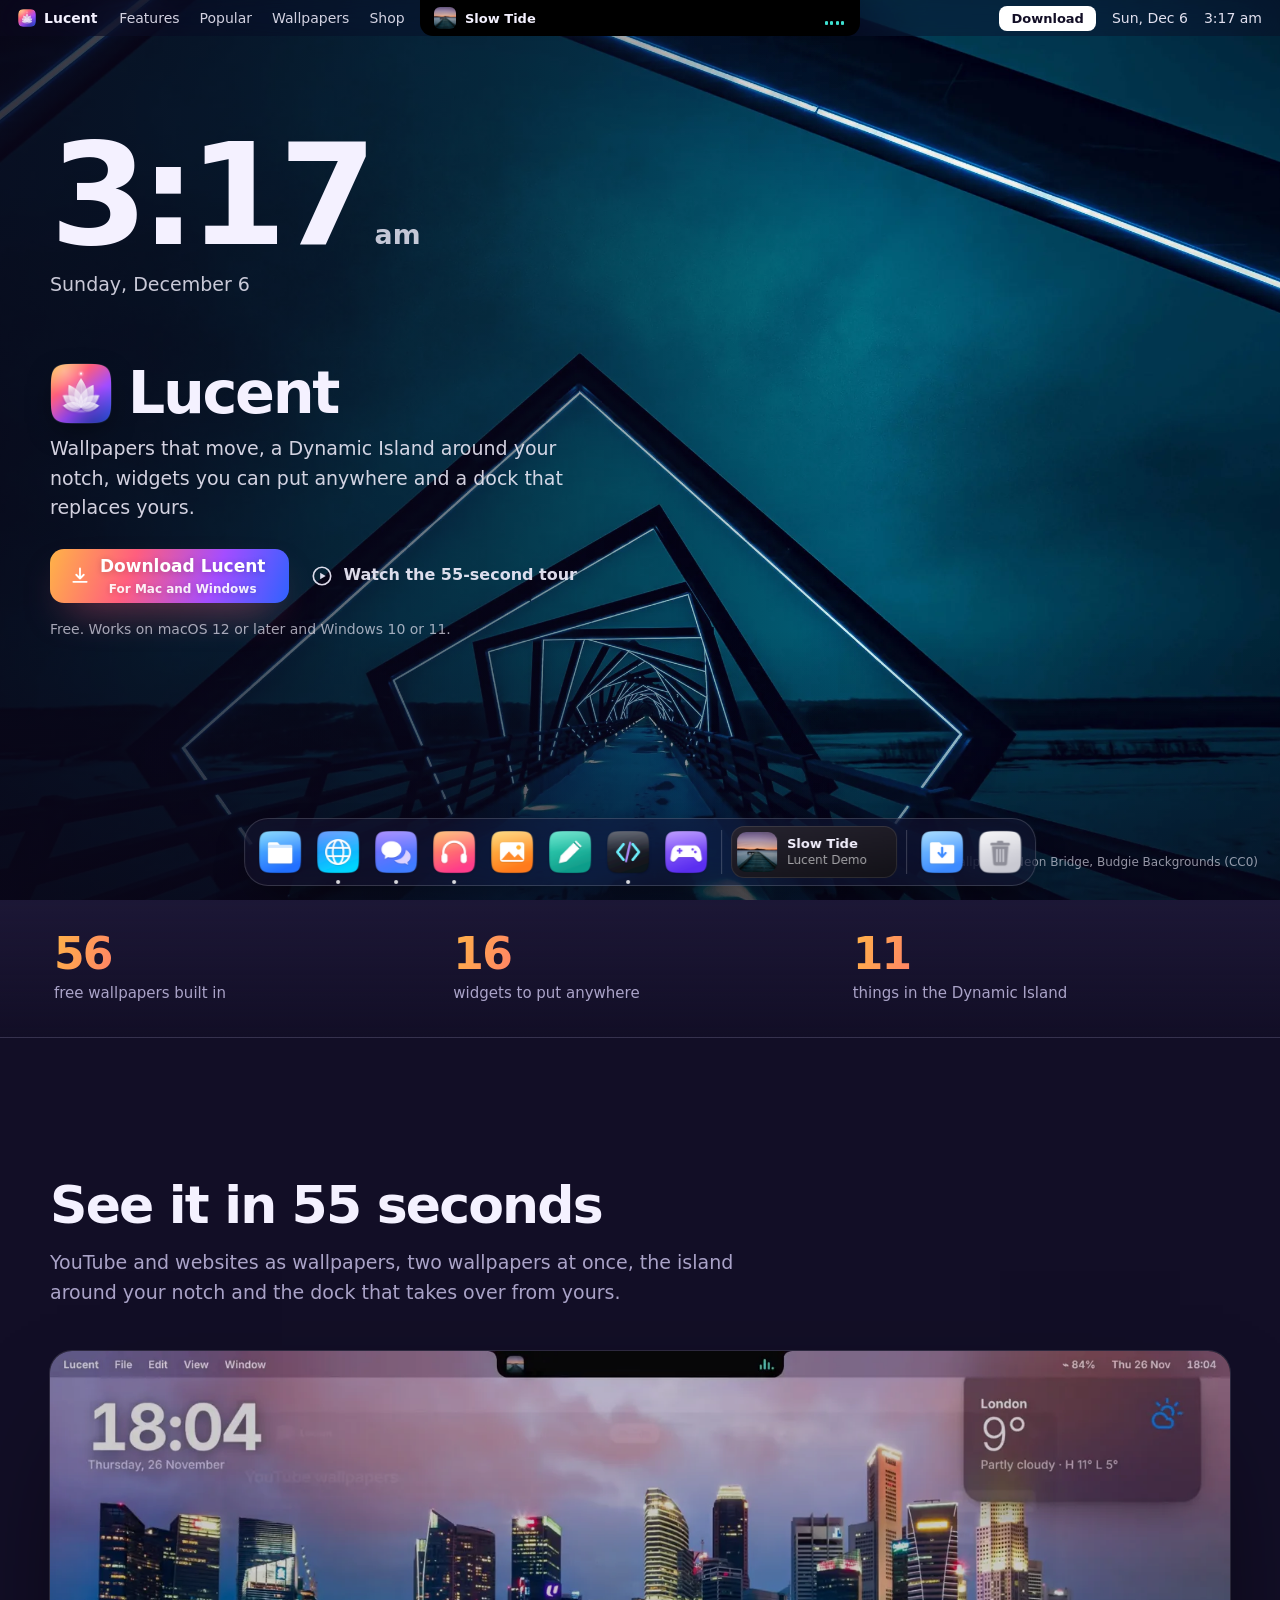
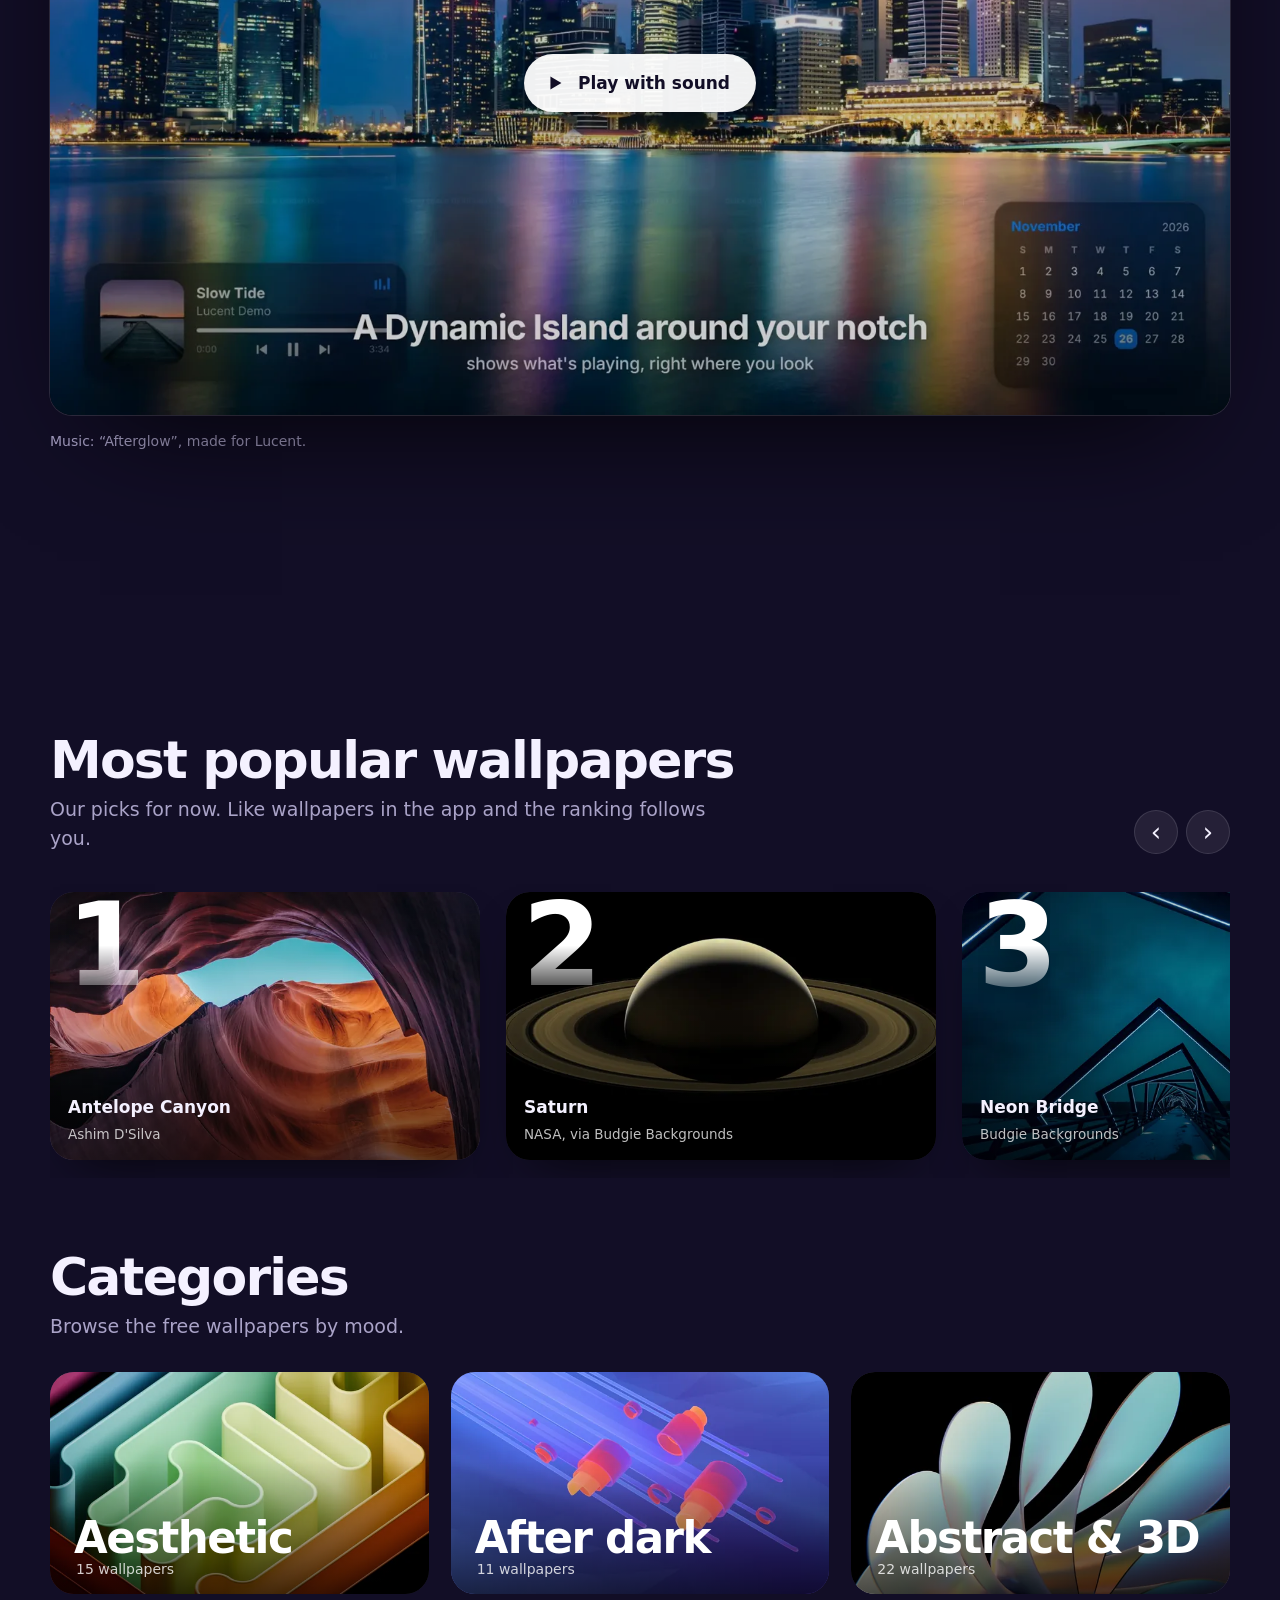
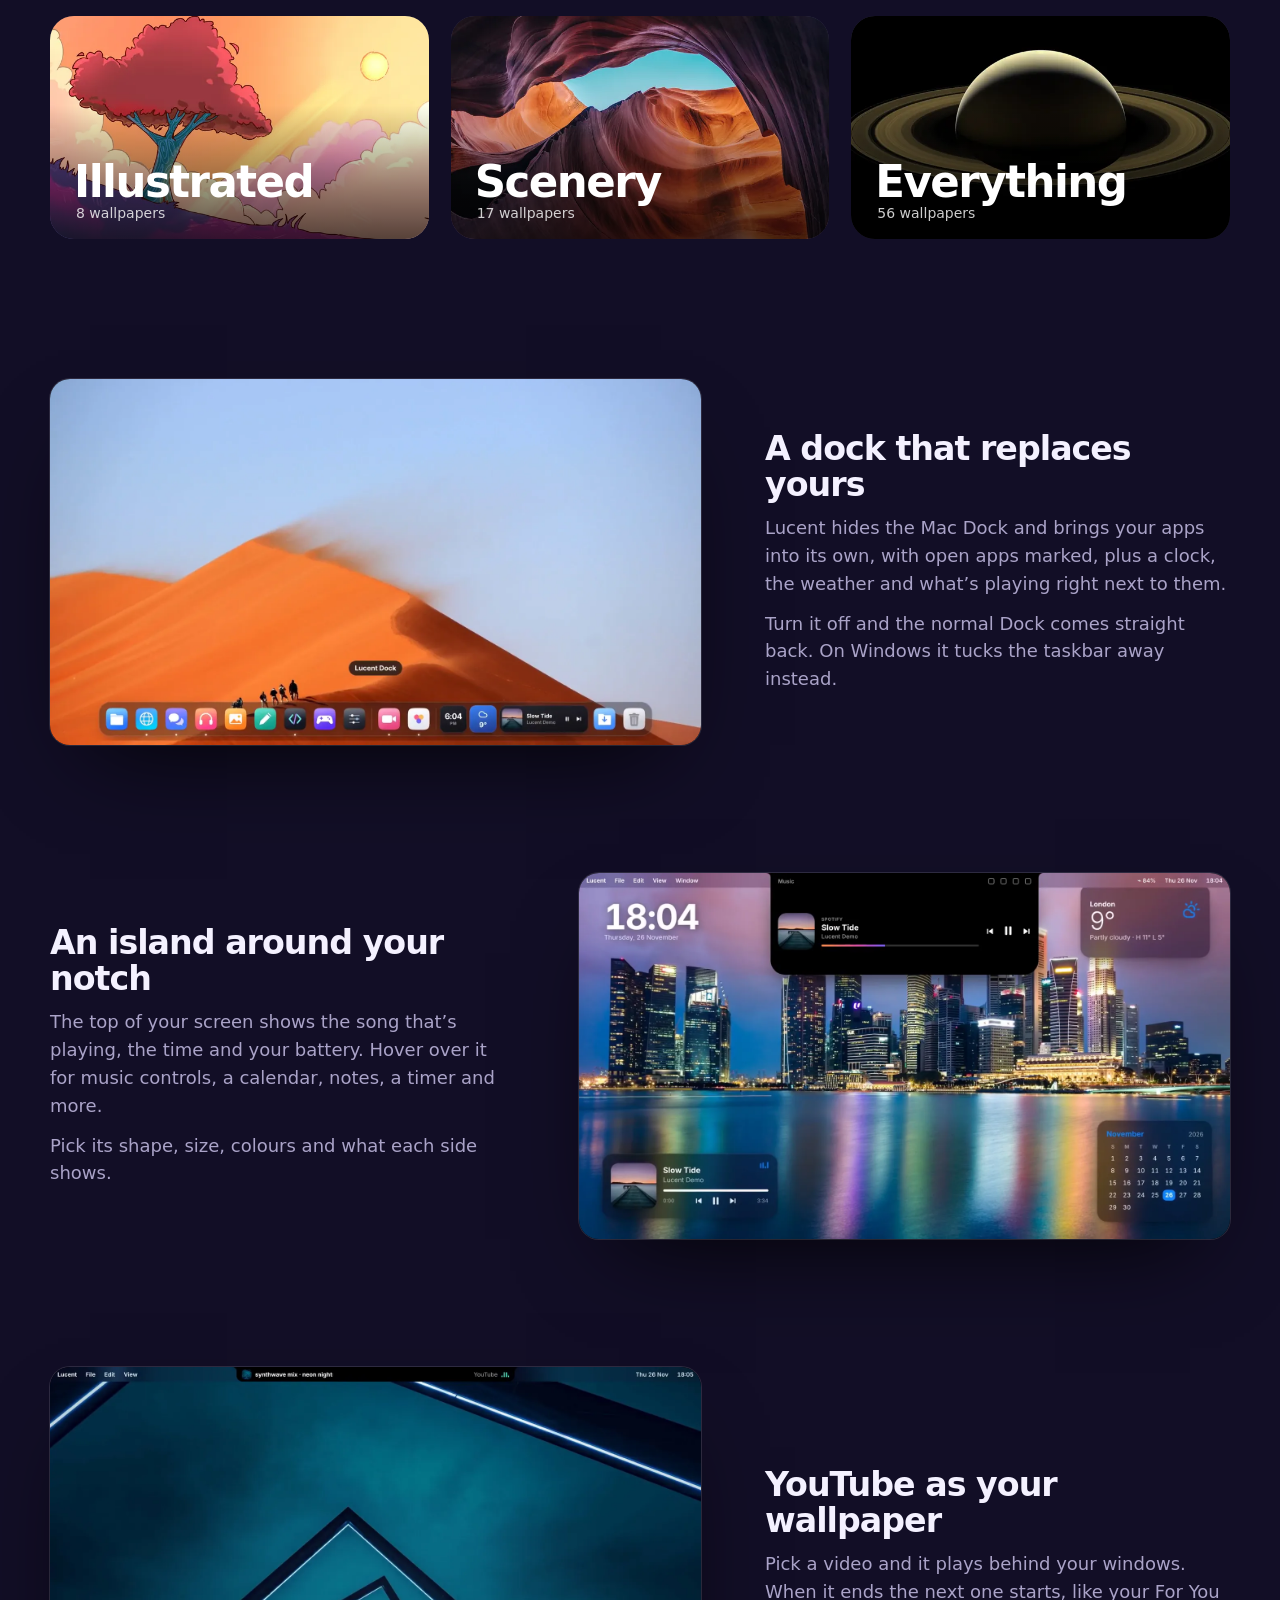
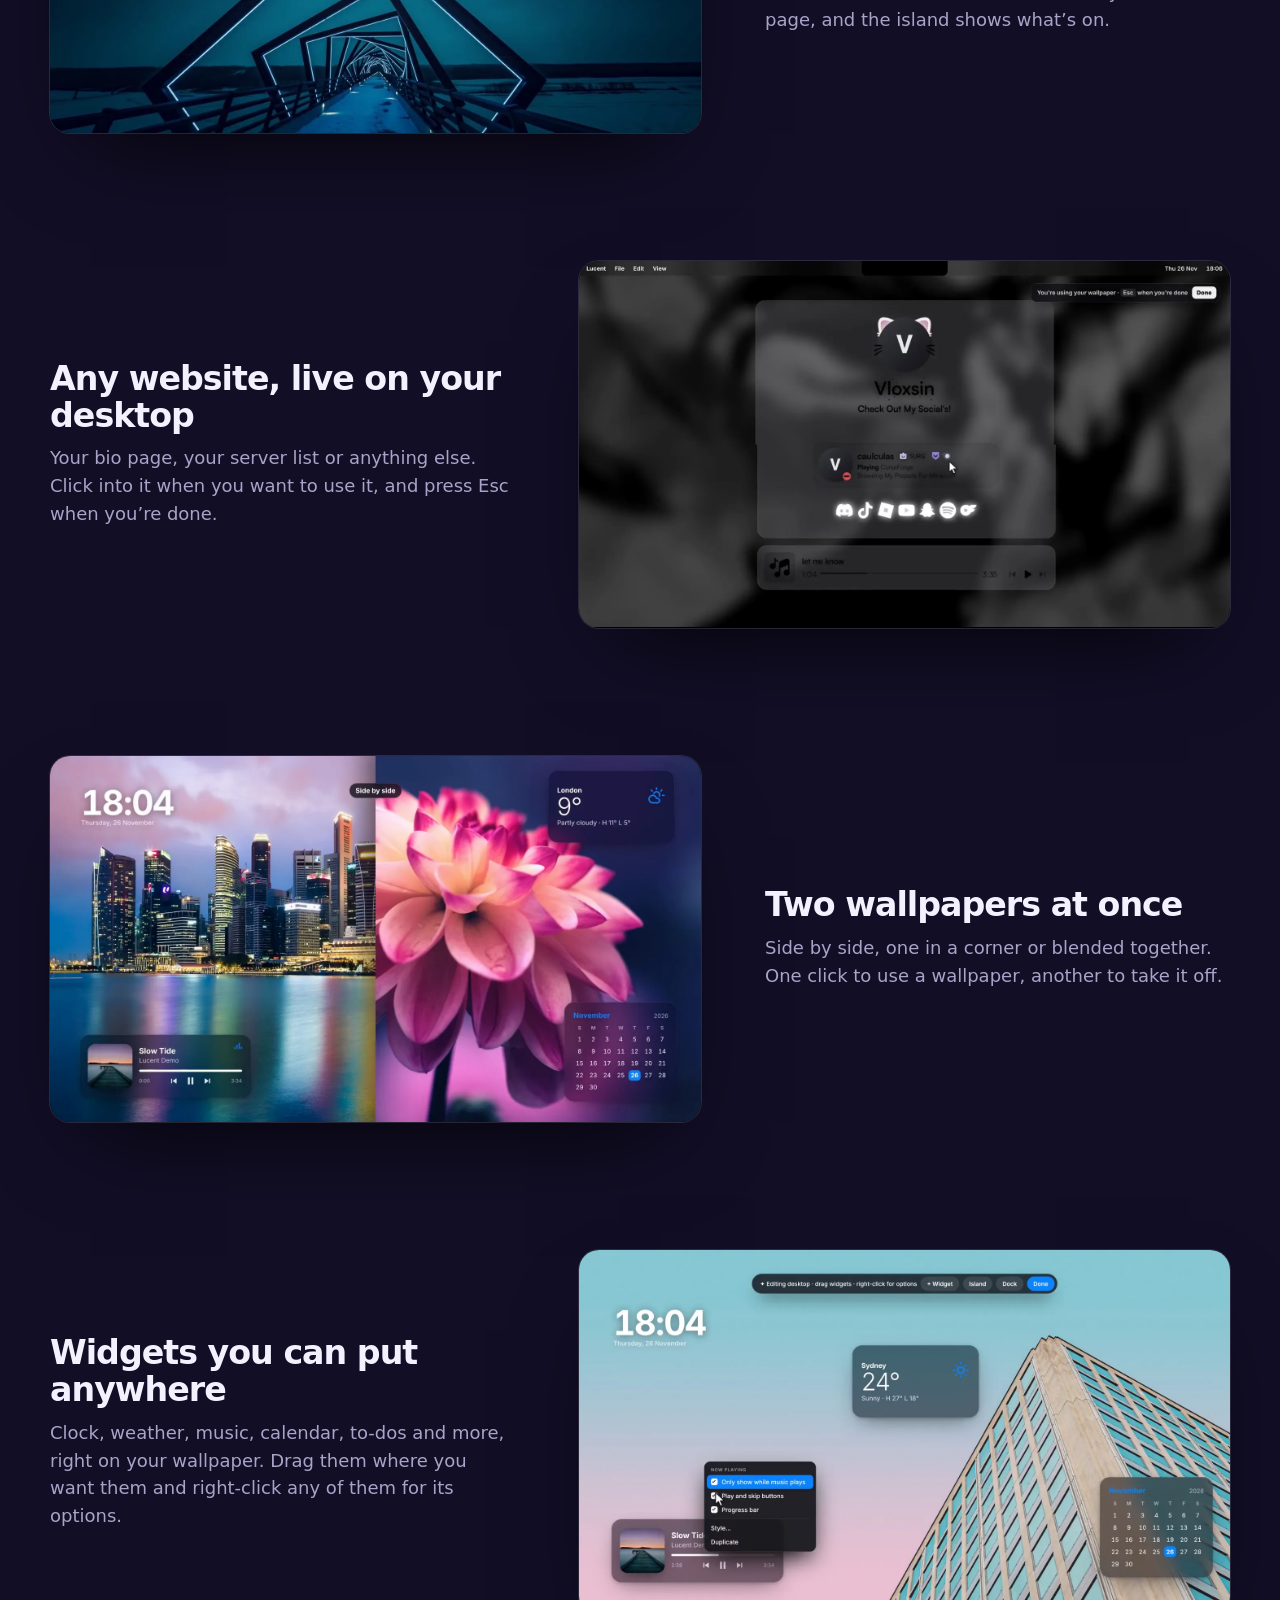
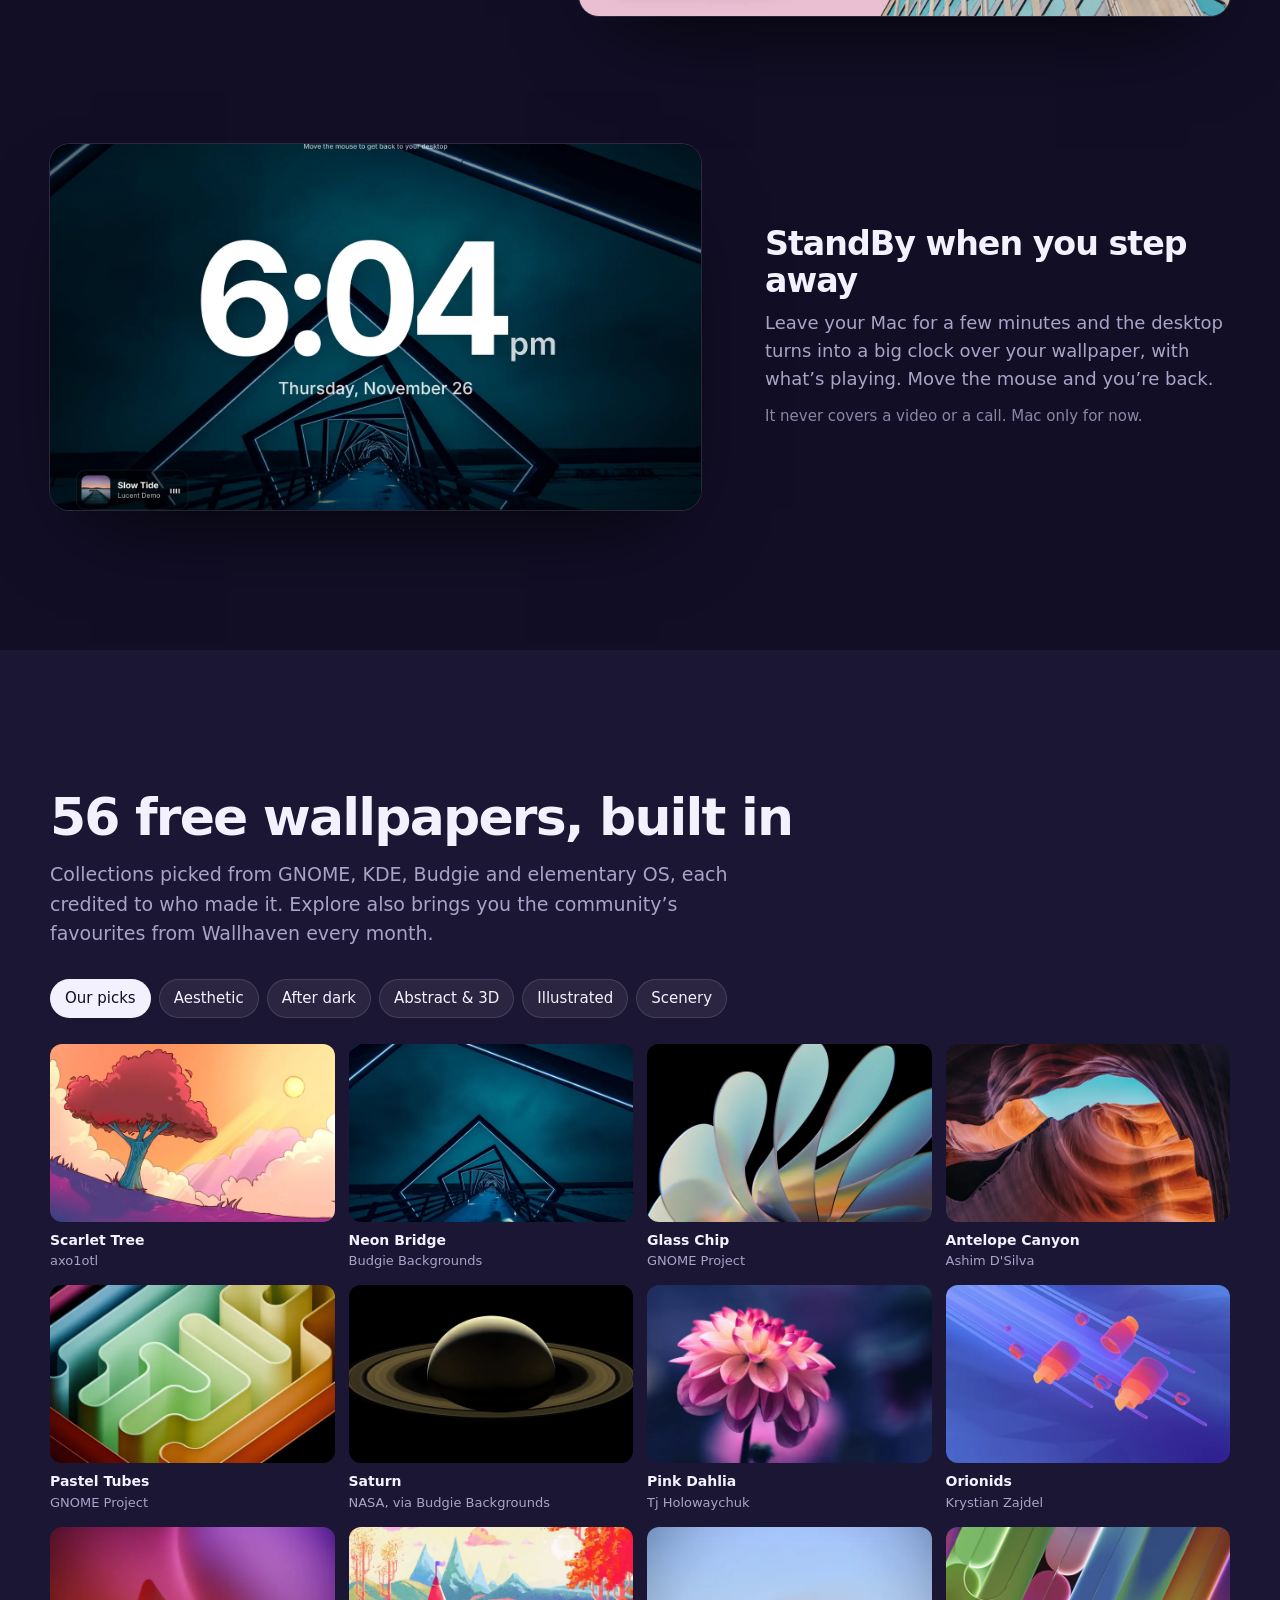
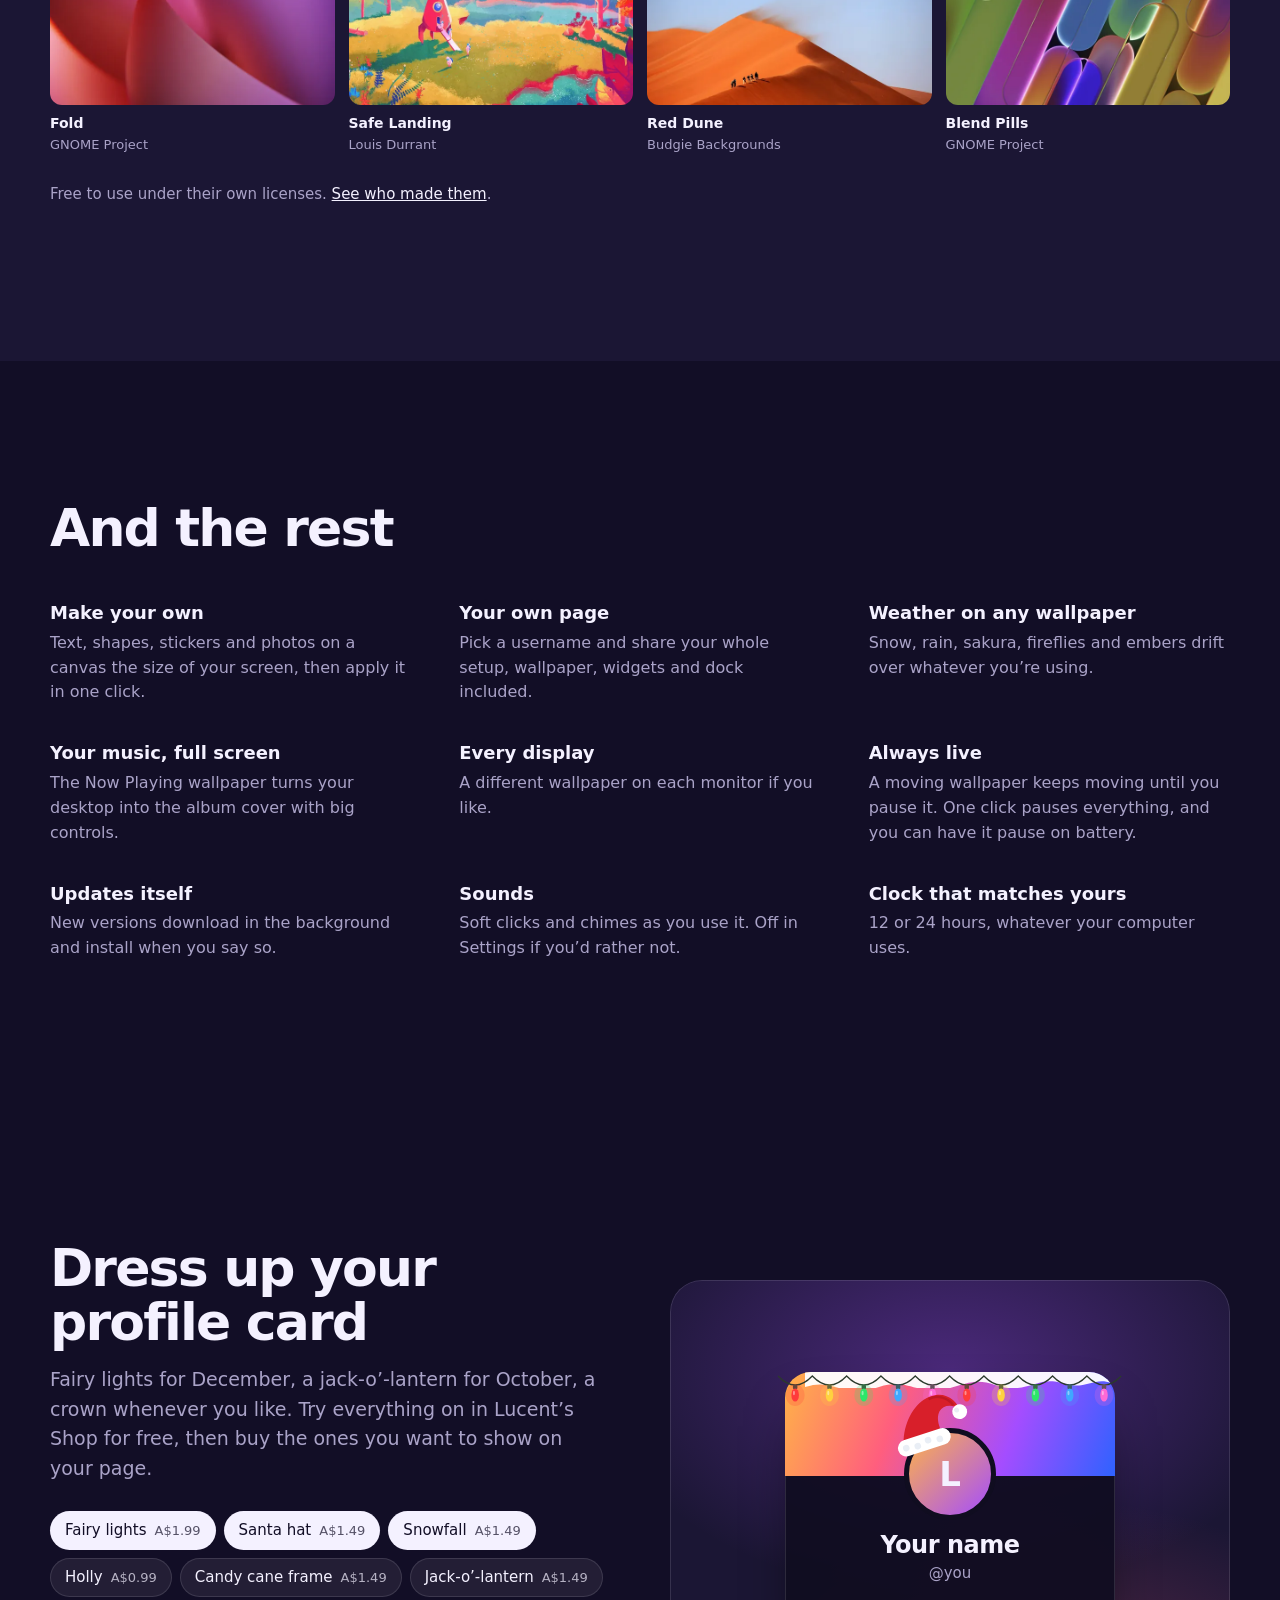
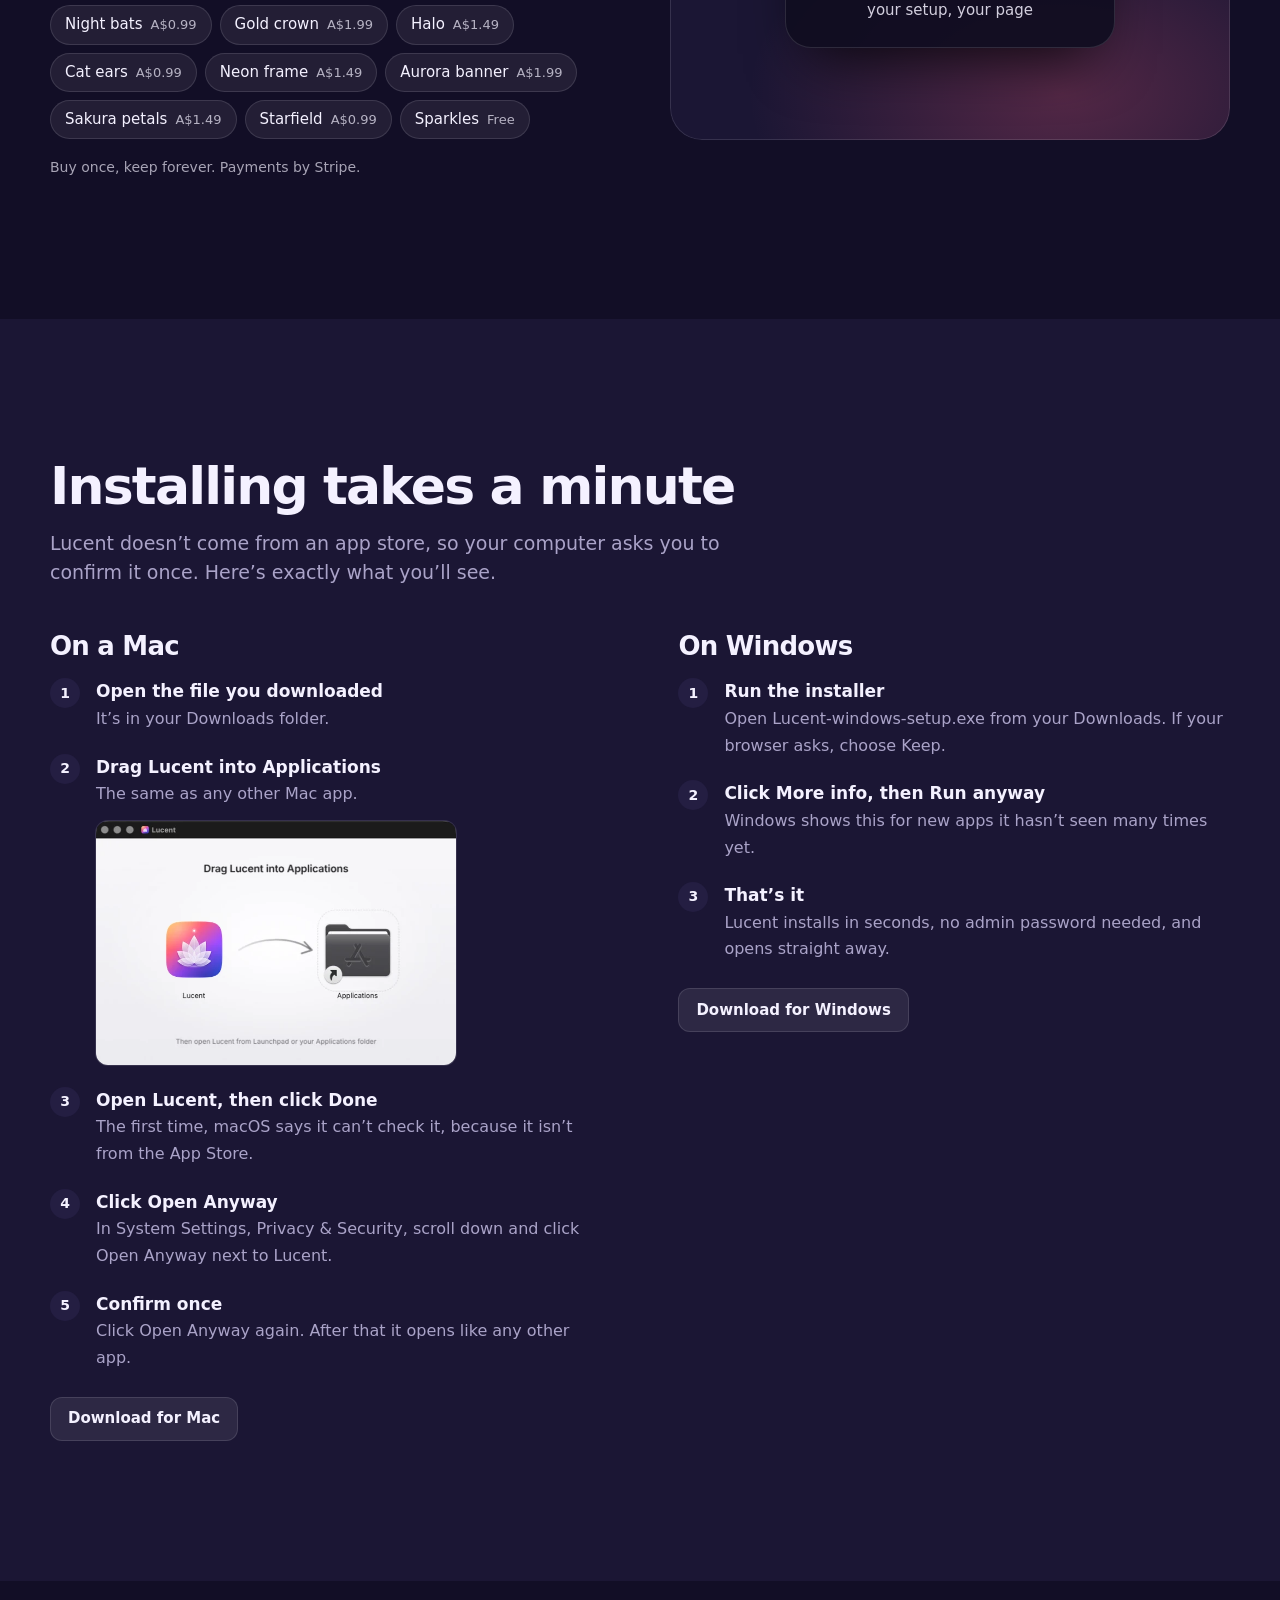
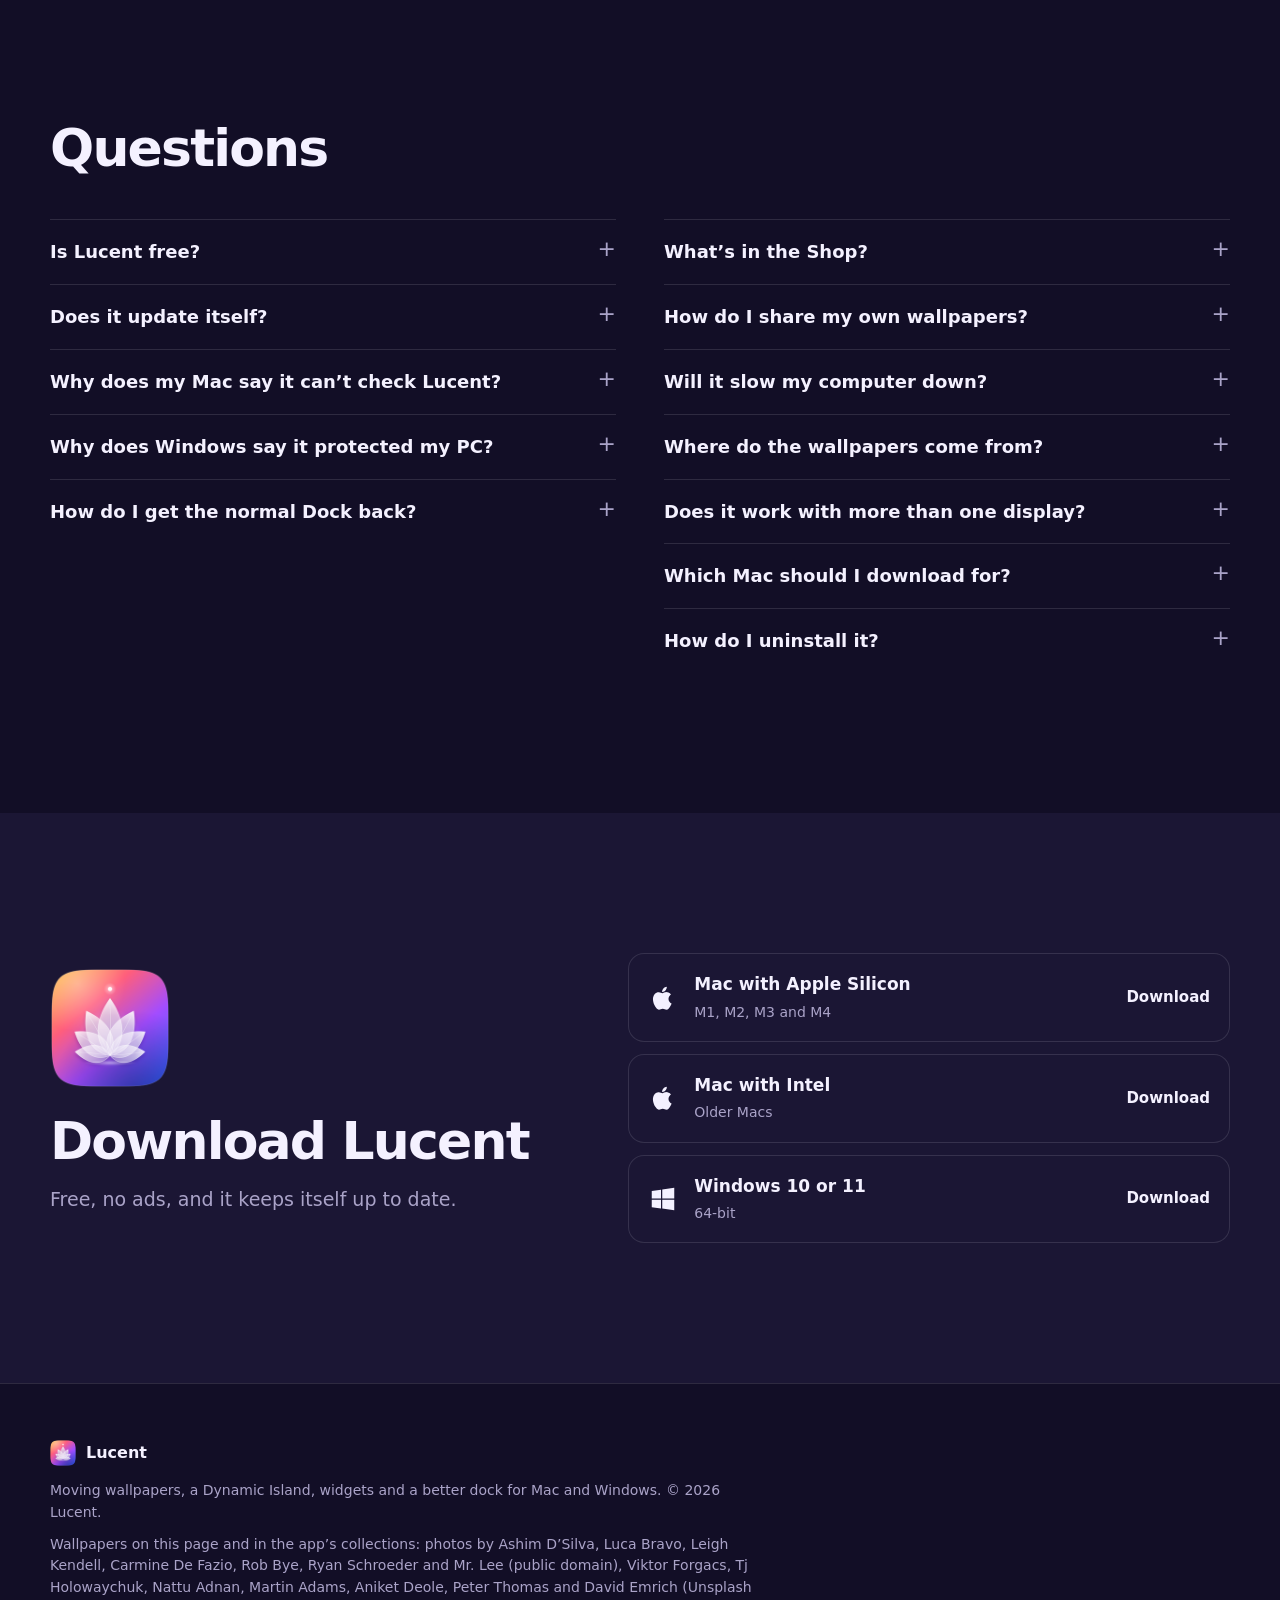
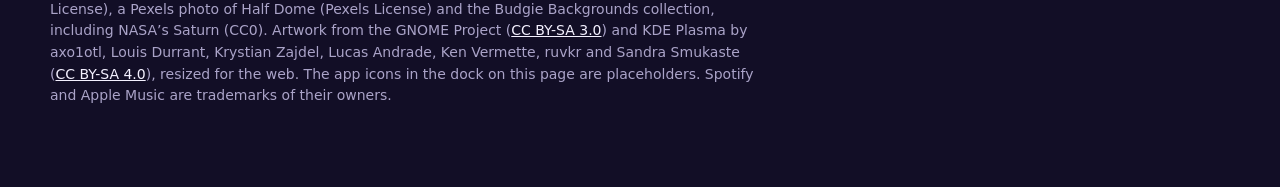
==== commit 383e003f: "Website 2.4: most popular wallpapers, categories, shop, update popup, full-desktop profile pages - M" ====
--- a/index.html
+++ b/index.html
@@ -8,11 +8,11 @@
 <meta name="theme-color" content="#120e26">
 <meta property="og:title" content="Lucent">
 <meta property="og:description" content="Moving wallpapers, a Dynamic Island around your notch, widgets anywhere and a dock that replaces yours. Free for Mac and Windows.">
-<meta property="og:image" content="assets/shots/home.webp?v=231">
-<link rel="icon" type="image/png" href="assets/icon-64.png?v=231">
-<link rel="icon" type="image/svg+xml" href="assets/logo.svg?v=231">
-<link rel="apple-touch-icon" href="assets/apple-touch-icon.png?v=231">
-<link rel="preload" as="image" href="assets/walls/trestle-full.webp?v=231">
+<meta property="og:image" content="assets/shots/home.webp?v=240">
+<link rel="icon" type="image/png" href="assets/icon-64.png?v=240">
+<link rel="icon" type="image/svg+xml" href="assets/logo.svg?v=240">
+<link rel="apple-touch-icon" href="assets/apple-touch-icon.png?v=240">
+<link rel="preload" as="image" href="assets/walls/trestle-full.webp?v=240">
 <style>
 :root {
   --night: #120e26; --night-2: #1b1634; --night-3: #241e42;
@@ -155,7 +155,7 @@
 .install li::before { content: counter(s); position: absolute; left: 0; top: 0; width: 30px; height: 30px; border-radius: 50%; display: grid; place-items: center; background: var(--night-3); font-weight: 700; font-size: 14px; }
 .install li b { display: block; font-size: 17px; }
 .install li span { color: var(--haze); font-size: 16px; }
-.install li img { margin-top: 14px; width: min(100%, 360px); border-radius: 12px; box-shadow: 0 0 0 1px var(--line); }
+.install li img { margin-top: 14px; width: min(100%, 360px); height: auto; border-radius: 12px; box-shadow: 0 0 0 1px var(--line); }
 .install .go { margin-top: 4px; height: 44px; padding: 0 18px; border-radius: 12px; background: rgba(255, 255, 255, .08); box-shadow: inset 0 0 0 1px var(--line); font-size: 15px; opacity: 1; }
 .install .go:hover { background: rgba(255, 255, 255, .13); text-decoration: none; }
 
@@ -206,7 +206,7 @@
 .stage p { margin: 0; color: var(--haze); font-size: 16px; }
 .stage p b { color: var(--ink); }
 .fig { justify-self: center; width: 100%; max-width: 400px; }
-.fig > img { width: 100%; border-radius: 12px; box-shadow: 0 0 0 1px var(--line); }
+.fig > img { width: 100%; height: auto; border-radius: 12px; box-shadow: 0 0 0 1px var(--line); }
 .fileRow { display: flex; align-items: center; gap: 12px; padding: 14px; border-radius: 14px; background: #24232b; box-shadow: inset 0 0 0 1px rgba(255, 255, 255, .1); font-size: 14px; }
 .fileRow img { width: 40px; height: 40px; flex: none; }
 .fileRow small { display: block; color: #98989f; }
@@ -267,13 +267,80 @@
   .wall, .notch, .panel, .sheet { transition: none; }
   .eq i { animation: none; }
 }
+
+/* ---------- 2.4: numbers, most popular, categories, shop, update popup ---------- */
+.numbers { padding: 26px 0; border-bottom: 1px solid var(--line); background: linear-gradient(180deg, rgba(36, 30, 66, .55), transparent); }
+.stats { display: grid; grid-template-columns: repeat(auto-fit, minmax(170px, 1fr)); gap: 18px; }
+.stats div { padding: 6px 4px; }
+.stats b { display: block; font: 750 clamp(30px, 3.6vw, 44px)/1 var(--sys-d); letter-spacing: -.04em; background: var(--lotus); -webkit-background-clip: text; background-clip: text; color: transparent; }
+.stats span { display: block; margin-top: 6px; color: var(--haze); font-size: 15px; }
+.phead { display: flex; align-items: flex-end; justify-content: space-between; gap: 24px; margin-bottom: 30px; }
+.phead h2 { margin-bottom: 8px; }
+.arrows { display: flex; gap: 8px; flex: none; }
+.arrows button { width: 44px; height: 44px; border-radius: 50%; border: 0; background: rgba(244, 241, 255, .08); color: var(--ink); font-size: 26px; line-height: 1; cursor: pointer; box-shadow: inset 0 0 0 1px var(--line); }
+.arrows button:hover { background: rgba(244, 241, 255, .16); }
+.ptrack { display: grid; grid-auto-flow: column; grid-auto-columns: min(430px, 78vw); gap: 26px; overflow-x: auto; scroll-snap-type: x mandatory; padding: 8px 2px 18px; scrollbar-width: none; }
+.ptrack::-webkit-scrollbar { display: none; }
+.pcard { position: relative; display: block; aspect-ratio: 16 / 10; border-radius: 24px; overflow: hidden; scroll-snap-align: start; text-decoration: none; background: var(--night-3); box-shadow: 0 24px 50px -28px rgba(0, 0, 0, .8), inset 0 0 0 1px var(--line); }
+.pcard img { width: 100%; height: 100%; object-fit: cover; transition: transform .5s ease; }
+.pcard:hover img { transform: scale(1.04); }
+.pcard::after { content: ''; position: absolute; inset: 0; background: linear-gradient(180deg, rgba(0, 0, 0, .18), transparent 40%, rgba(0, 0, 0, .62)); pointer-events: none; }
+.pcard .rank { position: absolute; left: 16px; top: -4px; z-index: 2; font: 900 clamp(92px, 9vw, 128px)/1 var(--sys-d); letter-spacing: -.07em; color: #fff; text-shadow: 0 10px 34px rgba(0, 0, 0, .45); -webkit-mask: linear-gradient(180deg, #000 50%, rgba(0, 0, 0, .1) 98%); mask: linear-gradient(180deg, #000 50%, rgba(0, 0, 0, .1) 98%); }
+.pcard .pinfo { position: absolute; left: 18px; right: 18px; bottom: 14px; z-index: 2; }
+.pcard .pinfo b { display: block; font-size: 17px; }
+.pcard .pinfo span { font-size: 13.5px; color: rgba(255, 255, 255, .75); }
+.pcard .pl { color: #ff9bb5; font-weight: 700; margin-right: 8px; }
+.cats { display: grid; grid-template-columns: repeat(3, minmax(0, 1fr)); gap: 22px; }
+.ctile { position: relative; aspect-ratio: 16 / 9.4; border: 0; padding: 0; border-radius: 24px; overflow: hidden; cursor: pointer; text-align: left; background: var(--night-3); color: #fff; box-shadow: inset 0 0 0 1px var(--line); }
+.ctile img { width: 100%; height: 100%; object-fit: cover; transition: transform .5s ease; }
+.ctile:hover img { transform: scale(1.05); }
+.ctile::after { content: ''; position: absolute; inset: 0; background: linear-gradient(180deg, transparent 40%, rgba(0, 0, 0, .66)); }
+.ctile b { position: absolute; left: 24px; bottom: 34px; z-index: 2; font: 800 clamp(30px, 3.4vw, 46px)/1 var(--sys-d); letter-spacing: -.035em; }
+.ctile span { position: absolute; left: 26px; bottom: 14px; z-index: 2; font-size: 14px; color: rgba(255, 255, 255, .8); }
+.ctile:focus-visible, .pcard:focus-visible, .wchips button:focus-visible, .shoplist button:focus-visible { outline: 3px solid var(--focus); outline-offset: 3px; }
+.wchips { display: flex; flex-wrap: wrap; gap: 8px; margin: -14px 0 26px; }
+.wchips button, .shoplist button { border: 0; cursor: pointer; padding: 8px 15px; border-radius: 999px; background: rgba(244, 241, 255, .07); color: var(--ink); font-size: 15px; box-shadow: inset 0 0 0 1px var(--line); }
+.wchips button[aria-pressed="true"], .shoplist button.on { background: var(--ink); color: var(--night); box-shadow: none; }
+.sub-h { margin: 70px 0 8px; font: 700 28px/1.1 var(--sys-d); letter-spacing: -.02em; }
+.walls.shared figure { position: relative; }
+.walls.shared .live { position: absolute; top: 10px; left: 10px; font-style: normal; font-size: 12px; font-weight: 700; padding: 3px 8px; border-radius: 999px; background: rgba(0, 0, 0, .55); color: #7dffb0; }
+.shopbox { display: grid; grid-template-columns: minmax(0, 1fr) minmax(0, 1fr); gap: 60px; align-items: center; }
+.shoplist { display: flex; flex-wrap: wrap; gap: 8px; margin-top: 28px; }
+.shoplist button { display: inline-flex; gap: 8px; align-items: baseline; }
+.shoplist small { font-size: 13px; opacity: .7; }
+.shop-stage { display: grid; place-items: center; min-height: 460px; border-radius: 32px; background: radial-gradient(90% 70% at 50% 20%, rgba(164, 77, 255, .35), transparent 70%), radial-gradient(80% 60% at 70% 90%, rgba(255, 94, 126, .25), transparent 70%), var(--night-2); box-shadow: inset 0 0 0 1px var(--line); }
+.sc-card { position: relative; width: min(330px, 80vw); border-radius: 26px; text-align: center; padding-bottom: 26px; background: rgba(16, 13, 32, .92); box-shadow: inset 0 0 0 1px rgba(255, 255, 255, .12), 0 30px 60px -24px rgba(0, 0, 0, .8); --acc: #a44dff; }
+.sc-card .banner { height: 104px; border-radius: 26px 26px 0 0; background: var(--lotus); }
+.sc-card .av { width: 92px; height: 92px; margin: -48px auto 0; border-radius: 50%; display: grid; place-items: center; font: 800 34px/1 var(--sys-d); background: linear-gradient(135deg, #ffb347, #a44dff); border: 5px solid rgb(16, 13, 32); }
+.sc-card .nm { margin-top: 12px; font: 800 24px/1.1 var(--sys-d); letter-spacing: -.02em; }
+.sc-card .nm span { position: relative; display: inline-block; }
+.sc-card .un { color: var(--haze); font-size: 15px; margin-top: 4px; }
+.sc-card .bio { margin-top: 14px; font-size: 15px; color: rgba(244, 241, 255, .85); }
+.upd { position: fixed; inset: 0; z-index: 80; display: grid; place-items: center; padding: 20px; background: rgba(8, 6, 18, .55); -webkit-backdrop-filter: blur(6px); backdrop-filter: blur(6px); opacity: 0; transition: opacity .3s ease; }
+.upd.on { opacity: 1; }
+.upd-card { position: relative; width: min(460px, 100%); padding: 26px 26px 22px; border-radius: 26px; background: var(--night-2); box-shadow: inset 0 0 0 1px var(--line), 0 40px 80px -30px #000; transform: translateY(14px) scale(.98); transition: transform .35s cubic-bezier(.2, .9, .3, 1.1); }
+.upd.on .upd-card { transform: none; }
+.upd-top { display: flex; gap: 14px; align-items: center; }
+.upd-top img { border-radius: 14px; }
+.upd-tag { display: inline-block; font-size: 13px; font-weight: 700; padding: 3px 10px; border-radius: 999px; background: var(--lotus); color: #fff; }
+.upd h3 { margin: 6px 0 0; font: 750 24px/1.15 var(--sys-d); letter-spacing: -.02em; }
+.upd ul { margin: 18px 0 0; padding-left: 20px; color: rgba(244, 241, 255, .9); font-size: 15.5px; }
+.upd li { margin: 4px 0; }
+.upd-note { margin: 14px 0 0; color: var(--haze); font-size: 14px; }
+.upd-row { display: flex; gap: 10px; margin-top: 20px; }
+.upd-go { flex: 1; height: 48px; border: 0; border-radius: 14px; background: var(--lotus); color: #fff; font-weight: 700; cursor: pointer; }
+.upd-later { height: 48px; padding: 0 18px; border: 0; border-radius: 14px; background: rgba(244, 241, 255, .08); cursor: pointer; }
+.upd-x { position: absolute; right: 14px; top: 12px; width: 34px; height: 34px; border: 0; border-radius: 50%; background: rgba(244, 241, 255, .08); font-size: 22px; line-height: 1; cursor: pointer; }
+@media (max-width: 900px) { .cats { grid-template-columns: repeat(2, minmax(0, 1fr)); } .shopbox { grid-template-columns: 1fr; gap: 36px; } }
+@media (max-width: 560px) { .cats { grid-template-columns: 1fr; } .phead { align-items: flex-start; } .arrows { display: none; } }
+@media (prefers-reduced-motion: reduce) { .pcard img, .ctile img, .upd, .upd-card { transition: none; } }
 </style>
 </head>
 <body>
 
 <header class="bar" id="bar">
-  <a class="me" href="#top"><img src="assets/icon-64.png?v=231" alt="">Lucent</a>
-  <nav aria-label="Sections"><a href="#features">Features</a><a href="#wallpapers">Wallpapers</a><a href="#install">Install</a><a href="#faq">Questions</a></nav>
+  <a class="me" href="#top"><img src="assets/icon-64.png?v=240" alt="">Lucent</a>
+  <nav aria-label="Sections"><a href="#features">Features</a><a href="#popular">Popular</a><a href="#wallpapers">Wallpapers</a><a href="#shop">Shop</a><a href="#install">Install</a><a href="#faq">Questions</a></nav>
   <div class="end"><button class="get" type="button" data-dl="auto">Download</button><span class="when date" id="barDate"></span><span class="when" id="barTime"></span></div>
 </header>
 
@@ -281,15 +348,15 @@
   <div class="wall on" id="wallA"></div>
   <div class="wall" id="wallB"></div>
   <div class="notch island" id="notch" tabindex="0" aria-label="Dynamic Island: Slow Tide is playing. Hover or focus to open.">
-    <div class="wing l"><i class="art" style="background-image:url('assets/walls/pier.webp?v=231')"></i>Slow Tide</div>
+    <div class="wing l"><i class="art" style="background-image:url('assets/walls/pier.webp?v=240')"></i>Slow Tide</div>
     <div class="wing r"><span class="eq"><i></i><i></i><i></i><i></i></span></div>
-    <div class="player"><i class="big" style="background-image:url('assets/walls/pier.webp?v=231')"></i><div style="flex:1;min-width:0"><b>Slow Tide</b><span>Lucent Demo</span><div class="prog"><i></i></div></div></div>
+    <div class="player"><i class="big" style="background-image:url('assets/walls/pier.webp?v=240')"></i><div style="flex:1;min-width:0"><b>Slow Tide</b><span>Lucent Demo</span><div class="prog"><i></i></div></div></div>
   </div>
 
   <div class="desk">
     <div class="clock" id="clock" aria-label="The time where you are"></div>
     <p class="today" id="today"></p>
-    <h1><img src="assets/icon-256.png?v=231" alt="">Lucent</h1>
+    <h1><img src="assets/icon-256.png?v=240" alt="">Lucent</h1>
     <p class="lede">Wallpapers that move, a Dynamic Island around your notch, widgets you can put anywhere and a dock that replaces yours.</p>
     <div class="ctas">
       <button class="btn main" type="button" data-dl="auto"><svg viewBox="0 0 24 24" fill="none" stroke="currentColor" stroke-width="2.2" stroke-linecap="round" stroke-linejoin="round"><path d="M12 3v12m0 0-4.5-4.5M12 15l4.5-4.5M4 19h16"/></svg><span><span id="heroDl">Download Lucent</span><small id="heroDlS">For Mac and Windows</small></span></button>
@@ -299,63 +366,74 @@
   </div>
 
   <div class="dock" id="dock" aria-hidden="true">
-    <div class="it"><img src="assets/dock/files.png?v=231" alt=""><span class="tip">Files</span></div>
-    <div class="it on"><img src="assets/dock/browser.png?v=231" alt=""><span class="tip">Browser</span></div>
-    <div class="it on"><img src="assets/dock/chat.png?v=231" alt=""><span class="tip">Chat</span></div>
-    <div class="it on"><img src="assets/dock/music.png?v=231" alt=""><span class="tip">Music</span></div>
-    <div class="it"><img src="assets/dock/photos.png?v=231" alt=""><span class="tip">Photos</span></div>
-    <div class="it"><img src="assets/dock/notes.png?v=231" alt=""><span class="tip">Notes</span></div>
-    <div class="it on"><img src="assets/dock/code.png?v=231" alt=""><span class="tip">Code</span></div>
-    <div class="it"><img src="assets/dock/games.png?v=231" alt=""><span class="tip">Games</span></div>
+    <div class="it"><img src="assets/dock/files.png?v=240" alt=""><span class="tip">Files</span></div>
+    <div class="it on"><img src="assets/dock/browser.png?v=240" alt=""><span class="tip">Browser</span></div>
+    <div class="it on"><img src="assets/dock/chat.png?v=240" alt=""><span class="tip">Chat</span></div>
+    <div class="it on"><img src="assets/dock/music.png?v=240" alt=""><span class="tip">Music</span></div>
+    <div class="it"><img src="assets/dock/photos.png?v=240" alt=""><span class="tip">Photos</span></div>
+    <div class="it"><img src="assets/dock/notes.png?v=240" alt=""><span class="tip">Notes</span></div>
+    <div class="it on"><img src="assets/dock/code.png?v=240" alt=""><span class="tip">Code</span></div>
+    <div class="it"><img src="assets/dock/games.png?v=240" alt=""><span class="tip">Games</span></div>
     <span class="sep"></span>
-    <div class="np"><i class="art" style="background-image:url('assets/walls/pier.webp?v=231')"></i><div>Slow Tide<span>Lucent Demo</span></div><span class="eq" style="margin-left:6px"><i></i><i></i><i></i><i></i></span></div>
+    <div class="np"><i class="art" style="background-image:url('assets/walls/pier.webp?v=240')"></i><div>Slow Tide<span>Lucent Demo</span></div><span class="eq" style="margin-left:6px"><i></i><i></i><i></i><i></i></span></div>
     <span class="sep"></span>
-    <div class="it"><img src="assets/dock/downloads.png?v=231" alt=""><span class="tip">Downloads</span></div>
-    <div class="it"><img src="assets/dock/trash.png?v=231" alt=""><span class="tip">Trash</span></div>
+    <div class="it"><img src="assets/dock/downloads.png?v=240" alt=""><span class="tip">Downloads</span></div>
+    <div class="it"><img src="assets/dock/trash.png?v=240" alt=""><span class="tip">Trash</span></div>
   </div>
   <p class="credit" id="credit"></p>
 </section>
 
 <main>
+<section class="numbers" aria-label="Lucent in numbers"><div class="wrap"><div class="stats" id="stats"></div></div></section>
 <section class="band" id="tour">
   <div class="wrap">
     <div class="head"><h2>See it in 55 seconds</h2><p class="lede">YouTube and websites as wallpapers, two wallpapers at once, the island around your notch and the dock that takes over from yours.</p></div>
     <div class="tour" id="tourBox">
-      <video id="promo" src="assets/lucent-promo.mp4?v=231" poster="assets/video-poster.webp?v=231" playsinline preload="metadata"></video>
+      <video id="promo" src="assets/lucent-promo.mp4?v=240" poster="assets/video-poster.webp?v=240" playsinline preload="metadata"></video>
       <button class="play" type="button" id="playTour"><span><svg viewBox="0 0 24 24"><path d="M7 4.8v14.4L19 12Z" fill="currentColor"/></svg>Play with sound</span></button>
     </div>
     <p class="tour-note">Music: “Afterglow”, made for Lucent.</p>
   </div>
 </section>
 
+<section class="band" id="popular">
+  <div class="wrap">
+    <div class="phead"><div><h2>Most popular wallpapers</h2><p class="lede" id="popSub">Ranked by likes from people using Lucent.</p></div>
+      <div class="arrows"><button type="button" id="popPrev" aria-label="Scroll back">‹</button><button type="button" id="popNext" aria-label="Scroll on">›</button></div></div>
+    <div class="ptrack" id="popTrack" aria-label="Most popular wallpapers, ranked"></div>
+    <div class="phead" style="margin-top:72px"><div><h2>Categories</h2><p class="lede">Browse the free wallpapers by mood.</p></div></div>
+    <div class="cats" id="catGrid"></div>
+  </div>
+</section>
+
 <section class="band" id="features" style="padding-top:0">
   <div class="wrap">
     <article class="feature">
-      <div class="media"><video data-clip src="assets/clips/dock.mp4?v=231" poster="assets/clips/dock.webp?v=231" muted loop playsinline preload="none"></video></div>
+      <div class="media"><video data-clip src="assets/clips/dock.mp4?v=240" poster="assets/clips/dock.webp?v=240" muted loop playsinline preload="none"></video></div>
       <div><h3>A dock that replaces yours</h3><p>Lucent hides the Mac Dock and brings your apps into its own, with open apps marked, plus a clock, the weather and what’s playing right next to them.</p><p>Turn it off and the normal Dock comes straight back. On Windows it tucks the taskbar away instead.</p></div>
     </article>
     <article class="feature flip">
-      <div class="media"><video data-clip src="assets/clips/notch.mp4?v=231" poster="assets/clips/notch.webp?v=231" muted loop playsinline preload="none"></video></div>
+      <div class="media"><video data-clip src="assets/clips/notch.mp4?v=240" poster="assets/clips/notch.webp?v=240" muted loop playsinline preload="none"></video></div>
       <div><h3>An island around your notch</h3><p>The top of your screen shows the song that’s playing, the time and your battery. Hover over it for music controls, a calendar, notes, a timer and more.</p><p>Pick its shape, size, colours and what each side shows.</p></div>
     </article>
     <article class="feature">
-      <div class="media"><video data-clip src="assets/clips/youtube.mp4?v=231" poster="assets/clips/youtube.webp?v=231" muted loop playsinline preload="none"></video></div>
+      <div class="media"><video data-clip src="assets/clips/youtube.mp4?v=240" poster="assets/clips/youtube.webp?v=240" muted loop playsinline preload="none"></video></div>
       <div><h3>YouTube as your wallpaper</h3><p>Pick a video and it plays behind your windows. When it ends the next one starts, like your For You page, and the island shows what’s on.</p></div>
     </article>
     <article class="feature flip">
-      <div class="media"><video data-clip src="assets/clips/websites.mp4?v=231" poster="assets/clips/websites.webp?v=231" muted loop playsinline preload="none"></video></div>
+      <div class="media"><video data-clip src="assets/clips/websites.mp4?v=240" poster="assets/clips/websites.webp?v=240" muted loop playsinline preload="none"></video></div>
       <div><h3>Any website, live on your desktop</h3><p>Your bio page, your server list or anything else. Click into it when you want to use it, and press Esc when you’re done.</p></div>
     </article>
     <article class="feature">
-      <div class="media"><video data-clip src="assets/clips/two.mp4?v=231" poster="assets/clips/two.webp?v=231" muted loop playsinline preload="none"></video></div>
+      <div class="media"><video data-clip src="assets/clips/two.mp4?v=240" poster="assets/clips/two.webp?v=240" muted loop playsinline preload="none"></video></div>
       <div><h3>Two wallpapers at once</h3><p>Side by side, one in a corner or blended together. One click to use a wallpaper, another to take it off.</p></div>
     </article>
     <article class="feature flip">
-      <div class="media"><video data-clip src="assets/clips/widgets.mp4?v=231" poster="assets/clips/widgets.webp?v=231" muted loop playsinline preload="none"></video></div>
+      <div class="media"><video data-clip src="assets/clips/widgets.mp4?v=240" poster="assets/clips/widgets.webp?v=240" muted loop playsinline preload="none"></video></div>
       <div><h3>Widgets you can put anywhere</h3><p>Clock, weather, music, calendar, to-dos and more, right on your wallpaper. Drag them where you want them and right-click any of them for its options.</p></div>
     </article>
     <article class="feature">
-      <div class="media"><img src="assets/shots/standby.webp?v=231" alt="StandBy: a big clock over the Neon Bridge wallpaper, with the song that’s playing" loading="lazy" width="1600" height="1000"></div>
+      <div class="media"><img src="assets/shots/standby.webp?v=240" alt="StandBy: a big clock over the Neon Bridge wallpaper, with the song that’s playing" loading="lazy" width="1600" height="1000"></div>
       <div><h3>StandBy when you step away</h3><p>Leave your Mac for a few minutes and the desktop turns into a big clock over your wallpaper, with what’s playing. Move the mouse and you’re back.</p><p class="note">It never covers a video or a call. Mac only for now.</p></div>
     </article>
   </div>
@@ -364,8 +442,10 @@
 <section class="band" id="wallpapers" style="background:var(--night-2)">
   <div class="wrap">
     <div class="head"><h2>56 free wallpapers, built in</h2><p class="lede">Collections picked from GNOME, KDE, Budgie and elementary OS, each credited to who made it. Explore also brings you the community’s favourites from Wallhaven every month.</p></div>
+    <div class="wchips" id="wchips" role="group" aria-label="Show wallpapers"></div>
     <div class="walls" id="walls"></div>
     <p class="walls-foot">Free to use under their own licenses. <a href="#credits">See who made them</a>.</p>
+    <div id="sharedWrap" hidden><h3 class="sub-h">Shared by people using Lucent</h3><p class="lede" style="margin-bottom:24px">Publish your own from the app: right-click a wallpaper in your Library, then Publish.</p><div class="walls shared" id="shared"></div></div>
   </div>
 </section>
 
@@ -378,11 +458,23 @@
       <div><dt>Weather on any wallpaper</dt><dd>Snow, rain, sakura, fireflies and embers drift over whatever you’re using.</dd></div>
       <div><dt>Your music, full screen</dt><dd>The Now Playing wallpaper turns your desktop into the album cover with big controls.</dd></div>
       <div><dt>Every display</dt><dd>A different wallpaper on each monitor if you like.</dd></div>
-      <div><dt>Easy on battery</dt><dd>Moving wallpapers pause on battery, and one click pauses everything.</dd></div>
+      <div><dt>Always live</dt><dd>A moving wallpaper keeps moving until you pause it. One click pauses everything, and you can have it pause on battery.</dd></div>
       <div><dt>Updates itself</dt><dd>New versions download in the background and install when you say so.</dd></div>
       <div><dt>Sounds</dt><dd>Soft clicks and chimes as you use it. Off in Settings if you’d rather not.</dd></div>
       <div><dt>Clock that matches yours</dt><dd>12 or 24 hours, whatever your computer uses.</dd></div>
     </dl>
+  </div>
+</section>
+
+<section class="band" id="shop">
+  <div class="wrap shopbox">
+    <div class="shop-copy">
+      <h2>Dress up your profile card</h2>
+      <p class="lede">Fairy lights for December, a jack-o’-lantern for October, a crown whenever you like. Try everything on in Lucent’s Shop for free, then buy the ones you want to show on your page.</p>
+      <div class="shoplist" id="shopList" aria-label="Accessories"></div>
+      <p class="fine" style="margin-top:18px">Buy once, keep forever. Payments by Stripe.</p>
+    </div>
+    <div class="shop-stage"><div class="sc-card" id="shopCard"><div class="banner"></div><div class="av">L</div><div class="nm"><span>Your name</span></div><div class="un">@you</div><div class="bio">your setup, your page</div></div></div>
   </div>
 </section>
 
@@ -394,7 +486,7 @@
         <h3>On a Mac</h3>
         <ol>
           <li><b>Open the file you downloaded</b><span>It’s in your Downloads folder.</span></li>
-          <li><b>Drag Lucent into Applications</b><span>The same as any other Mac app.</span><img src="assets/shots/dmg-window.webp?v=231" alt="The Lucent installer window: drag the Lucent icon onto the Applications folder" width="660" height="448" loading="lazy"></li>
+          <li><b>Drag Lucent into Applications</b><span>The same as any other Mac app.</span><img src="assets/shots/dmg-window.webp?v=240" alt="The Lucent installer window: drag the Lucent icon onto the Applications folder" width="660" height="448" loading="lazy"></li>
           <li><b>Open Lucent, then click Done</b><span>The first time, macOS says it can’t check it, because it isn’t from the App Store.</span></li>
           <li><b>Click Open Anyway</b><span>In System Settings, Privacy &amp; Security, scroll down and click Open Anyway next to Lucent.</span></li>
           <li><b>Confirm once</b><span>Click Open Anyway again. After that it opens like any other app.</span></li>
@@ -426,7 +518,9 @@
         <details><summary>How do I get the normal Dock back?</summary><p>Turn the Lucent dock off in Settings, or quit Lucent, and the Mac Dock comes back the way you had it.</p></details>
       </div>
       <div>
-        <details><summary>Will it slow my computer down?</summary><p>Still wallpapers use almost nothing. Moving ones pause on battery (you can turn that off) and you can pause everything from the island or the menu bar.</p></details>
+        <details><summary>What’s in the Shop?</summary><p>Accessories for your profile card, like fairy lights, a Santa hat, snow, frames and a crown. You can try every one on for free in the app. When you buy one it’s yours for good, tied to your Lucent account, and it shows on your public page.</p></details>
+        <details><summary>How do I share my own wallpapers?</summary><p>In Lucent, right-click a picture or video in your Library and choose Publish. Everyone can then find it in Explore under Shared, like it and set it as their wallpaper. Only share things you made or are allowed to share.</p></details>
+        <details><summary>Will it slow my computer down?</summary><p>Still wallpapers use almost nothing. Moving ones keep playing until you pause them from the island, the dock or the menu bar, and you can turn on pausing while you’re on battery in Settings.</p></details>
         <details><summary>Where do the wallpapers come from?</summary><p>The built-in collections come from GNOME, KDE, Budgie and elementary OS, free to use and credited. Explore shows the community’s top-rated, safe-for-work wallpapers from Wallhaven, and you can add your own files.</p></details>
         <details><summary>Does it work with more than one display?</summary><p>Yes. Each display can have its own wallpaper.</p></details>
         <details><summary>Which Mac should I download for?</summary><p>Open the Apple menu and choose About This Mac. Apple M1, M2, M3 or M4 means Apple Silicon. Intel means the Intel version. The download picks the right one for you when it can.</p></details>
@@ -439,7 +533,7 @@
 <section class="band" id="download" style="background:var(--night-2)">
   <div class="wrap dl">
     <div>
-      <img class="icon" src="assets/icon-256.png?v=231" alt="" width="120" height="120">
+      <img class="icon" src="assets/icon-256.png?v=240" alt="" width="120" height="120">
       <h2>Download Lucent</h2>
       <p class="lede">Free, no ads, and it keeps itself up to date.</p>
       <p class="ver" id="ver"></p>
@@ -455,7 +549,7 @@
 
 <footer>
   <div class="wrap">
-    <div class="me"><img src="assets/icon-64.png?v=231" alt="">Lucent</div>
+    <div class="me"><img src="assets/icon-64.png?v=240" alt="">Lucent</div>
     <p>Moving wallpapers, a Dynamic Island, widgets and a better dock for Mac and Windows. © 2026 Lucent.</p>
     <p id="credits">Wallpapers on this page and in the app’s collections: photos by Ashim D’Silva, Luca Bravo, Leigh Kendell, Carmine De Fazio, Rob Bye, Ryan Schroeder and Mr. Lee (public domain), Viktor Forgacs, Tj Holowaychuk, Nattu Adnan, Martin Adams, Aniket Deole, Peter Thomas and David Emrich (Unsplash License), a Pexels photo of Half Dome (Pexels License) and the Budgie Backgrounds collection, including NASA’s Saturn (CC0). Artwork from the GNOME Project (<a href="https://creativecommons.org/licenses/by-sa/3.0/" rel="noopener">CC BY-SA 3.0</a>) and KDE Plasma by axo1otl, Louis Durrant, Krystian Zajdel, Lucas Andrade, Ken Vermette, ruvkr and Sandra Smukaste (<a href="https://creativecommons.org/licenses/by-sa/4.0/" rel="noopener">CC BY-SA 4.0</a>), resized for the web. The app icons in the dock on this page are placeholders. Spotify and Apple Music are trademarks of their owners.</p>
   </div>
@@ -463,7 +557,7 @@
 
 <div class="sheet" id="sheet" role="dialog" aria-modal="true" aria-labelledby="sheetT" hidden>
   <div class="panel">
-    <div class="top"><img src="assets/icon-64.png?v=231" alt=""><div><h2 id="sheetT">Install Lucent on your Mac</h2><p id="sheetS">Have a look at the steps first. The download starts at the end.</p></div><button class="x" type="button" id="sheetX" aria-label="Close">×</button></div>
+    <div class="top"><img src="assets/icon-64.png?v=240" alt=""><div><h2 id="sheetT">Install Lucent on your Mac</h2><p id="sheetS">Have a look at the steps first. The download starts at the end.</p></div><button class="x" type="button" id="sheetX" aria-label="Close">×</button></div>
     <div class="oss" role="tablist" aria-label="Your computer"><button type="button" role="tab" data-os="mac">Mac</button><button type="button" role="tab" data-os="win">Windows</button></div>
     <div id="sheetBody"></div>
   </div>
@@ -507,7 +601,7 @@
     ['pastel', 'Pastel Sky', 'Viktor Forgacs (Unsplash License)'],
     ['pier', 'Pier at Sunset', 'Unsplash (public domain)']
   ];
-  const url = (k) => `assets/walls/${k}-full.webp?v=231`;
+  const url = (k) => `assets/walls/${k}-full.webp?v=240`;
   let wi = 0; let front = $('#wallA'); let back = $('#wallB');
   front.style.backgroundImage = `url('${url(WALLS[0][0])}')`;
   const credit = () => { $('#credit').textContent = `Wallpaper: ${WALLS[wi][1]}, ${WALLS[wi][2]}`; };
@@ -568,10 +662,19 @@
 
   // ---------- wallpapers from the built-in collections ----------
   const PICK = ['scarlet-tree', 'neon-bridge', 'glass-chip', 'antelope-canyon', 'pastel-tubes', 'saturn', 'pink-dahlia', 'orionids', 'fold', 'safe-landing', 'red-dune', 'blend-pills'];
-  fetch('collections.json?v=231').then((r) => r.json()).then((j) => {
-    const by = Object.fromEntries((j.items || []).map((x) => [x.id, x]));
-    $('#walls').innerHTML = PICK.map((k) => by[k]).filter(Boolean).map((x) =>
-      `<figure><img src="${x.thumb}?v=231" alt="${x.title}" loading="lazy" width="640" height="400"><figcaption>${x.title}<span>${x.author}</span></figcaption></figure>`).join('');
+  fetch('collections.json?v=240').then((r) => r.json()).then((j) => {
+    const all = j.items || [];
+    const by = Object.fromEntries(all.map((x) => [x.id, x]));
+    const fig = (x) => `<figure><img src="${x.thumb}?v=240" alt="${x.title}" loading="lazy" width="640" height="400"><figcaption>${x.title}<span>${x.author}</span></figcaption></figure>`;
+    const show = (set) => {
+      const list = set ? all.filter((x) => (x.sets || []).includes(set)).slice(0, 12) : PICK.map((k) => by[k]).filter(Boolean);
+      $('#walls').innerHTML = list.map(fig).join('');
+      $$('#wchips button').forEach((b) => b.setAttribute('aria-pressed', String(b.dataset.set === (set || ''))));
+    };
+    $('#wchips').innerHTML = [['', 'Our picks'], ...(j.sets || []).filter((x) => x.id).map((x) => [x.id, x.name])].map(([id, n]) => `<button type="button" data-set="${id}" aria-pressed="${id === ''}">${n}</button>`).join('');
+    $('#wchips').addEventListener('click', (e) => { const b = e.target.closest('[data-set]'); if (b) show(b.dataset.set); });
+    window.LucentWalls = { show };
+    show('');
   }).catch(() => { $('#wallpapers .walls-foot').hidden = true; });
 
   // ---------- downloads: the steps first, then the file ----------
@@ -608,16 +711,16 @@
 
   const STEPS = {
     mac: (k) => [
-      { h: 'Open the file you downloaded', p: `When the download finishes, open <b>${FILES[k]}</b> from your Downloads folder.`, fig: `<div class="fileRow"><img src="assets/icon-64.png?v=231" alt=""><div><b>${FILES[k]}</b><small>Downloads</small></div></div>` },
-      { h: 'Drag Lucent into Applications', p: 'A window opens. Drag the Lucent icon onto the <b>Applications</b> folder, like any other Mac app.', fig: '<img src="assets/shots/dmg-window.webp?v=231" alt="Drag Lucent into Applications">' },
-      { h: 'Open Lucent, then click Done', p: 'Open Lucent from Applications or Launchpad. The first time, macOS says it couldn’t check it, because it isn’t from the App Store. Click <b>Done</b>.', fig: '<div class="alertM"><img src="assets/icon-256.png?v=231" alt=""><b>“Lucent” Not Opened</b>Apple could not verify “Lucent” is free of malware that may harm your Mac or compromise your privacy.<div class="bt"><span>Move to Bin</span><span class="blue">Done</span></div></div>' },
+      { h: 'Open the file you downloaded', p: `When the download finishes, open <b>${FILES[k]}</b> from your Downloads folder.`, fig: `<div class="fileRow"><img src="assets/icon-64.png?v=240" alt=""><div><b>${FILES[k]}</b><small>Downloads</small></div></div>` },
+      { h: 'Drag Lucent into Applications', p: 'A window opens. Drag the Lucent icon onto the <b>Applications</b> folder, like any other Mac app.', fig: '<img src="assets/shots/dmg-window.webp?v=240" alt="Drag Lucent into Applications">' },
+      { h: 'Open Lucent, then click Done', p: 'Open Lucent from Applications or Launchpad. The first time, macOS says it couldn’t check it, because it isn’t from the App Store. Click <b>Done</b>.', fig: '<div class="alertM"><img src="assets/icon-256.png?v=240" alt=""><b>“Lucent” Not Opened</b>Apple could not verify “Lucent” is free of malware that may harm your Mac or compromise your privacy.<div class="bt"><span>Move to Bin</span><span class="blue">Done</span></div></div>' },
       { h: 'Click Open Anyway', p: 'Open <b>System Settings</b>, then <b>Privacy &amp; Security</b>. Scroll down and click <b>Open Anyway</b> next to Lucent, then use your password or Touch ID.', fig: '<div class="mockM"><div class="h">Privacy &amp; Security</div><div class="row"><span>“Lucent” was blocked to protect your Mac.</span><span>Open Anyway</span></div></div>' },
-      { h: 'Confirm, and you’re in', p: 'macOS asks once more. Click <b>Open Anyway</b>. From then on Lucent opens like any other app and keeps itself up to date.', fig: '<div class="alertM"><img src="assets/icon-256.png?v=231" alt=""><b>Open “Lucent”?</b>Only open it if you trust where it came from.<div class="bt"><span>Move to Bin</span><span class="blue">Open Anyway</span></div></div>' }
+      { h: 'Confirm, and you’re in', p: 'macOS asks once more. Click <b>Open Anyway</b>. From then on Lucent opens like any other app and keeps itself up to date.', fig: '<div class="alertM"><img src="assets/icon-256.png?v=240" alt=""><b>Open “Lucent”?</b>Only open it if you trust where it came from.<div class="bt"><span>Move to Bin</span><span class="blue">Open Anyway</span></div></div>' }
     ],
     win: () => [
-      { h: 'Run the installer', p: `When the download finishes, open <b>${FILES.win}</b> from your Downloads. If your browser asks whether to keep it, choose <b>Keep</b>.`, fig: `<div class="fileRow"><img src="assets/icon-64.png?v=231" alt=""><div><b>${FILES.win}</b><small>Downloads</small></div></div>` },
+      { h: 'Run the installer', p: `When the download finishes, open <b>${FILES.win}</b> from your Downloads. If your browser asks whether to keep it, choose <b>Keep</b>.`, fig: `<div class="fileRow"><img src="assets/icon-64.png?v=240" alt=""><div><b>${FILES.win}</b><small>Downloads</small></div></div>` },
       { h: 'Click More info, then Run anyway', p: 'Windows shows this for new apps it hasn’t seen many times yet. Click <b>More info</b>, then <b>Run anyway</b>.', fig: '<div class="winM"><div class="h">Windows protected your PC</div>Microsoft Defender SmartScreen prevented an unrecognised app from starting.<br><u>More info</u><div class="f"><span>Run anyway</span><span>Don’t run</span></div></div>' },
-      { h: 'That’s it', p: 'Lucent installs in a few seconds, without an admin password, and opens straight away. Next time, find it in the Start menu.', fig: `<div class="fileRow"><img src="assets/icon-64.png?v=231" alt=""><div><b>Lucent</b><small>Start menu</small></div></div>` }
+      { h: 'That’s it', p: 'Lucent installs in a few seconds, without an admin password, and opens straight away. Next time, find it in the Start menu.', fig: `<div class="fileRow"><img src="assets/icon-64.png?v=240" alt=""><div><b>Lucent</b><small>Start menu</small></div></div>` }
     ]
   };
   const sheet = $('#sheet');
@@ -687,5 +790,7 @@
   });
 }
 </script>
+<script src="assets/accessories.js?v=240"></script>
+<script src="assets/home.js?v=240"></script>
 </body>
 </html>
